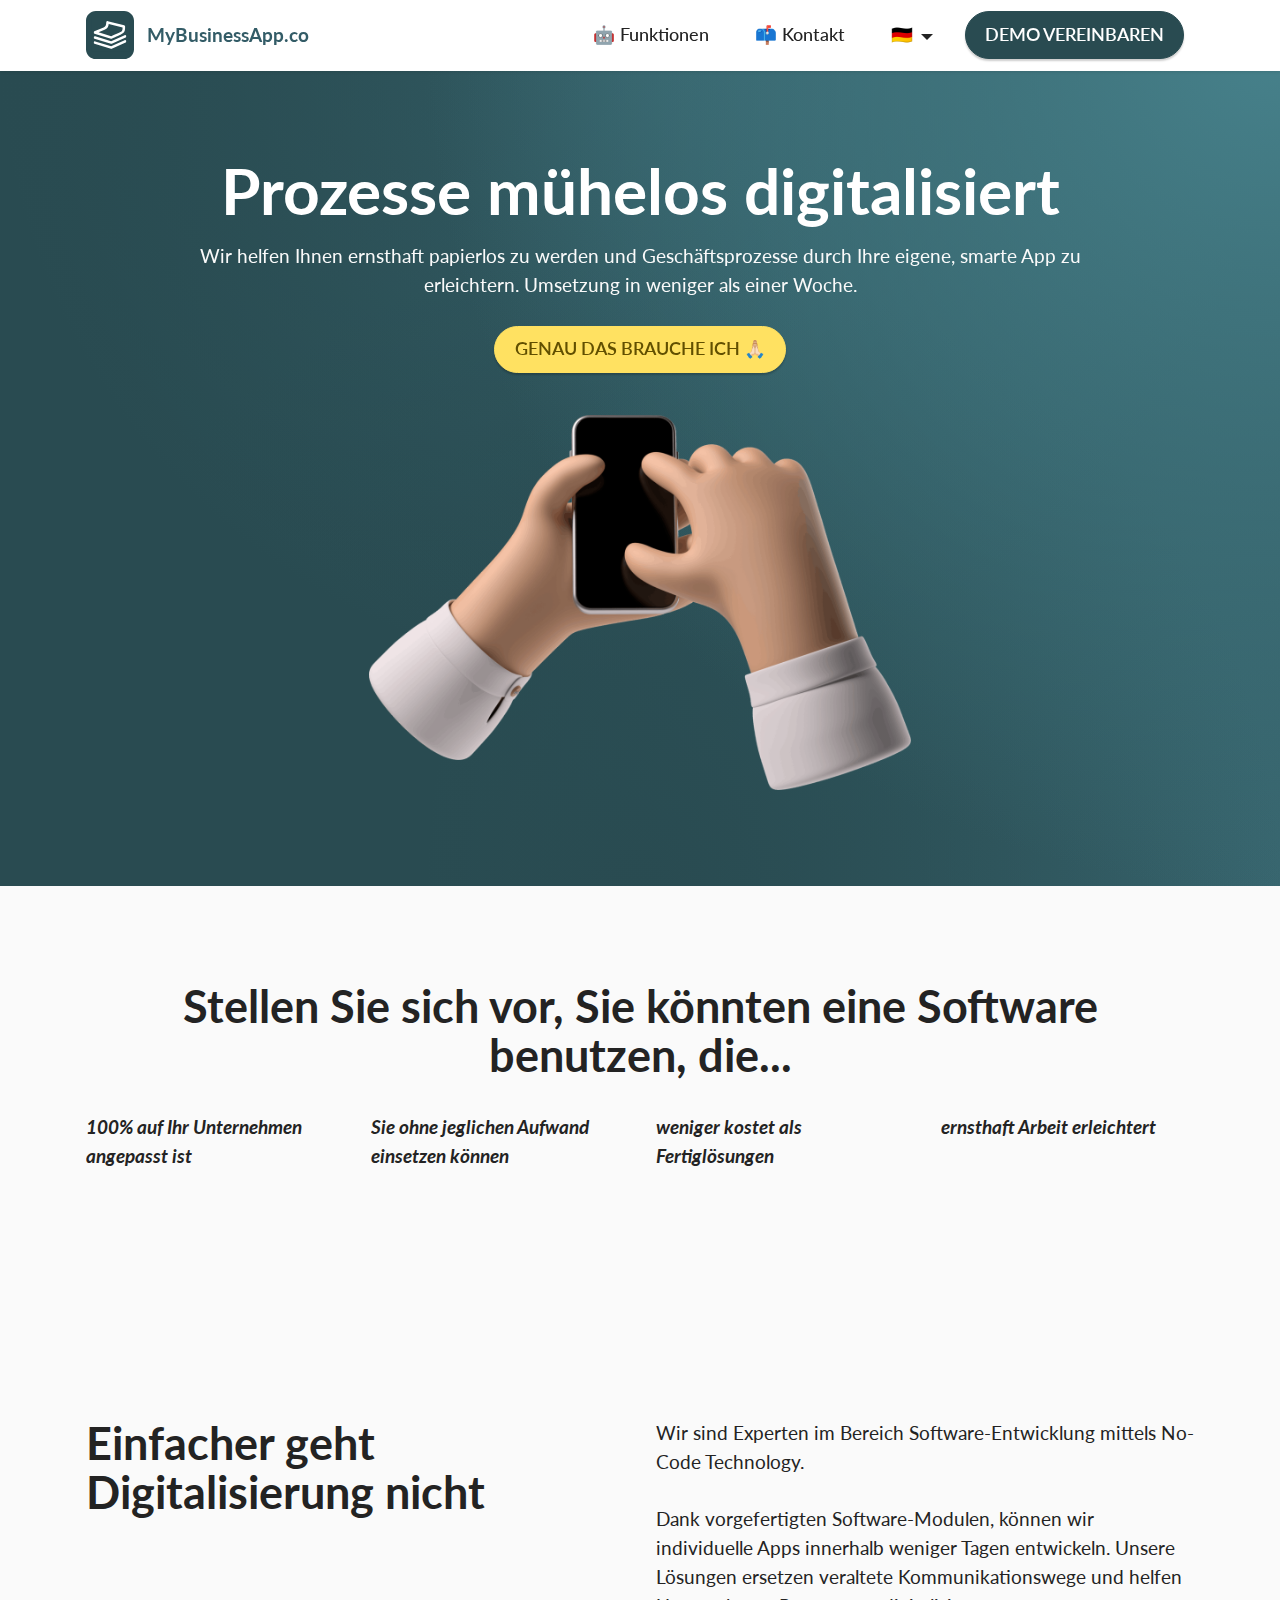
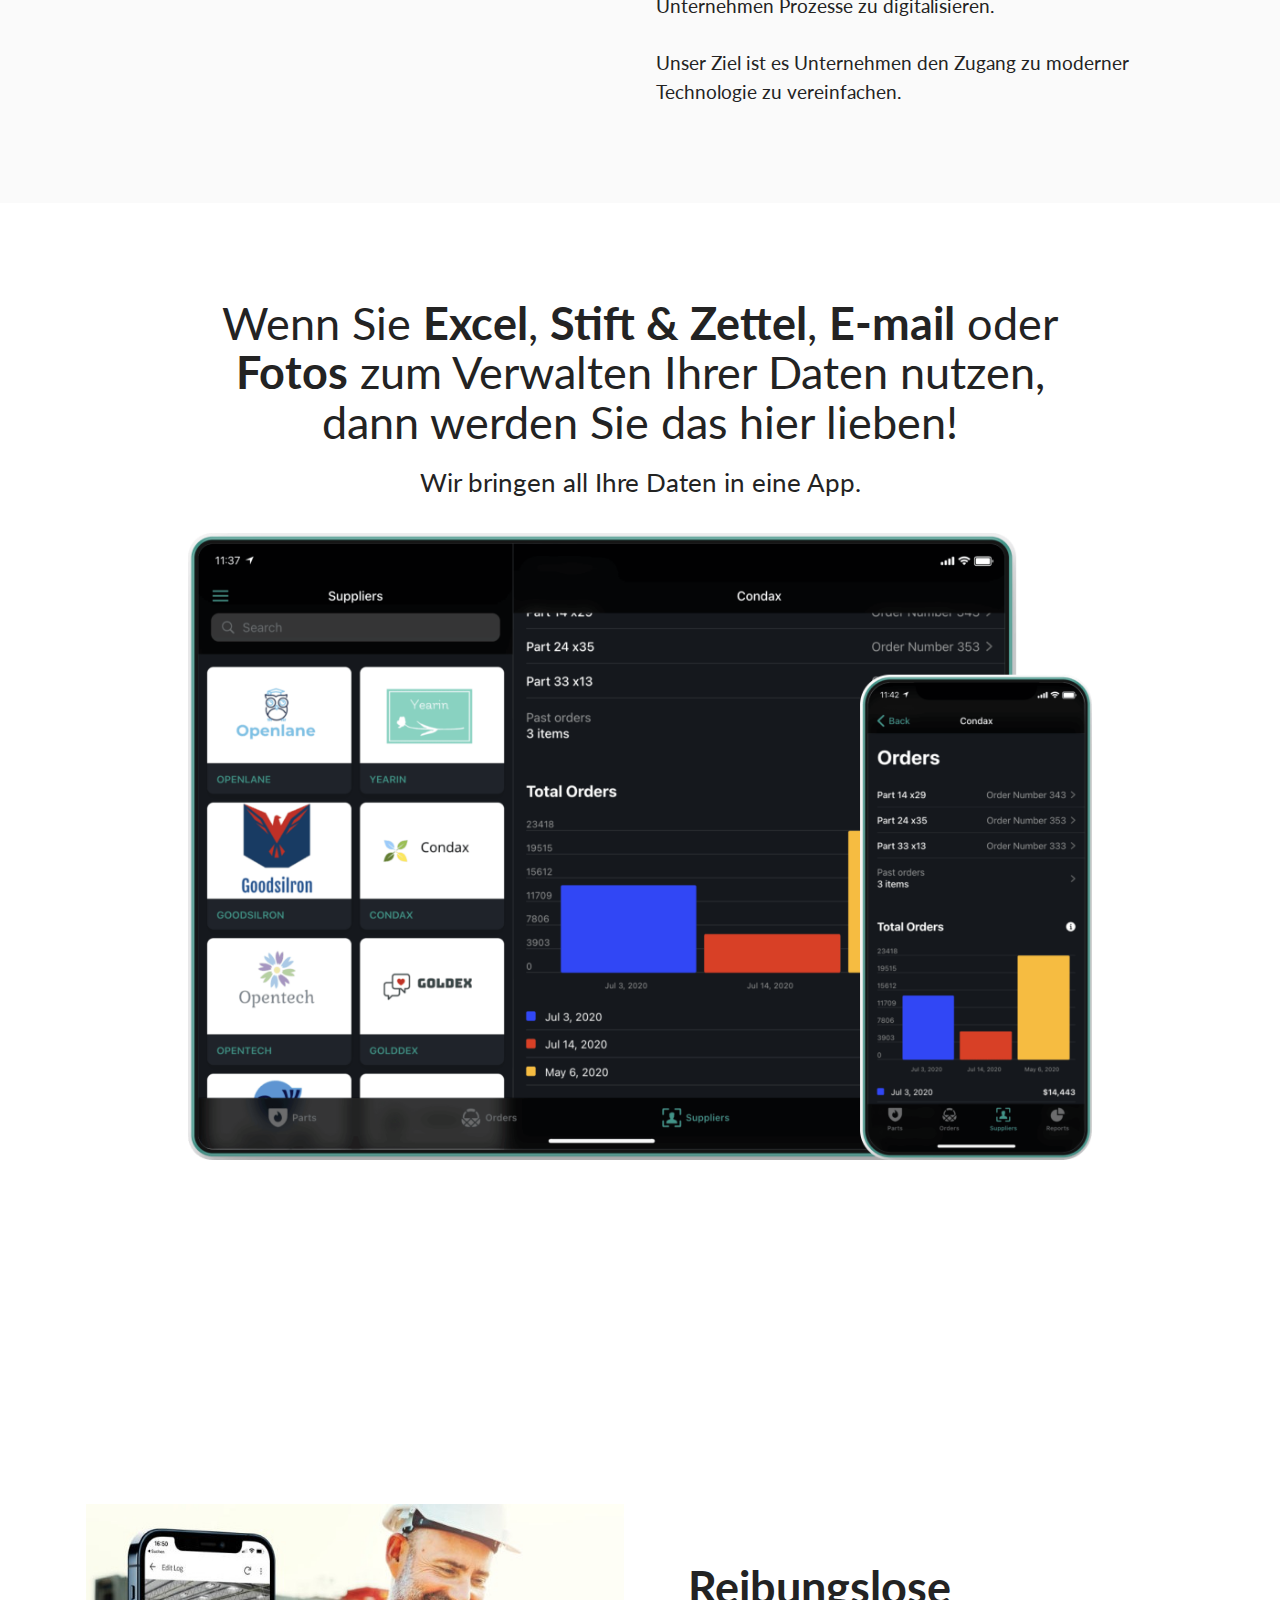
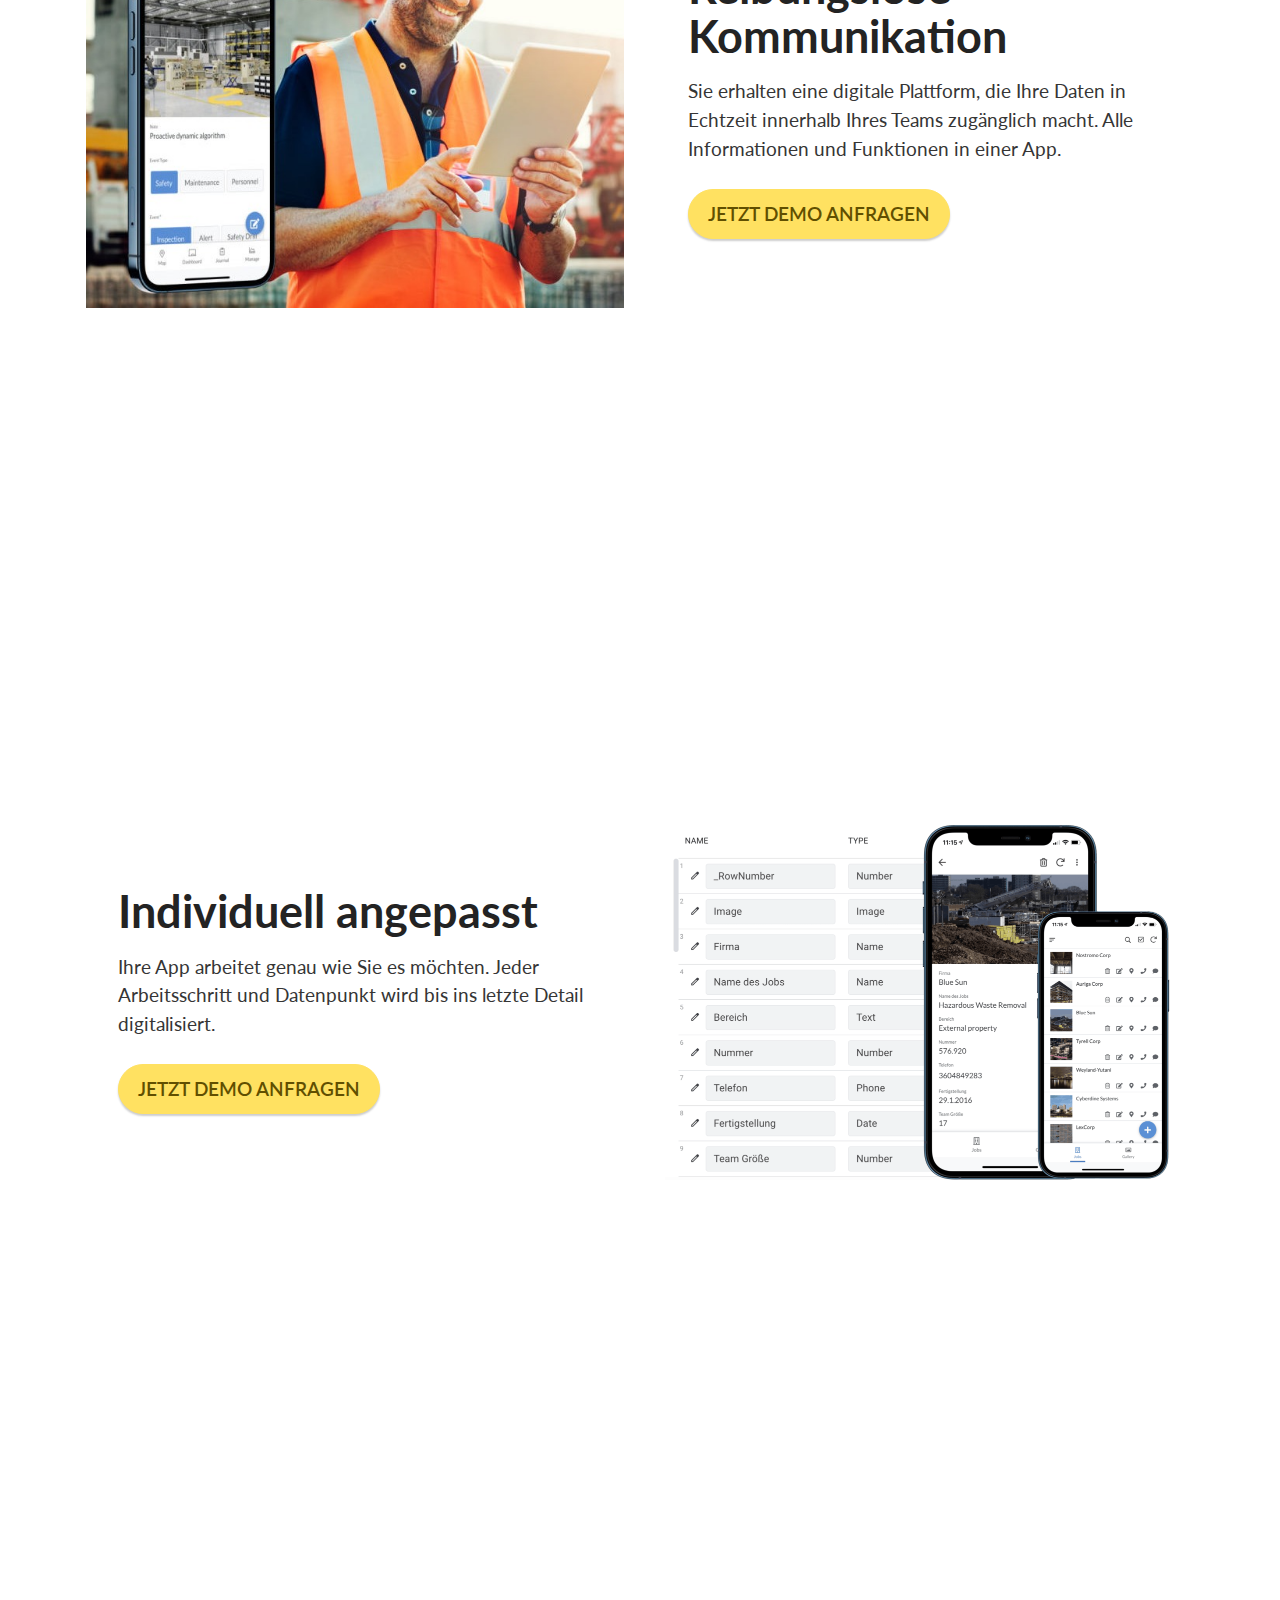
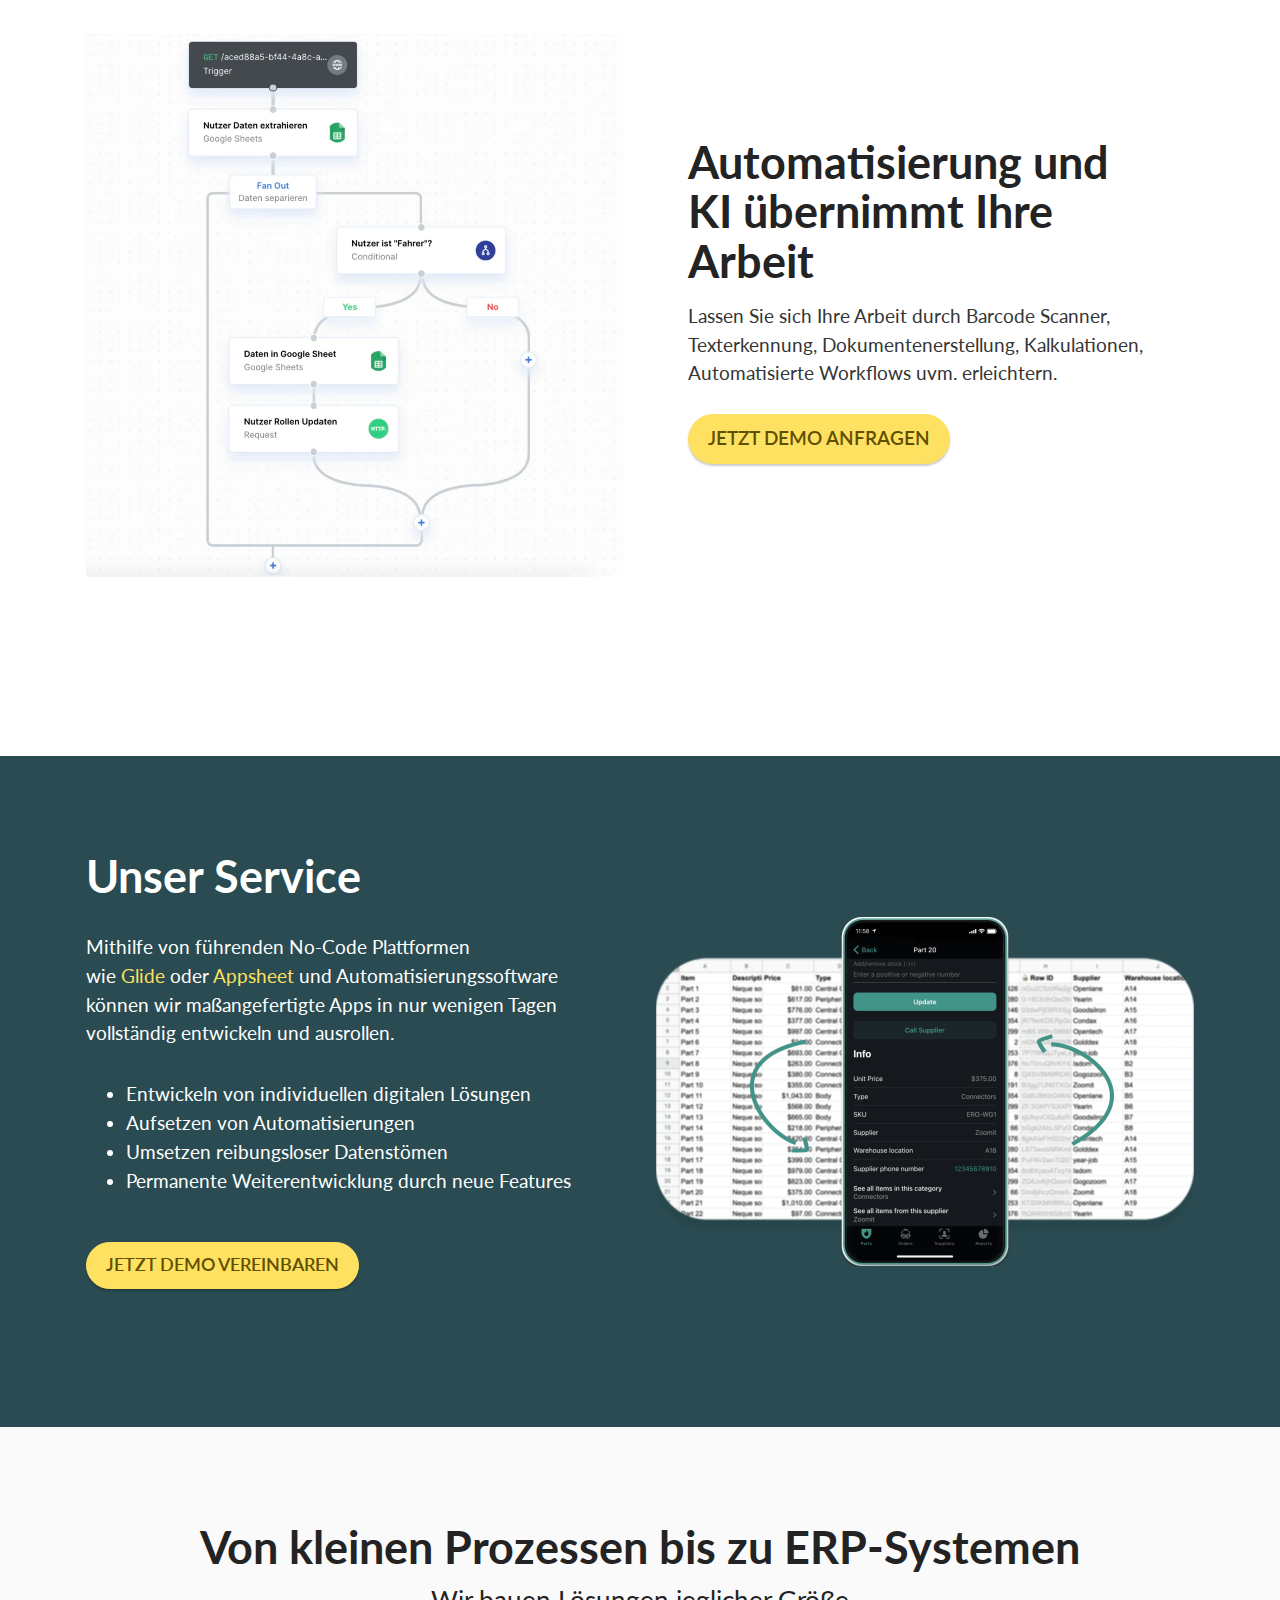
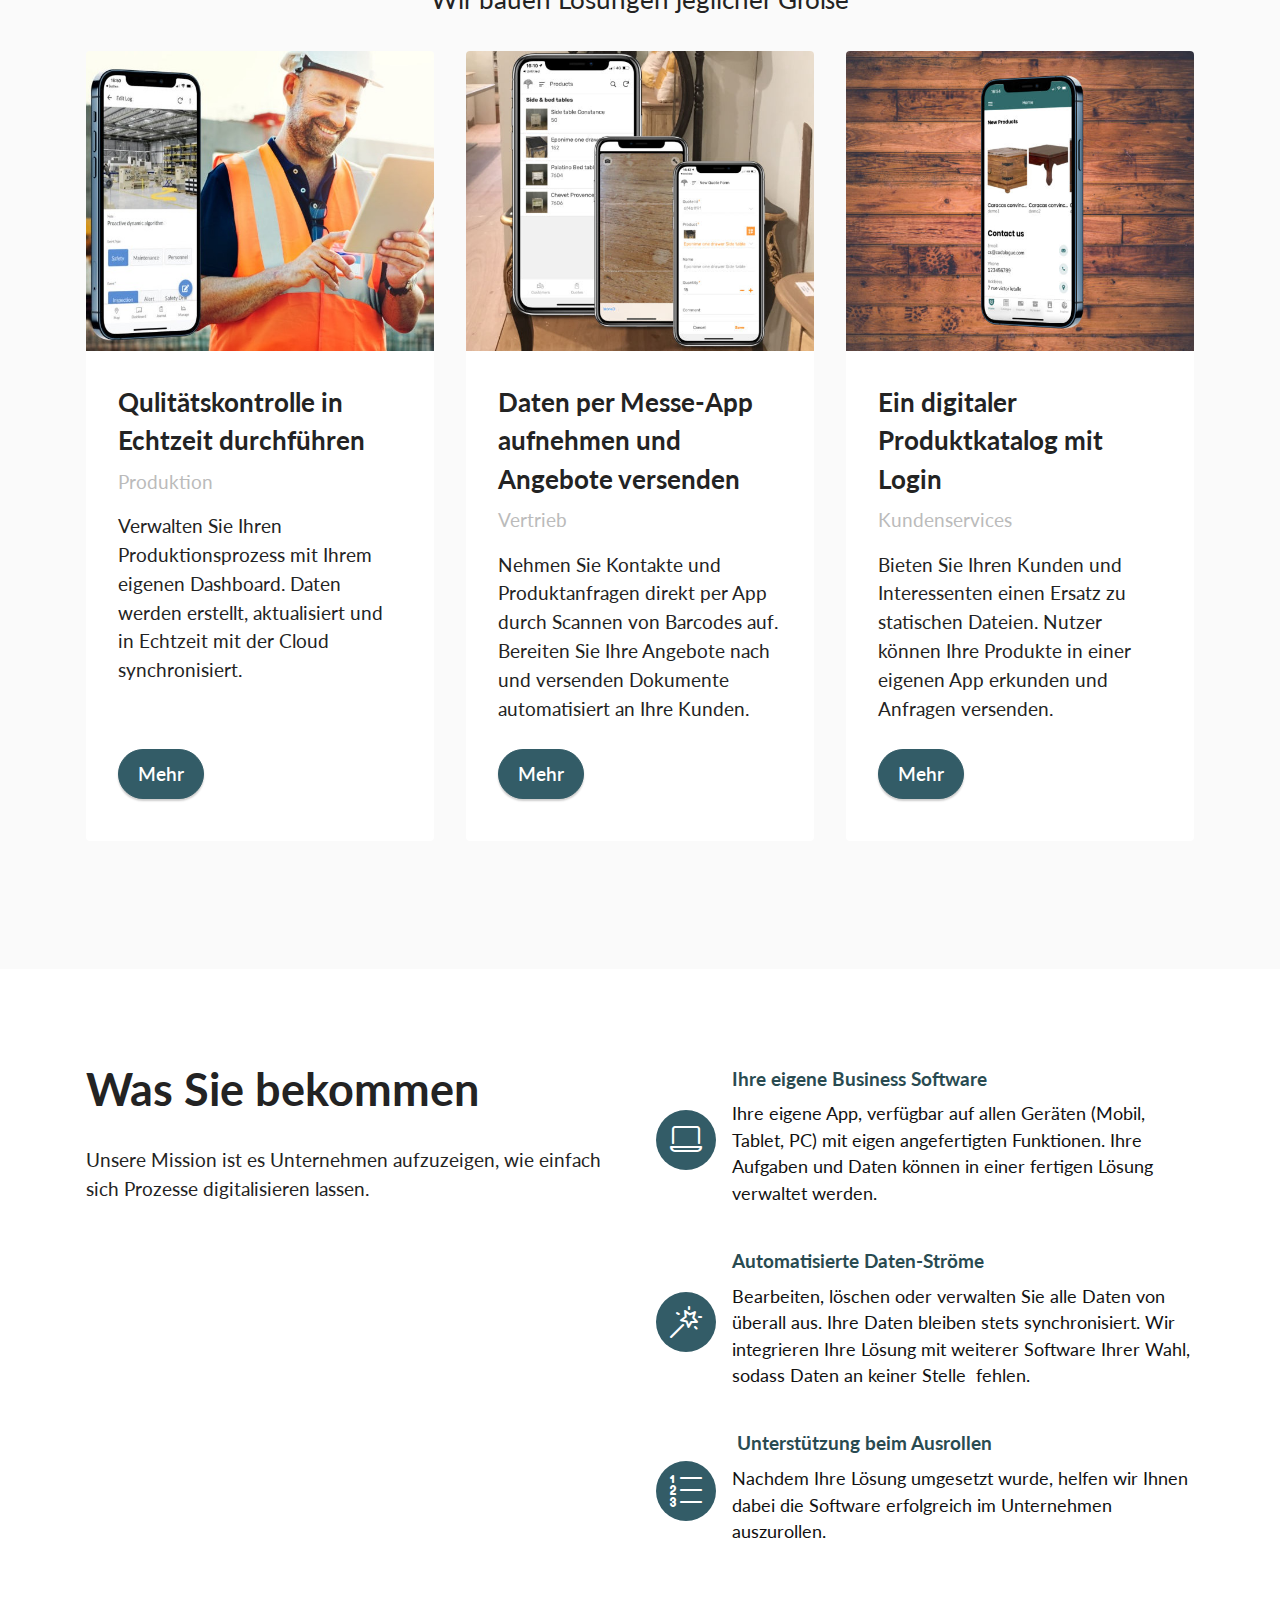
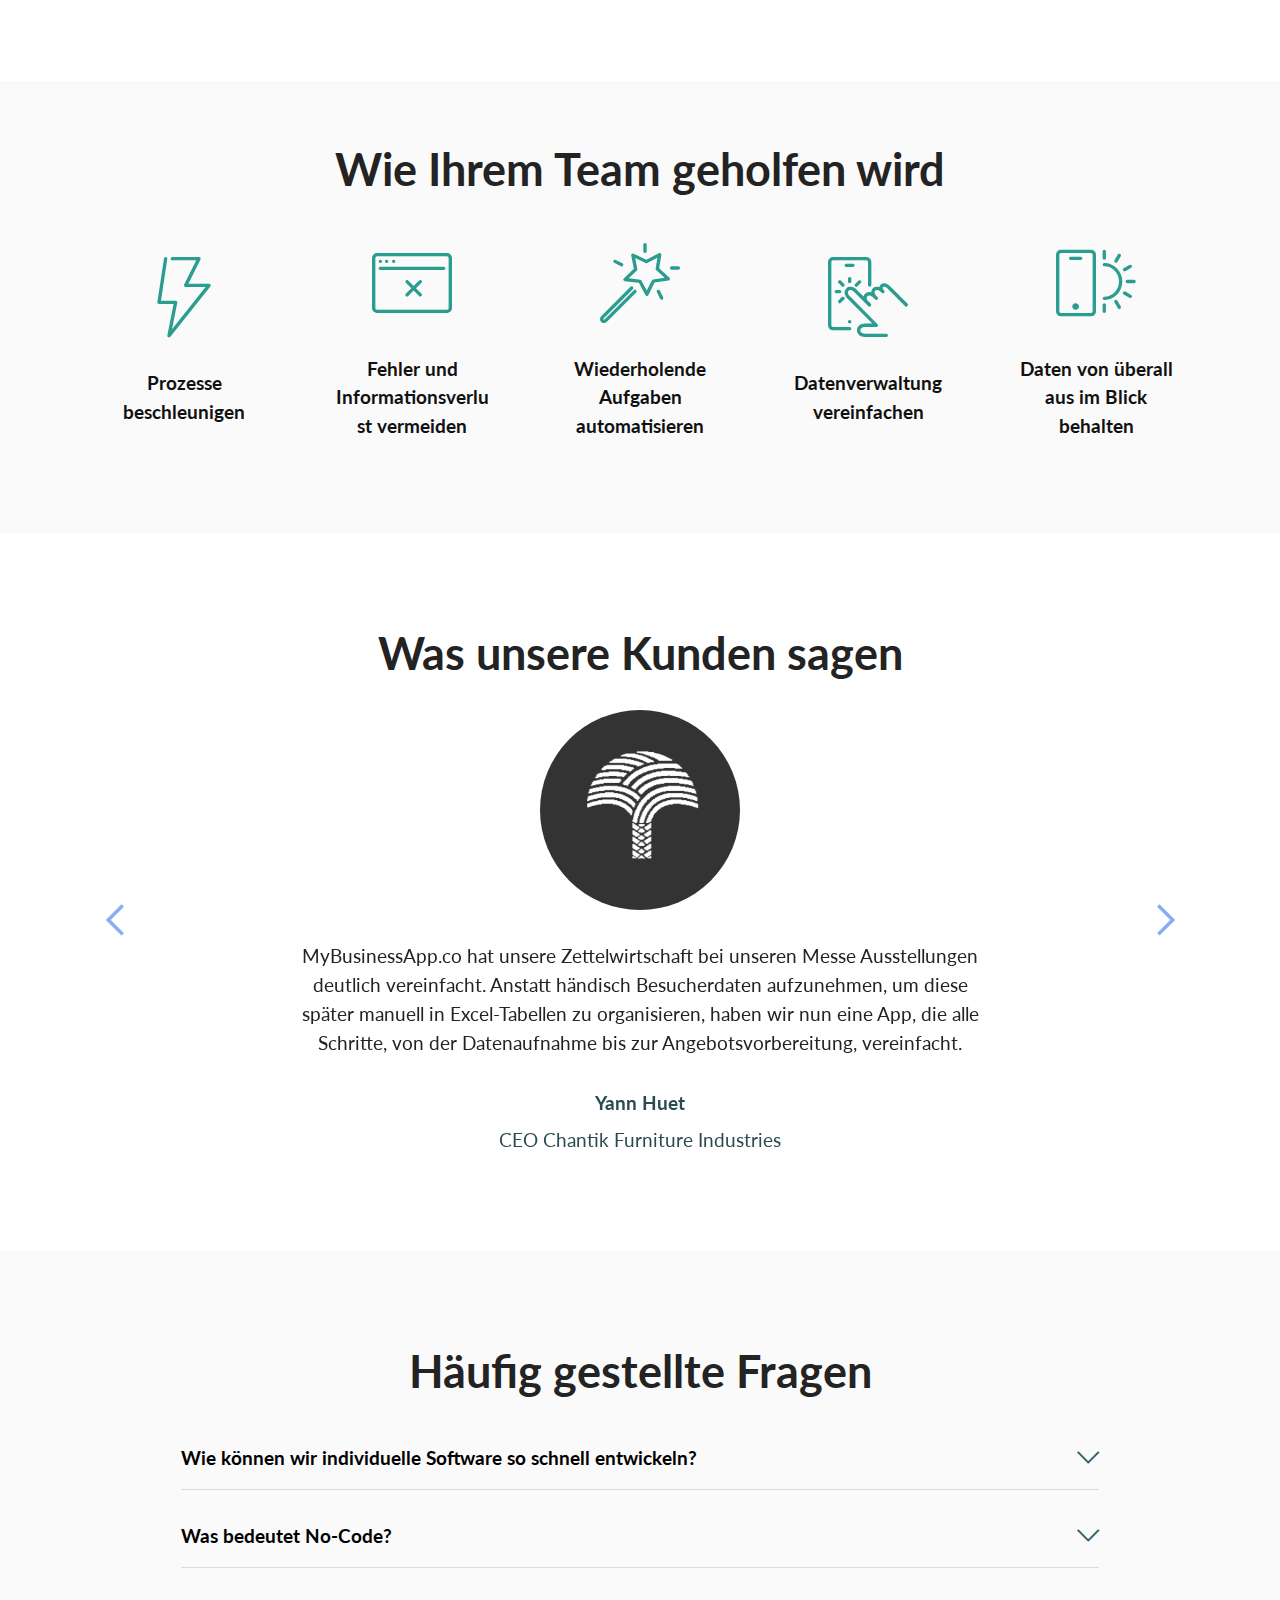
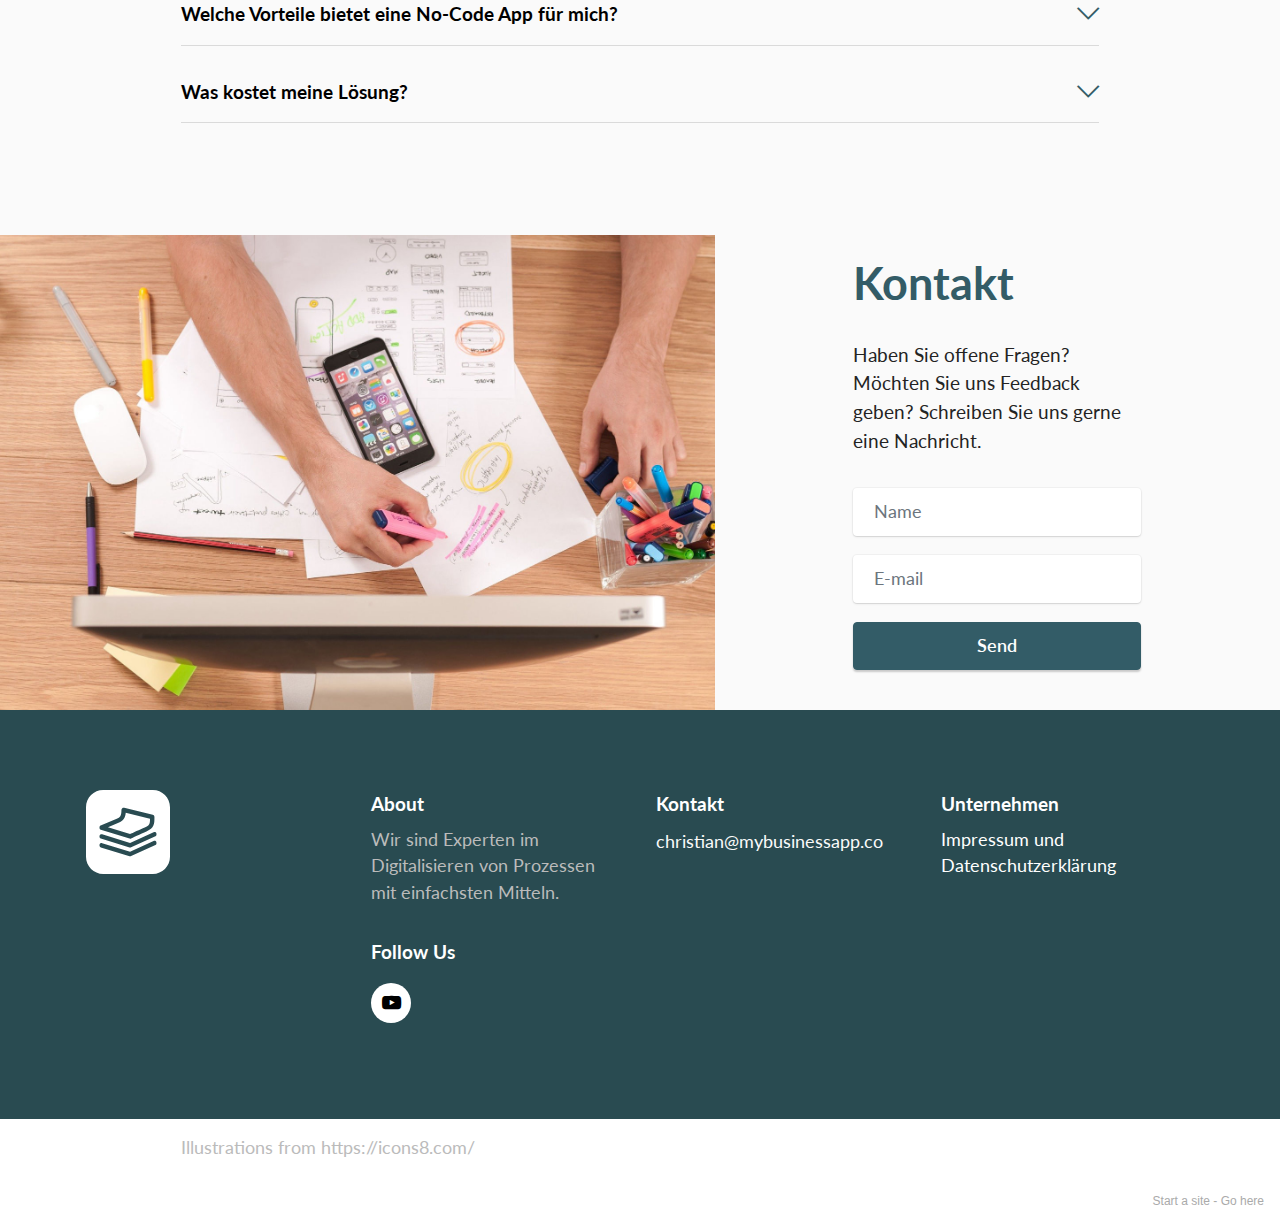
==== de/index.html @ 293fd90b "reel" ====
<!DOCTYPE html>
<html  >
<head>
  <!-- Site made with Mobirise Website Builder v5.2.0, https://mobirise.com -->
  <meta charset="UTF-8">
  <meta http-equiv="X-UA-Compatible" content="IE=edge">
  <meta name="generator" content="Mobirise v5.2.0, mobirise.com">
  <meta name="twitter:card" content="summary_large_image"/>
  <meta name="twitter:image:src" content="assets/images/index-meta.jpeg">
  <meta property="og:image" content="assets/images/index-meta.jpeg">
  <meta name="twitter:title" content="Die einfachsten Apps für Geschäftsprozesse - mybusinessapp.co">
  <meta name="viewport" content="width=device-width, initial-scale=1, minimum-scale=1">
  <link rel="shortcut icon" href="assets/images/mybusinessapp-logo-dark.svg" type="image/x-icon">
  <meta name="description" content="Wir bauen die einfachsten Software-Lösungen für Unternehmen die ineffiziente Kommunikation und Verwaltungsarbeit abschaffen möchten">
  
  
  <title>Die einfachsten Apps für Geschäftsprozesse - mybusinessapp.co</title>
  <link rel="stylesheet" href="assets/web/assets/mobirise-icons2/mobirise2.css">
  <link rel="stylesheet" href="assets/web/assets/mobirise-icons-bold/mobirise-icons-bold.css">
  <link rel="stylesheet" href="assets/web/assets/mobirise-icons/mobirise-icons.css">
  <link rel="stylesheet" href="assets/tether/tether.min.css">
  <link rel="stylesheet" href="assets/bootstrap/css/bootstrap.min.css">
  <link rel="stylesheet" href="assets/bootstrap/css/bootstrap-grid.min.css">
  <link rel="stylesheet" href="assets/bootstrap/css/bootstrap-reboot.min.css">
  <link rel="stylesheet" href="assets/dropdown/css/style.css">
  <link rel="stylesheet" href="assets/formstyler/jquery.formstyler.css">
  <link rel="stylesheet" href="assets/formstyler/jquery.formstyler.theme.css">
  <link rel="stylesheet" href="assets/datepicker/jquery.datetimepicker.min.css">
  <link rel="stylesheet" href="assets/socicon/css/styles.css">
  <link rel="stylesheet" href="assets/theme/css/style.css">
  <link rel="preload" as="style" href="assets/mobirise/css/mbr-additional.css"><link rel="stylesheet" href="assets/mobirise/css/mbr-additional.css" type="text/css">
  
  
  
  
</head>
<body>
  
  <section class="menu menu1 cid-sqqwJXNxqY" once="menu" id="menu1-7">
    

    <nav class="navbar navbar-dropdown navbar-fixed-top navbar-expand-lg">
        <div class="container">
            <div class="navbar-brand">
                <span class="navbar-logo">
                    <a href="https://mybusinessapp.co/de">
                        <img src="assets/images/mybusinessapp-logo-dark.svg" alt="mybusinessapp logo" style="height: 3rem;">
                    </a>
                </span>
                <span class="navbar-caption-wrap"><a class="navbar-caption text-primary display-7" href="index.html">MyBusinessApp.co</a></span>
            </div>
            <button class="navbar-toggler" type="button" data-toggle="collapse" data-target="#navbarSupportedContent" aria-controls="navbarNavAltMarkup" aria-expanded="false" aria-label="Toggle navigation">
                <div class="hamburger">
                    <span></span>
                    <span></span>
                    <span></span>
                    <span></span>
                </div>
            </button>
            <div class="collapse navbar-collapse" id="navbarSupportedContent">
                <ul class="navbar-nav nav-dropdown" data-app-modern-menu="true"><li class="nav-item"><a class="nav-link link text-black text-primary display-4" href="funktionen.html">🤖 Funktionen</a></li>
                    <li class="nav-item"><a class="nav-link link text-black text-primary display-4" href="index.html#form3-2a">📫 Kontakt</a>
                    </li><li class="nav-item dropdown"><a class="nav-link link text-black dropdown-toggle display-4" href="#" data-toggle="dropdown-submenu" aria-expanded="false">🇩🇪</a><div class="dropdown-menu"><a class="text-black dropdown-item text-primary display-4" href="index.html">🇩🇪 Deutsch</a><a class="text-black dropdown-item text-primary display-4" href="https://mybusinessapp.co/">🇬🇧 English</a></div></li></ul>
                
                <div class="navbar-buttons mbr-section-btn"><a class="btn btn-secondary display-4" href="https://calendly.com/christianseidel-cs/introduction" target="_blank">
                        DEMO VEREINBAREN</a></div>
            </div>
        </div>
    </nav>
</section>

<section class="header10 cid-srr2T1XcI5 mbr-parallax-background" id="header10-38">

    

    

    <div class="align-center container-fluid">
        <div class="row justify-content-center">
            <div class="col-md-12 col-lg-9">
                <h1 class="mbr-section-title mbr-fonts-style mb-3 display-1"><strong>Prozesse mühelos digitalisiert</strong></h1>
                <p class="mbr-text mbr-fonts-style display-7">
                    Wir helfen Ihnen ernsthaft papierlos zu werden und Geschäftsprozesse durch Ihre eigene, smarte App zu erleichtern. Umsetzung in weniger als einer Woche.</p>
                <div class="mbr-section-btn mt-3"><a class="btn btn-warning display-4" href="https://calendly.com/christianseidel-cs/introduction" target="_blank">GENAU DAS BRAUCHE ICH 🙏🏻</a></div>
                <div class="image-wrap mt-4">
                    <img src="assets/images/3d-hands-classy-161-1228x850.png" alt="Mobirise" title="">
                </div>
            </div>
        </div>
    </div>
</section>

<section class="features17 cid-sr4nrBQanQ" id="features18-2d">

    

    
    <div class="container">
        <div class="mbr-section-head">
            <div class="col-12">
                <h4 class="mbr-section-title mbr-fonts-style align-center mb-0 display-2"><strong>Stellen Sie sich vor, Sie könnten eine Software benutzen, die...</strong></h4>
                
            </div>
        </div>
        <div class="row mt-4">
            <div class="col-12 col-md-6 col-lg-3">
                <div class="card-wrapper mb-4">
                    <div class="card-box align-left">
                        <h4 class="card-title mbr-fonts-style align-left display-7"><strong><em>100% auf Ihr Unternehmen angepasst ist</em></strong></h4>
                        <div class="link-wrap">
                                
                            </div>
                    </div>
                </div>
            </div>
            <div class="col-12 col-md-6 col-lg-3">
                <div class="card-wrapper mb-4">
                    <div class="card-box align-left">
                        <h4 class="card-title mbr-fonts-style align-left display-7"><strong><em>Sie ohne jeglichen Aufwand einsetzen können</em></strong></h4>
                        <div class="link-wrap">
                                
                            </div>
                    </div>
                </div>
            </div>
            <div class="col-12 col-md-6 col-lg-3">
                <div class="card-wrapper mb-4">
                    <div class="card-box align-left">
                        <h4 class="card-title mbr-fonts-style align-left display-7"><strong><em>weniger kostet als Fertiglösungen</em></strong><div><strong><em><br></em></strong></div></h4>
                        <div class="link-wrap">
                                
                            </div>
                    </div>
                </div>
            </div>
            <div class="col-12 col-md-6 col-lg-3">
                <div class="card-wrapper mb-4">
                    <div class="card-box align-left">
                        <h4 class="card-title mbr-fonts-style align-left display-7"><strong><em>ernsthaft Arbeit erleichtert</em></strong></h4>
                        <div class="link-wrap">
                                
                            </div>
                    </div>
                </div>
            </div>
        </div>
    </div>
</section>

<section class="content10 cid-sr4owGlNv0" id="content10-2e">
    
    <div class="container">
        <div class="row justify-content-center">
            <div class="col-12 col-md">
                
                <h6 class="mbr-section-subtitle mbr-fonts-style mb-4 display-2"><strong>Einfacher geht Digitalisierung nicht</strong></h6>
            </div>
            <div class="col-md-12 col-lg-6">
                <p class="mbr-text mbr-fonts-style display-7">Wir sind Experten im Bereich Software-Entwicklung mittels No-Code Technology.<br><br>Dank vorgefertigten Software-Modulen, können wir individuelle Apps innerhalb weniger Tagen entwickeln. Unsere Lösungen ersetzen veraltete Kommunikationswege und helfen Unternehmen Prozesse zu digitalisieren.<br><br>Unser Ziel ist es Unternehmen den Zugang zu moderner Technologie zu vereinfachen.<br> </p>
            </div>
        </div>
    </div>
</section>

<section class="header10 cid-sqNvQVjSHI" id="header10-24">

    

    

    <div class="align-center container-fluid">
        <div class="row justify-content-center">
            <div class="col-md-12 col-lg-9">
                <h1 class="mbr-section-title mbr-fonts-style mb-3 display-2">Wenn Sie <strong>Excel</strong>, <strong>Stift &amp; Zettel</strong>, <strong>E-mail</strong> oder <strong>Fotos</strong> zum Verwalten Ihrer Daten nutzen, dann werden Sie das hier lieben!</h1>
                <p class="mbr-text mbr-fonts-style display-5">Wir bringen all Ihre Daten in eine App.<br></p>
                
                <div class="image-wrap mt-4">
                    <img src="assets/images/inventorytabletmobile-1980x1372.png" alt="Mobirise" title="">
                </div>
            </div>
        </div>
    </div>
</section>

<section class="header11 cid-srljptCTzX mbr-fullscreen" id="header11-2y">

    

    

    <div class="container">
        <div class="row justify-content-center">
            <div class="col-12 col-md-6 image-wrapper">
                <img class="w-100" src="assets/images/factoryinspection-696x522.jpeg" alt="Mobirise">
            </div>
            <div class="col-12 col-md">
                <div class="text-wrapper text-center">
                    <h1 class="mbr-section-title mbr-fonts-style mb-3 display-2"><strong>Reibungslose Kommunikation</strong></h1>
                    <p class="mbr-text mbr-fonts-style display-7">Sie erhalten eine digitale Plattform, die Ihre Daten in Echtzeit innerhalb Ihres Teams zugänglich macht. Alle Informationen und Funktionen in einer App.</p>
                    <div class="mbr-section-btn mt-3"><a class="btn btn-warning display-7" href="https://calendly.com/christianseidel-cs/introduction" target="_blank">JETZT DEMO ANFRAGEN</a></div>
                </div>
            </div>
        </div>
    </div>
</section>

<section class="header11 cid-srlkh0PBm5 mbr-fullscreen" id="header11-2z">

    

    

    <div class="container">
        <div class="row justify-content-center">
            <div class="col-12 col-md-6 image-wrapper">
                <img class="w-100" src="assets/images/modulesdemo-1076x781.png" alt="Mobirise">
            </div>
            <div class="col-12 col-md">
                <div class="text-wrapper text-center">
                    <h1 class="mbr-section-title mbr-fonts-style mb-3 display-2"><strong>Individuell angepasst</strong></h1>
                    <p class="mbr-text mbr-fonts-style display-7">Ihre App arbeitet genau wie Sie es möchten. Jeder Arbeitsschritt und Datenpunkt wird bis ins letzte Detail digitalisiert.&nbsp;</p>
                    <div class="mbr-section-btn mt-3"><a class="btn btn-warning display-7" href="https://calendly.com/christianseidel-cs/introduction" target="_blank">JETZT DEMO ANFRAGEN</a></div>
                </div>
            </div>
        </div>
    </div>
</section>

<section class="header11 cid-srloGHIeqQ mbr-fullscreen" id="header11-30">

    

    

    <div class="container">
        <div class="row justify-content-center">
            <div class="col-12 col-md-6 image-wrapper">
                <img class="w-100" src="assets/images/automations.webp" alt="Mobirise">
            </div>
            <div class="col-12 col-md">
                <div class="text-wrapper text-center">
                    <h1 class="mbr-section-title mbr-fonts-style mb-3 display-2"><strong>Automatisierung und KI übernimmt Ihre Arbeit</strong></h1>
                    <p class="mbr-text mbr-fonts-style display-7">Lassen Sie sich Ihre Arbeit durch Barcode Scanner, Texterkennung, Dokumentenerstellung, Kalkulationen, Automatisierte Workflows uvm. erleichtern.</p>
                    <div class="mbr-section-btn mt-3"><a class="btn btn-warning display-7" href="https://calendly.com/christianseidel-cs/introduction" target="_blank">JETZT DEMO ANFRAGEN</a></div>
                </div>
            </div>
        </div>
    </div>
</section>

<section class="features11 cid-sqNvRufQ1t" id="features12-25">

    
    
    <div class="container">
        <div class="row align-items-center">
            <div class="col-12 col-lg">
                <div class="card-wrapper">
                    <div class="card-box">
                        <h4 class="card-title mbr-fonts-style mb-4 display-2"><strong>Unser Service</strong></h4>
                        <p class="mbr-text mbr-fonts-style mb-4 display-7">Mithilfe von führenden No-Code Plattformen wie&nbsp;<a href="https://www.glideapps.com/" class="text-warning" target="_blank">Glide</a>&nbsp;oder&nbsp;<a href="https://www.appsheet.com/" class="text-warning" target="_blank">Appsheet</a>&nbsp;und Automatisierungssoftware können wir maßangefertigte Apps in nur wenigen Tagen vollständig entwickeln und ausrollen.&nbsp;</p>
                        <div class="mbr-text mbr-fonts-style counter-container display-7">
                            <ul>
                                <li><span style="font-size: 1.2rem;">Entwickeln von individuellen digitalen Lösungen&nbsp;</span></li><li><span style="font-size: 1.2rem;">Aufsetzen von Automatisierungen</span></li><li>Umsetzen reibungsloser Datenstömen</li><li>Permanente Weiterentwicklung durch neue Features&nbsp;&nbsp;</li>
                            </ul>
                        </div>
                        <div class="mbr-section-btn mb-4"><a class="btn btn-warning display-4" href="https://calendly.com/christianseidel-cs/introduction" target="_blank">JETZT DEMO VEREINBAREN</a></div>
                    </div>
                </div>
            </div>
            <div class="col-12 col-lg-6 md-pb">
                <div class="image-wrapper">
                    <img src="assets/images/appandsheet-1076x698.png" alt="Mobirise">
                </div>
            </div>
        </div>
    </div>
</section>

<section class="features4 cid-sr4sjeiKa0" id="features4-2f">
    
    
    <div class="container">
        <div class="mbr-section-head">
            <h4 class="mbr-section-title mbr-fonts-style align-center mb-0 display-2"><strong>Von kleinen Prozessen bis zu ERP-Systemen</strong></h4>
            <h5 class="mbr-section-subtitle mbr-fonts-style align-center mb-0 mt-2 display-5">Wir bauen Lösungen jeglicher Größe</h5>
        </div>
        <div class="row mt-4">
            <div class="item features-image сol-12 col-md-6 col-lg-4">
                <div class="item-wrapper">
                    <div class="item-img">
                        <img src="assets/images/factoryinspection-696x522.jpeg" alt="" title="">
                    </div>
                    <div class="item-content">
                        <h5 class="item-title mbr-fonts-style display-5"><strong>Qulitätskontrolle in Echtzeit durchführen</strong></h5>
                        <h6 class="item-subtitle mbr-fonts-style mt-1 display-7">Produktion</h6>
                        <p class="mbr-text mbr-fonts-style mt-3 display-7">Verwalten Sie Ihren Produktionsprozess mit Ihrem eigenen Dashboard. Daten werden erstellt, aktualisiert und in Echtzeit mit der Cloud synchronisiert.</p>
                    </div>
                    <div class="mbr-section-btn item-footer mt-2"><a href="https://calendly.com/christianseidel-cs/introduction" class="btn item-btn btn-primary display-7" target="_blank">Mehr</a></div>
                </div>
            </div>
            <div class="item features-image сol-12 col-md-6 col-lg-4">
                <div class="item-wrapper">
                    <div class="item-img">
                        <img src="assets/images/tradeshowapp-696x522.jpg" alt="" title="">
                    </div>
                    <div class="item-content">
                        <h5 class="item-title mbr-fonts-style display-5"><strong>Daten per Messe-App aufnehmen und Angebote versenden</strong></h5>
                        <h6 class="item-subtitle mbr-fonts-style mt-1 display-7">
                            Vertrieb</h6>
                        <p class="mbr-text mbr-fonts-style mt-3 display-7">Nehmen Sie Kontakte und Produktanfragen direkt per App durch Scannen von Barcodes auf. Bereiten Sie Ihre Angebote nach und versenden Dokumente automatisiert an Ihre Kunden.</p>
                    </div>
                    <div class="mbr-section-btn item-footer mt-2"><a href="https://calendly.com/christianseidel-cs/introduction" class="btn item-btn btn-primary display-7" target="_blank">Mehr</a></div>
                </div>
            </div>
            <div class="item features-image сol-12 col-md-6 col-lg-4">
                <div class="item-wrapper">
                    <div class="item-img">
                        <img src="assets/images/catelogue-696x522.jpg" alt="" title="">
                    </div>
                    <div class="item-content">
                        <h5 class="item-title mbr-fonts-style display-5"><strong>Ein digitaler Produktkatalog mit&nbsp; Login</strong></h5>
                        <h6 class="item-subtitle mbr-fonts-style mt-1 display-7">Kundenservices</h6>
                        <p class="mbr-text mbr-fonts-style mt-3 display-7">Bieten Sie Ihren Kunden und Interessenten einen Ersatz zu statischen Dateien. Nutzer können Ihre Produkte in einer eigenen App erkunden und Anfragen versenden.<br></p>
                    </div>
                    <div class="mbr-section-btn item-footer mt-2"><a href="https://calendly.com/christianseidel-cs/introduction" class="btn item-btn btn-primary display-7" target="_blank">Mehr</a></div>
                </div>
            </div>
            
        </div>
    </div>
</section>

<section class="features12 cid-sqNvS77XfC" id="features13-26">

    
    
    <div class="container">
        <div class="row justify-content-center">
            <div class="col-12 col-lg-6">
                <div class="card-wrapper">
                    <div class="card-box align-left">
                        <h4 class="card-title mbr-fonts-style mb-4 display-2"><strong>Was Sie bekommen</strong></h4>
                        <p class="mbr-text mbr-fonts-style mb-4 display-7">
                            Unsere Mission ist es Unternehmen aufzuzeigen, wie einfach sich Prozesse digitalisieren lassen.</p>
                        
                    </div>
                </div>
            </div>
            <div class="col-12 col-lg-6">
                <div class="item mbr-flex">
                    <div class="icon-box">
                        <span class="mbr-iconfont mbrib-laptop"></span>
                    </div>
                    <div class="text-box">
                        <h4 class="icon-title mbr-black mbr-fonts-style display-7"><strong>Ihre eigene Business Software</strong></h4>
                        <h5 class="icon-text mbr-black mbr-fonts-style display-4">Ihre eigene App, verfügbar auf allen Geräten (Mobil, Tablet, PC) mit eigen angefertigten Funktionen. Ihre Aufgaben und Daten können in einer fertigen Lösung verwaltet werden.&nbsp;</h5>
                    </div>
                </div>
                <div class="item mbr-flex">
                    <div class="icon-box">
                        <span class="mbr-iconfont mbrib-magic-stick"></span>
                    </div>
                    <div class="text-box">
                        <h4 class="icon-title mbr-black mbr-fonts-style display-7"><strong>Automatisierte Daten-Ströme</strong></h4>
                        <h5 class="icon-text mbr-black mbr-fonts-style display-4">Bearbeiten, löschen oder verwalten Sie alle Daten von überall aus. Ihre Daten bleiben stets synchronisiert. Wir integrieren Ihre Lösung mit weiterer Software Ihrer Wahl, sodass Daten an keiner Stelle&nbsp; fehlen.</h5>
                    </div>
                </div>
                <div class="item mbr-flex">
                    <div class="icon-box">
                        <span class="mbr-iconfont mbrib-numbered-list"></span>
                    </div>
                    <div class="text-box">
                        <h4 class="icon-title mbr-black mbr-fonts-style display-7"><strong>&nbsp;Unterstützung beim Ausrollen</strong></h4>
                        <h5 class="icon-text mbr-black mbr-fonts-style display-4">Nachdem Ihre Lösung umgesetzt wurde, helfen wir Ihnen dabei die Software erfolgreich im Unternehmen auszurollen.</h5>
                    </div>
                </div>
            </div>
        </div>
    </div>
</section>

<section class="features13 cid-sqNvTNTyWm" id="features14-28">
    

    
    <div class="container">
        <div class="row">
            <div class="col-12">
                <h3 class="mbr-section-title align-center mb-4 mbr-fonts-style display-2"><strong>Wie Ihrem Team geholfen wird</strong></h3>
            </div>
            <div class="card col-12 col-md-4 col-lg-2 p-3">
                <div class="card-wrapper">
                    <div class="card-box align-center">
                        <span class="mbr-iconfont mbri-speed" style="color: rgb(42, 157, 143); fill: rgb(42, 157, 143);"></span>
                        <h4 class="card-title align-center mbr-black mbr-fonts-style display-7"><strong>Prozesse beschleunigen</strong></h4>
                    </div>
                </div>
            </div>
            <div class="card p-3 col-12 col-md-4 col-lg-2">
                <div class="card-wrapper">
                    <div class="card-box align-center">
                        <span class="mbr-iconfont mbri-error" style="color: rgb(42, 157, 143); fill: rgb(42, 157, 143);"></span>
                        <h4 class="card-title align-center mbr-black mbr-fonts-style display-7"><strong>Fehler und Informationsverlust vermeiden</strong></h4>
                    </div>
                </div>
            </div>
            <div class="card p-3 col-12 col-md-4 col-lg-2">
                <div class="card-wrapper">
                    <div class="card-box align-center">
                        <span class="mbr-iconfont mbri-magic-stick" style="color: rgb(42, 157, 143); fill: rgb(42, 157, 143);"></span>
                        <h4 class="card-title align-center mbr-black mbr-fonts-style display-7">
                            <strong>Wiederholende Aufgaben automatisieren</strong></h4>
                    </div>
                </div>
            </div>
            <div class="card p-3 col-12 col-md-4 col-lg-2">
                <div class="card-wrapper">
                    <div class="card-box align-center">
                        <span class="mbr-iconfont mbri-touch" style="color: rgb(42, 157, 143); fill: rgb(42, 157, 143);"></span>
                        <h4 class="card-title align-center mbr-black mbr-fonts-style display-7">
                            <strong>Datenverwaltung vereinfachen</strong></h4>
                    </div>
                </div>
            </div>
            <div class="card p-3 col-12 col-md-4 col-lg-2">
                <div class="card-wrapper">
                    <div class="card-box align-center">
                        <span class="mbr-iconfont mbri-mobirise" style="color: rgb(42, 157, 143); fill: rgb(42, 157, 143);"></span>
                        <h4 class="card-title align-center mbr-black mbr-fonts-style display-7">
                            <strong>Daten von überall aus im Blick behalten</strong></h4>
                    </div>
                </div>
            </div>
            
        </div>
    </div>
</section>

<section class="testimonails3 carousel slide testimonials-slider cid-sqNvUfRXYs" data-interval="false" id="testimonials3-29">

    

    

    <div class="text-center container">
        <h3 class="mb-4 mbr-fonts-style display-2">
            <strong>Was unsere Kunden sagen</strong></h3>

        <div class="carousel slide" role="listbox" data-pause="true" data-keyboard="false" data-ride="carousel" data-interval="8000">
            <div class="carousel-inner">
                
                
            <div class="carousel-item">
                    <div class="user col-md-8">
                        <div class="user_image">
                            <img src="assets/images/screenshot-2021-03-05-at-12.34.12-312x304.png" alt="">
                        </div>
                        <div class="user_text mb-4">
                            <p class="mbr-fonts-style display-7">MyBusinessApp.co hat unsere Zettelwirtschaft bei unseren Messe Ausstellungen deutlich vereinfacht. Anstatt händisch Besucherdaten aufzunehmen, um diese später manuell in Excel-Tabellen zu organisieren, haben wir nun eine App, die alle Schritte, von der Datenaufnahme bis zur Angebotsvorbereitung, vereinfacht. 
                            </p>
                        </div>
                        <div class="user_name mbr-fonts-style mb-2 display-7">
                            <strong>Yann Huet</strong></div>
                        <div class="user_desk mbr-fonts-style display-7">
                            CEO Chantik Furniture Industries</div>
                    </div>
                </div></div>

            <div class="carousel-controls">
                <a class="carousel-control-prev" role="button" data-slide="prev">
                    <span aria-hidden="true" class="mobi-mbri mobi-mbri-arrow-prev mbr-iconfont"></span>
                    <span class="sr-only">Previous</span>
                </a>

                <a class="carousel-control-next" role="button" data-slide="next">
                    <span aria-hidden="true" class="mobi-mbri mobi-mbri-arrow-next mbr-iconfont"></span>
                    <span class="sr-only">Next</span>
                </a>
            </div>
        </div>
    </div>
</section>

<section class="content17 cid-srlA9YkxFi" id="content17-31">

    

    
    
    <div class="container">
        
            <div class="row justify-content-center">
                <div class="col-12 col-md-10">
                    <div class="section-head align-center mb-4">
                        <h3 class="mbr-section-title mb-0 mbr-fonts-style display-2">
                            <strong>Häufig gestellte Fragen</strong></h3>
                        
                    </div>
                    
                    <div id="bootstrap-toggle" class="toggle-panel accordionStyles tab-content">
                        <div class="card mb-3">
                            <div class="card-header" role="tab" id="headingOne">
                                <a role="button" class="collapsed panel-title text-black" data-toggle="collapse" data-core="" href="#collapse1_16" aria-expanded="false" aria-controls="collapse1">
                                    <h6 class="panel-title-edit mbr-fonts-style mb-0 display-7"><strong>Wie können wir individuelle Software so schnell entwickeln?</strong></h6>
                                    <span class="sign mbr-iconfont mbri-arrow-down"></span>
                                </a>
                            </div>
                            <div id="collapse1_16" class="panel-collapse noScroll collapse" role="tabpanel" aria-labelledby="headingOne">
                                <div class="panel-body">
                                    <p class="mbr-fonts-style panel-text display-7">Wir sind auf das Erstellen von Anwendungen mittels No-Code Technologie spezialisiert. Mithilfe von Anwendungen wie Google's <em>Appsheet</em> oder Automatisierungs-Lösung <em>Integromat</em> können wir voll funktionsfähige Apps innerhalb weniger Tage bauen.&nbsp;</p>
                                </div>
                            </div>
                        </div>
                        <div class="card mb-3">
                            <div class="card-header" role="tab" id="headingTwo">
                                <a role="button" class="collapsed panel-title text-black" data-toggle="collapse" data-core="" href="#collapse2_16" aria-expanded="false" aria-controls="collapse2">
                                    <h6 class="panel-title-edit mbr-fonts-style mb-0 display-7"><strong>Was bedeutet No-Code?</strong></h6>
                                    <span class="sign mbr-iconfont mbri-arrow-down"></span>
                                </a>

                            </div>
                            <div id="collapse2_16" class="panel-collapse noScroll collapse" role="tabpanel" aria-labelledby="headingTwo">
                                <div class="panel-body">
                                    <p class="mbr-fonts-style panel-text display-7">No-Code Tools erlauben Nutzern, Webseiten oder Software-Anwendungen mithilfe von fertigen Modulen zu erstellen. Wie der Name bereits andeutet, lassen sich dabei vollständige Anwendungen ohne herkömmliches Programmieren erstellen.&nbsp;<br><br>Denken Sie an die Veränderung in der Web-Entwicklung. In den letzten Jahren sind Anwendungen zum Erstellen professioneller Webseiten immer größer geworden (z.B. Wix, Webflow). Diese No-Code Plattformen erlauben es Nutzern beindruckende Webseiten zu erstellen, ohne coden zu müssen. <br><br>Was für Webseiten geschieht, passiert nun ebenso in der Software-Entwicklung. Es lassen sich mittlerweile komplexe Software-Lösungen mithilfe von No-Code Plattformen bauen.<br></p>
                                </div>
                            </div>
                        </div>
                        <div class="card mb-3">
                            <div class="card-header" role="tab" id="headingThree">
                                <a role="button" class="collapsed panel-title text-black" data-toggle="collapse" data-core="" href="#collapse3_16" aria-expanded="false" aria-controls="collapse3">
                                    <h6 class="panel-title-edit mbr-fonts-style mb-0 display-7"><strong>Welche Vorteile bietet eine No-Code App für mich?</strong></h6>
                                    <span class="sign mbr-iconfont mbri-arrow-down"></span>
                                </a>
                            </div>
                            <div id="collapse3_16" class="panel-collapse noScroll collapse" role="tabpanel" aria-labelledby="headingThree">
                                <div class="panel-body">
                                    <p class="mbr-fonts-style panel-text display-7">Die Vorteile liegen klar auf der Hand: Warum Lösungen neu entwickeln, wenn es bereits fertige Module gibt?<br> <br>Durch das Verwenden existierender Technologie lassen sich Kosten und Entwicklunszeit bedeutend senken.</p>
                                </div>
                            </div>
                        </div>
                        <div class="card mb-3">
                            <div class="card-header" role="tab" id="headingThree">
                                <a role="button" class="collapsed panel-title text-black" data-toggle="collapse" data-core="" href="#collapse4_16" aria-expanded="false" aria-controls="collapse4">
                                    <h6 class="panel-title-edit mbr-fonts-style mb-0 display-7"><strong>Was kostet meine Lösung?</strong></h6>
                                    <span class="sign mbr-iconfont mbri-arrow-down"></span>
                                </a>
                            </div>
                            <div id="collapse4_16" class="panel-collapse noScroll collapse" role="tabpanel" aria-labelledby="headingThree">
                                <div class="panel-body">
                                    <p class="mbr-fonts-style panel-text display-7">
                                       Da wir individuelle Lösungen entwickeln, lassen sich keine pauschalen Preise vorab geben. Die Entwicklungskosten einer fertigen App belaufen sich um die 1500 € - 4000 €.<br><br>In einem ersten Demo Gespräch können wir basierend auf Ihren Anforderungen bereits grobe Aussagen über die Kosten treffen. Buchen Sie einfach einen Termin über den Button "Demo Vereinbaren". Wir freuen uns auf Sie!</p>
                                </div>
                            </div>
                        </div>
                        
                        
                    </div>
                </div>
            </div>
        </div>
</section>

<section class="form3 cid-sqNvUWxlKa" id="form3-2a">

    

    

    <div class="container-fluid">
        <div class="row justify-content-center">
            <div class="col-lg-7 col-12">
                <div class="image-wrapper">
                    <img class="w-100" src="assets/images/mbr-1616x1073.jpg" alt="Mobirise">
                </div>
            </div>
            <div class="col-lg-3 offset-lg-1 mbr-form" data-form-type="formoid">
                <form action="https://mobirise.eu/" method="POST" class="mbr-form form-with-styler" data-form-title="Form Name"><input type="hidden" name="email" data-form-email="true" value="xVpva5jtv3ZOdOu6Yi36TXhply88mox9EzszAaNGcEX6RKmg/+5KEkzzjIw3PqH7w51zepRe+G1v92md+6Dv8ORZCGlub0XLNz+dv56ADW2fqxoTnEz56PuUNtfRTovP">
                    <div class="">
                        <div hidden="hidden" data-form-alert="" class="alert alert-success col-12">Vielen Dank für die Nachricht. Wir melden uns umgehend zurück.</div>
                        <div hidden="hidden" data-form-alert-danger="" class="alert alert-danger col-12">Oops...! some
                            problem!</div>
                    </div>
                    <div class="dragArea row">
                        <div class="col-lg-12 col-md-12 col-sm-12">
                            <h1 class="mbr-section-title mb-4 display-2"><strong>Kontakt</strong></h1>
                        </div>
                        <div class="col-lg-12 col-md-12 col-sm-12">
                            <p class="mbr-text mbr-fonts-style mb-4 display-7">Haben Sie offene Fragen? Möchten Sie uns Feedback geben? Schreiben Sie uns gerne eine Nachricht.</p>
                        </div>
                        <div data-for="name" class="col-lg-12 col-md col-sm-12 form-group">
                            <input type="text" name="name" placeholder="Name" data-form-field="name" class="form-control" value="" id="name-form3-2a">
                        </div>
                        <div class="col-lg-12 col-md col-sm-12 form-group" data-for="email">
                            <input type="email" name="email" placeholder="E-mail" data-form-field="email" class="form-control" value="" id="email-form3-2a">
                        </div>
                        <div class="col-md-auto col-12 mbr-section-btn"><button type="submit" class="btn btn-primary display-4">Send</button></div>
                    </div>
                </form>
            </div>
            <div class="offset-lg-1"></div>
        </div>
    </div>
</section>

<section class="footer4 cid-sr5ofXcuqC" once="footers" id="footer4-2g">

    
    
    <div class="container">
        <div class="row mbr-white">
            <div class="col-6 col-lg-3">
                <div class="media-wrap col-md-4 col-12">
                    <a href="https://mobiri.se/">
                        <img src="assets/images/mybusinessapp-logo-white.svg" alt="Mobirise">
                    </a>
                </div>
            </div>
            <div class="col-12 col-md-6 col-lg-3">
                <h5 class="mbr-section-subtitle mbr-fonts-style mb-2 display-7">
                    <strong>About</strong>
                </h5>
                <p class="mbr-text mbr-fonts-style mb-4 display-4">Wir sind Experten im Digitalisieren von Prozessen mit einfachsten Mitteln.</p>
                <h5 class="mbr-section-subtitle mbr-fonts-style mb-3 display-7">
                    <strong>Follow Us</strong>
                </h5>
                <div class="social-row display-7">
                    <div class="soc-item">
                        <a href="/" target="_blank">
                            <span class="mbr-iconfont socicon-youtube socicon"></span>
                        </a>
                    </div>
                    
                    
                    
                </div>
            </div>
            <div class="col-12 col-md-6 col-lg-3">
                <h5 class="mbr-section-subtitle mbr-fonts-style mb-2 display-7">
                    <strong>Kontakt</strong></h5>
                <ul class="list mbr-fonts-style display-4">
                    <li class="mbr-text item-wrap"><span style="font-size: 1.1rem;"><a href="mailto:christian@mybusinessapp.co" class="text-white">christian@mybusinessapp.co</a></span><br></li>
                </ul>
            </div>
            <div class="col-12 col-md-6 col-lg-3">
                <h5 class="mbr-section-subtitle mbr-fonts-style mb-2 display-7"><strong>Unternehmen</strong></h5>
                <ul class="list mbr-fonts-style display-4"><a href="imprint.html" class="text-info">Impressum und Datenschutzerklärung</a></ul>
            </div>
            
        </div>
    </div>
</section>

<section class="content5 cid-srr8EtSU2a" id="content5-39">
    
    <div class="container">
        <div class="row justify-content-center">
            <div class="col-md-12 col-lg-10">
                
                
                <p class="mbr-text mbr-fonts-style display-4">
                    Illustrations from&nbsp;https://icons8.com/</p>
            </div>
        </div>
    </div>
</section><section style="background-color: #fff; font-family: -apple-system, BlinkMacSystemFont, 'Segoe UI', 'Roboto', 'Helvetica Neue', Arial, sans-serif; color:#aaa; font-size:12px; padding: 0; align-items: center; display: flex;"><a href="https://mobirise.site/n" style="flex: 1 1; height: 3rem; padding-left: 1rem;"></a><p style="flex: 0 0 auto; margin:0; padding-right:1rem;">Start a site - <a href="https://mobirise.site/v" style="color:#aaa;">Go here</a></p></section><script src="assets/web/assets/jquery/jquery.min.js"></script>  <script src="assets/popper/popper.min.js"></script>  <script src="assets/tether/tether.min.js"></script>  <script src="assets/bootstrap/js/bootstrap.min.js"></script>  <script src="assets/web/assets/cookies-alert-plugin/cookies-alert-core.js"></script>  <script src="assets/web/assets/cookies-alert-plugin/cookies-alert-script.js"></script>  <script src="assets/smoothscroll/smooth-scroll.js"></script>  <script src="assets/dropdown/js/nav-dropdown.js"></script>  <script src="assets/dropdown/js/navbar-dropdown.js"></script>  <script src="assets/touchswipe/jquery.touch-swipe.min.js"></script>  <script src="assets/parallax/jarallax.min.js"></script>  <script src="assets/bootstrapcarouselswipe/bootstrap-carousel-swipe.js"></script>  <script src="assets/mbr-testimonials-slider/mbr-testimonials-slider.js"></script>  <script src="assets/mbr-switch-arrow/mbr-switch-arrow.js"></script>  <script src="assets/formstyler/jquery.formstyler.js"></script>  <script src="assets/formstyler/jquery.formstyler.min.js"></script>  <script src="assets/datepicker/jquery.datetimepicker.full.js"></script>  <script src="assets/theme/js/script.js"></script>  <script src="assets/formoid/formoid.min.js"></script>  
  
  
<div id="cookie-dialog" style="display: none;"><div id="cookiesdirective"><div style="position: fixed; top: 0; right: 0; bottom: 0; left: 0; background-color: rgb(0, 0, 0); opacity: 0.8; z-index: 9999;"></div><div style="position: fixed; top: 0; right: 0; bottom: 0; left: 0; display: flex; align-items: center; z-index: 10000"><div class="cookie-wrapper" style="position: relative; width: 100%; max-width: 500px; margin-right: auto; margin-left: auto; padding: 1rem; text-align: center; border-radius: .3rem; box-shadow: 0 10px 40px 0 rgba(0,0,0,0.2); color:#424a4d; background:rgba(250, 250, 250, 0.99);"><div class="mbr-text"><p class="display-7">We use cookies to give you the best experience. Read our <a style='color: #424a4d; text-decoration: underline;' href='privacy.html'>cookie policy</a>.</p></div><div class="mbr-section-btn"><a style="margin:0;;" class="btn btn-sm btn-primary display-7" id="impliedsubmit">Agree</a></div></div></div></div></div>
  <input name="cookieData" type="hidden" data-cookie-customDialogSelector='#cookie-dialog' data-cookie-colorText='#424a4d' data-cookie-colorBg='rgba(250, 250, 250, 0.99)' data-cookie-textButton='Agree' data-cookie-colorButton='' data-cookie-colorLink='#424a4d' data-cookie-underlineLink='true' data-cookie-text="We use cookies to give you the best experience. Read our <a href='privacy.html'>cookie policy</a>.">
  </body>
</html>
---- de/assets/web/assets/mobirise-icons2/mobirise2.css ----
@font-face {
  font-family: 'Moririse2';
  font-display: swap;
  src:  url('mobirise2.eot?f2bix4');
  src:  url('mobirise2.eot?f2bix4#iefix') format('embedded-opentype'),
    url('mobirise2.ttf?f2bix4') format('truetype'),
    url('mobirise2.woff?f2bix4') format('woff'),
    url('mobirise2.svg?f2bix4#mobirise2') format('svg');
  font-weight: normal;
  font-style: normal;
}

[class^="mobi-"], [class*=" mobi-"] {
  /* use !important to prevent issues with browser extensions that change fonts */
  font-family: 'Moririse2' !important;
  speak: none;
  font-style: normal;
  font-weight: normal;
  font-variant: normal;
  text-transform: none;
  line-height: 1;

  /* Better Font Rendering =========== */
  -webkit-font-smoothing: antialiased;
  -moz-osx-font-smoothing: grayscale;
}

.mobi-mbri-add-submenu:before {
  content: "\e900";
}
.mobi-mbri-alert:before {
  content: "\e901";
}
.mobi-mbri-align-center:before {
  content: "\e902";
}
.mobi-mbri-align-justify:before {
  content: "\e903";
}
.mobi-mbri-align-left:before {
  content: "\e904";
}
.mobi-mbri-align-right:before {
  content: "\e905";
}
.mobi-mbri-android:before {
  content: "\e906";
}
.mobi-mbri-apple:before {
  content: "\e907";
}
.mobi-mbri-arrow-down:before {
  content: "\e908";
}
.mobi-mbri-arrow-next:before {
  content: "\e909";
}
.mobi-mbri-arrow-prev:before {
  content: "\e90a";
}
.mobi-mbri-arrow-up:before {
  content: "\e90b";
}
.mobi-mbri-bold:before {
  content: "\e90c";
}
.mobi-mbri-bookmark:before {
  content: "\e90d";
}
.mobi-mbri-bootstrap:before {
  content: "\e90e";
}
.mobi-mbri-briefcase:before {
  content: "\e90f";
}
.mobi-mbri-browse:before {
  content: "\e910";
}
.mobi-mbri-bulleted-list:before {
  content: "\e911";
}
.mobi-mbri-calendar:before {
  content: "\e912";
}
.mobi-mbri-camera:before {
  content: "\e913";
}
.mobi-mbri-cart-add:before {
  content: "\e914";
}
.mobi-mbri-cart-full:before {
  content: "\e915";
}
.mobi-mbri-cash:before {
  content: "\e916";
}
.mobi-mbri-change-style:before {
  content: "\e917";
}
.mobi-mbri-chat:before {
  content: "\e918";
}
.mobi-mbri-clock:before {
  content: "\e919";
}
.mobi-mbri-close:before {
  content: "\e91a";
}
.mobi-mbri-cloud:before {
  content: "\e91b";
}
.mobi-mbri-code:before {
  content: "\e91c";
}
.mobi-mbri-contact-form:before {
  content: "\e91d";
}
.mobi-mbri-credit-card:before {
  content: "\e91e";
}
.mobi-mbri-cursor-click:before {
  content: "\e91f";
}
.mobi-mbri-cust-feedback:before {
  content: "\e920";
}
.mobi-mbri-database:before {
  content: "\e921";
}
.mobi-mbri-delivery:before {
  content: "\e922";
}
.mobi-mbri-desktop:before {
  content: "\e923";
}
.mobi-mbri-devices:before {
  content: "\e924";
}
.mobi-mbri-down:before {
  content: "\e925";
}
.mobi-mbri-download-2:before {
  content: "\e926";
}
.mobi-mbri-download:before {
  content: "\e927";
}
.mobi-mbri-drag-n-drop-2:before {
  content: "\e928";
}
.mobi-mbri-drag-n-drop:before {
  content: "\e929";
}
.mobi-mbri-edit-2:before {
  content: "\e92a";
}
.mobi-mbri-edit:before {
  content: "\e92b";
}
.mobi-mbri-error:before {
  content: "\e92c";
}
.mobi-mbri-extension:before {
  content: "\e92d";
}
.mobi-mbri-features:before {
  content: "\e92e";
}
.mobi-mbri-file:before {
  content: "\e92f";
}
.mobi-mbri-flag:before {
  content: "\e930";
}
.mobi-mbri-folder:before {
  content: "\e931";
}
.mobi-mbri-gift:before {
  content: "\e932";
}
.mobi-mbri-github:before {
  content: "\e933";
}
.mobi-mbri-globe-2:before {
  content: "\e934";
}
.mobi-mbri-globe:before {
  content: "\e935";
}
.mobi-mbri-growing-chart:before {
  content: "\e936";
}
.mobi-mbri-hearth:before {
  content: "\e937";
}
.mobi-mbri-help:before {
  content: "\e938";
}
.mobi-mbri-home:before {
  content: "\e939";
}
.mobi-mbri-hot-cup:before {
  content: "\e93a";
}
.mobi-mbri-idea:before {
  content: "\e93b";
}
.mobi-mbri-image-gallery:before {
  content: "\e93c";
}
.mobi-mbri-image-slider:before {
  content: "\e93d";
}
.mobi-mbri-info:before {
  content: "\e93e";
}
.mobi-mbri-italic:before {
  content: "\e93f";
}
.mobi-mbri-key:before {
  content: "\e940";
}
.mobi-mbri-laptop:before {
  content: "\e941";
}
.mobi-mbri-layers:before {
  content: "\e942";
}
.mobi-mbri-left-right:before {
  content: "\e943";
}
.mobi-mbri-left:before {
  content: "\e944";
}
.mobi-mbri-letter:before {
  content: "\e945";
}
.mobi-mbri-like:before {
  content: "\e946";
}
.mobi-mbri-link:before {
  content: "\e947";
}
.mobi-mbri-lock:before {
  content: "\e948";
}
.mobi-mbri-login:before {
  content: "\e949";
}
.mobi-mbri-logout:before {
  content: "\e94a";
}
.mobi-mbri-magic-stick:before {
  content: "\e94b";
}
.mobi-mbri-map-pin:before {
  content: "\e94c";
}
.mobi-mbri-menu:before {
  content: "\e94d";
}
.mobi-mbri-mobile-2:before {
  content: "\e94e";
}
.mobi-mbri-mobile-horizontal:before {
  content: "\e94f";
}
.mobi-mbri-mobile:before {
  content: "\e950";
}
.mobi-mbri-mobirise:before {
  content: "\e951";
}
.mobi-mbri-more-horizontal:before {
  content: "\e952";
}
.mobi-mbri-more-vertical:before {
  content: "\e953";
}
.mobi-mbri-music:before {
  content: "\e954";
}
.mobi-mbri-new-file:before {
  content: "\e955";
}
.mobi-mbri-numbered-list:before {
  content: "\e956";
}
.mobi-mbri-opened-folder:before {
  content: "\e957";
}
.mobi-mbri-pages:before {
  content: "\e958";
}
.mobi-mbri-paper-plane:before {
  content: "\e959";
}
.mobi-mbri-paperclip:before {
  content: "\e95a";
}
.mobi-mbri-phone:before {
  content: "\e95b";
}
.mobi-mbri-photo:before {
  content: "\e95c";
}
.mobi-mbri-photos:before {
  content: "\e95d";
}
.mobi-mbri-pin:before {
  content: "\e95e";
}
.mobi-mbri-play:before {
  content: "\e95f";
}
.mobi-mbri-plus:before {
  content: "\e960";
}
.mobi-mbri-preview:before {
  content: "\e961";
}
.mobi-mbri-print:before {
  content: "\e962";
}
.mobi-mbri-protect:before {
  content: "\e963";
}
.mobi-mbri-question:before {
  content: "\e964";
}
.mobi-mbri-quote-left:before {
  content: "\e965";
}
.mobi-mbri-quote-right:before {
  content: "\e966";
}
.mobi-mbri-redo:before {
  content: "\e967";
}
.mobi-mbri-refresh:before {
  content: "\e968";
}
.mobi-mbri-responsive-2:before {
  content: "\e969";
}
.mobi-mbri-responsive:before {
  content: "\e96a";
}
.mobi-mbri-right:before {
  content: "\e96b";
}
.mobi-mbri-rocket:before {
  content: "\e96c";
}
.mobi-mbri-sad-face:before {
  content: "\e96d";
}
.mobi-mbri-sale:before {
  content: "\e96e";
}
.mobi-mbri-save:before {
  content: "\e96f";
}
.mobi-mbri-search:before {
  content: "\e970";
}
.mobi-mbri-setting-2:before {
  content: "\e971";
}
.mobi-mbri-setting-3:before {
  content: "\e972";
}
.mobi-mbri-setting:before {
  content: "\e973";
}
.mobi-mbri-share:before {
  content: "\e974";
}
.mobi-mbri-shopping-bag:before {
  content: "\e975";
}
.mobi-mbri-shopping-basket:before {
  content: "\e976";
}
.mobi-mbri-shopping-cart:before {
  content: "\e977";
}
.mobi-mbri-sites:before {
  content: "\e978";
}
.mobi-mbri-smile-face:before {
  content: "\e979";
}
.mobi-mbri-speed:before {
  content: "\e97a";
}
.mobi-mbri-star:before {
  content: "\e97b";
}
.mobi-mbri-success:before {
  content: "\e97c";
}
.mobi-mbri-sun:before {
  content: "\e97d";
}
.mobi-mbri-sun2:before {
  content: "\e97e";
}
.mobi-mbri-tablet-vertical:before {
  content: "\e97f";
}
.mobi-mbri-tablet:before {
  content: "\e980";
}
.mobi-mbri-target:before {
  content: "\e981";
}
.mobi-mbri-timer:before {
  content: "\e982";
}
.mobi-mbri-to-ftp:before {
  content: "\e983";
}
.mobi-mbri-to-local-drive:before {
  content: "\e984";
}
.mobi-mbri-touch-swipe:before {
  content: "\e985";
}
.mobi-mbri-touch:before {
  content: "\e986";
}
.mobi-mbri-trash:before {
  content: "\e987";
}
.mobi-mbri-underline:before {
  content: "\e988";
}
.mobi-mbri-undo:before {
  content: "\e989";
}
.mobi-mbri-unlink:before {
  content: "\e98a";
}
.mobi-mbri-unlock:before {
  content: "\e98b";
}
.mobi-mbri-up-down:before {
  content: "\e98c";
}
.mobi-mbri-up:before {
  content: "\e98d";
}
.mobi-mbri-update:before {
  content: "\e98e";
}
.mobi-mbri-upload-2:before {
  content: "\e98f";
}
.mobi-mbri-upload:before {
  content: "\e990";
}
.mobi-mbri-user-2:before {
  content: "\e991";
}
.mobi-mbri-user:before {
  content: "\e992";
}
.mobi-mbri-users:before {
  content: "\e993";
}
.mobi-mbri-video-play:before {
  content: "\e994";
}
.mobi-mbri-video:before {
  content: "\e995";
}
.mobi-mbri-watch:before {
  content: "\e996";
}
.mobi-mbri-website-theme-2:before {
  content: "\e997";
}
.mobi-mbri-website-theme:before {
  content: "\e998";
}
.mobi-mbri-wifi:before {
  content: "\e999";
}
.mobi-mbri-windows:before {
  content: "\e99a";
}
.mobi-mbri-zoom-in:before {
  content: "\e99b";
}
.mobi-mbri-zoom-out:before {
  content: "\e99c";
}
---- de/assets/web/assets/mobirise-icons-bold/mobirise-icons-bold.css ----
@font-face {
  font-family: 'mobirise-icons-bold';
  font-display: swap;
  src:  url('mobirise-icons-bold.eot?m1l4yr');
  src:  url('mobirise-icons-bold.eot?m1l4yr#iefix') format('embedded-opentype'),
    url('mobirise-icons-bold.ttf?m1l4yr') format('truetype'),
    url('mobirise-icons-bold.woff?m1l4yr') format('woff'),
    url('mobirise-icons-bold.svg?m1l4yr#mobirise-icons-bold') format('svg');
  font-weight: normal;
  font-style: normal;
}

[class^="mbrib-"], [class*="mbrib-"] {
  /* use !important to prevent issues with browser extensions that change fonts */
  font-family: 'mobirise-icons-bold' !important;
  speak: none;
  font-style: normal;
  font-weight: normal;
  font-variant: normal;
  text-transform: none;
  line-height: 1;

  /* Better Font Rendering =========== */
  -webkit-font-smoothing: antialiased;
  -moz-osx-font-smoothing: grayscale;
}

.mbrib-add-submenu:before {
  content: "\e900";
}
.mbrib-alert:before {
  content: "\e901";
}
.mbrib-align-center:before {
  content: "\e902";
}
.mbrib-align-justify:before {
  content: "\e903";
}
.mbrib-align-left:before {
  content: "\e904";
}
.mbrib-align-right:before {
  content: "\e905";
}
.mbrib-android:before {
  content: "\e906";
}
.mbrib-apple:before {
  content: "\e907";
}
.mbrib-arrow-down:before {
  content: "\e908";
}
.mbrib-arrow-next:before {
  content: "\e909";
}
.mbrib-arrow-prev:before {
  content: "\e90a";
}
.mbrib-arrow-up:before {
  content: "\e90b";
}
.mbrib-bold:before {
  content: "\e90c";
}
.mbrib-bookmark:before {
  content: "\e90d";
}
.mbrib-bootstrap:before {
  content: "\e90e";
}
.mbrib-briefcase:before {
  content: "\e90f";
}
.mbrib-browse:before {
  content: "\e910";
}
.mbrib-bulleted-list:before {
  content: "\e911";
}
.mbrib-calendar:before {
  content: "\e912";
}
.mbrib-camera:before {
  content: "\e913";
}
.mbrib-cart-add:before {
  content: "\e914";
}
.mbrib-cart-full:before {
  content: "\e915";
}
.mbrib-cash:before {
  content: "\e916";
}
.mbrib-change-style:before {
  content: "\e917";
}
.mbrib-chat:before {
  content: "\e918";
}
.mbrib-clock:before {
  content: "\e919";
}
.mbrib-close:before {
  content: "\e91a";
}
.mbrib-cloud:before {
  content: "\e91b";
}
.mbrib-code:before {
  content: "\e91c";
}
.mbrib-contact-form:before {
  content: "\e91d";
}
.mbrib-credit-card:before {
  content: "\e91e";
}
.mbrib-cursor-click:before {
  content: "\e91f";
}
.mbrib-cust-feedback:before {
  content: "\e920";
}
.mbrib-database:before {
  content: "\e921";
}
.mbrib-delivery:before {
  content: "\e922";
}
.mbrib-desktop:before {
  content: "\e923";
}
.mbrib-devices:before {
  content: "\e924";
}
.mbrib-down:before {
  content: "\e925";
}
.mbrib-download:before {
  content: "\e926";
}
.mbrib-drag-n-drop:before {
  content: "\e927";
}
.mbrib-drag-n-drop2:before {
  content: "\e928";
}
.mbrib-edit:before {
  content: "\e929";
}
.mbrib-edit2:before {
  content: "\e92a";
}
.mbrib-error:before {
  content: "\e92b";
}
.mbrib-extension:before {
  content: "\e92c";
}
.mbrib-features:before {
  content: "\e92d";
}
.mbrib-file:before {
  content: "\e92e";
}
.mbrib-flag:before {
  content: "\e92f";
}
.mbrib-folder:before {
  content: "\e930";
}
.mbrib-gift:before {
  content: "\e931";
}
.mbrib-github:before {
  content: "\e932";
}
.mbrib-globe-2:before {
  content: "\e933";
}
.mbrib-globe:before {
  content: "\e934";
}
.mbrib-growing-chart:before {
  content: "\e935";
}
.mbrib-hearth:before {
  content: "\e936";
}
.mbrib-help:before {
  content: "\e937";
}
.mbrib-home:before {
  content: "\e938";
}
.mbrib-hot-cup:before {
  content: "\e939";
}
.mbrib-idea:before {
  content: "\e93a";
}
.mbrib-image-gallery:before {
  content: "\e93b";
}
.mbrib-image-slider:before {
  content: "\e93c";
}
.mbrib-info:before {
  content: "\e93d";
}
.mbrib-italic:before {
  content: "\e93e";
}
.mbrib-key:before {
  content: "\e93f";
}
.mbrib-laptop:before {
  content: "\e940";
}
.mbrib-layers:before {
  content: "\e941";
}
.mbrib-left-right:before {
  content: "\e942";
}
.mbrib-left:before {
  content: "\e943";
}
.mbrib-letter:before {
  content: "\e944";
}
.mbrib-like:before {
  content: "\e945";
}
.mbrib-link:before {
  content: "\e946";
}
.mbrib-lock:before {
  content: "\e947";
}
.mbrib-login:before {
  content: "\e948";
}
.mbrib-logout:before {
  content: "\e949";
}
.mbrib-magic-stick:before {
  content: "\e94a";
}
.mbrib-map-pin:before {
  content: "\e94b";
}
.mbrib-menu:before {
  content: "\e94c";
}
.mbrib-mobile:before {
  content: "\e94d";
}
.mbrib-mobile2:before {
  content: "\e94e";
}
.mbrib-mobirise:before {
  content: "\e94f";
}
.mbrib-more-horizontal:before {
  content: "\e950";
}
.mbrib-more-vertical:before {
  content: "\e951";
}
.mbrib-music:before {
  content: "\e952";
}
.mbrib-new-file:before {
  content: "\e953";
}
.mbrib-numbered-list:before {
  content: "\e954";
}
.mbrib-opened-folder:before {
  content: "\e955";
}
.mbrib-pages:before {
  content: "\e956";
}
.mbrib-paper-plane:before {
  content: "\e957";
}
.mbrib-paperclip:before {
  content: "\e958";
}
.mbrib-photo:before {
  content: "\e959";
}
.mbrib-photos:before {
  content: "\e95a";
}
.mbrib-pin:before {
  content: "\e95b";
}
.mbrib-play:before {
  content: "\e95c";
}
.mbrib-plus:before {
  content: "\e95d";
}
.mbrib-preview:before {
  content: "\e95e";
}
.mbrib-print:before {
  content: "\e95f";
}
.mbrib-protect:before {
  content: "\e960";
}
.mbrib-question:before {
  content: "\e961";
}
.mbrib-quote-left:before {
  content: "\e962";
}
.mbrib-quote-right:before {
  content: "\e963";
}
.mbrib-redo:before {
  content: "\e964";
}
.mbrib-refresh:before {
  content: "\e965";
}
.mbrib-responsive:before {
  content: "\e966";
}
.mbrib-right:before {
  content: "\e967";
}
.mbrib-rocket:before {
  content: "\e968";
}
.mbrib-sad-face:before {
  content: "\e969";
}
.mbrib-sale:before {
  content: "\e96a";
}
.mbrib-save:before {
  content: "\e96b";
}
.mbrib-search:before {
  content: "\e96c";
}
.mbrib-setting:before {
  content: "\e96d";
}
.mbrib-setting2:before {
  content: "\e96e";
}
.mbrib-setting3:before {
  content: "\e96f";
}
.mbrib-share:before {
  content: "\e970";
}
.mbrib-shopping-bag:before {
  content: "\e971";
}
.mbrib-shopping-basket:before {
  content: "\e972";
}
.mbrib-shopping-cart:before {
  content: "\e973";
}
.mbrib-sites:before {
  content: "\e974";
}
.mbrib-smile-face:before {
  content: "\e975";
}
.mbrib-speed:before {
  content: "\e976";
}
.mbrib-star:before {
  content: "\e977";
}
.mbrib-success:before {
  content: "\e978";
}
.mbrib-sun:before {
  content: "\e979";
}
.mbrib-sun2:before {
  content: "\e97a";
}
.mbrib-tablet-vertical:before {
  content: "\e97b";
}
.mbrib-tablet:before {
  content: "\e97c";
}
.mbrib-target:before {
  content: "\e97d";
}
.mbrib-timer:before {
  content: "\e97e";
}
.mbrib-to-ftp:before {
  content: "\e97f";
}
.mbrib-to-local-drive:before {
  content: "\e980";
}
.mbrib-touch-swipe:before {
  content: "\e981";
}
.mbrib-touch:before {
  content: "\e982";
}
.mbrib-trash:before {
  content: "\e983";
}
.mbrib-underline:before {
  content: "\e984";
}
.mbrib-undo:before {
  content: "\e985";
}
.mbrib-unlink:before {
  content: "\e986";
}
.mbrib-unlock:before {
  content: "\e987";
}
.mbrib-up-down:before {
  content: "\e988";
}
.mbrib-up:before {
  content: "\e989";
}
.mbrib-update:before {
  content: "\e98a";
}
.mbrib-upload:before {
  content: "\e98b";
}
.mbrib-user:before {
  content: "\e98c";
}
.mbrib-user2:before {
  content: "\e98d";
}
.mbrib-users:before {
  content: "\e98e";
}
.mbrib-video-play:before {
  content: "\e98f";
}
.mbrib-video:before {
  content: "\e990";
}
.mbrib-watch:before {
  content: "\e991";
}
.mbrib-website-theme:before {
  content: "\e992";
}
.mbrib-wifi:before {
  content: "\e993";
}
.mbrib-windows:before {
  content: "\e994";
}
.mbrib-zoom-out:before {
  content: "\e995";
}
---- de/assets/web/assets/mobirise-icons/mobirise-icons.css ----
@font-face {
  font-family: 'MobiriseIcons';
  src:  url('mobirise-icons.eot?spat4u');
  src:  url('mobirise-icons.eot?spat4u#iefix') format('embedded-opentype'),
    url('mobirise-icons.ttf?spat4u') format('truetype'),
    url('mobirise-icons.woff?spat4u') format('woff'),
    url('mobirise-icons.svg?spat4u#MobiriseIcons') format('svg');
  font-weight: normal;
  font-style: normal;
  font-display: swap;
}

[class^="mbri-"], [class*=" mbri-"] {
  /* use !important to prevent issues with browser extensions that change fonts */
  font-family: MobiriseIcons !important;
  speak: none;
  font-style: normal;
  font-weight: normal;
  font-variant: normal;
  text-transform: none;
  line-height: 1;

  /* Better Font Rendering =========== */
  -webkit-font-smoothing: antialiased;
  -moz-osx-font-smoothing: grayscale;
}

.mbri-add-submenu:before {
  content: "\e900";
}
.mbri-alert:before {
  content: "\e901";
}
.mbri-align-center:before {
  content: "\e902";
}
.mbri-align-justify:before {
  content: "\e903";
}
.mbri-align-left:before {
  content: "\e904";
}
.mbri-align-right:before {
  content: "\e905";
}
.mbri-android:before {
  content: "\e906";
}
.mbri-apple:before {
  content: "\e907";
}
.mbri-arrow-down:before {
  content: "\e908";
}
.mbri-arrow-next:before {
  content: "\e909";
}
.mbri-arrow-prev:before {
  content: "\e90a";
}
.mbri-arrow-up:before {
  content: "\e90b";
}
.mbri-bold:before {
  content: "\e90c";
}
.mbri-bookmark:before {
  content: "\e90d";
}
.mbri-bootstrap:before {
  content: "\e90e";
}
.mbri-briefcase:before {
  content: "\e90f";
}
.mbri-browse:before {
  content: "\e910";
}
.mbri-bulleted-list:before {
  content: "\e911";
}
.mbri-calendar:before {
  content: "\e912";
}
.mbri-camera:before {
  content: "\e913";
}
.mbri-cart-add:before {
  content: "\e914";
}
.mbri-cart-full:before {
  content: "\e915";
}
.mbri-cash:before {
  content: "\e916";
}
.mbri-change-style:before {
  content: "\e917";
}
.mbri-chat:before {
  content: "\e918";
}
.mbri-clock:before {
  content: "\e919";
}
.mbri-close:before {
  content: "\e91a";
}
.mbri-cloud:before {
  content: "\e91b";
}
.mbri-code:before {
  content: "\e91c";
}
.mbri-contact-form:before {
  content: "\e91d";
}
.mbri-credit-card:before {
  content: "\e91e";
}
.mbri-cursor-click:before {
  content: "\e91f";
}
.mbri-cust-feedback:before {
  content: "\e920";
}
.mbri-database:before {
  content: "\e921";
}
.mbri-delivery:before {
  content: "\e922";
}
.mbri-desktop:before {
  content: "\e923";
}
.mbri-devices:before {
  content: "\e924";
}
.mbri-down:before {
  content: "\e925";
}
.mbri-download:before {
  content: "\e989";
}
.mbri-drag-n-drop:before {
  content: "\e927";
}
.mbri-drag-n-drop2:before {
  content: "\e928";
}
.mbri-edit:before {
  content: "\e929";
}
.mbri-edit2:before {
  content: "\e92a";
}
.mbri-error:before {
  content: "\e92b";
}
.mbri-extension:before {
  content: "\e92c";
}
.mbri-features:before {
  content: "\e92d";
}
.mbri-file:before {
  content: "\e92e";
}
.mbri-flag:before {
  content: "\e92f";
}
.mbri-folder:before {
  content: "\e930";
}
.mbri-gift:before {
  content: "\e931";
}
.mbri-github:before {
  content: "\e932";
}
.mbri-globe:before {
  content: "\e933";
}
.mbri-globe-2:before {
  content: "\e934";
}
.mbri-growing-chart:before {
  content: "\e935";
}
.mbri-hearth:before {
  content: "\e936";
}
.mbri-help:before {
  content: "\e937";
}
.mbri-home:before {
  content: "\e938";
}
.mbri-hot-cup:before {
  content: "\e939";
}
.mbri-idea:before {
  content: "\e93a";
}
.mbri-image-gallery:before {
  content: "\e93b";
}
.mbri-image-slider:before {
  content: "\e93c";
}
.mbri-info:before {
  content: "\e93d";
}
.mbri-italic:before {
  content: "\e93e";
}
.mbri-key:before {
  content: "\e93f";
}
.mbri-laptop:before {
  content: "\e940";
}
.mbri-layers:before {
  content: "\e941";
}
.mbri-left-right:before {
  content: "\e942";
}
.mbri-left:before {
  content: "\e943";
}
.mbri-letter:before {
  content: "\e944";
}
.mbri-like:before {
  content: "\e945";
}
.mbri-link:before {
  content: "\e946";
}
.mbri-lock:before {
  content: "\e947";
}
.mbri-login:before {
  content: "\e948";
}
.mbri-logout:before {
  content: "\e949";
}
.mbri-magic-stick:before {
  content: "\e94a";
}
.mbri-map-pin:before {
  content: "\e94b";
}
.mbri-menu:before {
  content: "\e94c";
}
.mbri-mobile:before {
  content: "\e94d";
}
.mbri-mobile2:before {
  content: "\e94e";
}
.mbri-mobirise:before {
  content: "\e94f";
}
.mbri-more-horizontal:before {
  content: "\e950";
}
.mbri-more-vertical:before {
  content: "\e951";
}
.mbri-music:before {
  content: "\e952";
}
.mbri-new-file:before {
  content: "\e953";
}
.mbri-numbered-list:before {
  content: "\e954";
}
.mbri-opened-folder:before {
  content: "\e955";
}
.mbri-pages:before {
  content: "\e956";
}
.mbri-paper-plane:before {
  content: "\e957";
}
.mbri-paperclip:before {
  content: "\e958";
}
.mbri-photo:before {
  content: "\e959";
}
.mbri-photos:before {
  content: "\e95a";
}
.mbri-pin:before {
  content: "\e95b";
}
.mbri-play:before {
  content: "\e95c";
}
.mbri-plus:before {
  content: "\e95d";
}
.mbri-preview:before {
  content: "\e95e";
}
.mbri-print:before {
  content: "\e95f";
}
.mbri-protect:before {
  content: "\e960";
}
.mbri-question:before {
  content: "\e961";
}
.mbri-quote-left:before {
  content: "\e962";
}
.mbri-quote-right:before {
  content: "\e963";
}
.mbri-refresh:before {
  content: "\e964";
}
.mbri-responsive:before {
  content: "\e965";
}
.mbri-right:before {
  content: "\e966";
}
.mbri-rocket:before {
  content: "\e967";
}
.mbri-sad-face:before {
  content: "\e968";
}
.mbri-sale:before {
  content: "\e969";
}
.mbri-save:before {
  content: "\e96a";
}
.mbri-search:before {
  content: "\e96b";
}
.mbri-setting:before {
  content: "\e96c";
}
.mbri-setting2:before {
  content: "\e96d";
}
.mbri-setting3:before {
  content: "\e96e";
}
.mbri-share:before {
  content: "\e96f";
}
.mbri-shopping-bag:before {
  content: "\e970";
}
.mbri-shopping-basket:before {
  content: "\e971";
}
.mbri-shopping-cart:before {
  content: "\e972";
}
.mbri-sites:before {
  content: "\e973";
}
.mbri-smile-face:before {
  content: "\e974";
}
.mbri-speed:before {
  content: "\e975";
}
.mbri-star:before {
  content: "\e976";
}
.mbri-success:before {
  content: "\e977";
}
.mbri-sun:before {
  content: "\e978";
}
.mbri-sun2:before {
  content: "\e979";
}
.mbri-tablet:before {
  content: "\e97a";
}
.mbri-tablet-vertical:before {
  content: "\e97b";
}
.mbri-target:before {
  content: "\e97c";
}
.mbri-timer:before {
  content: "\e97d";
}
.mbri-to-ftp:before {
  content: "\e97e";
}
.mbri-to-local-drive:before {
  content: "\e97f";
}
.mbri-touch-swipe:before {
  content: "\e980";
}
.mbri-touch:before {
  content: "\e981";
}
.mbri-trash:before {
  content: "\e982";
}
.mbri-underline:before {
  content: "\e983";
}
.mbri-unlink:before {
  content: "\e984";
}
.mbri-unlock:before {
  content: "\e985";
}
.mbri-up-down:before {
  content: "\e986";
}
.mbri-up:before {
  content: "\e987";
}
.mbri-update:before {
  content: "\e988";
}
.mbri-upload:before {
 content: "\e926"; 
}
.mbri-user:before {
  content: "\e98a";
}
.mbri-user2:before {
  content: "\e98b";
}
.mbri-users:before {
  content: "\e98c";
}
.mbri-video:before {
  content: "\e98d";
}
.mbri-video-play:before {
  content: "\e98e";
}
.mbri-watch:before {
  content: "\e98f";
}
.mbri-website-theme:before {
  content: "\e990";
}
.mbri-wifi:before {
  content: "\e991";
}
.mbri-windows:before {
  content: "\e992";
}
.mbri-zoom-out:before {
  content: "\e993";
}
.mbri-redo:before {
  content: "\e994";
}
.mbri-undo:before {
  content: "\e995";
}
---- de/assets/dropdown/css/style.css ----
.navbar-dropdown {
  left: 0;
  padding: 0;
  position: absolute;
  right: 0;
  top: 0;
  transition: all 0.45s ease;
  z-index: 1030;
  background: #282828; }
  .navbar-dropdown .navbar-logo {
    margin-right: 0.8rem;
    transition: margin 0.3s ease-in-out;
    vertical-align: middle; }
    .navbar-dropdown .navbar-logo img {
      height: 3.125rem;
      transition: all 0.3s ease-in-out; }
    .navbar-dropdown .navbar-logo.mbr-iconfont {
      font-size: 3.125rem;
      line-height: 3.125rem; }
  .navbar-dropdown .navbar-caption {
    font-weight: 700;
    white-space: normal;
    vertical-align: -4px;
    line-height: 3.125rem !important; }
    .navbar-dropdown .navbar-caption, .navbar-dropdown .navbar-caption:hover {
      color: inherit;
      text-decoration: none; }
  .navbar-dropdown .mbr-iconfont + .navbar-caption {
    vertical-align: -1px; }
  .navbar-dropdown.navbar-fixed-top {
    position: fixed; }
  .navbar-dropdown .navbar-brand span {
    vertical-align: -4px; }
  .navbar-dropdown.bg-color.transparent {
    background: none; }
  .navbar-dropdown.navbar-short .navbar-brand {
    padding: 0.625rem 0; }
    .navbar-dropdown.navbar-short .navbar-brand span {
      vertical-align: -1px; }
  .navbar-dropdown.navbar-short .navbar-caption {
    line-height: 2.375rem !important;
    vertical-align: -2px; }
  .navbar-dropdown.navbar-short .navbar-logo {
    margin-right: 0.5rem; }
    .navbar-dropdown.navbar-short .navbar-logo img {
      height: 2.375rem; }
    .navbar-dropdown.navbar-short .navbar-logo.mbr-iconfont {
      font-size: 2.375rem;
      line-height: 2.375rem; }
  .navbar-dropdown.navbar-short .mbr-table-cell {
    height: 3.625rem; }
  .navbar-dropdown .navbar-close {
    left: 0.6875rem;
    position: fixed;
    top: 0.75rem;
    z-index: 1000; }
  .navbar-dropdown .hamburger-icon {
    content: "";
    display: inline-block;
    vertical-align: middle;
    width: 16px;
    -webkit-box-shadow: 0 -6px 0 1px #282828,0 0 0 1px #282828,0 6px 0 1px #282828;
    -moz-box-shadow: 0 -6px 0 1px #282828,0 0 0 1px #282828,0 6px 0 1px #282828;
    box-shadow: 0 -6px 0 1px #282828,0 0 0 1px #282828,0 6px 0 1px #282828; }

.dropdown-menu .dropdown-toggle[data-toggle="dropdown-submenu"]::after {
  border-bottom: 0.35em solid transparent;
  border-left: 0.35em solid;
  border-right: 0;
  border-top: 0.35em solid transparent;
  margin-left: 0.3rem; }

.dropdown-menu .dropdown-item:focus {
  outline: 0; }

.nav-dropdown {
  font-size: 0.75rem;
  font-weight: 500;
  height: auto !important; }
  .nav-dropdown .nav-btn {
    padding-left: 1rem; }
  .nav-dropdown .link {
    margin: .667em 1.667em;
    font-weight: 500;
    padding: 0;
    transition: color .2s ease-in-out; }
    .nav-dropdown .link.dropdown-toggle {
      margin-right: 2.583em; }
      .nav-dropdown .link.dropdown-toggle::after {
        margin-left: .25rem;
        border-top: 0.35em solid;
        border-right: 0.35em solid transparent;
        border-left: 0.35em solid transparent;
        border-bottom: 0; }
      .nav-dropdown .link.dropdown-toggle[aria-expanded="true"] {
        margin: 0;
        padding: 0.667em 3.263em  0.667em 1.667em; }
  .nav-dropdown .link::after,
  .nav-dropdown .dropdown-item::after {
    color: inherit; }
  .nav-dropdown .btn {
    font-size: 0.75rem;
    font-weight: 700;
    letter-spacing: 0;
    margin-bottom: 0;
    padding-left: 1.25rem;
    padding-right: 1.25rem; }
  .nav-dropdown .dropdown-menu {
    border-radius: 0;
    border: 0;
    left: 0;
    margin: 0;
    padding-bottom: 1.25rem;
    padding-top: 1.25rem;
    position: relative; }
  .nav-dropdown .dropdown-submenu {
    margin-left: 0.125rem;
    top: 0; }
  .nav-dropdown .dropdown-item {
    font-weight: 500;
    line-height: 2;
    padding: 0.3846em 4.615em 0.3846em 1.5385em;
    position: relative;
    transition: color .2s ease-in-out, background-color .2s ease-in-out; }
    .nav-dropdown .dropdown-item::after {
      margin-top: -0.3077em;
      position: absolute;
      right: 1.1538em;
      top: 50%; }
    .nav-dropdown .dropdown-item:focus, .nav-dropdown .dropdown-item:hover {
      background: none; }

@media (max-width: 767px) {
  .nav-dropdown.navbar-toggleable-sm {
    bottom: 0;
    display: none;
    left: 0;
    overflow-x: hidden;
    position: fixed;
    top: 0;
    transform: translateX(-100%);
    -ms-transform: translateX(-100%);
    -webkit-transform: translateX(-100%);
    width: 18.75rem;
    z-index: 999; } }
.nav-dropdown.navbar-toggleable-xl {
  bottom: 0;
  display: none;
  left: 0;
  overflow-x: hidden;
  position: fixed;
  top: 0;
  transform: translateX(-100%);
  -ms-transform: translateX(-100%);
  -webkit-transform: translateX(-100%);
  width: 18.75rem;
  z-index: 999; }

.nav-dropdown-sm {
  display: block !important;
  overflow-x: hidden;
  overflow: auto;
  padding-top: 3.875rem; }
  .nav-dropdown-sm::after {
    content: "";
    display: block;
    height: 3rem;
    width: 100%; }
  .nav-dropdown-sm.collapse.in ~ .navbar-close {
    display: block !important; }
  .nav-dropdown-sm.collapsing, .nav-dropdown-sm.collapse.in {
    transform: translateX(0);
    -ms-transform: translateX(0);
    -webkit-transform: translateX(0);
    transition: all 0.25s ease-out;
    -webkit-transition: all 0.25s ease-out;
    background: #282828; }
  .nav-dropdown-sm.collapsing[aria-expanded="false"] {
    transform: translateX(-100%);
    -ms-transform: translateX(-100%);
    -webkit-transform: translateX(-100%); }
  .nav-dropdown-sm .nav-item {
    display: block;
    margin-left: 0 !important;
    padding-left: 0; }
  .nav-dropdown-sm .link,
  .nav-dropdown-sm .dropdown-item {
    border-top: 1px dotted rgba(255, 255, 255, 0.1);
    font-size: 0.8125rem;
    line-height: 1.6;
    margin: 0 !important;
    padding: 0.875rem 2.4rem 0.875rem 1.5625rem !important;
    position: relative;
    white-space: normal; }
    .nav-dropdown-sm .link:focus, .nav-dropdown-sm .link:hover,
    .nav-dropdown-sm .dropdown-item:focus,
    .nav-dropdown-sm .dropdown-item:hover {
      background: rgba(0, 0, 0, 0.2) !important;
      color: #c0a375; }
  .nav-dropdown-sm .nav-btn {
    position: relative;
    padding: 1.5625rem 1.5625rem 0 1.5625rem; }
    .nav-dropdown-sm .nav-btn::before {
      border-top: 1px dotted rgba(255, 255, 255, 0.1);
      content: "";
      left: 0;
      position: absolute;
      top: 0;
      width: 100%; }
    .nav-dropdown-sm .nav-btn + .nav-btn {
      padding-top: 0.625rem; }
      .nav-dropdown-sm .nav-btn + .nav-btn::before {
        display: none; }
  .nav-dropdown-sm .btn {
    padding: 0.625rem 0; }
  .nav-dropdown-sm .dropdown-toggle[data-toggle="dropdown-submenu"]::after {
    margin-left: .25rem;
    border-top: 0.35em solid;
    border-right: 0.35em solid transparent;
    border-left: 0.35em solid transparent;
    border-bottom: 0; }
  .nav-dropdown-sm .dropdown-toggle[data-toggle="dropdown-submenu"][aria-expanded="true"]::after {
    border-top: 0;
    border-right: 0.35em solid transparent;
    border-left: 0.35em solid transparent;
    border-bottom: 0.35em solid; }
  .nav-dropdown-sm .dropdown-menu {
    margin: 0;
    padding: 0;
    position: relative;
    top: 0;
    left: 0;
    width: 100%;
    border: 0;
    float: none;
    border-radius: 0;
    background: none; }
  .nav-dropdown-sm .dropdown-submenu {
    left: 100%;
    margin-left: 0.125rem;
    margin-top: -1.25rem;
    top: 0; }

.navbar-toggleable-sm .nav-dropdown .dropdown-menu {
  position: absolute; }

.navbar-toggleable-sm .nav-dropdown .dropdown-submenu {
  left: 100%;
  margin-left: 0.125rem;
  margin-top: -1.25rem;
  top: 0; }

.navbar-toggleable-sm.opened .nav-dropdown .dropdown-menu {
  position: relative; }

.navbar-toggleable-sm.opened .nav-dropdown .dropdown-submenu {
  left: 0;
  margin-left: 00rem;
  margin-top: 0rem;
  top: 0; }

.is-builder .nav-dropdown.collapsing {
  transition: none !important; }

/*# sourceMappingURL=style.css.map */
---- de/assets/socicon/css/styles.css ----
@charset "UTF-8";

@font-face {
  font-family: 'Socicon';
  src:  url('../fonts/socicon.eot');
  src:  url('../fonts/socicon.eot?#iefix') format('embedded-opentype'),
    url('../fonts/socicon.woff2') format('woff2'),
    url('../fonts/socicon.ttf') format('truetype'),
    url('../fonts/socicon.woff') format('woff'),
    url('../fonts/socicon.svg#socicon') format('svg');
  font-weight: normal;
  font-style: normal;
}

[data-icon]:before {
  font-family: "socicon" !important;
  content: attr(data-icon);
  font-style: normal !important;
  font-weight: normal !important;
  font-variant: normal !important;
  text-transform: none !important;
  speak: none;
  line-height: 1;
  -webkit-font-smoothing: antialiased;
  -moz-osx-font-smoothing: grayscale;
}

[class^="socicon-"], [class*=" socicon-"] {
  /* use !important to prevent issues with browser extensions that change fonts */
  font-family: 'Socicon' !important;
  speak: none;
  font-style: normal;
  font-weight: normal;
  font-variant: normal;
  text-transform: none;
  line-height: 1;

  /* Better Font Rendering =========== */
  -webkit-font-smoothing: antialiased;
  -moz-osx-font-smoothing: grayscale;
}

.socicon-eitaa:before {
  content: "\e97c";
}
.socicon-soroush:before {
  content: "\e97d";
}
.socicon-bale:before {
  content: "\e97e";
}
.socicon-zazzle:before {
  content: "\e97b";
}
.socicon-society6:before {
  content: "\e97a";
}
.socicon-redbubble:before {
  content: "\e979";
}
.socicon-avvo:before {
  content: "\e978";
}
.socicon-stitcher:before {
  content: "\e977";
}
.socicon-googlehangouts:before {
  content: "\e974";
}
.socicon-dlive:before {
  content: "\e975";
}
.socicon-vsco:before {
  content: "\e976";
}
.socicon-flipboard:before {
  content: "\e973";
}
.socicon-ubuntu:before {
  content: "\e958";
}
.socicon-artstation:before {
  content: "\e959";
}
.socicon-invision:before {
  content: "\e95a";
}
.socicon-torial:before {
  content: "\e95b";
}
.socicon-collectorz:before {
  content: "\e95c";
}
.socicon-seenthis:before {
  content: "\e95d";
}
.socicon-googleplaymusic:before {
  content: "\e95e";
}
.socicon-debian:before {
  content: "\e95f";
}
.socicon-filmfreeway:before {
  content: "\e960";
}
.socicon-gnome:before {
  content: "\e961";
}
.socicon-itchio:before {
  content: "\e962";
}
.socicon-jamendo:before {
  content: "\e963";
}
.socicon-mix:before {
  content: "\e964";
}
.socicon-sharepoint:before {
  content: "\e965";
}
.socicon-tinder:before {
  content: "\e966";
}
.socicon-windguru:before {
  content: "\e967";
}
.socicon-cdbaby:before {
  content: "\e968";
}
.socicon-elementaryos:before {
  content: "\e969";
}
.socicon-stage32:before {
  content: "\e96a";
}
.socicon-tiktok:before {
  content: "\e96b";
}
.socicon-gitter:before {
  content: "\e96c";
}
.socicon-letterboxd:before {
  content: "\e96d";
}
.socicon-threema:before {
  content: "\e96e";
}
.socicon-splice:before {
  content: "\e96f";
}
.socicon-metapop:before {
  content: "\e970";
}
.socicon-naver:before {
  content: "\e971";
}
.socicon-remote:before {
  content: "\e972";
}
.socicon-internet:before {
  content: "\e957";
}
.socicon-moddb:before {
  content: "\e94b";
}
.socicon-indiedb:before {
  content: "\e94c";
}
.socicon-traxsource:before {
  content: "\e94d";
}
.socicon-gamefor:before {
  content: "\e94e";
}
.socicon-pixiv:before {
  content: "\e94f";
}
.socicon-myanimelist:before {
  content: "\e950";
}
.socicon-blackberry:before {
  content: "\e951";
}
.socicon-wickr:before {
  content: "\e952";
}
.socicon-spip:before {
  content: "\e953";
}
.socicon-napster:before {
  content: "\e954";
}
.socicon-beatport:before {
  content: "\e955";
}
.socicon-hackerone:before {
  content: "\e956";
}
.socicon-hackernews:before {
  content: "\e946";
}
.socicon-smashwords:before {
  content: "\e947";
}
.socicon-kobo:before {
  content: "\e948";
}
.socicon-bookbub:before {
  content: "\e949";
}
.socicon-mailru:before {
  content: "\e94a";
}
.socicon-gitlab:before {
  content: "\e945";
}
.socicon-instructables:before {
  content: "\e944";
}
.socicon-portfolio:before {
  content: "\e943";
}
.socicon-codered:before {
  content: "\e940";
}
.socicon-origin:before {
  content: "\e941";
}
.socicon-nextdoor:before {
  content: "\e942";
}
.socicon-udemy:before {
  content: "\e93f";
}
.socicon-livemaster:before {
  content: "\e93e";
}
.socicon-crunchbase:before {
  content: "\e93b";
}
.socicon-homefy:before {
  content: "\e93c";
}
.socicon-calendly:before {
  content: "\e93d";
}
.socicon-realtor:before {
  content: "\e90f";
}
.socicon-tidal:before {
  content: "\e910";
}
.socicon-qobuz:before {
  content: "\e911";
}
.socicon-natgeo:before {
  content: "\e912";
}
.socicon-mastodon:before {
  content: "\e913";
}
.socicon-unsplash:before {
  content: "\e914";
}
.socicon-homeadvisor:before {
  content: "\e915";
}
.socicon-angieslist:before {
  content: "\e916";
}
.socicon-codepen:before {
  content: "\e917";
}
.socicon-slack:before {
  content: "\e918";
}
.socicon-openaigym:before {
  content: "\e919";
}
.socicon-logmein:before {
  content: "\e91a";
}
.socicon-fiverr:before {
  content: "\e91b";
}
.socicon-gotomeeting:before {
  content: "\e91c";
}
.socicon-aliexpress:before {
  content: "\e91d";
}
.socicon-guru:before {
  content: "\e91e";
}
.socicon-appstore:before {
  content: "\e91f";
}
.socicon-homes:before {
  content: "\e920";
}
.socicon-zoom:before {
  content: "\e921";
}
.socicon-alibaba:before {
  content: "\e922";
}
.socicon-craigslist:before {
  content: "\e923";
}
.socicon-wix:before {
  content: "\e924";
}
.socicon-redfin:before {
  content: "\e925";
}
.socicon-googlecalendar:before {
  content: "\e926";
}
.socicon-shopify:before {
  content: "\e927";
}
.socicon-freelancer:before {
  content: "\e928";
}
.socicon-seedrs:before {
  content: "\e929";
}
.socicon-bing:before {
  content: "\e92a";
}
.socicon-doodle:before {
  content: "\e92b";
}
.socicon-bonanza:before {
  content: "\e92c";
}
.socicon-squarespace:before {
  content: "\e92d";
}
.socicon-toptal:before {
  content: "\e92e";
}
.socicon-gust:before {
  content: "\e92f";
}
.socicon-ask:before {
  content: "\e930";
}
.socicon-trulia:before {
  content: "\e931";
}
.socicon-loomly:before {
  content: "\e932";
}
.socicon-ghost:before {
  content: "\e933";
}
.socicon-upwork:before {
  content: "\e934";
}
.socicon-fundable:before {
  content: "\e935";
}
.socicon-booking:before {
  content: "\e936";
}
.socicon-googlemaps:before {
  content: "\e937";
}
.socicon-zillow:before {
  content: "\e938";
}
.socicon-niconico:before {
  content: "\e939";
}
.socicon-toneden:before {
  content: "\e93a";
}
.socicon-augment:before {
  content: "\e908";
}
.socicon-bitbucket:before {
  content: "\e909";
}
.socicon-fyuse:before {
  content: "\e90a";
}
.socicon-yt-gaming:before {
  content: "\e90b";
}
.socicon-sketchfab:before {
  content: "\e90c";
}
.socicon-mobcrush:before {
  content: "\e90d";
}
.socicon-microsoft:before {
  content: "\e90e";
}
.socicon-pandora:before {
  content: "\e907";
}
.socicon-messenger:before {
  content: "\e906";
}
.socicon-gamewisp:before {
  content: "\e905";
}
.socicon-bloglovin:before {
  content: "\e904";
}
.socicon-tunein:before {
  content: "\e903";
}
.socicon-gamejolt:before {
  content: "\e901";
}
.socicon-trello:before {
  content: "\e902";
}
.socicon-spreadshirt:before {
  content: "\e900";
}
.socicon-500px:before {
  content: "\e000";
}
.socicon-8tracks:before {
  content: "\e001";
}
.socicon-airbnb:before {
  content: "\e002";
}
.socicon-alliance:before {
  content: "\e003";
}
.socicon-amazon:before {
  content: "\e004";
}
.socicon-amplement:before {
  content: "\e005";
}
.socicon-android:before {
  content: "\e006";
}
.socicon-angellist:before {
  content: "\e007";
}
.socicon-apple:before {
  content: "\e008";
}
.socicon-appnet:before {
  content: "\e009";
}
.socicon-baidu:before {
  content: "\e00a";
}
.socicon-bandcamp:before {
  content: "\e00b";
}
.socicon-battlenet:before {
  content: "\e00c";
}
.socicon-mixer:before {
  content: "\e00d";
}
.socicon-bebee:before {
  content: "\e00e";
}
.socicon-bebo:before {
  content: "\e00f";
}
.socicon-behance:before {
  content: "\e010";
}
.socicon-blizzard:before {
  content: "\e011";
}
.socicon-blogger:before {
  content: "\e012";
}
.socicon-buffer:before {
  content: "\e013";
}
.socicon-chrome:before {
  content: "\e014";
}
.socicon-coderwall:before {
  content: "\e015";
}
.socicon-curse:before {
  content: "\e016";
}
.socicon-dailymotion:before {
  content: "\e017";
}
.socicon-deezer:before {
  content: "\e018";
}
.socicon-delicious:before {
  content: "\e019";
}
.socicon-deviantart:before {
  content: "\e01a";
}
.socicon-diablo:before {
  content: "\e01b";
}
.socicon-digg:before {
  content: "\e01c";
}
.socicon-discord:before {
  content: "\e01d";
}
.socicon-disqus:before {
  content: "\e01e";
}
.socicon-douban:before {
  content: "\e01f";
}
.socicon-draugiem:before {
  content: "\e020";
}
.socicon-dribbble:before {
  content: "\e021";
}
.socicon-drupal:before {
  content: "\e022";
}
.socicon-ebay:before {
  content: "\e023";
}
.socicon-ello:before {
  content: "\e024";
}
.socicon-endomodo:before {
  content: "\e025";
}
.socicon-envato:before {
  content: "\e026";
}
.socicon-etsy:before {
  content: "\e027";
}
.socicon-facebook:before {
  content: "\e028";
}
.socicon-feedburner:before {
  content: "\e029";
}
.socicon-filmweb:before {
  content: "\e02a";
}
.socicon-firefox:before {
  content: "\e02b";
}
.socicon-flattr:before {
  content: "\e02c";
}
.socicon-flickr:before {
  content: "\e02d";
}
.socicon-formulr:before {
  content: "\e02e";
}
.socicon-forrst:before {
  content: "\e02f";
}
.socicon-foursquare:before {
  content: "\e030";
}
.socicon-friendfeed:before {
  content: "\e031";
}
.socicon-github:before {
  content: "\e032";
}
.socicon-goodreads:before {
  content: "\e033";
}
.socicon-google:before {
  content: "\e034";
}
.socicon-googlescholar:before {
  content: "\e035";
}
.socicon-googlegroups:before {
  content: "\e036";
}
.socicon-googlephotos:before {
  content: "\e037";
}
.socicon-googleplus:before {
  content: "\e038";
}
.socicon-grooveshark:before {
  content: "\e039";
}
.socicon-hackerrank:before {
  content: "\e03a";
}
.socicon-hearthstone:before {
  content: "\e03b";
}
.socicon-hellocoton:before {
  content: "\e03c";
}
.socicon-heroes:before {
  content: "\e03d";
}
.socicon-smashcast:before {
  content: "\e03e";
}
.socicon-horde:before {
  content: "\e03f";
}
.socicon-houzz:before {
  content: "\e040";
}
.socicon-icq:before {
  content: "\e041";
}
.socicon-identica:before {
  content: "\e042";
}
.socicon-imdb:before {
  content: "\e043";
}
.socicon-instagram:before {
  content: "\e044";
}
.socicon-issuu:before {
  content: "\e045";
}
.socicon-istock:before {
  content: "\e046";
}
.socicon-itunes:before {
  content: "\e047";
}
.socicon-keybase:before {
  content: "\e048";
}
.socicon-lanyrd:before {
  content: "\e049";
}
.socicon-lastfm:before {
  content: "\e04a";
}
.socicon-line:before {
  content: "\e04b";
}
.socicon-linkedin:before {
  content: "\e04c";
}
.socicon-livejournal:before {
  content: "\e04d";
}
.socicon-lyft:before {
  content: "\e04e";
}
.socicon-macos:before {
  content: "\e04f";
}
.socicon-mail:before {
  content: "\e050";
}
.socicon-medium:before {
  content: "\e051";
}
.socicon-meetup:before {
  content: "\e052";
}
.socicon-mixcloud:before {
  content: "\e053";
}
.socicon-modelmayhem:before {
  content: "\e054";
}
.socicon-mumble:before {
  content: "\e055";
}
.socicon-myspace:before {
  content: "\e056";
}
.socicon-newsvine:before {
  content: "\e057";
}
.socicon-nintendo:before {
  content: "\e058";
}
.socicon-npm:before {
  content: "\e059";
}
.socicon-odnoklassniki:before {
  content: "\e05a";
}
.socicon-openid:before {
  content: "\e05b";
}
.socicon-opera:before {
  content: "\e05c";
}
.socicon-outlook:before {
  content: "\e05d";
}
.socicon-overwatch:before {
  content: "\e05e";
}
.socicon-patreon:before {
  content: "\e05f";
}
.socicon-paypal:before {
  content: "\e060";
}
.socicon-periscope:before {
  content: "\e061";
}
.socicon-persona:before {
  content: "\e062";
}
.socicon-pinterest:before {
  content: "\e063";
}
.socicon-play:before {
  content: "\e064";
}
.socicon-player:before {
  content: "\e065";
}
.socicon-playstation:before {
  content: "\e066";
}
.socicon-pocket:before {
  content: "\e067";
}
.socicon-qq:before {
  content: "\e068";
}
.socicon-quora:before {
  content: "\e069";
}
.socicon-raidcall:before {
  content: "\e06a";
}
.socicon-ravelry:before {
  content: "\e06b";
}
.socicon-reddit:before {
  content: "\e06c";
}
.socicon-renren:before {
  content: "\e06d";
}
.socicon-researchgate:before {
  content: "\e06e";
}
.socicon-residentadvisor:before {
  content: "\e06f";
}
.socicon-reverbnation:before {
  content: "\e070";
}
.socicon-rss:before {
  content: "\e071";
}
.socicon-sharethis:before {
  content: "\e072";
}
.socicon-skype:before {
  content: "\e073";
}
.socicon-slideshare:before {
  content: "\e074";
}
.socicon-smugmug:before {
  content: "\e075";
}
.socicon-snapchat:before {
  content: "\e076";
}
.socicon-songkick:before {
  content: "\e077";
}
.socicon-soundcloud:before {
  content: "\e078";
}
.socicon-spotify:before {
  content: "\e079";
}
.socicon-stackexchange:before {
  content: "\e07a";
}
.socicon-stackoverflow:before {
  content: "\e07b";
}
.socicon-starcraft:before {
  content: "\e07c";
}
.socicon-stayfriends:before {
  content: "\e07d";
}
.socicon-steam:before {
  content: "\e07e";
}
.socicon-storehouse:before {
  content: "\e07f";
}
.socicon-strava:before {
  content: "\e080";
}
.socicon-streamjar:before {
  content: "\e081";
}
.socicon-stumbleupon:before {
  content: "\e082";
}
.socicon-swarm:before {
  content: "\e083";
}
.socicon-teamspeak:before {
  content: "\e084";
}
.socicon-teamviewer:before {
  content: "\e085";
}
.socicon-technorati:before {
  content: "\e086";
}
.socicon-telegram:before {
  content: "\e087";
}
.socicon-tripadvisor:before {
  content: "\e088";
}
.socicon-tripit:before {
  content: "\e089";
}
.socicon-triplej:before {
  content: "\e08a";
}
.socicon-tumblr:before {
  content: "\e08b";
}
.socicon-twitch:before {
  content: "\e08c";
}
.socicon-twitter:before {
  content: "\e08d";
}
.socicon-uber:before {
  content: "\e08e";
}
.socicon-ventrilo:before {
  content: "\e08f";
}
.socicon-viadeo:before {
  content: "\e090";
}
.socicon-viber:before {
  content: "\e091";
}
.socicon-viewbug:before {
  content: "\e092";
}
.socicon-vimeo:before {
  content: "\e093";
}
.socicon-vine:before {
  content: "\e094";
}
.socicon-vkontakte:before {
  content: "\e095";
}
.socicon-warcraft:before {
  content: "\e096";
}
.socicon-wechat:before {
  content: "\e097";
}
.socicon-weibo:before {
  content: "\e098";
}
.socicon-whatsapp:before {
  content: "\e099";
}
.socicon-wikipedia:before {
  content: "\e09a";
}
.socicon-windows:before {
  content: "\e09b";
}
.socicon-wordpress:before {
  content: "\e09c";
}
.socicon-wykop:before {
  content: "\e09d";
}
.socicon-xbox:before {
  content: "\e09e";
}
.socicon-xing:before {
  content: "\e09f";
}
.socicon-yahoo:before {
  content: "\e0a0";
}
.socicon-yammer:before {
  content: "\e0a1";
}
.socicon-yandex:before {
  content: "\e0a2";
}
.socicon-yelp:before {
  content: "\e0a3";
}
.socicon-younow:before {
  content: "\e0a4";
}
.socicon-youtube:before {
  content: "\e0a5";
}
.socicon-zapier:before {
  content: "\e0a6";
}
.socicon-zerply:before {
  content: "\e0a7";
}
.socicon-zomato:before {
  content: "\e0a8";
}
.socicon-zynga:before {
  content: "\e0a9";
}
---- de/assets/theme/css/style.css ----
section {
  background-color: #ffffff;
}

body {
  font-style: normal;
  line-height: 1.5;
  font-weight: 400;
  color: #232323;
  position: relative;
}

section,
.container,
.container-fluid {
  position: relative;
  word-wrap: break-word;
}

a.mbr-iconfont:hover {
  text-decoration: none;
}

.article .lead p,
.article .lead ul,
.article .lead ol,
.article .lead pre,
.article .lead blockquote {
  margin-bottom: 0;
}

a {
  font-style: normal;
  font-weight: 400;
  cursor: pointer;
}

a, a:hover {
  text-decoration: none;
}

.mbr-section-title {
  font-style: normal;
  line-height: 1.3;
}

.mbr-section-subtitle {
  line-height: 1.3;
}

.mbr-text {
  font-style: normal;
  line-height: 1.7;
}

h1,
h2,
h3,
h4,
h5,
h6,
.display-1,
.display-2,
.display-4,
.display-5,
.display-7,
span,
p,
a {
  line-height: 1;
  word-break: break-word;
  word-wrap: break-word;
  font-weight: 400;
}

b,
strong {
  font-weight: bold;
}

input:-webkit-autofill, input:-webkit-autofill:hover, input:-webkit-autofill:focus, input:-webkit-autofill:active {
  -webkit-transition-delay: 9999s;
          transition-delay: 9999s;
  -webkit-transition-property: background-color, color;
  transition-property: background-color, color;
}

textarea[type="hidden"] {
  display: none;
}

section {
  background-position: 50% 50%;
  background-repeat: no-repeat;
  background-size: cover;
}

section .mbr-background-video,
section .mbr-background-video-preview {
  position: absolute;
  bottom: 0;
  left: 0;
  right: 0;
  top: 0;
}

.hidden {
  visibility: hidden;
}

.mbr-z-index20 {
  z-index: 20;
}

/*! Base colors */
.mbr-white {
  color: #ffffff;
}

.mbr-black {
  color: #111111;
}

.mbr-bg-white {
  background-color: #ffffff;
}

.mbr-bg-black {
  background-color: #000000;
}

/*! Text-aligns */
.align-left {
  text-align: left;
}

.align-center {
  text-align: center;
}

.align-right {
  text-align: right;
}

/*! Font-weight  */
.mbr-light {
  font-weight: 300;
}

.mbr-regular {
  font-weight: 400;
}

.mbr-semibold {
  font-weight: 500;
}

.mbr-bold {
  font-weight: 700;
}

/*! Media  */
.media-content {
  -ms-flex-preferred-size: 100%;
      flex-basis: 100%;
}

.media-container-row {
  display: -webkit-box;
  display: -ms-flexbox;
  display: flex;
  -webkit-box-orient: horizontal;
  -webkit-box-direction: normal;
      -ms-flex-direction: row;
          flex-direction: row;
  -ms-flex-wrap: wrap;
      flex-wrap: wrap;
  -webkit-box-pack: center;
      -ms-flex-pack: center;
          justify-content: center;
  -ms-flex-line-pack: center;
      align-content: center;
  -webkit-box-align: start;
      -ms-flex-align: start;
          align-items: start;
}

.media-container-row .media-size-item {
  width: 400px;
}

.media-container-column {
  display: -webkit-box;
  display: -ms-flexbox;
  display: flex;
  -webkit-box-orient: vertical;
  -webkit-box-direction: normal;
      -ms-flex-direction: column;
          flex-direction: column;
  -ms-flex-wrap: wrap;
      flex-wrap: wrap;
  -webkit-box-pack: center;
      -ms-flex-pack: center;
          justify-content: center;
  -ms-flex-line-pack: center;
      align-content: center;
  -webkit-box-align: stretch;
      -ms-flex-align: stretch;
          align-items: stretch;
}

.media-container-column > * {
  width: 100%;
}

@media (min-width: 992px) {
  .media-container-row {
    -ms-flex-wrap: nowrap;
        flex-wrap: nowrap;
  }
}

figure {
  margin-bottom: 0;
  overflow: hidden;
}

figure[mbr-media-size] {
  -webkit-transition: width 0.1s;
  transition: width 0.1s;
}

img,
iframe {
  display: block;
  width: 100%;
}

.card {
  background-color: transparent;
  border: none;
}

.card-box {
  width: 100%;
}

.card-img {
  text-align: center;
  -ms-flex-negative: 0;
      flex-shrink: 0;
  -webkit-flex-shrink: 0;
}

.media {
  max-width: 100%;
  margin: 0 auto;
}

.mbr-figure {
  -ms-flex-item-align: center;
      -ms-grid-row-align: center;
      align-self: center;
}

.media-container > div {
  max-width: 100%;
}

.mbr-figure img,
.card-img img {
  width: 100%;
}

@media (max-width: 991px) {
  .media-size-item {
    width: auto !important;
  }
  .media {
    width: auto;
  }
  .mbr-figure {
    width: 100% !important;
  }
}

/*! Buttons */
.mbr-section-btn {
  margin-left: -0.6rem;
  margin-right: -0.6rem;
  font-size: 0;
}

.btn {
  font-weight: 600;
  border-width: 1px;
  font-style: normal;
  margin: 0.6rem 0.6rem;
  white-space: normal;
  -webkit-transition: all 0.2s ease-in-out;
  transition: all 0.2s ease-in-out;
  display: -webkit-inline-box;
  display: -ms-inline-flexbox;
  display: inline-flex;
  -webkit-box-align: center;
      -ms-flex-align: center;
          align-items: center;
  -webkit-box-pack: center;
      -ms-flex-pack: center;
          justify-content: center;
  word-break: break-word;
}

.btn-sm {
  font-weight: 600;
  letter-spacing: 0px;
  -webkit-transition: all 0.3s ease-in-out;
  transition: all 0.3s ease-in-out;
}

.btn-md {
  font-weight: 600;
  letter-spacing: 0px;
  -webkit-transition: all 0.3s ease-in-out;
  transition: all 0.3s ease-in-out;
}

.btn-lg {
  font-weight: 600;
  letter-spacing: 0px;
  -webkit-transition: all 0.3s ease-in-out;
  transition: all 0.3s ease-in-out;
}

.btn-form {
  margin: 0;
}

.btn-form:hover {
  cursor: pointer;
}

nav .mbr-section-btn {
  margin-left: 0rem;
  margin-right: 0rem;
}

/*! Btn icon margin */
.btn .mbr-iconfont,
.btn.btn-sm .mbr-iconfont {
  -webkit-box-ordinal-group: 2;
      -ms-flex-order: 1;
          order: 1;
  cursor: pointer;
  margin-left: 0.5rem;
  vertical-align: sub;
}

.btn.btn-md .mbr-iconfont,
.btn.btn-md .mbr-iconfont {
  margin-left: 0.8rem;
}

.mbr-regular {
  font-weight: 400;
}

.mbr-semibold {
  font-weight: 500;
}

.mbr-bold {
  font-weight: 700;
}

[type="submit"] {
  -webkit-appearance: none;
}

/*! Full-screen */
.mbr-fullscreen .mbr-overlay {
  min-height: 100vh;
}

.mbr-fullscreen {
  display: -webkit-box;
  display: -ms-flexbox;
  display: flex;
  display: -moz-flex;
  display: -ms-flex;
  display: -o-flex;
  -webkit-box-align: center;
      -ms-flex-align: center;
          align-items: center;
  min-height: 100vh;
  padding-top: 3rem;
  padding-bottom: 3rem;
}

/*! Map */
.map {
  height: 25rem;
  position: relative;
}

.map iframe {
  width: 100%;
  height: 100%;
}

/*! Scroll to top arrow */
.mbr-arrow-up {
  bottom: 25px;
  right: 90px;
  position: fixed;
  text-align: right;
  z-index: 5000;
  color: #ffffff;
  font-size: 22px;
}

.mbr-arrow-up a {
  background: rgba(0, 0, 0, 0.2);
  border-radius: 50%;
  color: #fff;
  display: inline-block;
  height: 60px;
  width: 60px;
  border: 2px solid #fff;
  outline-style: none !important;
  position: relative;
  text-decoration: none;
  -webkit-transition: all 0.3s ease-in-out;
  transition: all 0.3s ease-in-out;
  cursor: pointer;
  text-align: center;
}

.mbr-arrow-up a:hover {
  background-color: rgba(0, 0, 0, 0.4);
}

.mbr-arrow-up a i {
  line-height: 60px;
}

.mbr-arrow-up-icon {
  display: block;
  color: #fff;
}

.mbr-arrow-up-icon::before {
  content: "\203a";
  display: inline-block;
  font-family: serif;
  font-size: 22px;
  line-height: 1;
  font-style: normal;
  position: relative;
  top: 6px;
  left: -4px;
  -webkit-transform: rotate(-90deg);
          transform: rotate(-90deg);
}

/*! Arrow Down */
.mbr-arrow {
  position: absolute;
  bottom: 45px;
  left: 50%;
  width: 60px;
  height: 60px;
  cursor: pointer;
  background-color: rgba(80, 80, 80, 0.5);
  border-radius: 50%;
  -webkit-transform: translateX(-50%);
          transform: translateX(-50%);
}

@media (max-width: 767px) {
  .mbr-arrow {
    display: none;
  }
}

.mbr-arrow > a {
  display: inline-block;
  text-decoration: none;
  outline-style: none;
  -webkit-animation: arrowdown 1.7s ease-in-out infinite;
          animation: arrowdown 1.7s ease-in-out infinite;
  color: #ffffff;
}

.mbr-arrow > a > i {
  position: absolute;
  top: -2px;
  left: 15px;
  font-size: 2rem;
}

#scrollToTop a i::before {
  content: "";
  position: absolute;
  display: block;
  border-bottom: 2.5px solid #fff;
  border-left: 2.5px solid #fff;
  width: 27.8%;
  height: 27.8%;
  left: 50%;
  top: 50%;
  -webkit-transform: rotate(135deg);
  transform: translateY(-30%) translateX(-50%) rotate(135deg);
}

@keyframes arrowdown {
  0% {
    -webkit-transform: translateY(0px);
            transform: translateY(0px);
  }
  50% {
    -webkit-transform: translateY(-5px);
            transform: translateY(-5px);
  }
  100% {
    -webkit-transform: translateY(0px);
            transform: translateY(0px);
  }
}

@-webkit-keyframes arrowdown {
  0% {
    -webkit-transform: translateY(0px);
            transform: translateY(0px);
  }
  50% {
    -webkit-transform: translateY(-5px);
            transform: translateY(-5px);
  }
  100% {
    -webkit-transform: translateY(0px);
            transform: translateY(0px);
  }
}

@media (max-width: 500px) {
  .mbr-arrow-up {
    left: 50%;
    right: auto;
  }
}

/*Gradients animation*/
@keyframes gradient-animation {
  from {
    background-position: 0% 100%;
    -webkit-animation-timing-function: ease-in-out;
            animation-timing-function: ease-in-out;
  }
  to {
    background-position: 100% 0%;
    -webkit-animation-timing-function: ease-in-out;
            animation-timing-function: ease-in-out;
  }
}

@-webkit-keyframes gradient-animation {
  from {
    background-position: 0% 100%;
    -webkit-animation-timing-function: ease-in-out;
            animation-timing-function: ease-in-out;
  }
  to {
    background-position: 100% 0%;
    -webkit-animation-timing-function: ease-in-out;
            animation-timing-function: ease-in-out;
  }
}

.bg-gradient {
  background-size: 200% 200%;
  animation: gradient-animation 5s infinite alternate;
  -webkit-animation: gradient-animation 5s infinite alternate;
}

.menu .navbar-brand {
  display: -webkit-flex;
}

.menu .navbar-brand span {
  display: -webkit-box;
  display: -ms-flexbox;
  display: flex;
  display: -webkit-flex;
}

.menu .navbar-brand .navbar-caption-wrap {
  display: -webkit-flex;
}

.menu .navbar-brand .navbar-logo img {
  display: -webkit-flex;
}

@media (min-width: 768px) and (max-width: 991px) {
  .menu .navbar-toggleable-sm .navbar-nav {
    display: -webkit-box;
    display: -ms-flexbox;
  }
}

@media (max-width: 991px) {
  .menu .navbar-collapse {
    max-height: 93.5vh;
  }
  .menu .navbar-collapse.show {
    overflow: auto;
  }
}

@media (min-width: 992px) {
  .menu .navbar-nav.nav-dropdown {
    display: -webkit-flex;
  }
  .menu .navbar-toggleable-sm .navbar-collapse {
    display: -webkit-flex !important;
  }
  .menu .collapsed .navbar-collapse {
    max-height: 93.5vh;
  }
  .menu .collapsed .navbar-collapse.show {
    overflow: auto;
  }
}

@media (max-width: 767px) {
  .menu .navbar-collapse {
    max-height: 80vh;
  }
}

.nav-link .mbr-iconfont {
  margin-right: .5rem;
}

.navbar {
  display: -webkit-flex;
  -webkit-flex-wrap: wrap;
  -webkit-align-items: center;
  -webkit-justify-content: space-between;
}

.navbar-collapse {
  -webkit-flex-basis: 100%;
  -webkit-flex-grow: 1;
  -webkit-align-items: center;
}

.nav-dropdown .link {
  padding: 0.667em 1.667em !important;
  margin: 0 !important;
}

.nav {
  display: -webkit-flex;
  -webkit-flex-wrap: wrap;
}

.row {
  display: -webkit-flex;
  -webkit-flex-wrap: wrap;
}

.justify-content-center {
  -webkit-justify-content: center;
}

.form-inline {
  display: -webkit-flex;
}

.card-wrapper {
  -webkit-flex: 1;
}

.carousel-control {
  z-index: 10;
  display: -webkit-flex;
}

.carousel-controls {
  display: -webkit-flex;
}

.media {
  display: -webkit-flex;
}

.form-group:focus {
  outline: none;
}

.jq-selectbox__select {
  padding: 7px 0;
  position: relative;
}

.jq-selectbox__dropdown {
  overflow: hidden;
  border-radius: 10px;
  position: absolute;
  top: 100%;
  left: 0 !important;
  width: 100% !important;
}

.jq-selectbox__trigger-arrow {
  right: 0;
  -webkit-transform: translateY(-50%);
          transform: translateY(-50%);
}

.jq-selectbox li {
  padding: 1.07em 0.5em;
}

input[type="range"] {
  padding-left: 0 !important;
  padding-right: 0 !important;
}

.modal-dialog,
.modal-content {
  height: 100%;
}

.modal-dialog .carousel-inner {
  height: calc(100vh - 1.75rem);
}

@media (max-width: 575px) {
  .modal-dialog .carousel-inner {
    height: calc(100vh - 1rem);
  }
}

.carousel-item {
  text-align: center;
}

.carousel-item img {
  margin: auto;
}

.navbar-toggler {
  -webkit-align-self: flex-start;
  -ms-flex-item-align: start;
  align-self: flex-start;
  padding: 0.25rem 0.75rem;
  font-size: 1.25rem;
  line-height: 1;
  background: transparent;
  border: 1px solid transparent;
  border-radius: 0.25rem;
}

.navbar-toggler:focus,
.navbar-toggler:hover {
  text-decoration: none;
}

.navbar-toggler-icon {
  display: inline-block;
  width: 1.5em;
  height: 1.5em;
  vertical-align: middle;
  content: "";
  background: no-repeat center center;
  background-size: 100% 100%;
}

.navbar-toggler-left {
  position: absolute;
  left: 1rem;
}

.navbar-toggler-right {
  position: absolute;
  right: 1rem;
}

.card-img {
  width: auto;
}

.menu .navbar.collapsed:not(.beta-menu) {
  -webkit-box-orient: vertical;
  -webkit-box-direction: normal;
      -ms-flex-direction: column;
          flex-direction: column;
}

.carousel-item.active,
.carousel-item-next,
.carousel-item-prev {
  display: -webkit-box;
  display: -ms-flexbox;
  display: flex;
}

.note-air-layout .dropup .dropdown-menu,
.note-air-layout .navbar-fixed-bottom .dropdown .dropdown-menu {
  bottom: initial !important;
}

html,
body {
  height: auto;
  min-height: 100vh;
}

.dropup .dropdown-toggle::after {
  display: none;
}

.form-asterisk {
  font-family: initial;
  position: absolute;
  top: -2px;
  font-weight: normal;
}

.form-control-label {
  position: relative;
  cursor: pointer;
  margin-bottom: 0.357em;
  padding: 0;
}

.alert {
  color: #ffffff;
  border-radius: 0;
  border: 0;
  font-size: 1.1rem;
  line-height: 1.5;
  margin-bottom: 1.875rem;
  padding: 1.25rem;
  position: relative;
  text-align: center;
}

.alert.alert-form::after {
  background-color: inherit;
  bottom: -7px;
  content: "";
  display: block;
  height: 14px;
  left: 50%;
  margin-left: -7px;
  position: absolute;
  -webkit-transform: rotate(45deg);
          transform: rotate(45deg);
  width: 14px;
}

.form-control {
  background-color: #ffffff;
  background-clip: border-box;
  color: #232323;
  line-height: 1rem !important;
  height: auto;
  padding: 0.6rem 1.2rem;
  -webkit-transition: border-color 0.25s ease 0s;
  transition: border-color 0.25s ease 0s;
  border: 1px solid transparent !important;
  border-radius: 4px;
  -webkit-box-shadow: rgba(0, 0, 0, 0.07) 0px 1px 1px 0px, rgba(0, 0, 0, 0.07) 0px 1px 3px 0px, rgba(0, 0, 0, 0.03) 0px 0px 0px 1px;
          box-shadow: rgba(0, 0, 0, 0.07) 0px 1px 1px 0px, rgba(0, 0, 0, 0.07) 0px 1px 3px 0px, rgba(0, 0, 0, 0.03) 0px 0px 0px 1px;
}

.form-active .form-control:invalid {
  border-color: red;
}

form .row {
  margin-left: -0.6rem;
  margin-right: -0.6rem;
}

form .row [class*="col"] {
  padding-left: 0.6rem;
  padding-right: 0.6rem;
}

form .mbr-section-btn {
  margin: 0;
  padding-left: 0.6rem;
  padding-right: 0.6rem;
}

form .btn {
  display: -webkit-box;
  display: -ms-flexbox;
  display: flex;
  padding: 0.6rem 1.2rem;
  margin: 0;
}

form .form-check-input {
  margin-top: .5;
}

textarea.form-control {
  line-height: 1.5rem !important;
}

.form-group {
  margin-bottom: 1.2rem;
}

.form-control,
form .btn {
  min-height: 48px;
}

.gdpr-block label span.textGDPR input[name='gdpr'] {
  top: 7px;
}

.form-control:focus {
  -webkit-box-shadow: none;
          box-shadow: none;
}

:focus {
  outline: none;
}

.mbr-overlay {
  background-color: #000;
  bottom: 0;
  left: 0;
  opacity: 0.5;
  position: absolute;
  right: 0;
  top: 0;
  z-index: 0;
  pointer-events: none;
}

blockquote {
  font-style: italic;
  padding: 3rem;
  font-size: 1.09rem;
  position: relative;
  border-left: 3px solid;
}

ul,
ol,
pre,
blockquote {
  margin-bottom: 2.3125rem;
}

.mt-4 {
  margin-top: 2rem !important;
}

.mb-4 {
  margin-bottom: 2rem !important;
}

@media (min-width: 992px) {
  .container {
    padding-left: 16px;
    padding-right: 16px;
  }
  .row {
    margin-left: -16px;
    margin-right: -16px;
  }
  .row > [class*="col"] {
    padding-left: 16px;
    padding-right: 16px;
  }
}

@media (min-width: 768px) {
  .container-fluid {
    padding-left: 32px;
    padding-right: 32px;
  }
}

@media (min-width: 768px) and (max-width: 991px) {
  .mbr-container {
    padding-left: 32px;
    padding-right: 32px;
  }
}

@media (max-width: 767px) {
  .mbr-container {
    padding-left: 16px;
    padding-right: 16px;
  }
}

.card-wrapper,
.item-wrapper {
  overflow: hidden;
}

.app-video-wrapper > img {
  opacity: 1;
}
/*# sourceMappingURL=style.css.map */.engine {
	position: absolute;
	text-indent: -2400px;
	text-align: center;
	padding: 0;
	top: 0;
	left: -2400px;
}
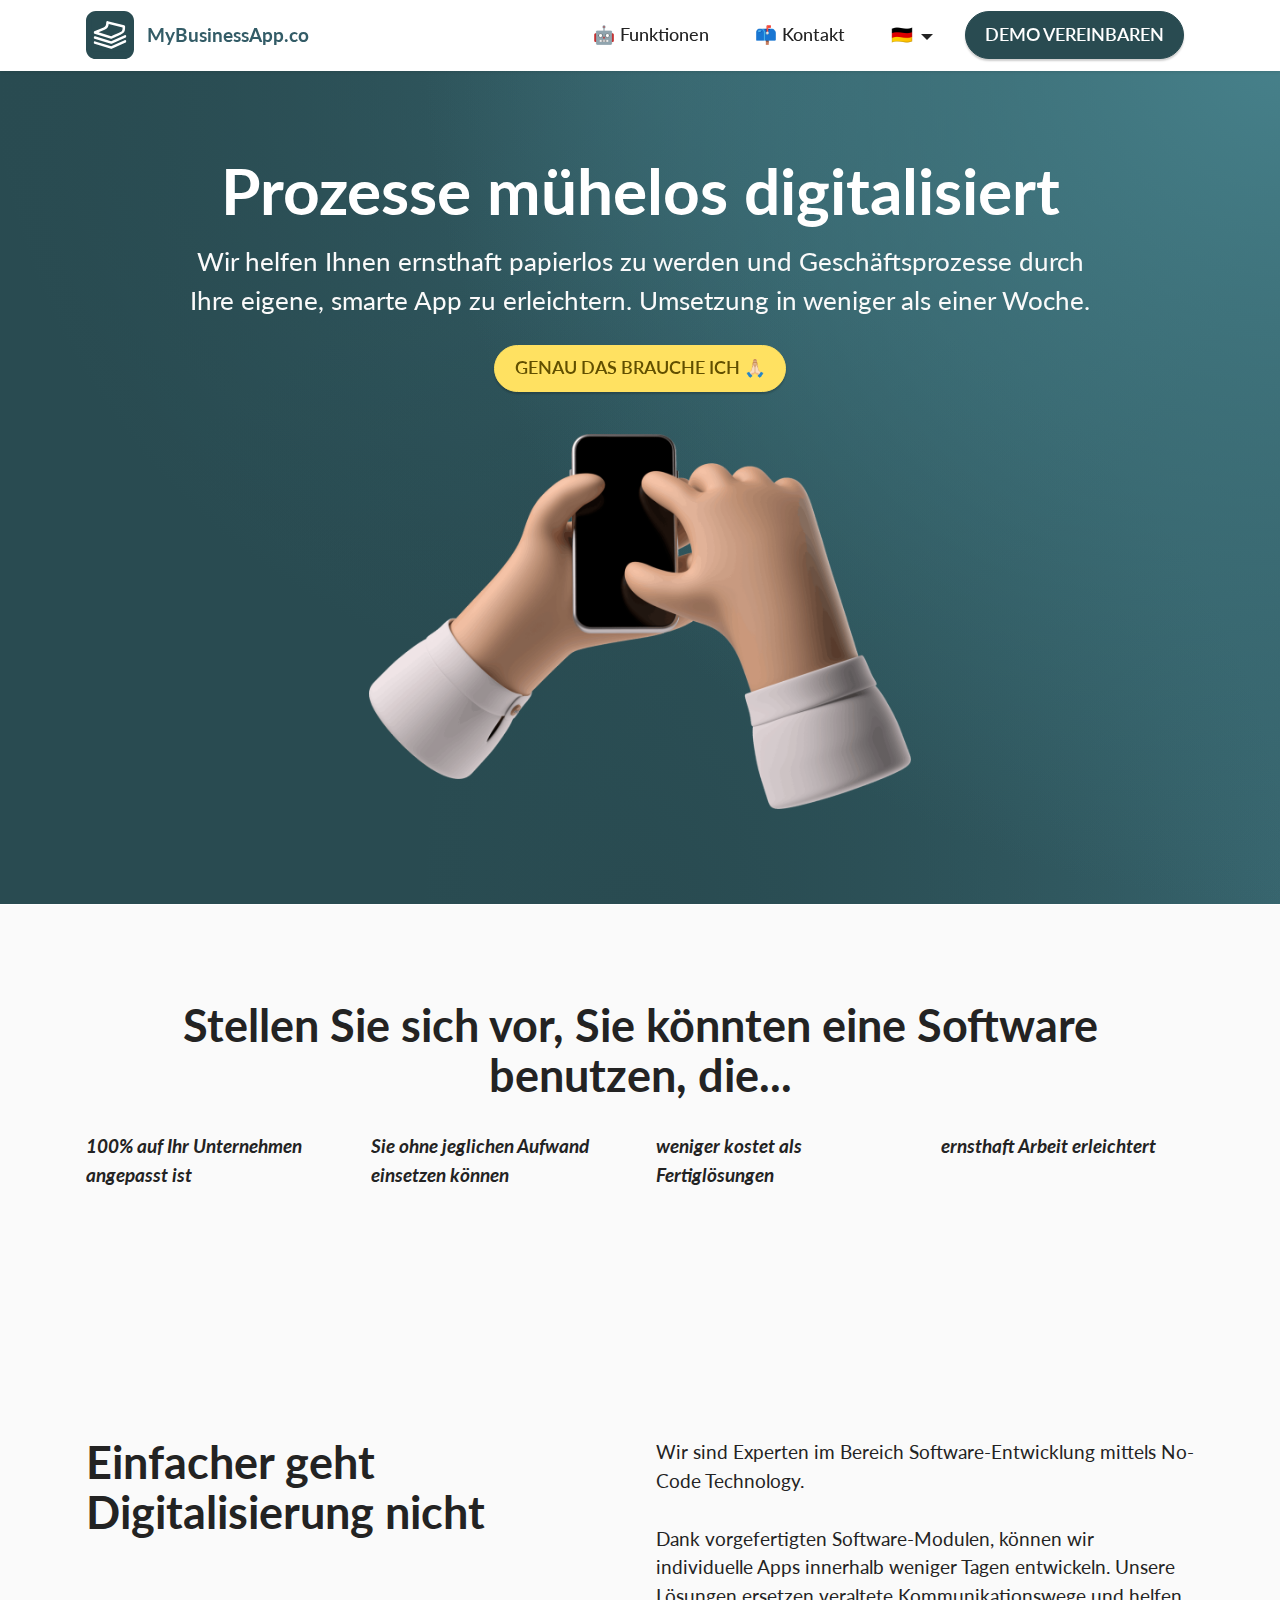
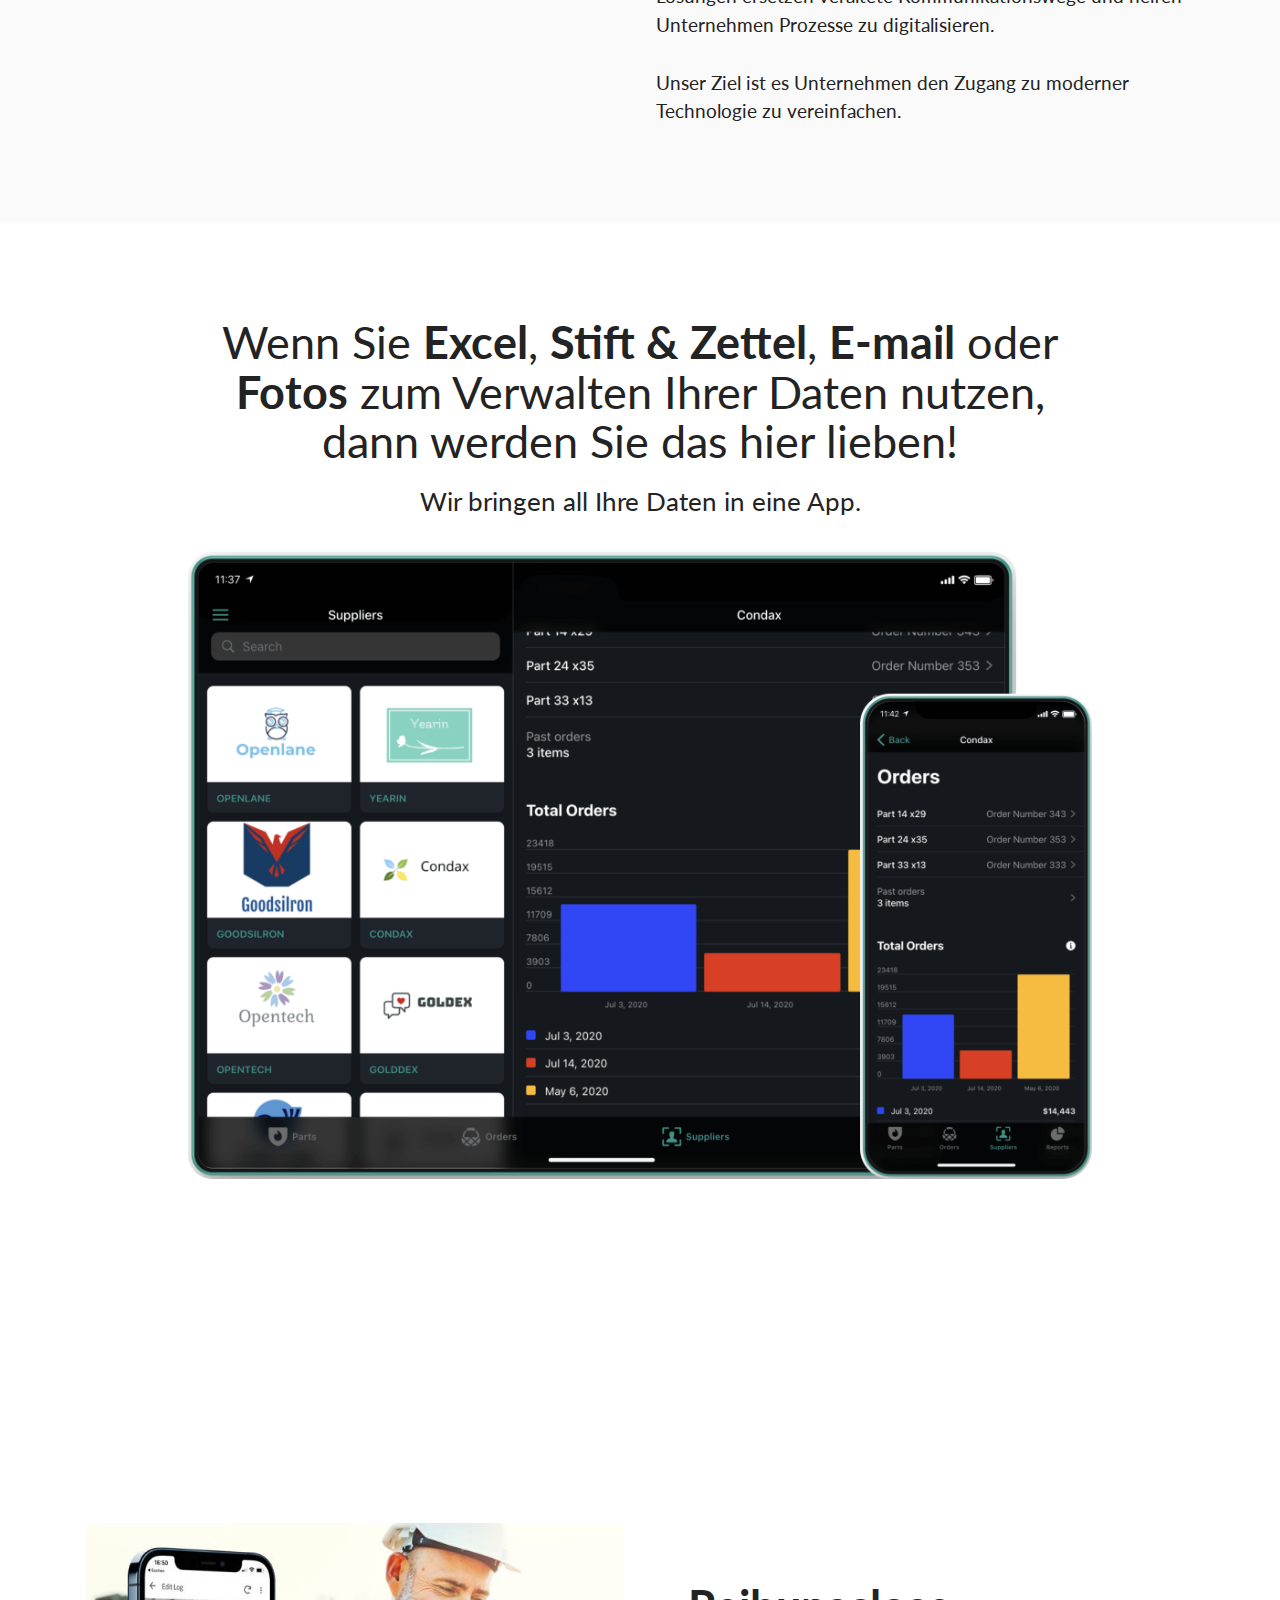
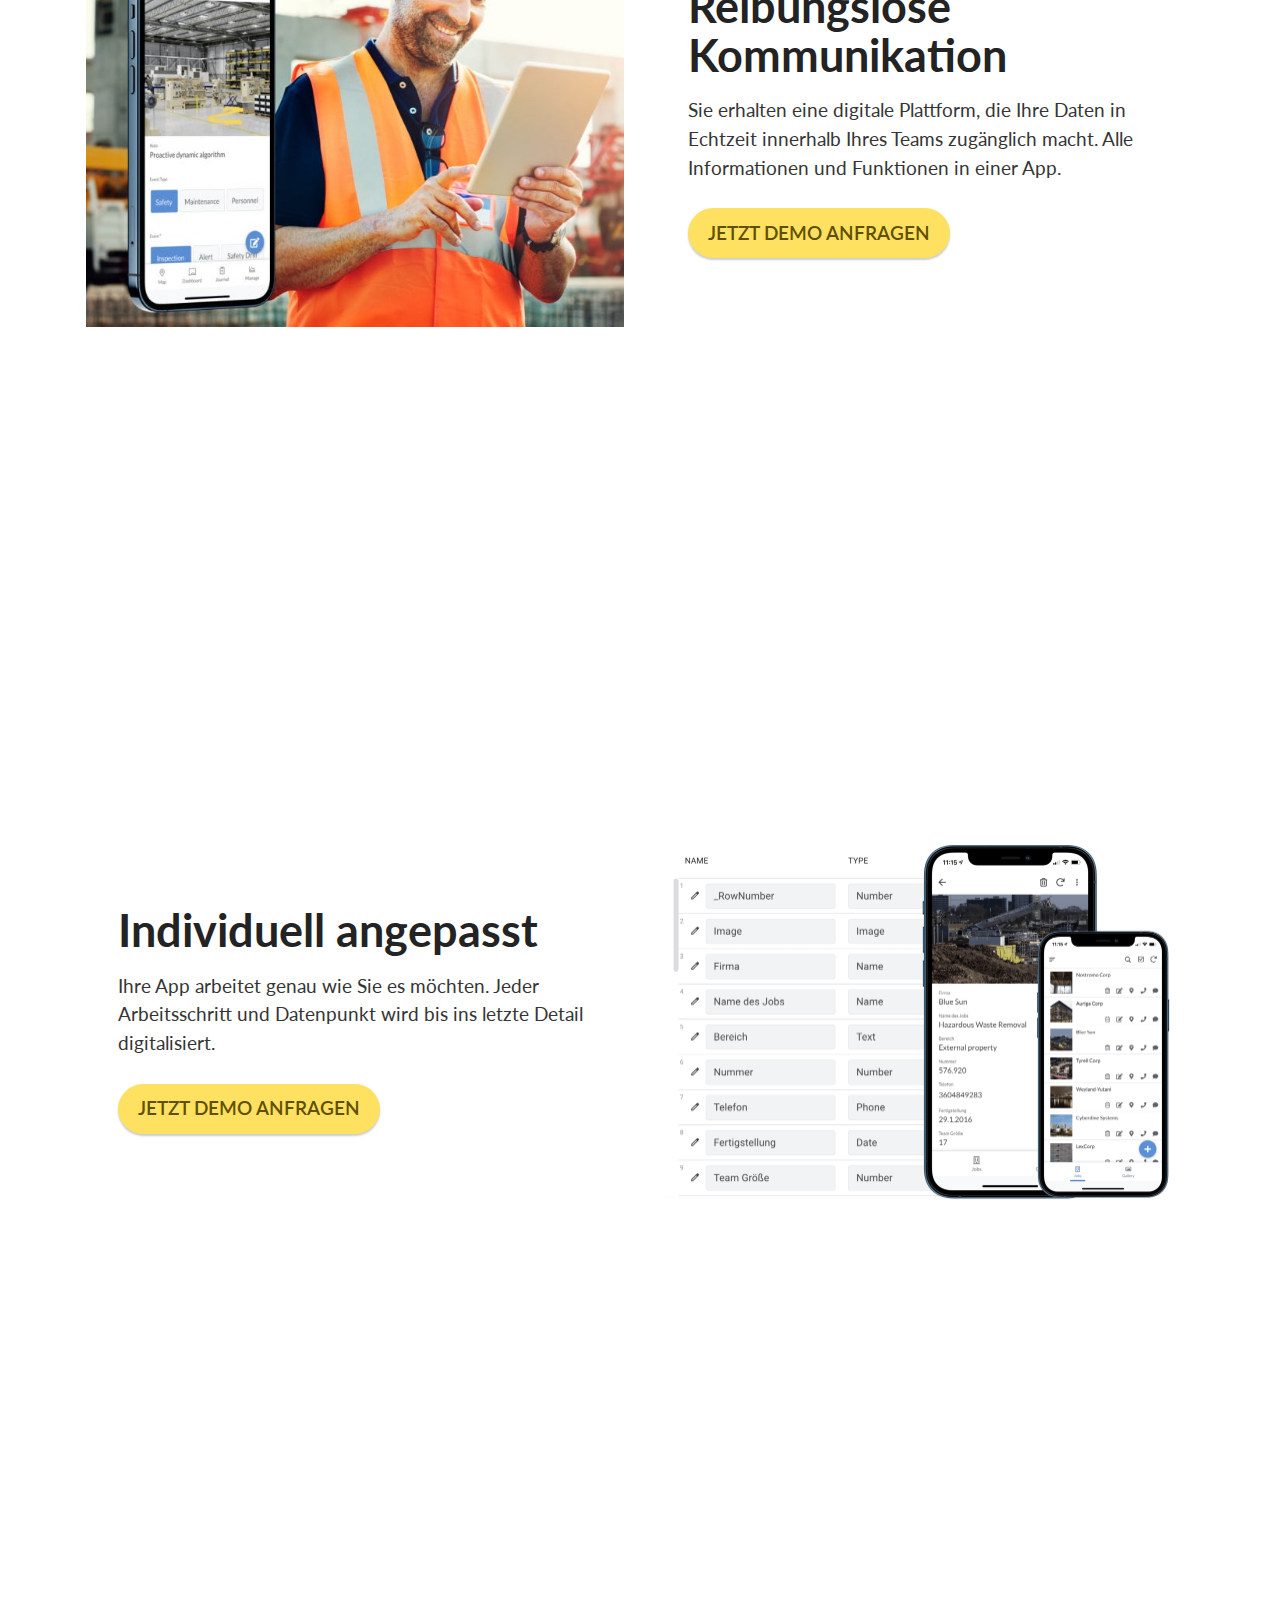
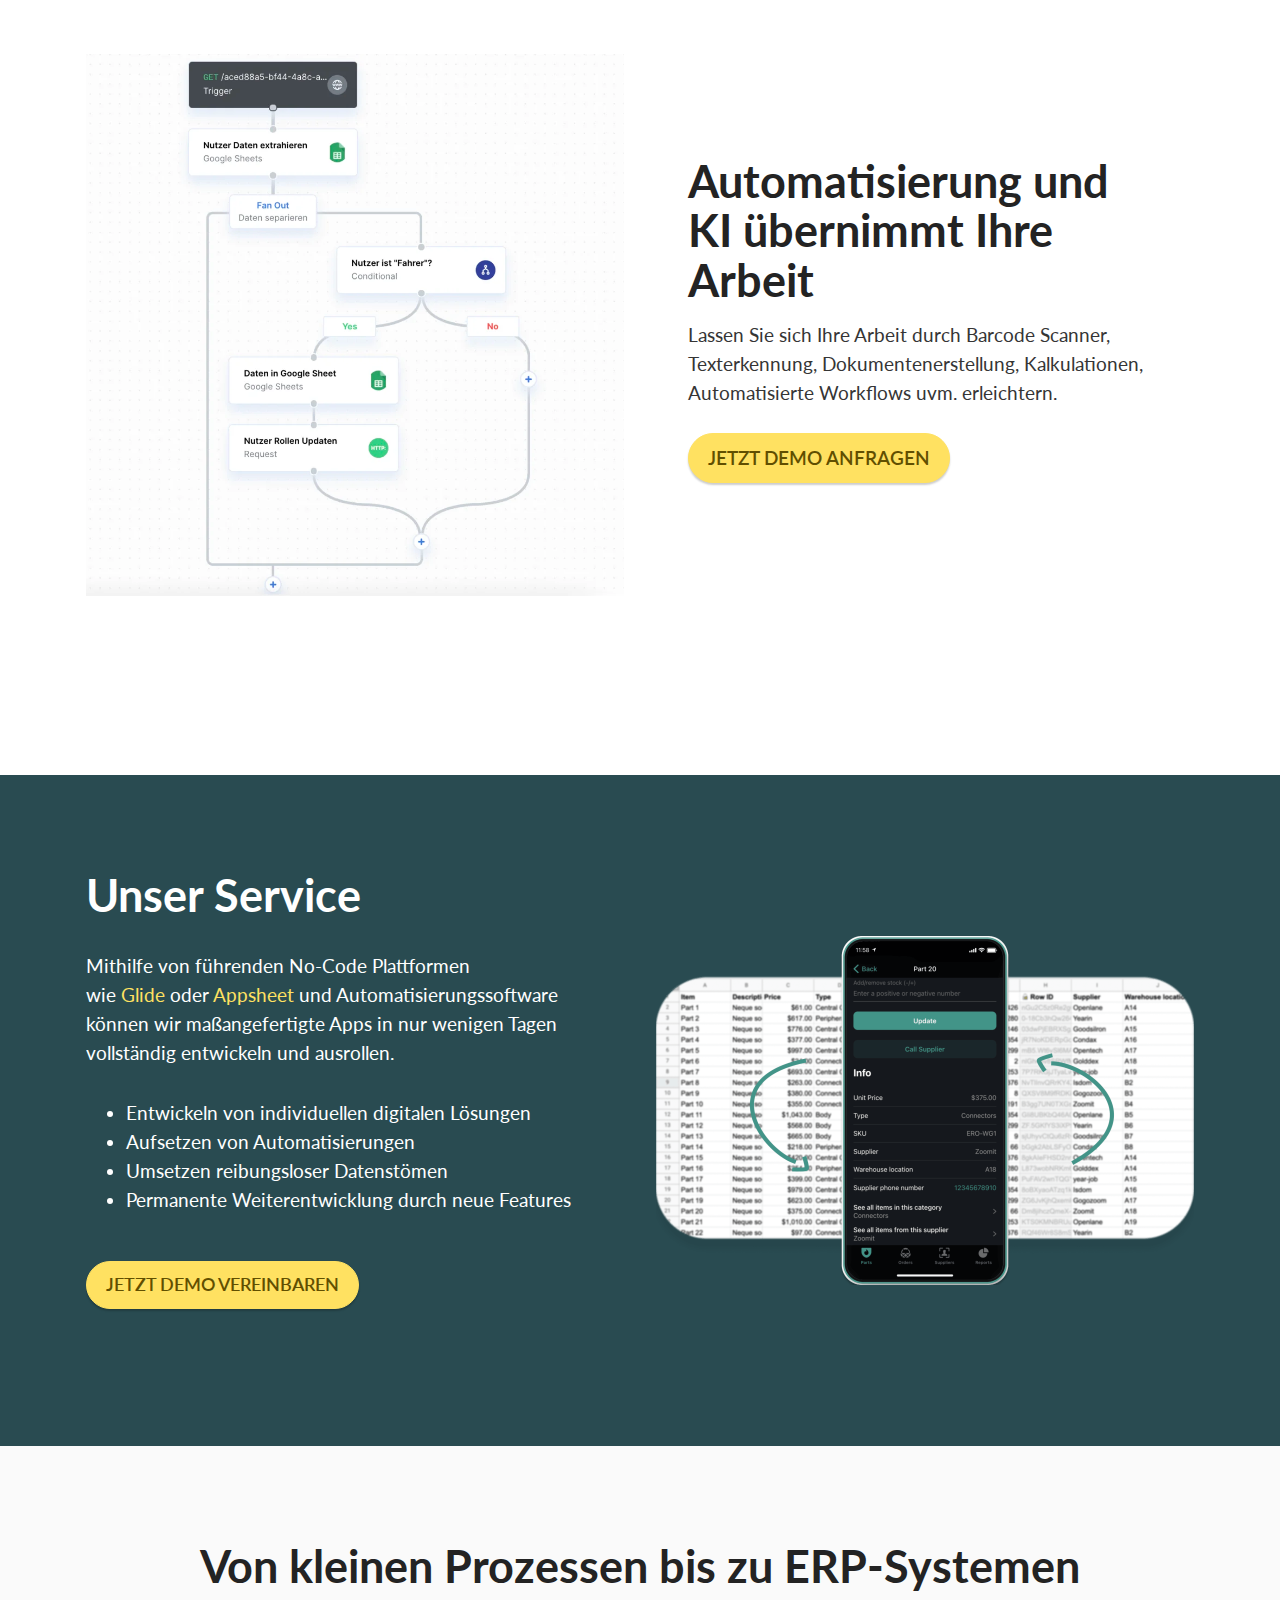
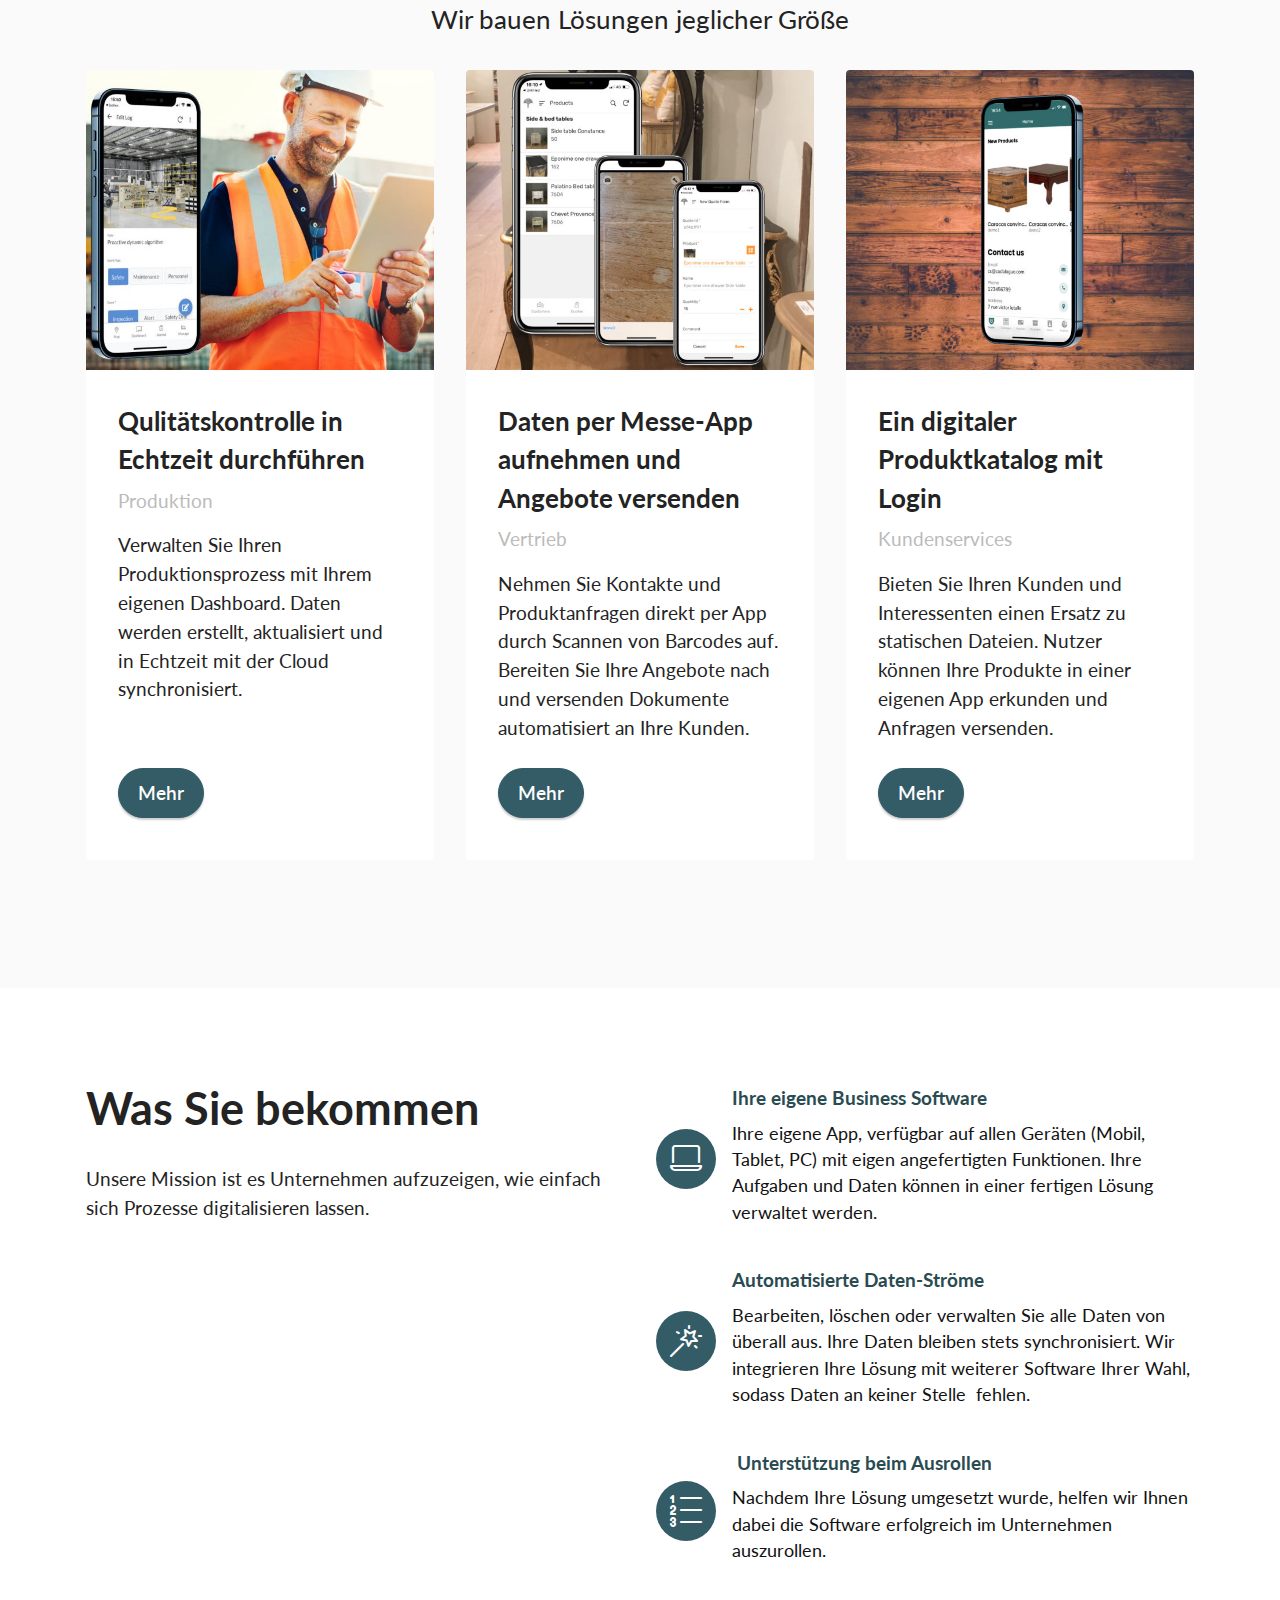
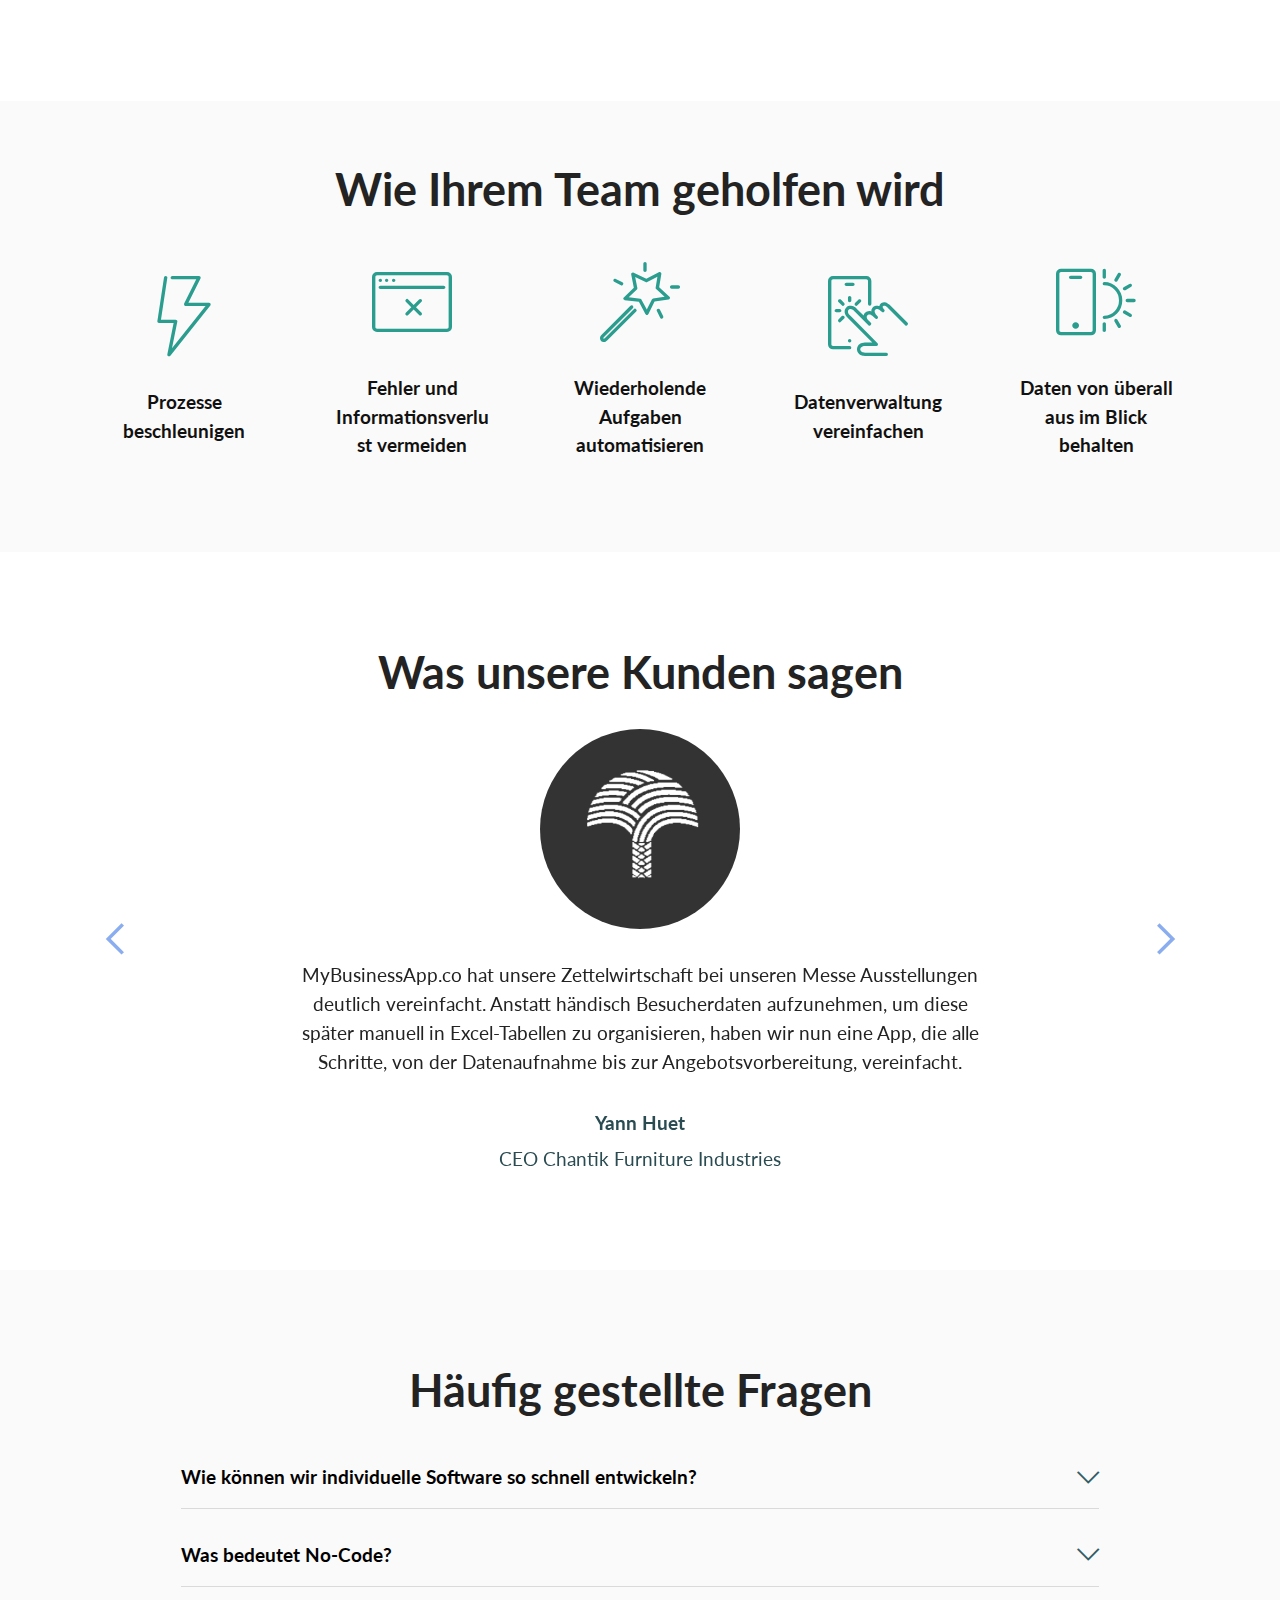
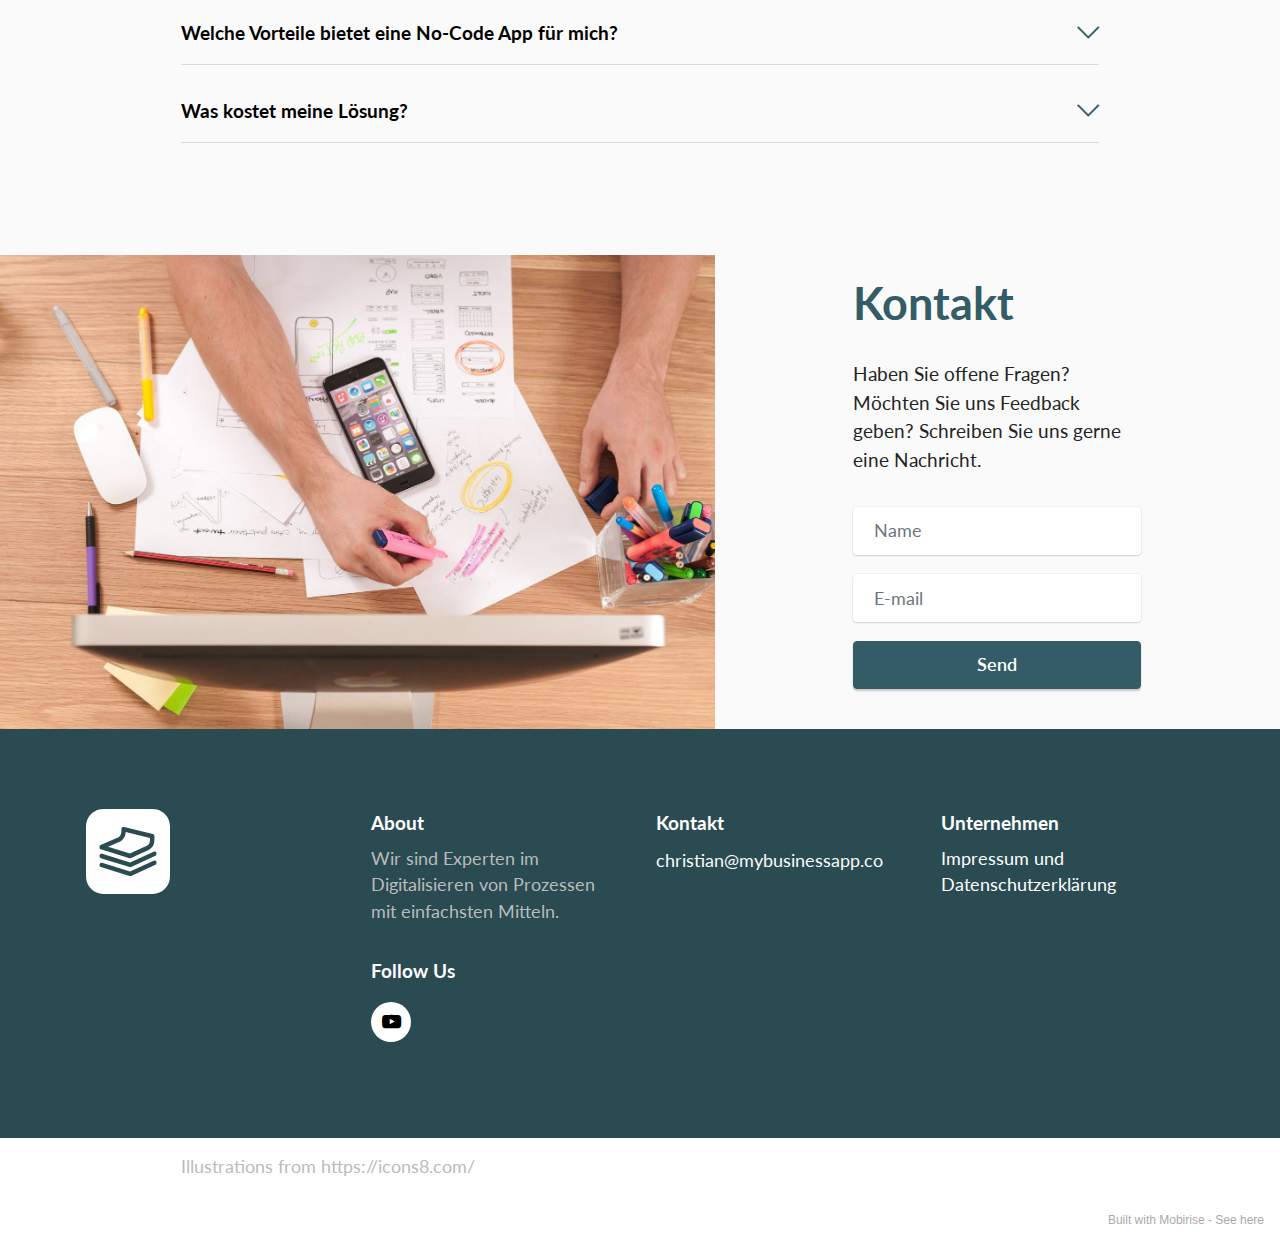
==== commit 514a6fcf: "reel" ====
--- a/de/index.html
+++ b/de/index.html
@@ -79,7 +79,7 @@
         <div class="row justify-content-center">
             <div class="col-md-12 col-lg-9">
                 <h1 class="mbr-section-title mbr-fonts-style mb-3 display-1"><strong>Prozesse mühelos digitalisiert</strong></h1>
-                <p class="mbr-text mbr-fonts-style display-7">
+                <p class="mbr-text mbr-fonts-style display-5">
                     Wir helfen Ihnen ernsthaft papierlos zu werden und Geschäftsprozesse durch Ihre eigene, smarte App zu erleichtern. Umsetzung in weniger als einer Woche.</p>
                 <div class="mbr-section-btn mt-3"><a class="btn btn-warning display-4" href="https://calendly.com/christianseidel-cs/introduction" target="_blank">GENAU DAS BRAUCHE ICH 🙏🏻</a></div>
                 <div class="image-wrap mt-4">
@@ -575,7 +575,7 @@
                 </div>
             </div>
             <div class="col-lg-3 offset-lg-1 mbr-form" data-form-type="formoid">
-                <form action="https://mobirise.eu/" method="POST" class="mbr-form form-with-styler" data-form-title="Form Name"><input type="hidden" name="email" data-form-email="true" value="xVpva5jtv3ZOdOu6Yi36TXhply88mox9EzszAaNGcEX6RKmg/+5KEkzzjIw3PqH7w51zepRe+G1v92md+6Dv8ORZCGlub0XLNz+dv56ADW2fqxoTnEz56PuUNtfRTovP">
+                <form action="https://mobirise.eu/" method="POST" class="mbr-form form-with-styler" data-form-title="Form Name"><input type="hidden" name="email" data-form-email="true" value="aeGokE/f2lqS4Kxnj2rQW9vjDaw/Nc+Efvu+nippRGSDzsKcDmL2XT/9BAaVbBrTsSqtdId2ymx+X22zswwTulDIcDBCJm03WnRw1lRyeJ9dA+RFxpcsdNF+D9k/bPuo">
                     <div class="">
                         <div hidden="hidden" data-form-alert="" class="alert alert-success col-12">Vielen Dank für die Nachricht. Wir melden uns umgehend zurück.</div>
                         <div hidden="hidden" data-form-alert-danger="" class="alert alert-danger col-12">Oops...! some
@@ -663,7 +663,7 @@
             </div>
         </div>
     </div>
-</section><section style="background-color: #fff; font-family: -apple-system, BlinkMacSystemFont, 'Segoe UI', 'Roboto', 'Helvetica Neue', Arial, sans-serif; color:#aaa; font-size:12px; padding: 0; align-items: center; display: flex;"><a href="https://mobirise.site/n" style="flex: 1 1; height: 3rem; padding-left: 1rem;"></a><p style="flex: 0 0 auto; margin:0; padding-right:1rem;">Start a site - <a href="https://mobirise.site/v" style="color:#aaa;">Go here</a></p></section><script src="assets/web/assets/jquery/jquery.min.js"></script>  <script src="assets/popper/popper.min.js"></script>  <script src="assets/tether/tether.min.js"></script>  <script src="assets/bootstrap/js/bootstrap.min.js"></script>  <script src="assets/web/assets/cookies-alert-plugin/cookies-alert-core.js"></script>  <script src="assets/web/assets/cookies-alert-plugin/cookies-alert-script.js"></script>  <script src="assets/smoothscroll/smooth-scroll.js"></script>  <script src="assets/dropdown/js/nav-dropdown.js"></script>  <script src="assets/dropdown/js/navbar-dropdown.js"></script>  <script src="assets/touchswipe/jquery.touch-swipe.min.js"></script>  <script src="assets/parallax/jarallax.min.js"></script>  <script src="assets/bootstrapcarouselswipe/bootstrap-carousel-swipe.js"></script>  <script src="assets/mbr-testimonials-slider/mbr-testimonials-slider.js"></script>  <script src="assets/mbr-switch-arrow/mbr-switch-arrow.js"></script>  <script src="assets/formstyler/jquery.formstyler.js"></script>  <script src="assets/formstyler/jquery.formstyler.min.js"></script>  <script src="assets/datepicker/jquery.datetimepicker.full.js"></script>  <script src="assets/theme/js/script.js"></script>  <script src="assets/formoid/formoid.min.js"></script>  
+</section><section style="background-color: #fff; font-family: -apple-system, BlinkMacSystemFont, 'Segoe UI', 'Roboto', 'Helvetica Neue', Arial, sans-serif; color:#aaa; font-size:12px; padding: 0; align-items: center; display: flex;"><a href="https://mobirise.site/q" style="flex: 1 1; height: 3rem; padding-left: 1rem;"></a><p style="flex: 0 0 auto; margin:0; padding-right:1rem;">Built with Mobirise - <a href="https://mobirise.site/l" style="color:#aaa;">See here</a></p></section><script src="assets/web/assets/jquery/jquery.min.js"></script>  <script src="assets/popper/popper.min.js"></script>  <script src="assets/tether/tether.min.js"></script>  <script src="assets/bootstrap/js/bootstrap.min.js"></script>  <script src="assets/web/assets/cookies-alert-plugin/cookies-alert-core.js"></script>  <script src="assets/web/assets/cookies-alert-plugin/cookies-alert-script.js"></script>  <script src="assets/smoothscroll/smooth-scroll.js"></script>  <script src="assets/dropdown/js/nav-dropdown.js"></script>  <script src="assets/dropdown/js/navbar-dropdown.js"></script>  <script src="assets/touchswipe/jquery.touch-swipe.min.js"></script>  <script src="assets/parallax/jarallax.min.js"></script>  <script src="assets/bootstrapcarouselswipe/bootstrap-carousel-swipe.js"></script>  <script src="assets/mbr-testimonials-slider/mbr-testimonials-slider.js"></script>  <script src="assets/mbr-switch-arrow/mbr-switch-arrow.js"></script>  <script src="assets/formstyler/jquery.formstyler.js"></script>  <script src="assets/formstyler/jquery.formstyler.min.js"></script>  <script src="assets/datepicker/jquery.datetimepicker.full.js"></script>  <script src="assets/theme/js/script.js"></script>  <script src="assets/formoid/formoid.min.js"></script>  
   
   
 <div id="cookie-dialog" style="display: none;"><div id="cookiesdirective"><div style="position: fixed; top: 0; right: 0; bottom: 0; left: 0; background-color: rgb(0, 0, 0); opacity: 0.8; z-index: 9999;"></div><div style="position: fixed; top: 0; right: 0; bottom: 0; left: 0; display: flex; align-items: center; z-index: 10000"><div class="cookie-wrapper" style="position: relative; width: 100%; max-width: 500px; margin-right: auto; margin-left: auto; padding: 1rem; text-align: center; border-radius: .3rem; box-shadow: 0 10px 40px 0 rgba(0,0,0,0.2); color:#424a4d; background:rgba(250, 250, 250, 0.99);"><div class="mbr-text"><p class="display-7">We use cookies to give you the best experience. Read our <a style='color: #424a4d; text-decoration: underline;' href='privacy.html'>cookie policy</a>.</p></div><div class="mbr-section-btn"><a style="margin:0;;" class="btn btn-sm btn-primary display-7" id="impliedsubmit">Agree</a></div></div></div></div></div>
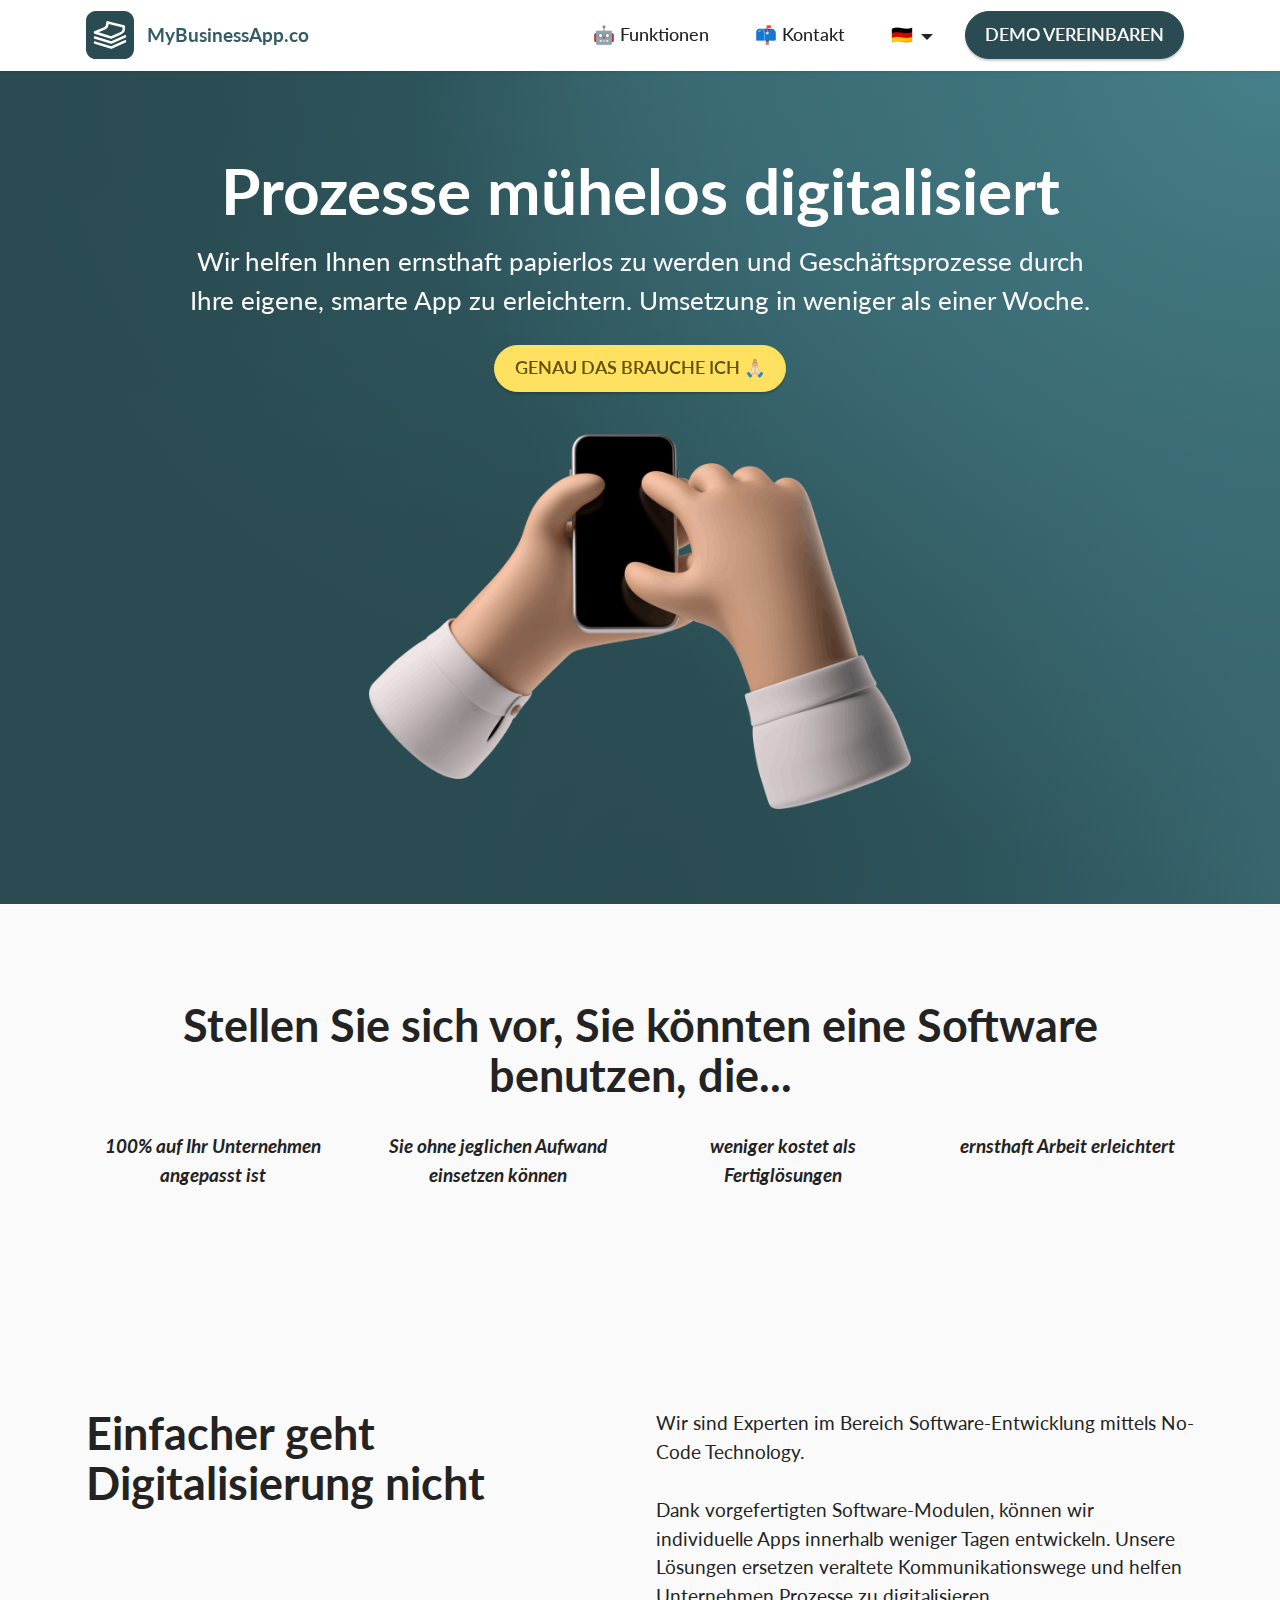
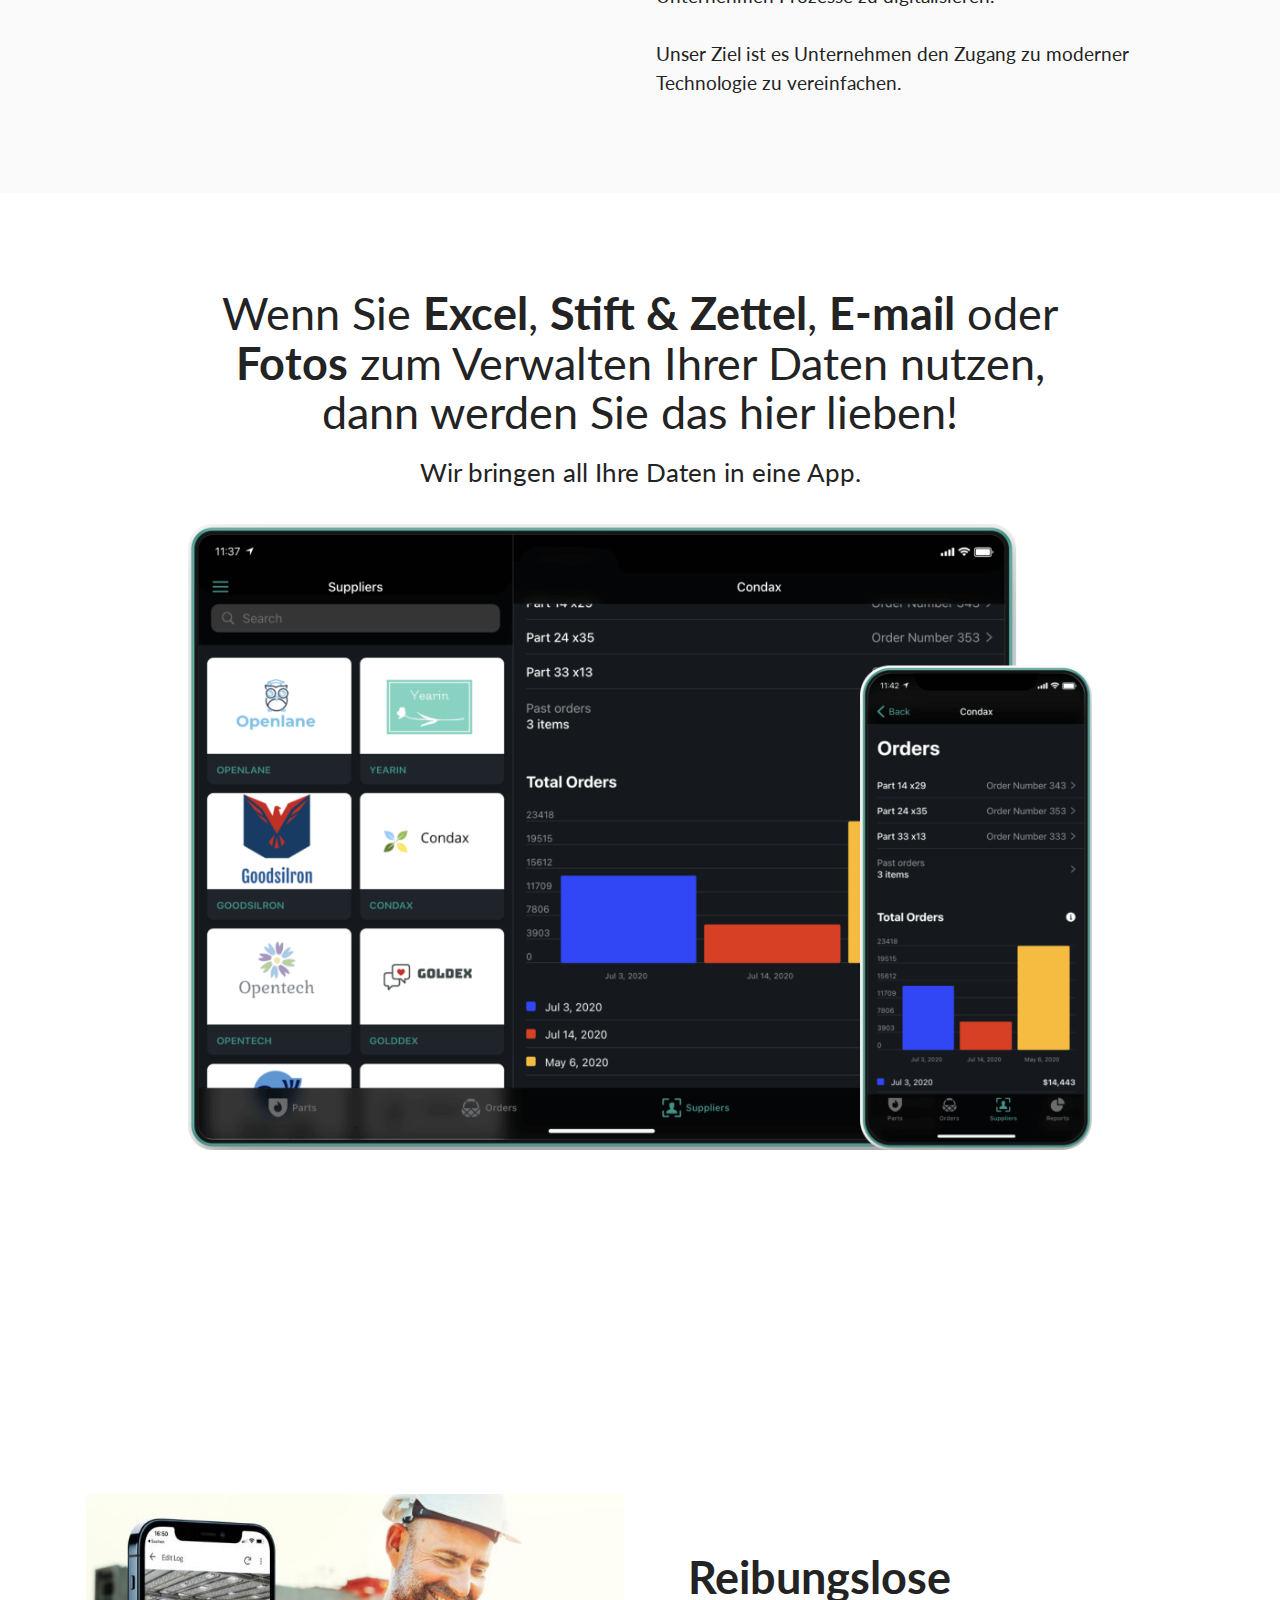
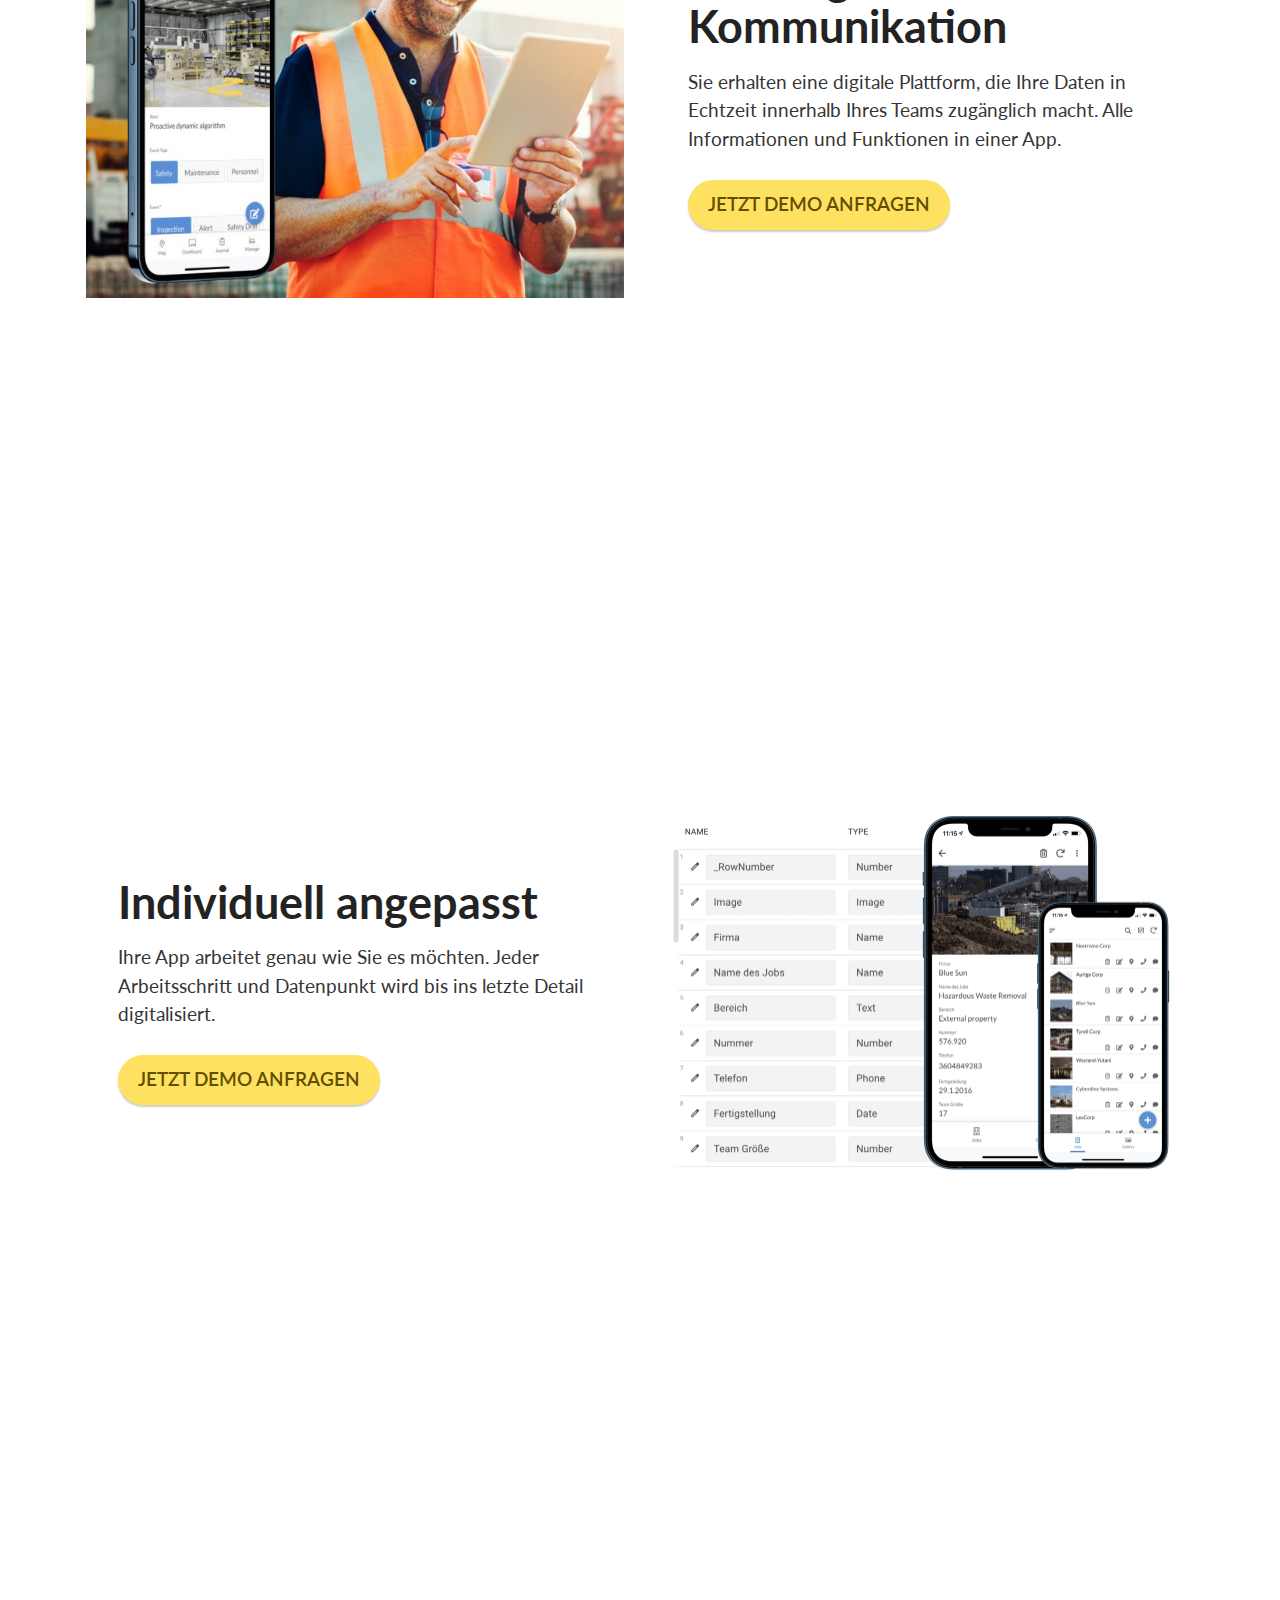
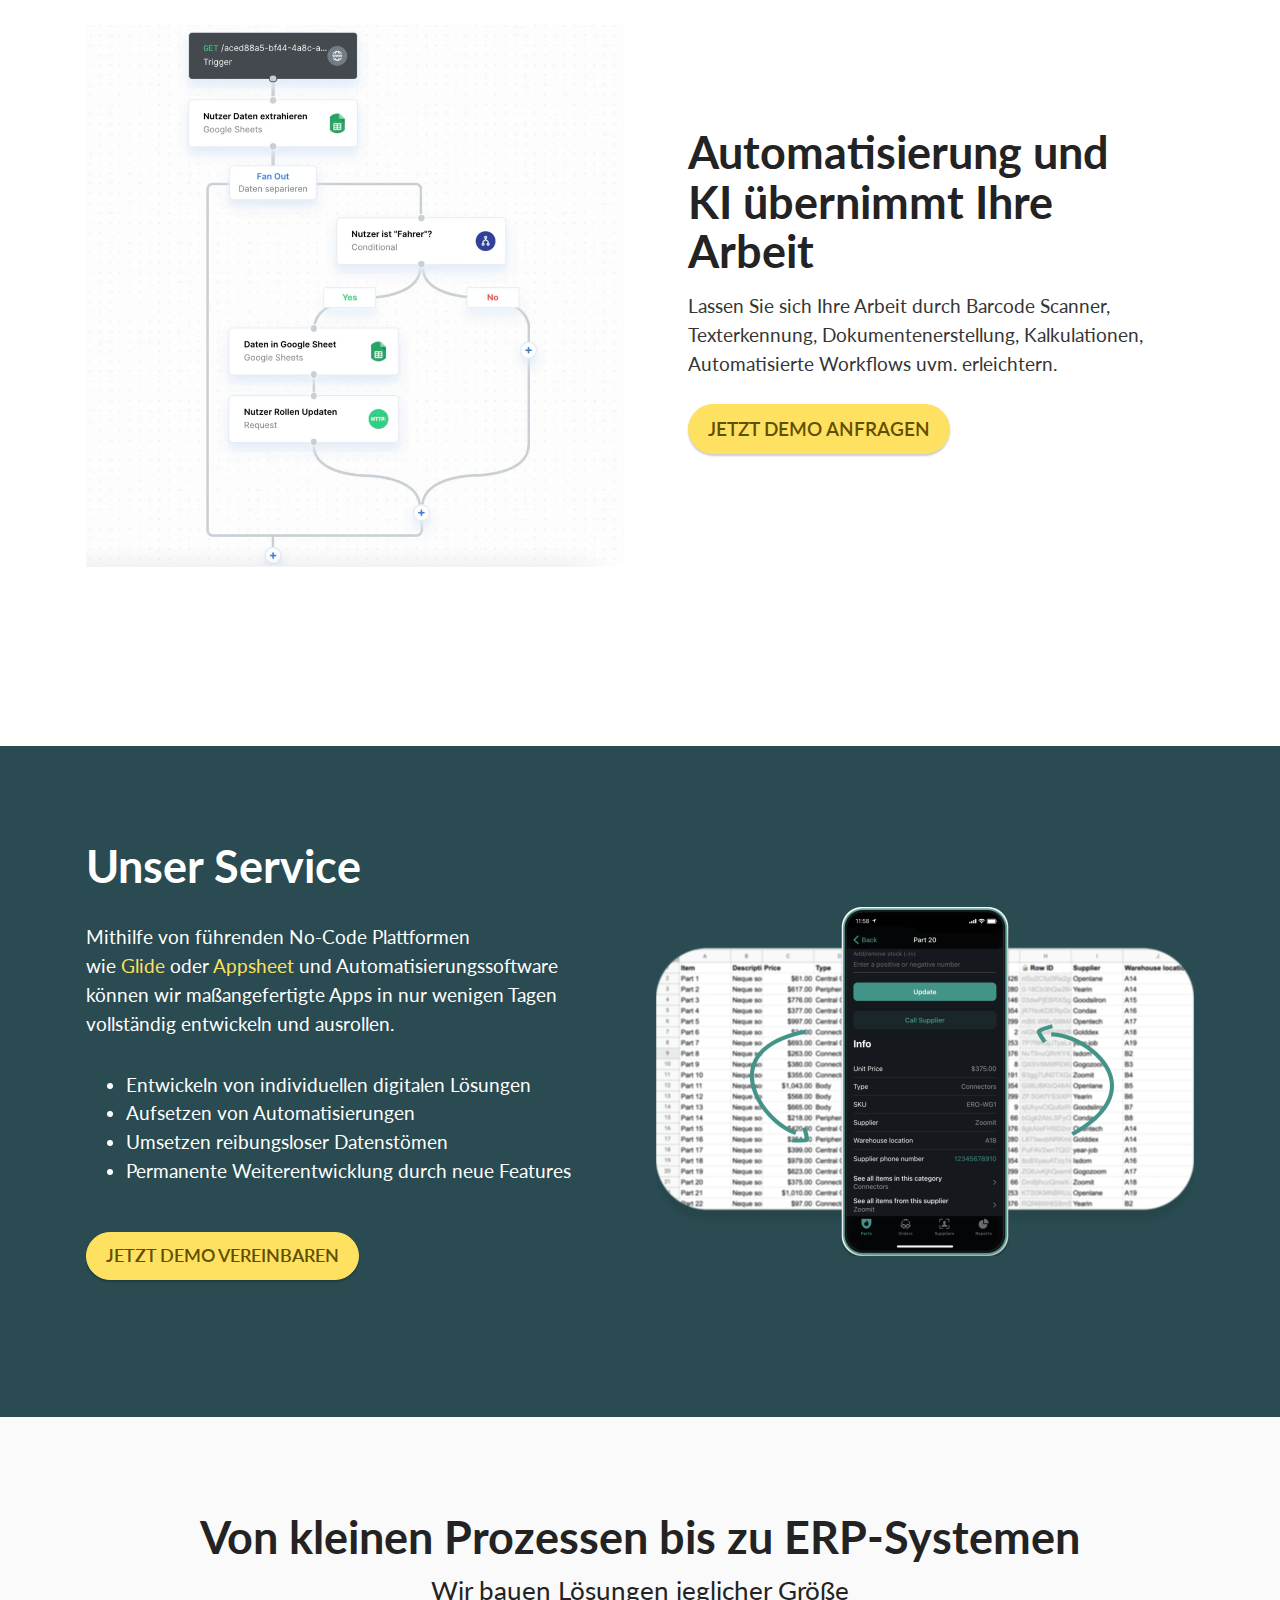
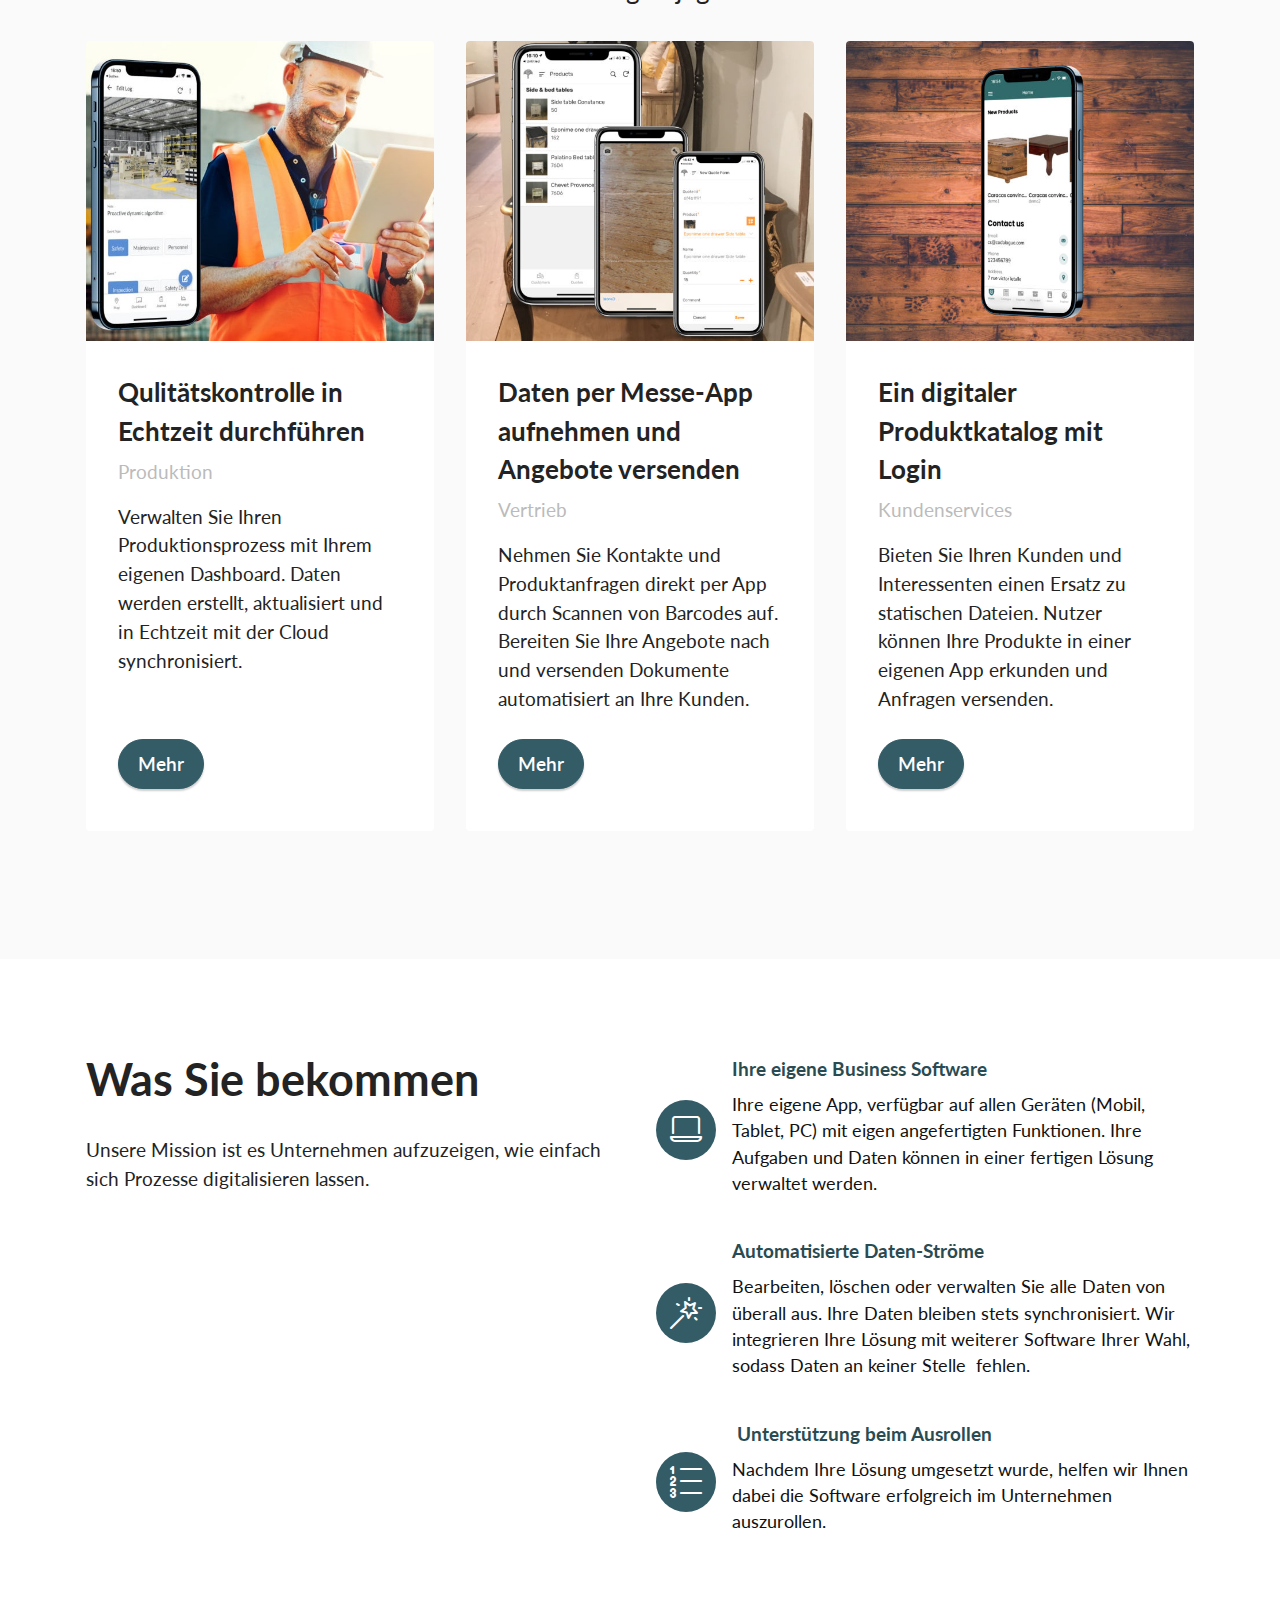
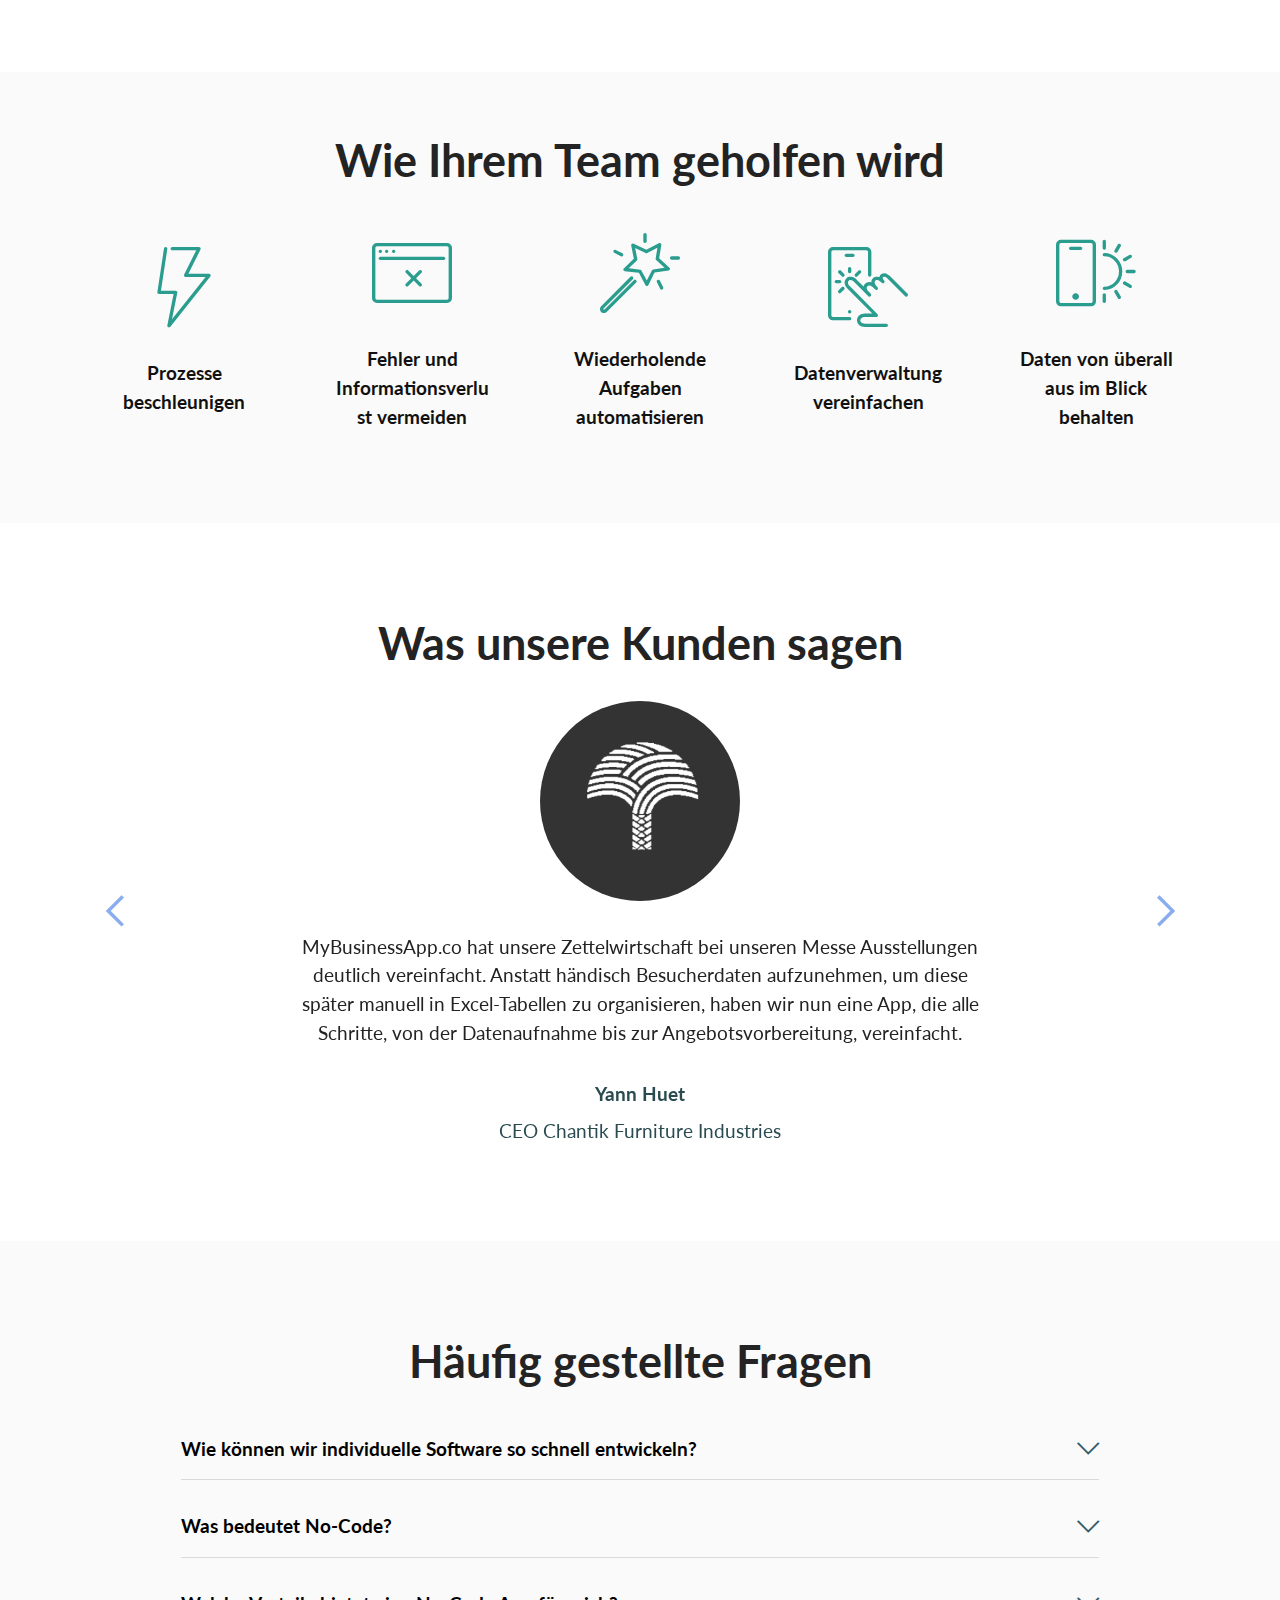
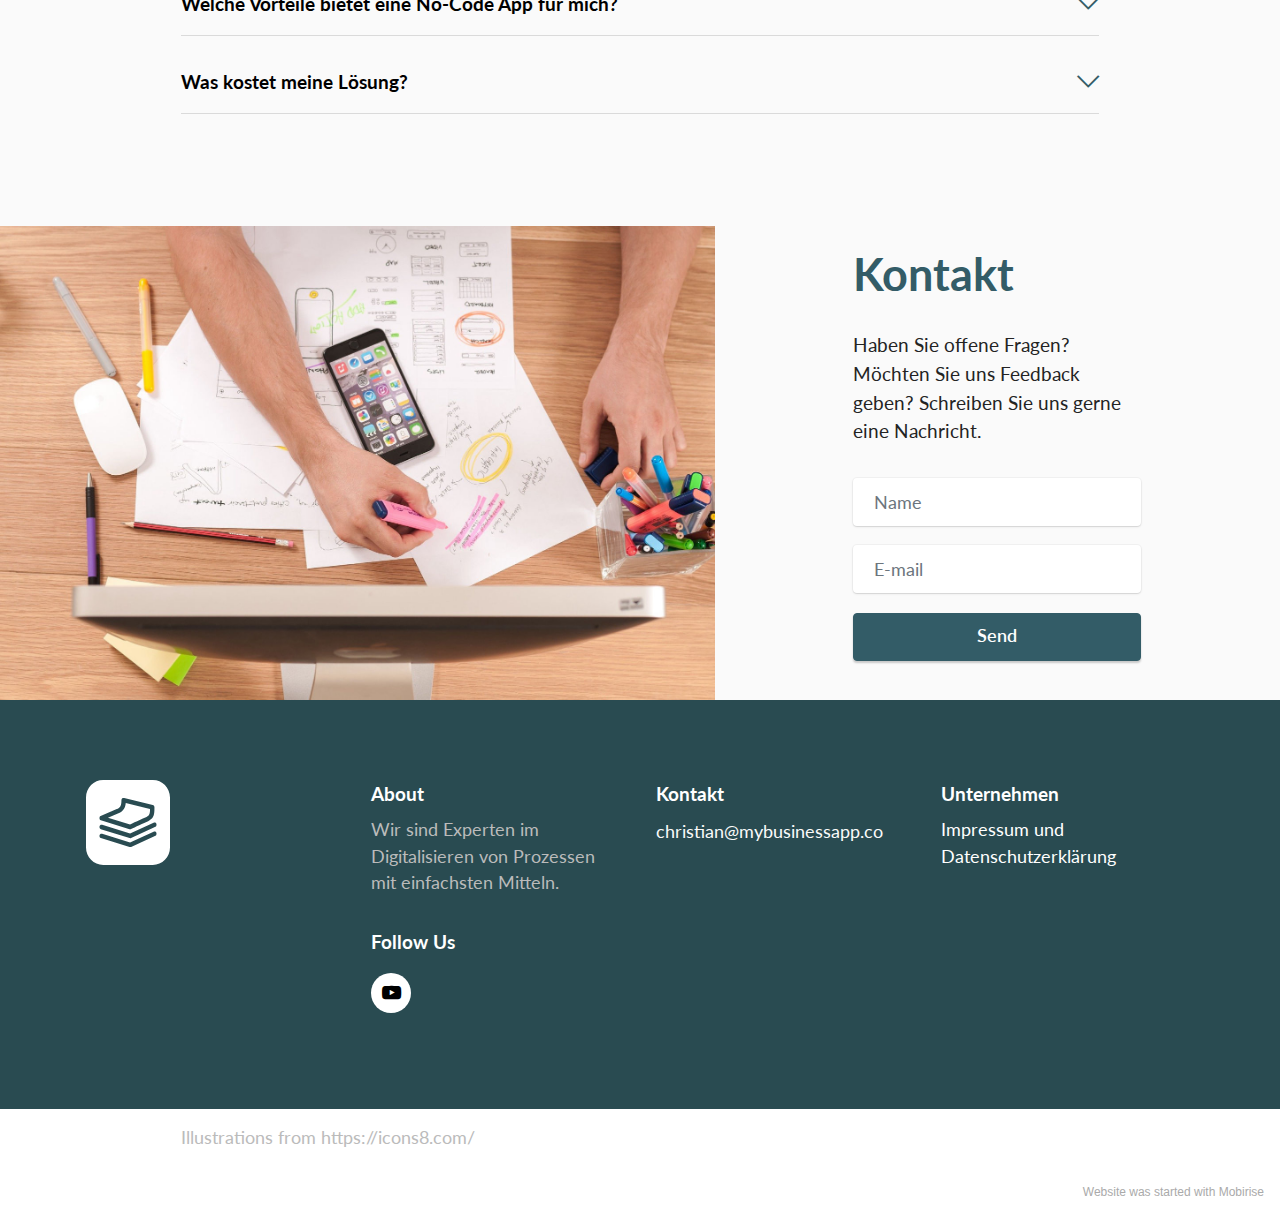
==== commit 21f31697: "reel" ====
--- a/de/index.html
+++ b/de/index.html
@@ -126,7 +126,7 @@
             <div class="col-12 col-md-6 col-lg-3">
                 <div class="card-wrapper mb-4">
                     <div class="card-box align-left">
-                        <h4 class="card-title mbr-fonts-style align-left display-7"><strong><em>weniger kostet als Fertiglösungen</em></strong><div><strong><em><br></em></strong></div></h4>
+                        <h4 class="card-title mbr-fonts-style align-left display-7"><strong><em>weniger kostet als Fertiglösungen</em></strong></h4>
                         <div class="link-wrap">
                                 
                             </div>
@@ -575,7 +575,7 @@
                 </div>
             </div>
             <div class="col-lg-3 offset-lg-1 mbr-form" data-form-type="formoid">
-                <form action="https://mobirise.eu/" method="POST" class="mbr-form form-with-styler" data-form-title="Form Name"><input type="hidden" name="email" data-form-email="true" value="aeGokE/f2lqS4Kxnj2rQW9vjDaw/Nc+Efvu+nippRGSDzsKcDmL2XT/9BAaVbBrTsSqtdId2ymx+X22zswwTulDIcDBCJm03WnRw1lRyeJ9dA+RFxpcsdNF+D9k/bPuo">
+                <form action="https://mobirise.eu/" method="POST" class="mbr-form form-with-styler" data-form-title="Form Name"><input type="hidden" name="email" data-form-email="true" value="uwb9PexsSkCC/xYKSzF3G01axW6xqz6CEXqh/+BbiRAtMKVSPbGXCiWc1qIGYfS+o2OQcLxYBK2Wh94+0soh1ARqt6gkbhqVWxtqG1OOOpy63/fm3shNxoJ+mBsagu4I">
                     <div class="">
                         <div hidden="hidden" data-form-alert="" class="alert alert-success col-12">Vielen Dank für die Nachricht. Wir melden uns umgehend zurück.</div>
                         <div hidden="hidden" data-form-alert-danger="" class="alert alert-danger col-12">Oops...! some
@@ -663,7 +663,7 @@
             </div>
         </div>
     </div>
-</section><section style="background-color: #fff; font-family: -apple-system, BlinkMacSystemFont, 'Segoe UI', 'Roboto', 'Helvetica Neue', Arial, sans-serif; color:#aaa; font-size:12px; padding: 0; align-items: center; display: flex;"><a href="https://mobirise.site/q" style="flex: 1 1; height: 3rem; padding-left: 1rem;"></a><p style="flex: 0 0 auto; margin:0; padding-right:1rem;">Built with Mobirise - <a href="https://mobirise.site/l" style="color:#aaa;">See here</a></p></section><script src="assets/web/assets/jquery/jquery.min.js"></script>  <script src="assets/popper/popper.min.js"></script>  <script src="assets/tether/tether.min.js"></script>  <script src="assets/bootstrap/js/bootstrap.min.js"></script>  <script src="assets/web/assets/cookies-alert-plugin/cookies-alert-core.js"></script>  <script src="assets/web/assets/cookies-alert-plugin/cookies-alert-script.js"></script>  <script src="assets/smoothscroll/smooth-scroll.js"></script>  <script src="assets/dropdown/js/nav-dropdown.js"></script>  <script src="assets/dropdown/js/navbar-dropdown.js"></script>  <script src="assets/touchswipe/jquery.touch-swipe.min.js"></script>  <script src="assets/parallax/jarallax.min.js"></script>  <script src="assets/bootstrapcarouselswipe/bootstrap-carousel-swipe.js"></script>  <script src="assets/mbr-testimonials-slider/mbr-testimonials-slider.js"></script>  <script src="assets/mbr-switch-arrow/mbr-switch-arrow.js"></script>  <script src="assets/formstyler/jquery.formstyler.js"></script>  <script src="assets/formstyler/jquery.formstyler.min.js"></script>  <script src="assets/datepicker/jquery.datetimepicker.full.js"></script>  <script src="assets/theme/js/script.js"></script>  <script src="assets/formoid/formoid.min.js"></script>  
+</section><section style="background-color: #fff; font-family: -apple-system, BlinkMacSystemFont, 'Segoe UI', 'Roboto', 'Helvetica Neue', Arial, sans-serif; color:#aaa; font-size:12px; padding: 0; align-items: center; display: flex;"><a href="https://mobirise.site/q" style="flex: 1 1; height: 3rem; padding-left: 1rem;"></a><p style="flex: 0 0 auto; margin:0; padding-right:1rem;">Website <a href="https://mobirise.site/f" style="color:#aaa;">was started</a> with Mobirise</p></section><script src="assets/web/assets/jquery/jquery.min.js"></script>  <script src="assets/popper/popper.min.js"></script>  <script src="assets/tether/tether.min.js"></script>  <script src="assets/bootstrap/js/bootstrap.min.js"></script>  <script src="assets/web/assets/cookies-alert-plugin/cookies-alert-core.js"></script>  <script src="assets/web/assets/cookies-alert-plugin/cookies-alert-script.js"></script>  <script src="assets/smoothscroll/smooth-scroll.js"></script>  <script src="assets/dropdown/js/nav-dropdown.js"></script>  <script src="assets/dropdown/js/navbar-dropdown.js"></script>  <script src="assets/touchswipe/jquery.touch-swipe.min.js"></script>  <script src="assets/parallax/jarallax.min.js"></script>  <script src="assets/bootstrapcarouselswipe/bootstrap-carousel-swipe.js"></script>  <script src="assets/mbr-testimonials-slider/mbr-testimonials-slider.js"></script>  <script src="assets/mbr-switch-arrow/mbr-switch-arrow.js"></script>  <script src="assets/formstyler/jquery.formstyler.js"></script>  <script src="assets/formstyler/jquery.formstyler.min.js"></script>  <script src="assets/datepicker/jquery.datetimepicker.full.js"></script>  <script src="assets/theme/js/script.js"></script>  <script src="assets/formoid/formoid.min.js"></script>  
   
   
 <div id="cookie-dialog" style="display: none;"><div id="cookiesdirective"><div style="position: fixed; top: 0; right: 0; bottom: 0; left: 0; background-color: rgb(0, 0, 0); opacity: 0.8; z-index: 9999;"></div><div style="position: fixed; top: 0; right: 0; bottom: 0; left: 0; display: flex; align-items: center; z-index: 10000"><div class="cookie-wrapper" style="position: relative; width: 100%; max-width: 500px; margin-right: auto; margin-left: auto; padding: 1rem; text-align: center; border-radius: .3rem; box-shadow: 0 10px 40px 0 rgba(0,0,0,0.2); color:#424a4d; background:rgba(250, 250, 250, 0.99);"><div class="mbr-text"><p class="display-7">We use cookies to give you the best experience. Read our <a style='color: #424a4d; text-decoration: underline;' href='privacy.html'>cookie policy</a>.</p></div><div class="mbr-section-btn"><a style="margin:0;;" class="btn btn-sm btn-primary display-7" id="impliedsubmit">Agree</a></div></div></div></div></div>
--- a/de/assets/mobirise/css/mbr-additional.css
+++ b/de/assets/mobirise/css/mbr-additional.css
@@ -1093,6 +1093,10 @@
   color: #232323;
   text-align: center;
 }
+.cid-sr4nrBQanQ .card-title,
+.cid-sr4nrBQanQ .card-box {
+  text-align: center;
+}
 .cid-sr4owGlNv0 {
   padding-top: 5rem;
   padding-bottom: 5rem;
--- a/de/assets/mobirise/css/mbr-additional.css
+++ b/de/assets/mobirise/css/mbr-additional.css
@@ -1093,6 +1093,10 @@
   color: #232323;
   text-align: center;
 }
+.cid-sr4nrBQanQ .card-title,
+.cid-sr4nrBQanQ .card-box {
+  text-align: center;
+}
 .cid-sr4owGlNv0 {
   padding-top: 5rem;
   padding-bottom: 5rem;
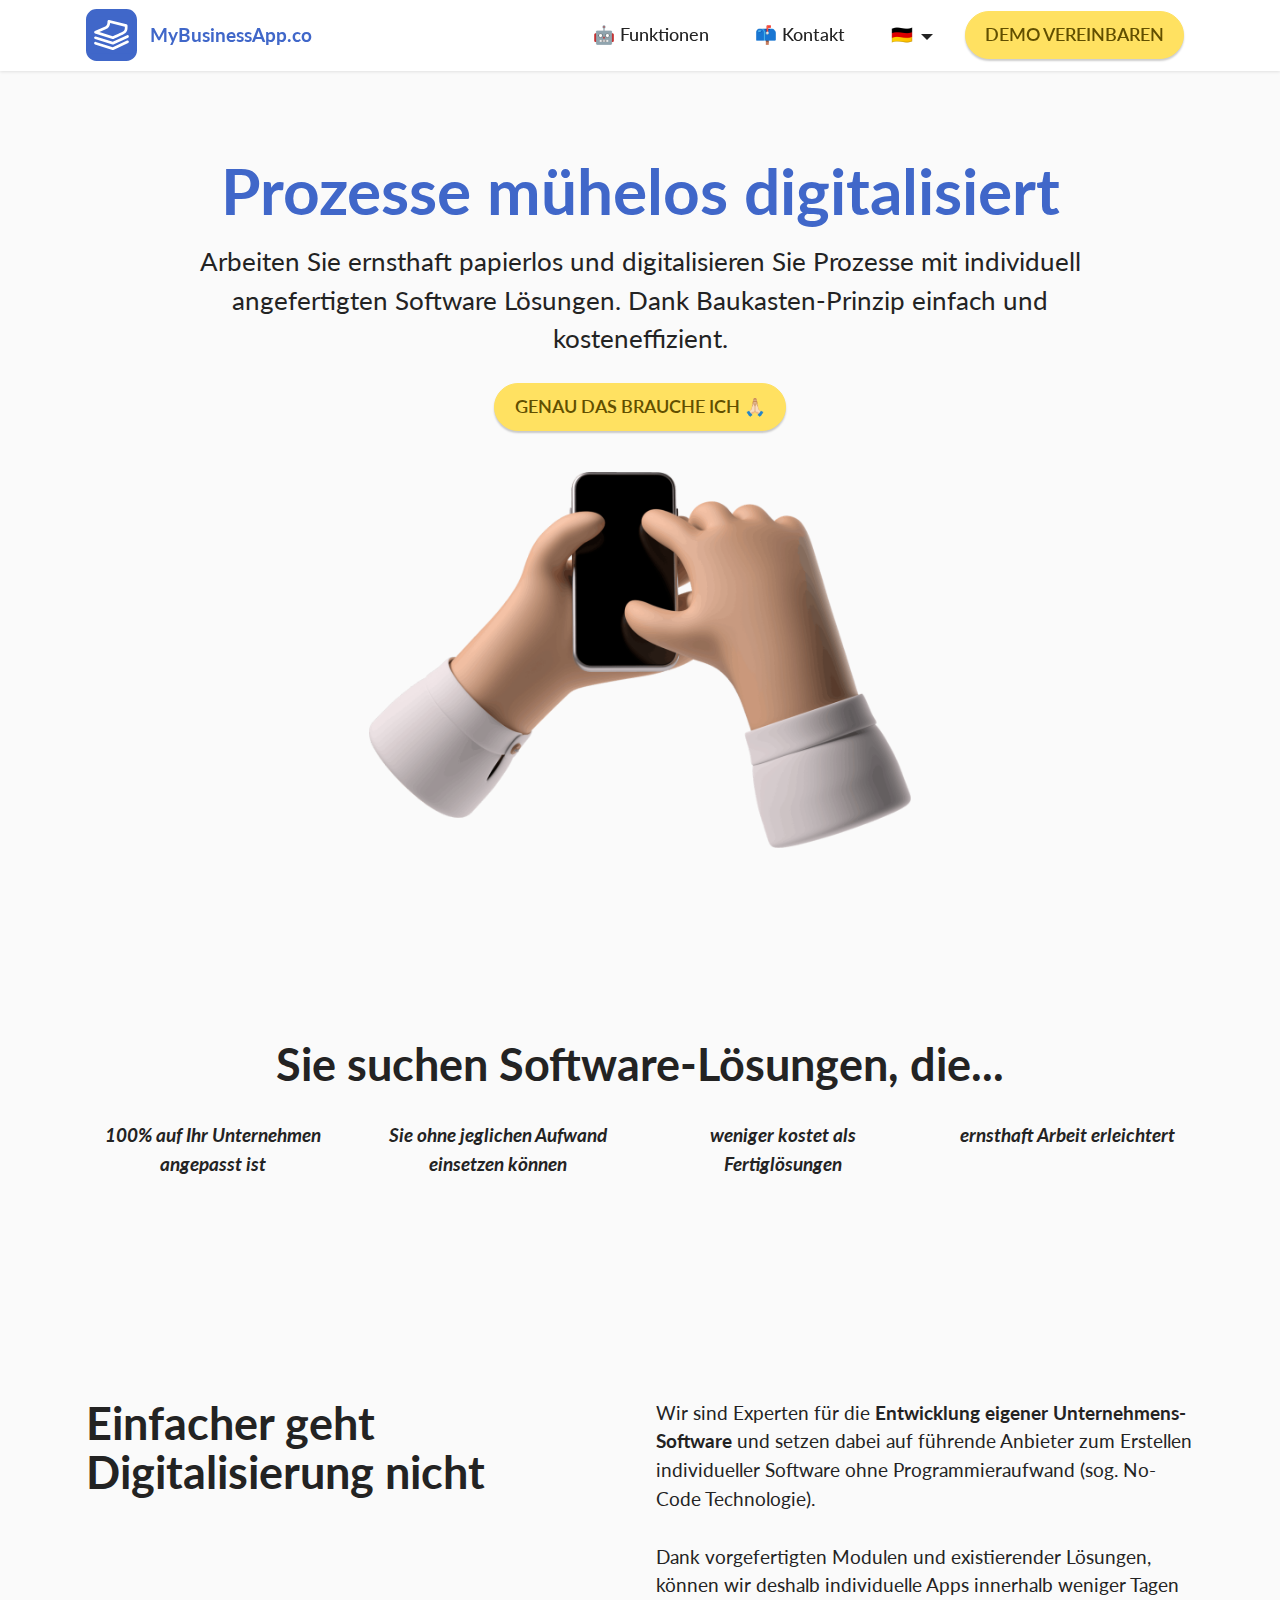
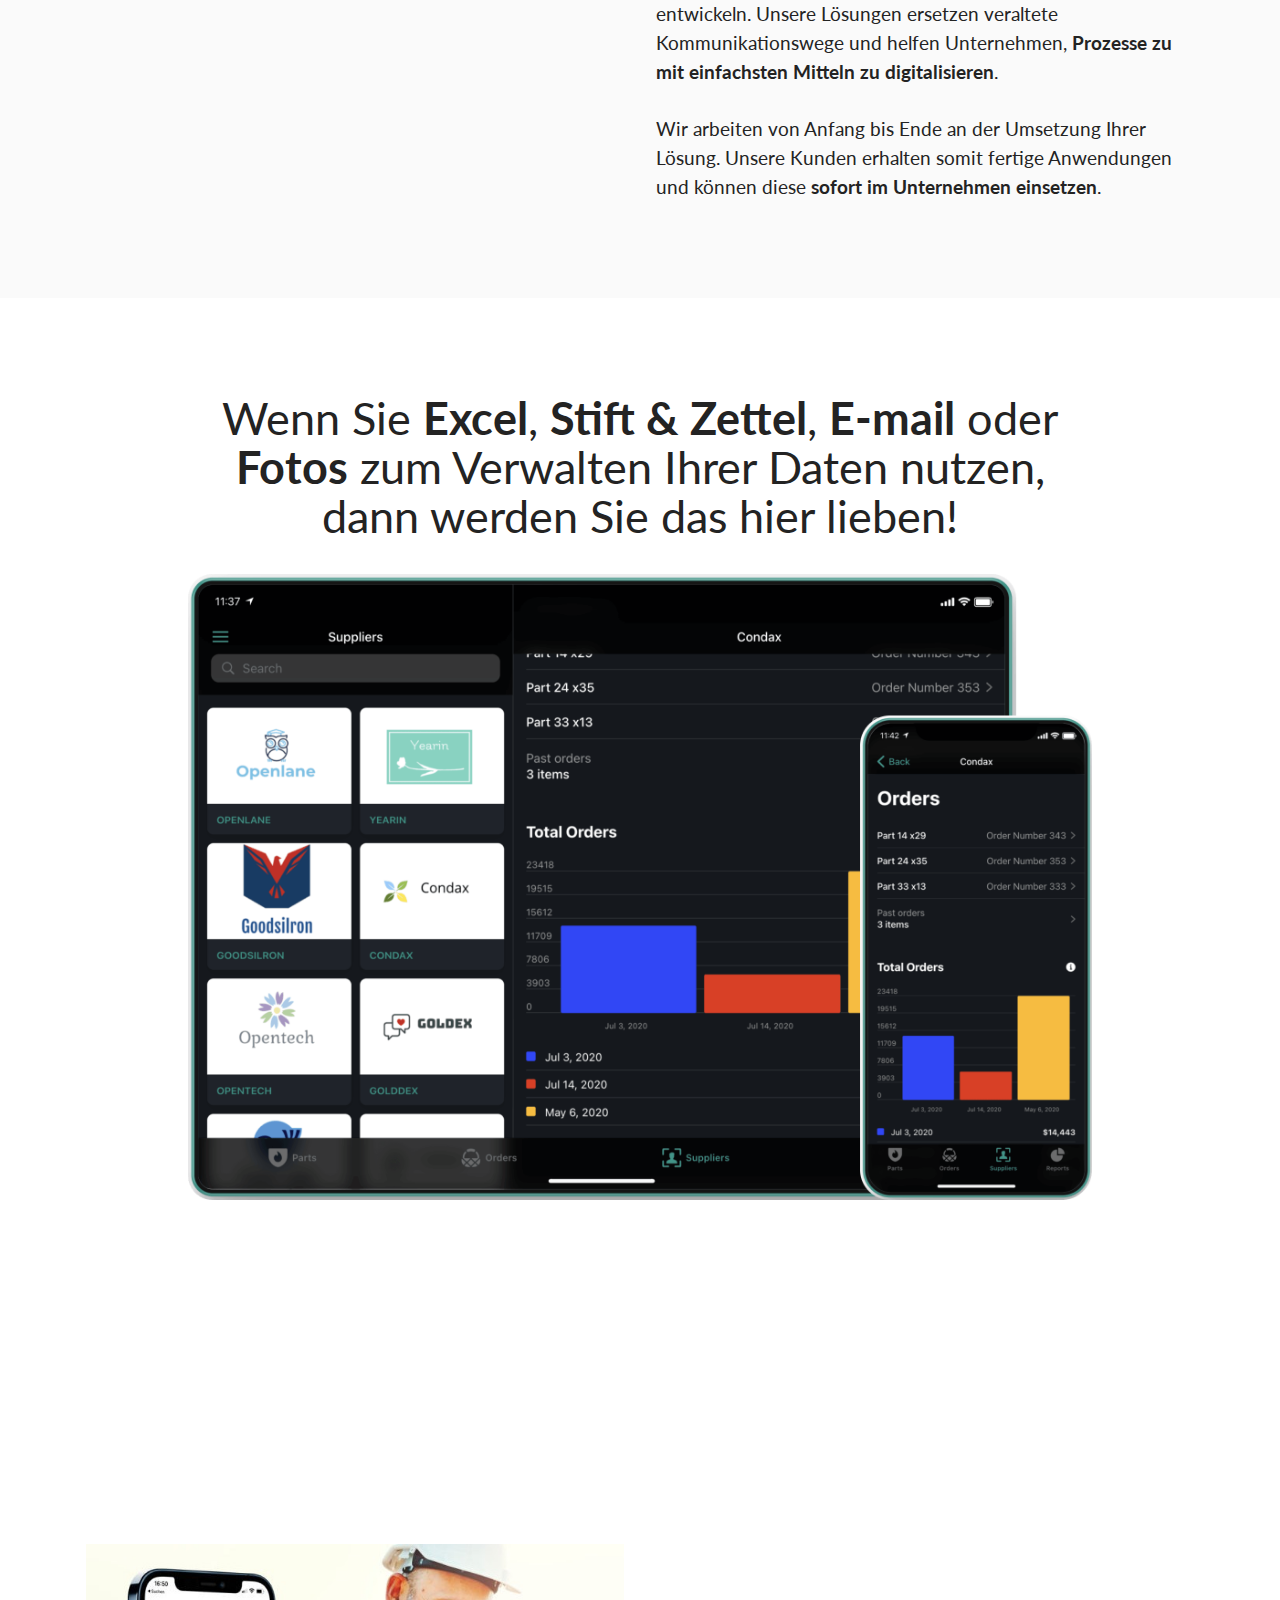
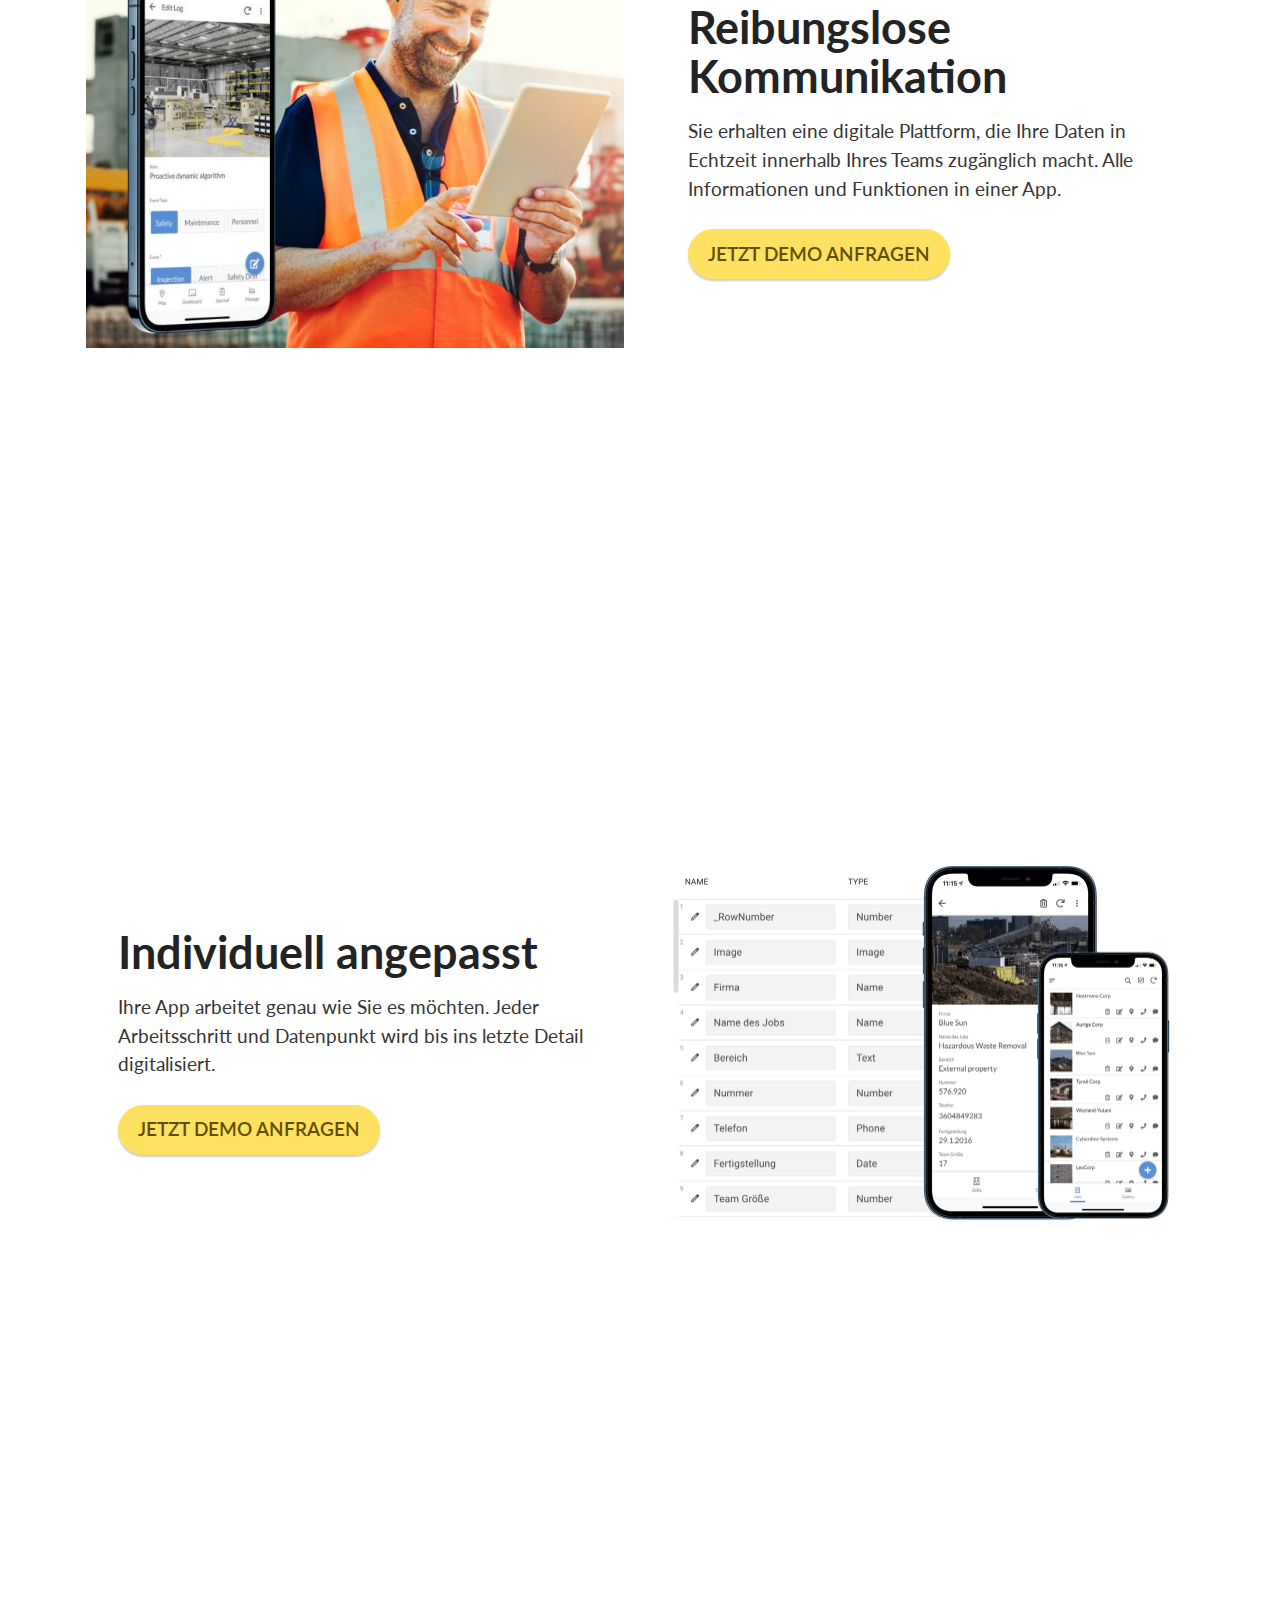
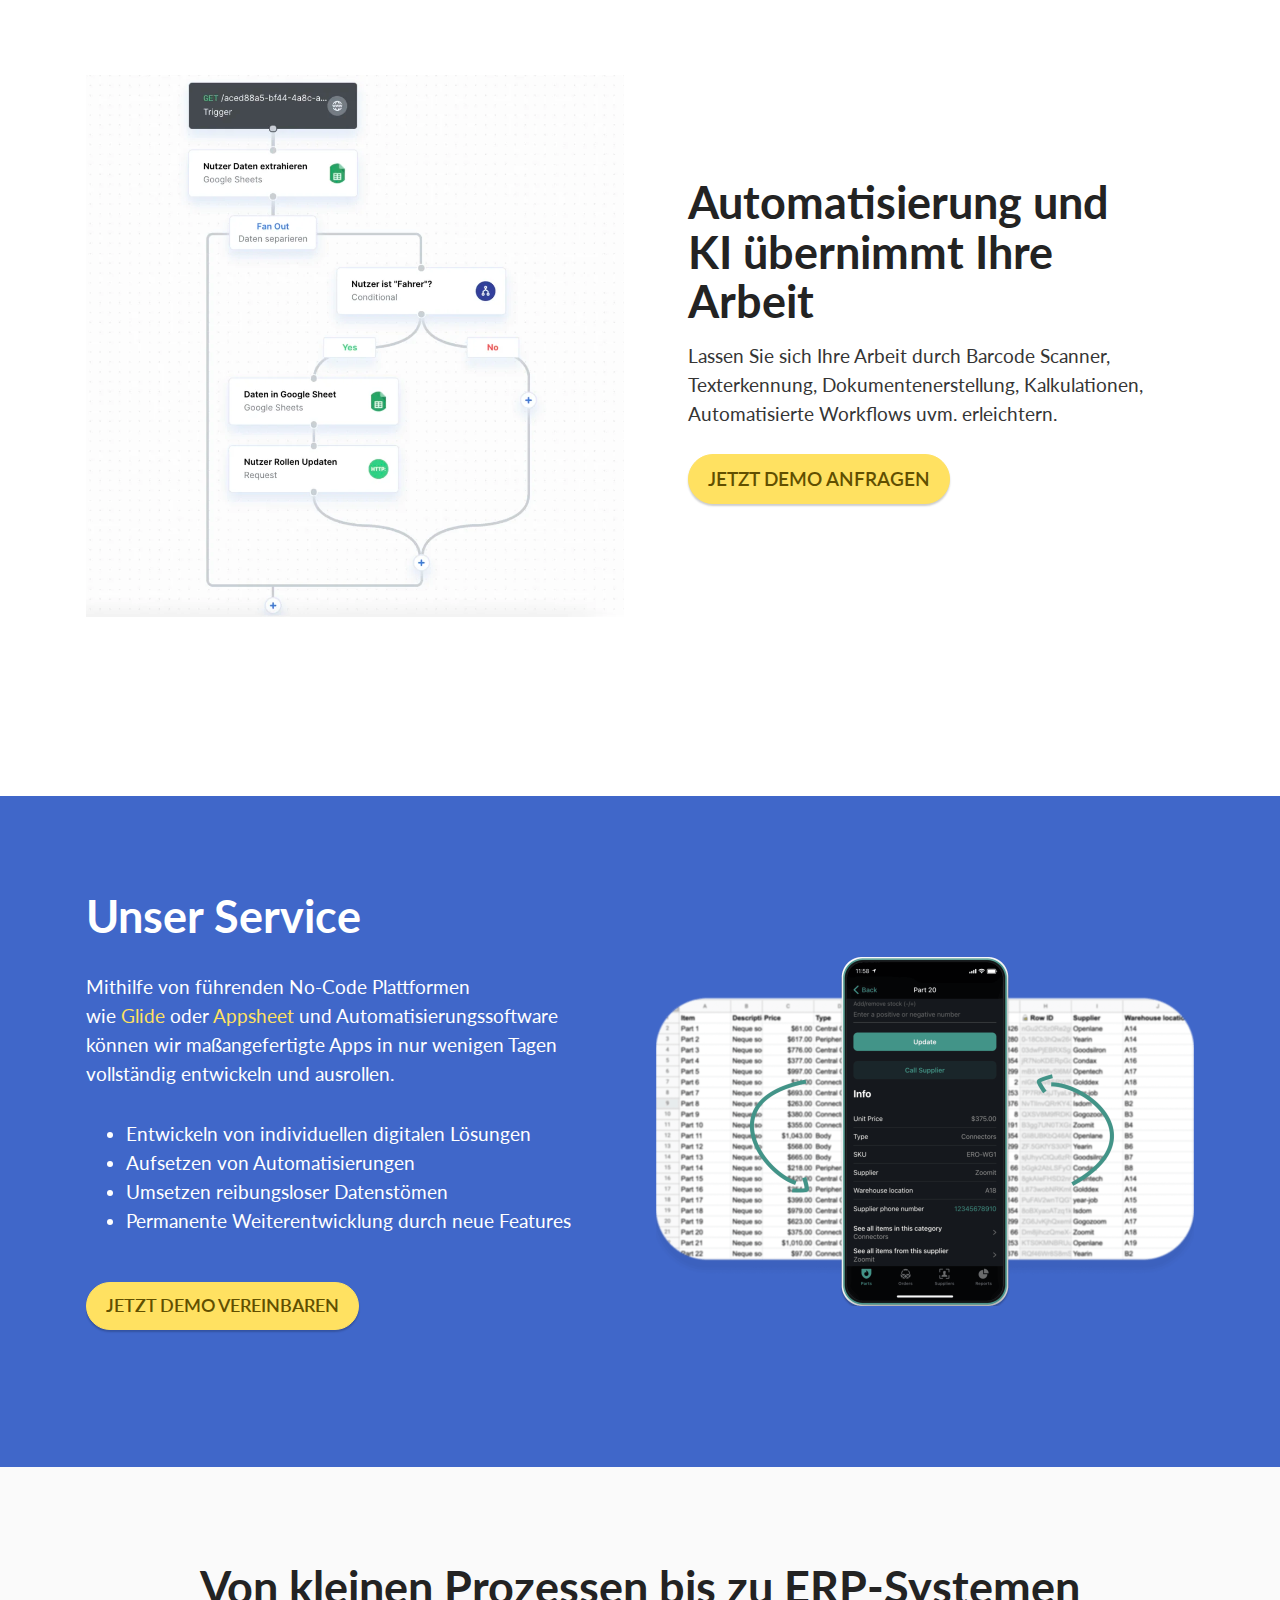
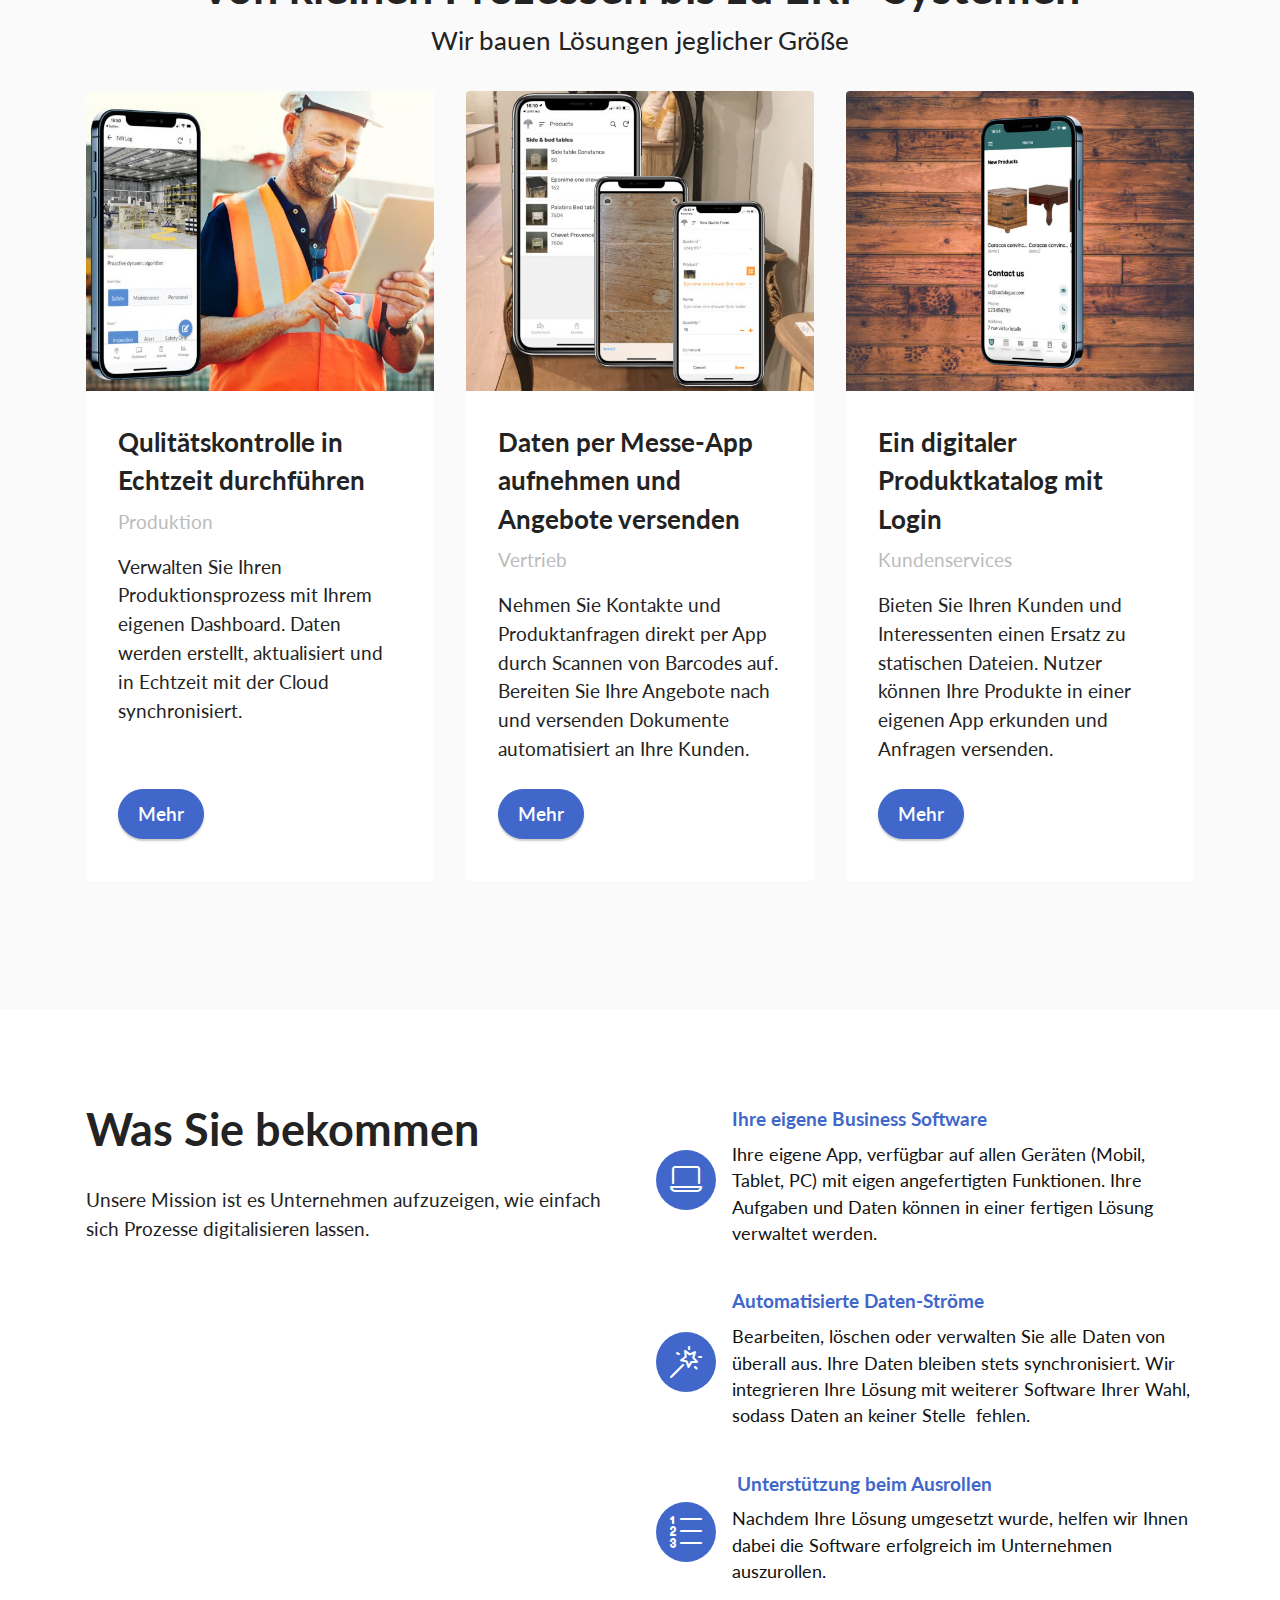
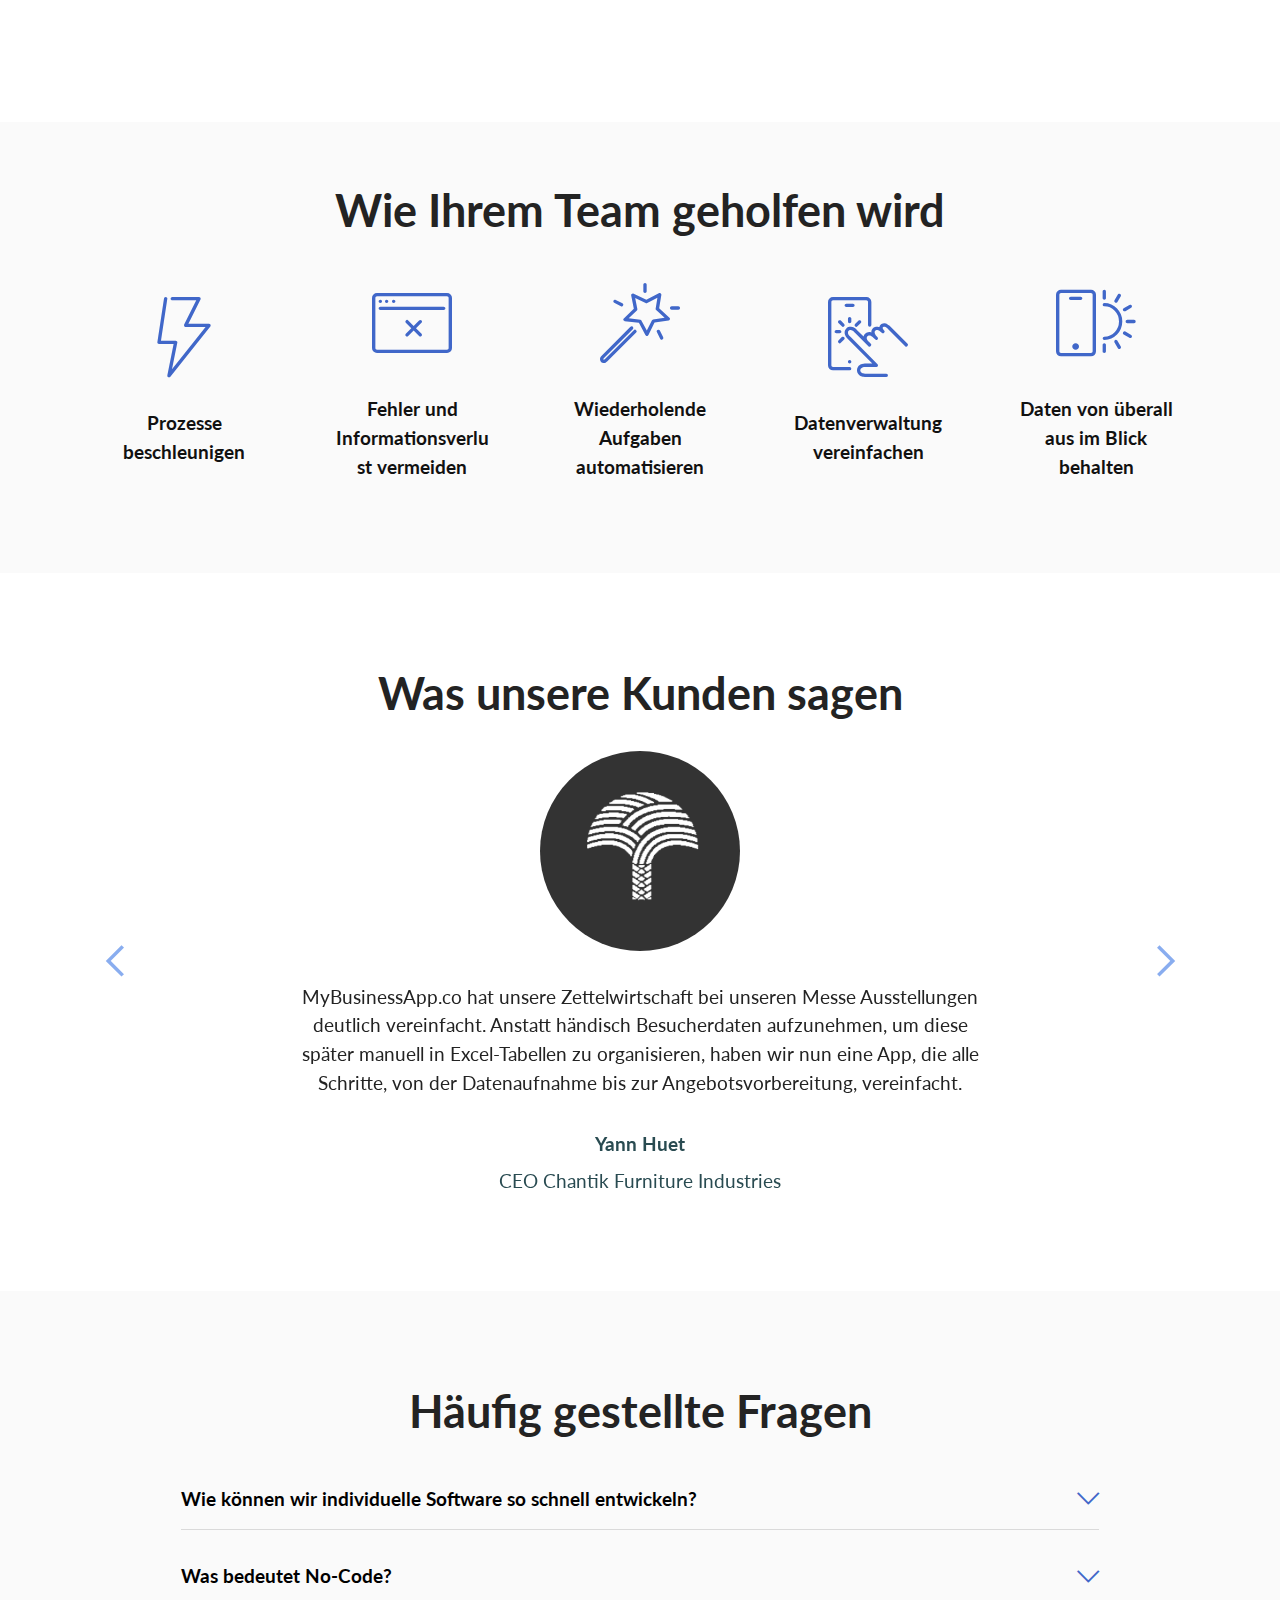
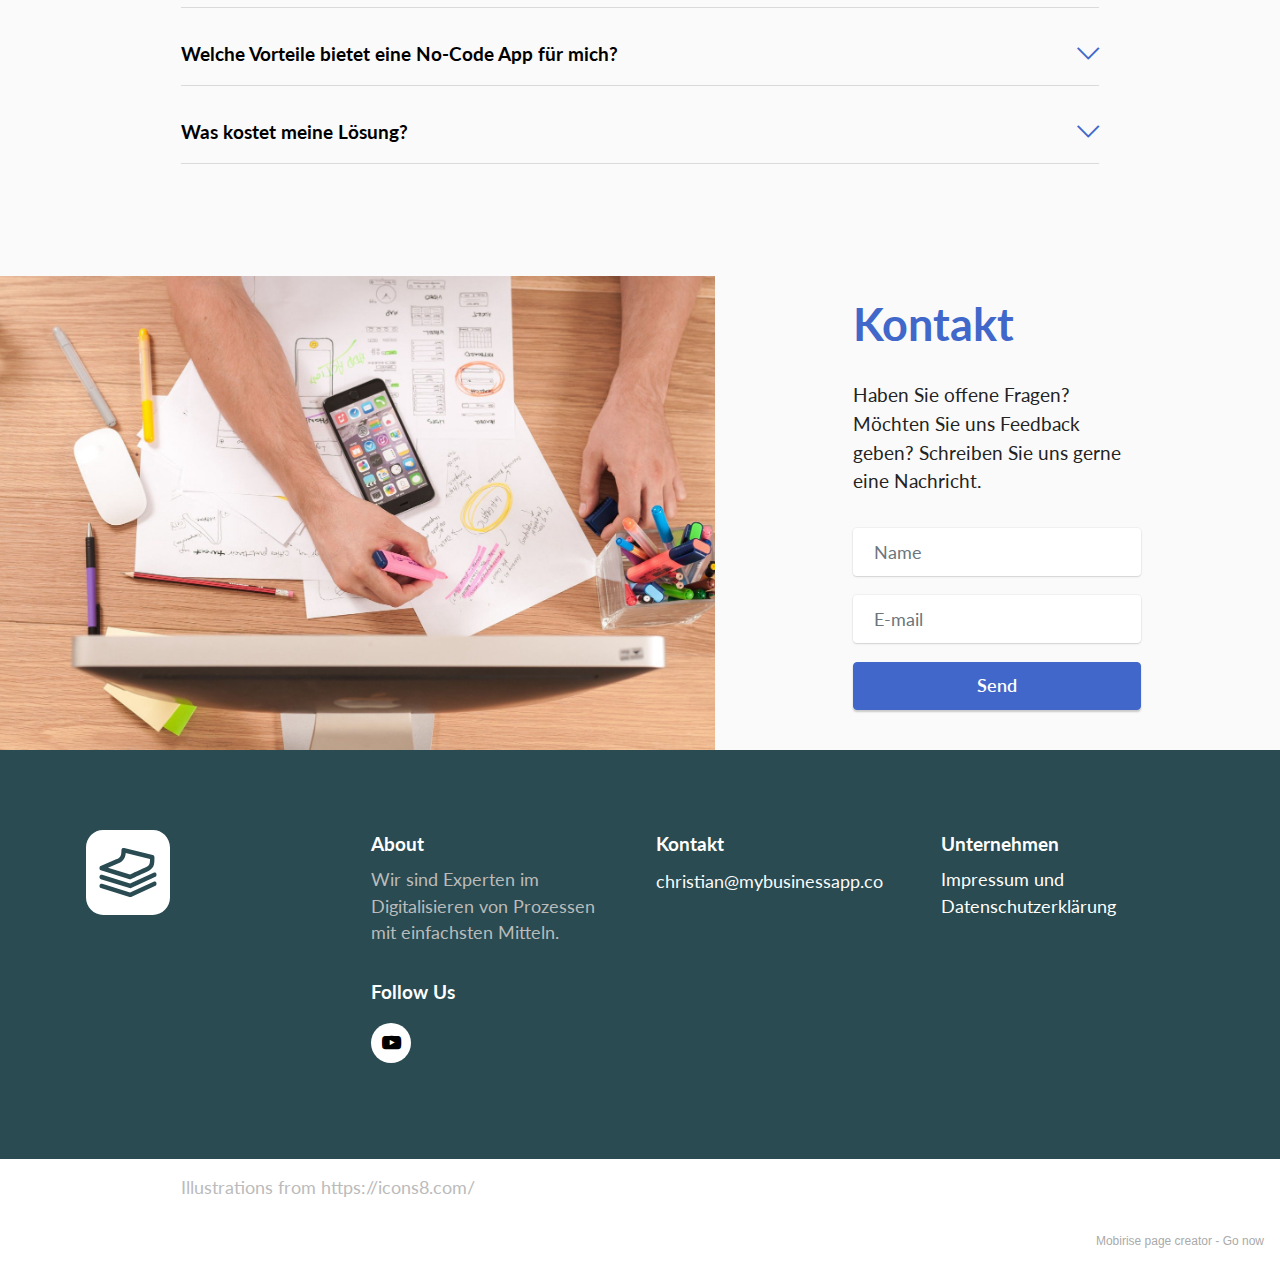
==== commit 939d2218: "reel" ====
--- a/de/index.html
+++ b/de/index.html
@@ -10,7 +10,7 @@
   <meta property="og:image" content="assets/images/index-meta.jpeg">
   <meta name="twitter:title" content="Die einfachsten Apps für Geschäftsprozesse - mybusinessapp.co">
   <meta name="viewport" content="width=device-width, initial-scale=1, minimum-scale=1">
-  <link rel="shortcut icon" href="assets/images/mybusinessapp-logo-dark.svg" type="image/x-icon">
+  <link rel="shortcut icon" href="assets/images/mybusinessapp-logo-darkblue.svg" type="image/x-icon">
   <meta name="description" content="Wir bauen die einfachsten Software-Lösungen für Unternehmen die ineffiziente Kommunikation und Verwaltungsarbeit abschaffen möchten">
   
   
@@ -44,7 +44,7 @@
             <div class="navbar-brand">
                 <span class="navbar-logo">
                     <a href="https://mybusinessapp.co/de">
-                        <img src="assets/images/mybusinessapp-logo-dark.svg" alt="mybusinessapp logo" style="height: 3rem;">
+                        <img src="assets/images/mybusinessapp-logo-darkblue.svg" alt="mybusinessapp logo" style="height: 3.2rem;">
                     </a>
                 </span>
                 <span class="navbar-caption-wrap"><a class="navbar-caption text-primary display-7" href="index.html">MyBusinessApp.co</a></span>
@@ -62,14 +62,14 @@
                     <li class="nav-item"><a class="nav-link link text-black text-primary display-4" href="index.html#form3-2a">📫 Kontakt</a>
                     </li><li class="nav-item dropdown"><a class="nav-link link text-black dropdown-toggle display-4" href="#" data-toggle="dropdown-submenu" aria-expanded="false">🇩🇪</a><div class="dropdown-menu"><a class="text-black dropdown-item text-primary display-4" href="index.html">🇩🇪 Deutsch</a><a class="text-black dropdown-item text-primary display-4" href="https://mybusinessapp.co/">🇬🇧 English</a></div></li></ul>
                 
-                <div class="navbar-buttons mbr-section-btn"><a class="btn btn-secondary display-4" href="https://calendly.com/christianseidel-cs/introduction" target="_blank">
+                <div class="navbar-buttons mbr-section-btn"><a class="btn btn-warning display-4" href="https://calendly.com/christianseidel-cs/introduction" target="_blank">
                         DEMO VEREINBAREN</a></div>
             </div>
         </div>
     </nav>
 </section>
 
-<section class="header10 cid-srr2T1XcI5 mbr-parallax-background" id="header10-38">
+<section class="header10 cid-srr2T1XcI5" id="header10-38">
 
     
 
@@ -79,8 +79,7 @@
         <div class="row justify-content-center">
             <div class="col-md-12 col-lg-9">
                 <h1 class="mbr-section-title mbr-fonts-style mb-3 display-1"><strong>Prozesse mühelos digitalisiert</strong></h1>
-                <p class="mbr-text mbr-fonts-style display-5">
-                    Wir helfen Ihnen ernsthaft papierlos zu werden und Geschäftsprozesse durch Ihre eigene, smarte App zu erleichtern. Umsetzung in weniger als einer Woche.</p>
+                <p class="mbr-text mbr-fonts-style display-5">Arbeiten Sie ernsthaft papierlos und digitalisieren Sie Prozesse mit individuell angefertigten Software Lösungen. Dank Baukasten-Prinzip einfach und kosteneffizient.</p>
                 <div class="mbr-section-btn mt-3"><a class="btn btn-warning display-4" href="https://calendly.com/christianseidel-cs/introduction" target="_blank">GENAU DAS BRAUCHE ICH 🙏🏻</a></div>
                 <div class="image-wrap mt-4">
                     <img src="assets/images/3d-hands-classy-161-1228x850.png" alt="Mobirise" title="">
@@ -98,7 +97,7 @@
     <div class="container">
         <div class="mbr-section-head">
             <div class="col-12">
-                <h4 class="mbr-section-title mbr-fonts-style align-center mb-0 display-2"><strong>Stellen Sie sich vor, Sie könnten eine Software benutzen, die...</strong></h4>
+                <h4 class="mbr-section-title mbr-fonts-style align-center mb-0 display-2"><strong>Sie suchen Software-Lösungen, die...</strong></h4>
                 
             </div>
         </div>
@@ -156,7 +155,7 @@
                 <h6 class="mbr-section-subtitle mbr-fonts-style mb-4 display-2"><strong>Einfacher geht Digitalisierung nicht</strong></h6>
             </div>
             <div class="col-md-12 col-lg-6">
-                <p class="mbr-text mbr-fonts-style display-7">Wir sind Experten im Bereich Software-Entwicklung mittels No-Code Technology.<br><br>Dank vorgefertigten Software-Modulen, können wir individuelle Apps innerhalb weniger Tagen entwickeln. Unsere Lösungen ersetzen veraltete Kommunikationswege und helfen Unternehmen Prozesse zu digitalisieren.<br><br>Unser Ziel ist es Unternehmen den Zugang zu moderner Technologie zu vereinfachen.<br> </p>
+                <p class="mbr-text mbr-fonts-style display-7">Wir sind Experten für die <strong>Entwicklung eigener Unternehmens-Software</strong> und setzen dabei auf führende Anbieter zum Erstellen individueller Software ohne Programmieraufwand (sog. No-Code Technologie).<br><br>Dank vorgefertigten Modulen und existierender Lösungen, können wir deshalb individuelle Apps innerhalb weniger Tagen entwickeln. Unsere Lösungen ersetzen veraltete Kommunikationswege und helfen Unternehmen, <strong>Prozesse zu mit einfachsten Mitteln zu digitalisieren</strong>.<br><br>Wir arbeiten von Anfang bis Ende an der Umsetzung Ihrer Lösung. Unsere Kunden erhalten somit fertige Anwendungen und können diese <strong>sofort im Unternehmen einsetzen</strong>.</p>
             </div>
         </div>
     </div>
@@ -172,7 +171,7 @@
         <div class="row justify-content-center">
             <div class="col-md-12 col-lg-9">
                 <h1 class="mbr-section-title mbr-fonts-style mb-3 display-2">Wenn Sie <strong>Excel</strong>, <strong>Stift &amp; Zettel</strong>, <strong>E-mail</strong> oder <strong>Fotos</strong> zum Verwalten Ihrer Daten nutzen, dann werden Sie das hier lieben!</h1>
-                <p class="mbr-text mbr-fonts-style display-5">Wir bringen all Ihre Daten in eine App.<br></p>
+                
                 
                 <div class="image-wrap mt-4">
                     <img src="assets/images/inventorytabletmobile-1980x1372.png" alt="Mobirise" title="">
@@ -392,7 +391,7 @@
             <div class="card col-12 col-md-4 col-lg-2 p-3">
                 <div class="card-wrapper">
                     <div class="card-box align-center">
-                        <span class="mbr-iconfont mbri-speed" style="color: rgb(42, 157, 143); fill: rgb(42, 157, 143);"></span>
+                        <span class="mbr-iconfont mbri-speed" style="color: rgb(64, 103, 201); fill: rgb(64, 103, 201);"></span>
                         <h4 class="card-title align-center mbr-black mbr-fonts-style display-7"><strong>Prozesse beschleunigen</strong></h4>
                     </div>
                 </div>
@@ -400,7 +399,7 @@
             <div class="card p-3 col-12 col-md-4 col-lg-2">
                 <div class="card-wrapper">
                     <div class="card-box align-center">
-                        <span class="mbr-iconfont mbri-error" style="color: rgb(42, 157, 143); fill: rgb(42, 157, 143);"></span>
+                        <span class="mbr-iconfont mbri-error" style="color: rgb(64, 103, 201); fill: rgb(64, 103, 201);"></span>
                         <h4 class="card-title align-center mbr-black mbr-fonts-style display-7"><strong>Fehler und Informationsverlust vermeiden</strong></h4>
                     </div>
                 </div>
@@ -408,7 +407,7 @@
             <div class="card p-3 col-12 col-md-4 col-lg-2">
                 <div class="card-wrapper">
                     <div class="card-box align-center">
-                        <span class="mbr-iconfont mbri-magic-stick" style="color: rgb(42, 157, 143); fill: rgb(42, 157, 143);"></span>
+                        <span class="mbr-iconfont mbri-magic-stick" style="color: rgb(64, 103, 201); fill: rgb(64, 103, 201);"></span>
                         <h4 class="card-title align-center mbr-black mbr-fonts-style display-7">
                             <strong>Wiederholende Aufgaben automatisieren</strong></h4>
                     </div>
@@ -417,7 +416,7 @@
             <div class="card p-3 col-12 col-md-4 col-lg-2">
                 <div class="card-wrapper">
                     <div class="card-box align-center">
-                        <span class="mbr-iconfont mbri-touch" style="color: rgb(42, 157, 143); fill: rgb(42, 157, 143);"></span>
+                        <span class="mbr-iconfont mbri-touch" style="color: rgb(64, 103, 201); fill: rgb(64, 103, 201);"></span>
                         <h4 class="card-title align-center mbr-black mbr-fonts-style display-7">
                             <strong>Datenverwaltung vereinfachen</strong></h4>
                     </div>
@@ -426,7 +425,7 @@
             <div class="card p-3 col-12 col-md-4 col-lg-2">
                 <div class="card-wrapper">
                     <div class="card-box align-center">
-                        <span class="mbr-iconfont mbri-mobirise" style="color: rgb(42, 157, 143); fill: rgb(42, 157, 143);"></span>
+                        <span class="mbr-iconfont mbri-mobirise" style="color: rgb(64, 103, 201); fill: rgb(64, 103, 201);"></span>
                         <h4 class="card-title align-center mbr-black mbr-fonts-style display-7">
                             <strong>Daten von überall aus im Blick behalten</strong></h4>
                     </div>
@@ -501,12 +500,12 @@
                     <div id="bootstrap-toggle" class="toggle-panel accordionStyles tab-content">
                         <div class="card mb-3">
                             <div class="card-header" role="tab" id="headingOne">
-                                <a role="button" class="collapsed panel-title text-black" data-toggle="collapse" data-core="" href="#collapse1_16" aria-expanded="false" aria-controls="collapse1">
+                                <a role="button" class="collapsed panel-title text-black" data-toggle="collapse" data-core="" href="#collapse1_13" aria-expanded="false" aria-controls="collapse1">
                                     <h6 class="panel-title-edit mbr-fonts-style mb-0 display-7"><strong>Wie können wir individuelle Software so schnell entwickeln?</strong></h6>
                                     <span class="sign mbr-iconfont mbri-arrow-down"></span>
                                 </a>
                             </div>
-                            <div id="collapse1_16" class="panel-collapse noScroll collapse" role="tabpanel" aria-labelledby="headingOne">
+                            <div id="collapse1_13" class="panel-collapse noScroll collapse" role="tabpanel" aria-labelledby="headingOne">
                                 <div class="panel-body">
                                     <p class="mbr-fonts-style panel-text display-7">Wir sind auf das Erstellen von Anwendungen mittels No-Code Technologie spezialisiert. Mithilfe von Anwendungen wie Google's <em>Appsheet</em> oder Automatisierungs-Lösung <em>Integromat</em> können wir voll funktionsfähige Apps innerhalb weniger Tage bauen.&nbsp;</p>
                                 </div>
@@ -514,13 +513,13 @@
                         </div>
                         <div class="card mb-3">
                             <div class="card-header" role="tab" id="headingTwo">
-                                <a role="button" class="collapsed panel-title text-black" data-toggle="collapse" data-core="" href="#collapse2_16" aria-expanded="false" aria-controls="collapse2">
+                                <a role="button" class="collapsed panel-title text-black" data-toggle="collapse" data-core="" href="#collapse2_13" aria-expanded="false" aria-controls="collapse2">
                                     <h6 class="panel-title-edit mbr-fonts-style mb-0 display-7"><strong>Was bedeutet No-Code?</strong></h6>
                                     <span class="sign mbr-iconfont mbri-arrow-down"></span>
                                 </a>
 
                             </div>
-                            <div id="collapse2_16" class="panel-collapse noScroll collapse" role="tabpanel" aria-labelledby="headingTwo">
+                            <div id="collapse2_13" class="panel-collapse noScroll collapse" role="tabpanel" aria-labelledby="headingTwo">
                                 <div class="panel-body">
                                     <p class="mbr-fonts-style panel-text display-7">No-Code Tools erlauben Nutzern, Webseiten oder Software-Anwendungen mithilfe von fertigen Modulen zu erstellen. Wie der Name bereits andeutet, lassen sich dabei vollständige Anwendungen ohne herkömmliches Programmieren erstellen.&nbsp;<br><br>Denken Sie an die Veränderung in der Web-Entwicklung. In den letzten Jahren sind Anwendungen zum Erstellen professioneller Webseiten immer größer geworden (z.B. Wix, Webflow). Diese No-Code Plattformen erlauben es Nutzern beindruckende Webseiten zu erstellen, ohne coden zu müssen. <br><br>Was für Webseiten geschieht, passiert nun ebenso in der Software-Entwicklung. Es lassen sich mittlerweile komplexe Software-Lösungen mithilfe von No-Code Plattformen bauen.<br></p>
                                 </div>
@@ -528,12 +527,12 @@
                         </div>
                         <div class="card mb-3">
                             <div class="card-header" role="tab" id="headingThree">
-                                <a role="button" class="collapsed panel-title text-black" data-toggle="collapse" data-core="" href="#collapse3_16" aria-expanded="false" aria-controls="collapse3">
+                                <a role="button" class="collapsed panel-title text-black" data-toggle="collapse" data-core="" href="#collapse3_13" aria-expanded="false" aria-controls="collapse3">
                                     <h6 class="panel-title-edit mbr-fonts-style mb-0 display-7"><strong>Welche Vorteile bietet eine No-Code App für mich?</strong></h6>
                                     <span class="sign mbr-iconfont mbri-arrow-down"></span>
                                 </a>
                             </div>
-                            <div id="collapse3_16" class="panel-collapse noScroll collapse" role="tabpanel" aria-labelledby="headingThree">
+                            <div id="collapse3_13" class="panel-collapse noScroll collapse" role="tabpanel" aria-labelledby="headingThree">
                                 <div class="panel-body">
                                     <p class="mbr-fonts-style panel-text display-7">Die Vorteile liegen klar auf der Hand: Warum Lösungen neu entwickeln, wenn es bereits fertige Module gibt?<br> <br>Durch das Verwenden existierender Technologie lassen sich Kosten und Entwicklunszeit bedeutend senken.</p>
                                 </div>
@@ -541,12 +540,12 @@
                         </div>
                         <div class="card mb-3">
                             <div class="card-header" role="tab" id="headingThree">
-                                <a role="button" class="collapsed panel-title text-black" data-toggle="collapse" data-core="" href="#collapse4_16" aria-expanded="false" aria-controls="collapse4">
+                                <a role="button" class="collapsed panel-title text-black" data-toggle="collapse" data-core="" href="#collapse4_13" aria-expanded="false" aria-controls="collapse4">
                                     <h6 class="panel-title-edit mbr-fonts-style mb-0 display-7"><strong>Was kostet meine Lösung?</strong></h6>
                                     <span class="sign mbr-iconfont mbri-arrow-down"></span>
                                 </a>
                             </div>
-                            <div id="collapse4_16" class="panel-collapse noScroll collapse" role="tabpanel" aria-labelledby="headingThree">
+                            <div id="collapse4_13" class="panel-collapse noScroll collapse" role="tabpanel" aria-labelledby="headingThree">
                                 <div class="panel-body">
                                     <p class="mbr-fonts-style panel-text display-7">
                                        Da wir individuelle Lösungen entwickeln, lassen sich keine pauschalen Preise vorab geben. Die Entwicklungskosten einer fertigen App belaufen sich um die 1500 € - 4000 €.<br><br>In einem ersten Demo Gespräch können wir basierend auf Ihren Anforderungen bereits grobe Aussagen über die Kosten treffen. Buchen Sie einfach einen Termin über den Button "Demo Vereinbaren". Wir freuen uns auf Sie!</p>
@@ -575,7 +574,7 @@
                 </div>
             </div>
             <div class="col-lg-3 offset-lg-1 mbr-form" data-form-type="formoid">
-                <form action="https://mobirise.eu/" method="POST" class="mbr-form form-with-styler" data-form-title="Form Name"><input type="hidden" name="email" data-form-email="true" value="uwb9PexsSkCC/xYKSzF3G01axW6xqz6CEXqh/+BbiRAtMKVSPbGXCiWc1qIGYfS+o2OQcLxYBK2Wh94+0soh1ARqt6gkbhqVWxtqG1OOOpy63/fm3shNxoJ+mBsagu4I">
+                <form action="https://mobirise.eu/" method="POST" class="mbr-form form-with-styler" data-form-title="Form Name"><input type="hidden" name="email" data-form-email="true" value="nLrwYl9exrlX0ekMp+zo7ZD6YBj9dip5wAjYGgcOh563hxIPyl5xDZCBQj6ViCGrU4xEnKBu4pzK8Qw0MDH59k7ViP1Xq5cyZzXfiNcj+z2RZCeu+mKmLbsA/qlt4wfz">
                     <div class="">
                         <div hidden="hidden" data-form-alert="" class="alert alert-success col-12">Vielen Dank für die Nachricht. Wir melden uns umgehend zurück.</div>
                         <div hidden="hidden" data-form-alert-danger="" class="alert alert-danger col-12">Oops...! some
@@ -663,7 +662,7 @@
             </div>
         </div>
     </div>
-</section><section style="background-color: #fff; font-family: -apple-system, BlinkMacSystemFont, 'Segoe UI', 'Roboto', 'Helvetica Neue', Arial, sans-serif; color:#aaa; font-size:12px; padding: 0; align-items: center; display: flex;"><a href="https://mobirise.site/q" style="flex: 1 1; height: 3rem; padding-left: 1rem;"></a><p style="flex: 0 0 auto; margin:0; padding-right:1rem;">Website <a href="https://mobirise.site/f" style="color:#aaa;">was started</a> with Mobirise</p></section><script src="assets/web/assets/jquery/jquery.min.js"></script>  <script src="assets/popper/popper.min.js"></script>  <script src="assets/tether/tether.min.js"></script>  <script src="assets/bootstrap/js/bootstrap.min.js"></script>  <script src="assets/web/assets/cookies-alert-plugin/cookies-alert-core.js"></script>  <script src="assets/web/assets/cookies-alert-plugin/cookies-alert-script.js"></script>  <script src="assets/smoothscroll/smooth-scroll.js"></script>  <script src="assets/dropdown/js/nav-dropdown.js"></script>  <script src="assets/dropdown/js/navbar-dropdown.js"></script>  <script src="assets/touchswipe/jquery.touch-swipe.min.js"></script>  <script src="assets/parallax/jarallax.min.js"></script>  <script src="assets/bootstrapcarouselswipe/bootstrap-carousel-swipe.js"></script>  <script src="assets/mbr-testimonials-slider/mbr-testimonials-slider.js"></script>  <script src="assets/mbr-switch-arrow/mbr-switch-arrow.js"></script>  <script src="assets/formstyler/jquery.formstyler.js"></script>  <script src="assets/formstyler/jquery.formstyler.min.js"></script>  <script src="assets/datepicker/jquery.datetimepicker.full.js"></script>  <script src="assets/theme/js/script.js"></script>  <script src="assets/formoid/formoid.min.js"></script>  
+</section><section style="background-color: #fff; font-family: -apple-system, BlinkMacSystemFont, 'Segoe UI', 'Roboto', 'Helvetica Neue', Arial, sans-serif; color:#aaa; font-size:12px; padding: 0; align-items: center; display: flex;"><a href="https://mobirise.site/a" style="flex: 1 1; height: 3rem; padding-left: 1rem;"></a><p style="flex: 0 0 auto; margin:0; padding-right:1rem;">Mobirise page creator - <a href="https://mobirise.site/n" style="color:#aaa;">Go now</a></p></section><script src="assets/web/assets/jquery/jquery.min.js"></script>  <script src="assets/popper/popper.min.js"></script>  <script src="assets/tether/tether.min.js"></script>  <script src="assets/bootstrap/js/bootstrap.min.js"></script>  <script src="assets/web/assets/cookies-alert-plugin/cookies-alert-core.js"></script>  <script src="assets/web/assets/cookies-alert-plugin/cookies-alert-script.js"></script>  <script src="assets/smoothscroll/smooth-scroll.js"></script>  <script src="assets/dropdown/js/nav-dropdown.js"></script>  <script src="assets/dropdown/js/navbar-dropdown.js"></script>  <script src="assets/touchswipe/jquery.touch-swipe.min.js"></script>  <script src="assets/bootstrapcarouselswipe/bootstrap-carousel-swipe.js"></script>  <script src="assets/mbr-testimonials-slider/mbr-testimonials-slider.js"></script>  <script src="assets/mbr-switch-arrow/mbr-switch-arrow.js"></script>  <script src="assets/formstyler/jquery.formstyler.js"></script>  <script src="assets/formstyler/jquery.formstyler.min.js"></script>  <script src="assets/datepicker/jquery.datetimepicker.full.js"></script>  <script src="assets/theme/js/script.js"></script>  <script src="assets/formoid/formoid.min.js"></script>  
   
   
 <div id="cookie-dialog" style="display: none;"><div id="cookiesdirective"><div style="position: fixed; top: 0; right: 0; bottom: 0; left: 0; background-color: rgb(0, 0, 0); opacity: 0.8; z-index: 9999;"></div><div style="position: fixed; top: 0; right: 0; bottom: 0; left: 0; display: flex; align-items: center; z-index: 10000"><div class="cookie-wrapper" style="position: relative; width: 100%; max-width: 500px; margin-right: auto; margin-left: auto; padding: 1rem; text-align: center; border-radius: .3rem; box-shadow: 0 10px 40px 0 rgba(0,0,0,0.2); color:#424a4d; background:rgba(250, 250, 250, 0.99);"><div class="mbr-text"><p class="display-7">We use cookies to give you the best experience. Read our <a style='color: #424a4d; text-decoration: underline;' href='privacy.html'>cookie policy</a>.</p></div><div class="mbr-section-btn"><a style="margin:0;;" class="btn btn-sm btn-primary display-7" id="impliedsubmit">Agree</a></div></div></div></div></div>
--- a/de/assets/mobirise/css/mbr-additional.css
+++ b/de/assets/mobirise/css/mbr-additional.css
@@ -102,7 +102,7 @@
   border-radius: 4px;
 }
 .bg-primary {
-  background-color: #335c67 !important;
+  background-color: #4067c9 !important;
 }
 .bg-success {
   background-color: #00a896 !important;
@@ -118,8 +118,8 @@
 }
 .btn-primary,
 .btn-primary:active {
-  background-color: #335c67 !important;
-  border-color: #335c67 !important;
+  background-color: #4067c9 !important;
+  border-color: #4067c9 !important;
   color: #ffffff !important;
   box-shadow: 0 2px 2px 0 rgba(0, 0, 0, 0.2);
 }
@@ -128,15 +128,15 @@
 .btn-primary.focus,
 .btn-primary.active {
   color: #ffffff !important;
-  background-color: #16282d !important;
-  border-color: #16282d !important;
+  background-color: #27448b !important;
+  border-color: #27448b !important;
   box-shadow: 0 2px 5px 0 rgba(0, 0, 0, 0.2);
 }
 .btn-primary.disabled,
 .btn-primary:disabled {
   color: #ffffff !important;
-  background-color: #16282d !important;
-  border-color: #16282d !important;
+  background-color: #27448b !important;
+  border-color: #27448b !important;
 }
 .btn-secondary,
 .btn-secondary:active {
@@ -296,13 +296,13 @@
 .btn-primary-outline:active {
   background-color: transparent !important;
   border-color: transparent;
-  color: #335c67;
+  color: #4067c9;
 }
 .btn-primary-outline:hover,
 .btn-primary-outline:focus,
 .btn-primary-outline.focus,
 .btn-primary-outline.active {
-  color: #16282d !important;
+  color: #27448b !important;
   background-color: transparent!important;
   border-color: transparent!important;
   box-shadow: none!important;
@@ -310,8 +310,8 @@
 .btn-primary-outline.disabled,
 .btn-primary-outline:disabled {
   color: #ffffff !important;
-  background-color: #335c67 !important;
-  border-color: #335c67 !important;
+  background-color: #4067c9 !important;
+  border-color: #4067c9 !important;
 }
 .btn-secondary-outline,
 .btn-secondary-outline:active {
@@ -461,7 +461,7 @@
   border-color: #fafafa !important;
 }
 .text-primary {
-  color: #335c67 !important;
+  color: #4067c9 !important;
 }
 .text-secondary {
   color: #294b51 !important;
@@ -487,7 +487,7 @@
 a.text-primary:hover,
 a.text-primary:focus,
 a.text-primary.active {
-  color: #111f23 !important;
+  color: #243e7f !important;
 }
 a.text-secondary:hover,
 a.text-secondary:focus,
@@ -538,7 +538,7 @@
   background-position: 0px 1.2em;
 }
 .nav-tabs .nav-link.active {
-  color: #335c67;
+  color: #4067c9;
 }
 .nav-tabs .nav-link:not(.active) {
   color: #232323;
@@ -562,8 +562,8 @@
   border-radius: 100px !important;
 }
 .mbr-gallery-filter li.active .btn {
-  background-color: #335c67;
-  border-color: #335c67;
+  background-color: #4067c9;
+  border-color: #4067c9;
   color: #ffffff;
 }
 .mbr-gallery-filter li.active .btn:focus {
@@ -574,11 +574,11 @@
 }
 a,
 a:hover {
-  color: #335c67;
+  color: #4067c9;
 }
 .mbr-plan-header.bg-primary .mbr-plan-subtitle,
 .mbr-plan-header.bg-primary .mbr-plan-price-desc {
-  color: #66a3b3;
+  color: #dfe6f6;
 }
 .mbr-plan-header.bg-success .mbr-plan-subtitle,
 .mbr-plan-header.bg-success .mbr-plan-price-desc {
@@ -612,7 +612,7 @@
 .form-control:hover,
 .form-control:focus {
   box-shadow: rgba(0, 0, 0, 0.07) 0px 1px 1px 0px, rgba(0, 0, 0, 0.07) 0px 1px 3px 0px, rgba(0, 0, 0, 0.03) 0px 0px 0px 1px;
-  border-color: #335c67 !important;
+  border-color: #4067c9 !important;
 }
 .form-control:-webkit-input-placeholder {
   font-family: 'Lato', sans-serif;
@@ -624,7 +624,7 @@
   font-size: 1.375rem;
 }
 blockquote {
-  border-color: #335c67;
+  border-color: #4067c9;
 }
 /* Forms */
 .mbr-form .input-group-btn a.btn {
@@ -642,14 +642,14 @@
 }
 .jq-selectbox li:hover,
 .jq-selectbox li.selected {
-  background-color: #335c67;
+  background-color: #4067c9;
   color: #ffffff;
 }
 .jq-number__spin {
   transition: 0.25s ease;
 }
 .jq-number__spin:hover {
-  border-color: #335c67;
+  border-color: #4067c9;
 }
 .jq-selectbox .jq-selectbox__trigger-arrow,
 .jq-number__spin.minus:after,
@@ -661,14 +661,14 @@
 .jq-selectbox:hover .jq-selectbox__trigger-arrow,
 .jq-number__spin.minus:hover:after,
 .jq-number__spin.plus:hover:after {
-  border-top-color: #335c67;
-  border-bottom-color: #335c67;
+  border-top-color: #4067c9;
+  border-bottom-color: #4067c9;
 }
 .xdsoft_datetimepicker .xdsoft_calendar td.xdsoft_default,
 .xdsoft_datetimepicker .xdsoft_calendar td.xdsoft_current,
 .xdsoft_datetimepicker .xdsoft_timepicker .xdsoft_time_box > div > div.xdsoft_current {
   color: #ffffff !important;
-  background-color: #335c67 !important;
+  background-color: #4067c9 !important;
   box-shadow: none !important;
 }
 .xdsoft_datetimepicker .xdsoft_calendar td:hover,
@@ -699,7 +699,7 @@
   top: 50%;
   left: 50%;
   transform: translateX(-50%) translateY(-50%);
-  background-image: url("data:image/svg+xml;charset=UTF-8,%3csvg width='32' height='32' viewBox='0 0 64 64' xmlns='http://www.w3.org/2000/svg' stroke='%23335c67' %3e%3cg fill='none' fill-rule='evenodd'%3e%3cg transform='translate(16 16)' stroke-width='2'%3e%3ccircle stroke-opacity='.5' cx='16' cy='16' r='16'/%3e%3cpath d='M32 16c0-9.94-8.06-16-16-16'%3e%3canimateTransform attributeName='transform' type='rotate' from='0 16 16' to='360 16 16' dur='1s' repeatCount='indefinite'/%3e%3c/path%3e%3c/g%3e%3c/g%3e%3c/svg%3e");
+  background-image: url("data:image/svg+xml;charset=UTF-8,%3csvg width='32' height='32' viewBox='0 0 64 64' xmlns='http://www.w3.org/2000/svg' stroke='%234067c9' %3e%3cg fill='none' fill-rule='evenodd'%3e%3cg transform='translate(16 16)' stroke-width='2'%3e%3ccircle stroke-opacity='.5' cx='16' cy='16' r='16'/%3e%3cpath d='M32 16c0-9.94-8.06-16-16-16'%3e%3canimateTransform attributeName='transform' type='rotate' from='0 16 16' to='360 16 16' dur='1s' repeatCount='indefinite'/%3e%3c/path%3e%3c/g%3e%3c/g%3e%3c/svg%3e");
 }
 section.lazy-placeholder:after {
   opacity: 0.5;
@@ -746,7 +746,7 @@
 }
 .cid-sqqwJXNxqY .dropdown-item:hover,
 .cid-sqqwJXNxqY .dropdown-item:focus {
-  background: #335c67 !important;
+  background: #4067c9 !important;
   color: white !important;
 }
 .cid-sqqwJXNxqY .dropdown-item:first-child {
@@ -841,7 +841,7 @@
 }
 @media (min-width: 992px) {
   .cid-sqqwJXNxqY .navbar.collapsed.opened:not(.navbar-short) .navbar-collapse {
-    max-height: calc(98.5vh - 3rem);
+    max-height: calc(98.5vh - 3.2rem);
   }
 }
 .cid-sqqwJXNxqY .navbar.collapsed .dropdown-menu .dropdown-submenu {
@@ -1065,7 +1065,7 @@
 .cid-srr2T1XcI5 {
   padding-top: 6rem;
   padding-bottom: 6rem;
-  background-image: url("../../../assets/images/spectrum-gradient.svg");
+  background-color: #fafafa;
 }
 .cid-srr2T1XcI5 .image-wrap img {
   width: 100%;
@@ -1078,11 +1078,11 @@
   }
 }
 .cid-srr2T1XcI5 .mbr-section-title {
-  color: #ffffff;
+  color: #4067c9;
 }
 .cid-srr2T1XcI5 .mbr-text,
 .cid-srr2T1XcI5 .mbr-section-btn {
-  color: #fafafa;
+  color: #232323;
 }
 .cid-sr4nrBQanQ {
   padding-top: 6rem;
@@ -1198,7 +1198,7 @@
 .cid-sqNvRufQ1t {
   padding-top: 6rem;
   padding-bottom: 6rem;
-  background-color: #294b51;
+  background-color: #4067c9;
 }
 .cid-sqNvRufQ1t .card-wrapper {
   padding-right: 2rem;
@@ -1296,7 +1296,7 @@
   margin-bottom: 2rem;
 }
 .cid-sqNvS77XfC .icon-box {
-  background: #335c67;
+  background: #4067c9;
   width: 60px;
   min-width: 60px;
   height: 60px;
@@ -1324,7 +1324,7 @@
   color: #232323;
 }
 .cid-sqNvS77XfC .icon-title {
-  color: #294b51;
+  color: #4067c9;
 }
 .cid-sqNvTNTyWm {
   padding-top: 4rem;
@@ -1442,7 +1442,7 @@
   padding-left: 1rem;
   font-family: 'Moririse2' !important;
   font-size: 1.4rem !important;
-  color: #335c67;
+  color: #4067c9;
 }
 .cid-srlA9YkxFi .panel-body,
 .cid-srlA9YkxFi .card-header {
@@ -1496,12 +1496,12 @@
   align-items: center;
 }
 .cid-sqNvUWxlKa .mbr-section-title {
-  color: #335c67;
+  color: #4067c9;
 }
 .cid-sr5ofXcuqC {
   padding-top: 5rem;
   padding-bottom: 5rem;
-  background-color: #294b51;
+  background-color: #232323;
 }
 .cid-sr5ofXcuqC .media-wrap {
   padding: 0;
@@ -1608,7 +1608,7 @@
 }
 .cid-sqqwJXNxqY .dropdown-item:hover,
 .cid-sqqwJXNxqY .dropdown-item:focus {
-  background: #335c67 !important;
+  background: #4067c9 !important;
   color: white !important;
 }
 .cid-sqqwJXNxqY .dropdown-item:first-child {
@@ -1703,7 +1703,7 @@
 }
 @media (min-width: 992px) {
   .cid-sqqwJXNxqY .navbar.collapsed.opened:not(.navbar-short) .navbar-collapse {
-    max-height: calc(98.5vh - 3rem);
+    max-height: calc(98.5vh - 3.2rem);
   }
 }
 .cid-sqqwJXNxqY .navbar.collapsed .dropdown-menu .dropdown-submenu {
@@ -2059,7 +2059,7 @@
 }
 .cid-sqqwJXNxqY .dropdown-item:hover,
 .cid-sqqwJXNxqY .dropdown-item:focus {
-  background: #335c67 !important;
+  background: #4067c9 !important;
   color: white !important;
 }
 .cid-sqqwJXNxqY .dropdown-item:first-child {
@@ -2154,7 +2154,7 @@
 }
 @media (min-width: 992px) {
   .cid-sqqwJXNxqY .navbar.collapsed.opened:not(.navbar-short) .navbar-collapse {
-    max-height: calc(98.5vh - 3rem);
+    max-height: calc(98.5vh - 3.2rem);
   }
 }
 .cid-sqqwJXNxqY .navbar.collapsed .dropdown-menu .dropdown-submenu {
--- a/de/assets/mobirise/css/mbr-additional.css
+++ b/de/assets/mobirise/css/mbr-additional.css
@@ -102,7 +102,7 @@
   border-radius: 4px;
 }
 .bg-primary {
-  background-color: #335c67 !important;
+  background-color: #4067c9 !important;
 }
 .bg-success {
   background-color: #00a896 !important;
@@ -118,8 +118,8 @@
 }
 .btn-primary,
 .btn-primary:active {
-  background-color: #335c67 !important;
-  border-color: #335c67 !important;
+  background-color: #4067c9 !important;
+  border-color: #4067c9 !important;
   color: #ffffff !important;
   box-shadow: 0 2px 2px 0 rgba(0, 0, 0, 0.2);
 }
@@ -128,15 +128,15 @@
 .btn-primary.focus,
 .btn-primary.active {
   color: #ffffff !important;
-  background-color: #16282d !important;
-  border-color: #16282d !important;
+  background-color: #27448b !important;
+  border-color: #27448b !important;
   box-shadow: 0 2px 5px 0 rgba(0, 0, 0, 0.2);
 }
 .btn-primary.disabled,
 .btn-primary:disabled {
   color: #ffffff !important;
-  background-color: #16282d !important;
-  border-color: #16282d !important;
+  background-color: #27448b !important;
+  border-color: #27448b !important;
 }
 .btn-secondary,
 .btn-secondary:active {
@@ -296,13 +296,13 @@
 .btn-primary-outline:active {
   background-color: transparent !important;
   border-color: transparent;
-  color: #335c67;
+  color: #4067c9;
 }
 .btn-primary-outline:hover,
 .btn-primary-outline:focus,
 .btn-primary-outline.focus,
 .btn-primary-outline.active {
-  color: #16282d !important;
+  color: #27448b !important;
   background-color: transparent!important;
   border-color: transparent!important;
   box-shadow: none!important;
@@ -310,8 +310,8 @@
 .btn-primary-outline.disabled,
 .btn-primary-outline:disabled {
   color: #ffffff !important;
-  background-color: #335c67 !important;
-  border-color: #335c67 !important;
+  background-color: #4067c9 !important;
+  border-color: #4067c9 !important;
 }
 .btn-secondary-outline,
 .btn-secondary-outline:active {
@@ -461,7 +461,7 @@
   border-color: #fafafa !important;
 }
 .text-primary {
-  color: #335c67 !important;
+  color: #4067c9 !important;
 }
 .text-secondary {
   color: #294b51 !important;
@@ -487,7 +487,7 @@
 a.text-primary:hover,
 a.text-primary:focus,
 a.text-primary.active {
-  color: #111f23 !important;
+  color: #243e7f !important;
 }
 a.text-secondary:hover,
 a.text-secondary:focus,
@@ -538,7 +538,7 @@
   background-position: 0px 1.2em;
 }
 .nav-tabs .nav-link.active {
-  color: #335c67;
+  color: #4067c9;
 }
 .nav-tabs .nav-link:not(.active) {
   color: #232323;
@@ -562,8 +562,8 @@
   border-radius: 100px !important;
 }
 .mbr-gallery-filter li.active .btn {
-  background-color: #335c67;
-  border-color: #335c67;
+  background-color: #4067c9;
+  border-color: #4067c9;
   color: #ffffff;
 }
 .mbr-gallery-filter li.active .btn:focus {
@@ -574,11 +574,11 @@
 }
 a,
 a:hover {
-  color: #335c67;
+  color: #4067c9;
 }
 .mbr-plan-header.bg-primary .mbr-plan-subtitle,
 .mbr-plan-header.bg-primary .mbr-plan-price-desc {
-  color: #66a3b3;
+  color: #dfe6f6;
 }
 .mbr-plan-header.bg-success .mbr-plan-subtitle,
 .mbr-plan-header.bg-success .mbr-plan-price-desc {
@@ -612,7 +612,7 @@
 .form-control:hover,
 .form-control:focus {
   box-shadow: rgba(0, 0, 0, 0.07) 0px 1px 1px 0px, rgba(0, 0, 0, 0.07) 0px 1px 3px 0px, rgba(0, 0, 0, 0.03) 0px 0px 0px 1px;
-  border-color: #335c67 !important;
+  border-color: #4067c9 !important;
 }
 .form-control:-webkit-input-placeholder {
   font-family: 'Lato', sans-serif;
@@ -624,7 +624,7 @@
   font-size: 1.375rem;
 }
 blockquote {
-  border-color: #335c67;
+  border-color: #4067c9;
 }
 /* Forms */
 .mbr-form .input-group-btn a.btn {
@@ -642,14 +642,14 @@
 }
 .jq-selectbox li:hover,
 .jq-selectbox li.selected {
-  background-color: #335c67;
+  background-color: #4067c9;
   color: #ffffff;
 }
 .jq-number__spin {
   transition: 0.25s ease;
 }
 .jq-number__spin:hover {
-  border-color: #335c67;
+  border-color: #4067c9;
 }
 .jq-selectbox .jq-selectbox__trigger-arrow,
 .jq-number__spin.minus:after,
@@ -661,14 +661,14 @@
 .jq-selectbox:hover .jq-selectbox__trigger-arrow,
 .jq-number__spin.minus:hover:after,
 .jq-number__spin.plus:hover:after {
-  border-top-color: #335c67;
-  border-bottom-color: #335c67;
+  border-top-color: #4067c9;
+  border-bottom-color: #4067c9;
 }
 .xdsoft_datetimepicker .xdsoft_calendar td.xdsoft_default,
 .xdsoft_datetimepicker .xdsoft_calendar td.xdsoft_current,
 .xdsoft_datetimepicker .xdsoft_timepicker .xdsoft_time_box > div > div.xdsoft_current {
   color: #ffffff !important;
-  background-color: #335c67 !important;
+  background-color: #4067c9 !important;
   box-shadow: none !important;
 }
 .xdsoft_datetimepicker .xdsoft_calendar td:hover,
@@ -699,7 +699,7 @@
   top: 50%;
   left: 50%;
   transform: translateX(-50%) translateY(-50%);
-  background-image: url("data:image/svg+xml;charset=UTF-8,%3csvg width='32' height='32' viewBox='0 0 64 64' xmlns='http://www.w3.org/2000/svg' stroke='%23335c67' %3e%3cg fill='none' fill-rule='evenodd'%3e%3cg transform='translate(16 16)' stroke-width='2'%3e%3ccircle stroke-opacity='.5' cx='16' cy='16' r='16'/%3e%3cpath d='M32 16c0-9.94-8.06-16-16-16'%3e%3canimateTransform attributeName='transform' type='rotate' from='0 16 16' to='360 16 16' dur='1s' repeatCount='indefinite'/%3e%3c/path%3e%3c/g%3e%3c/g%3e%3c/svg%3e");
+  background-image: url("data:image/svg+xml;charset=UTF-8,%3csvg width='32' height='32' viewBox='0 0 64 64' xmlns='http://www.w3.org/2000/svg' stroke='%234067c9' %3e%3cg fill='none' fill-rule='evenodd'%3e%3cg transform='translate(16 16)' stroke-width='2'%3e%3ccircle stroke-opacity='.5' cx='16' cy='16' r='16'/%3e%3cpath d='M32 16c0-9.94-8.06-16-16-16'%3e%3canimateTransform attributeName='transform' type='rotate' from='0 16 16' to='360 16 16' dur='1s' repeatCount='indefinite'/%3e%3c/path%3e%3c/g%3e%3c/g%3e%3c/svg%3e");
 }
 section.lazy-placeholder:after {
   opacity: 0.5;
@@ -746,7 +746,7 @@
 }
 .cid-sqqwJXNxqY .dropdown-item:hover,
 .cid-sqqwJXNxqY .dropdown-item:focus {
-  background: #335c67 !important;
+  background: #4067c9 !important;
   color: white !important;
 }
 .cid-sqqwJXNxqY .dropdown-item:first-child {
@@ -841,7 +841,7 @@
 }
 @media (min-width: 992px) {
   .cid-sqqwJXNxqY .navbar.collapsed.opened:not(.navbar-short) .navbar-collapse {
-    max-height: calc(98.5vh - 3rem);
+    max-height: calc(98.5vh - 3.2rem);
   }
 }
 .cid-sqqwJXNxqY .navbar.collapsed .dropdown-menu .dropdown-submenu {
@@ -1065,7 +1065,7 @@
 .cid-srr2T1XcI5 {
   padding-top: 6rem;
   padding-bottom: 6rem;
-  background-image: url("../../../assets/images/spectrum-gradient.svg");
+  background-color: #fafafa;
 }
 .cid-srr2T1XcI5 .image-wrap img {
   width: 100%;
@@ -1078,11 +1078,11 @@
   }
 }
 .cid-srr2T1XcI5 .mbr-section-title {
-  color: #ffffff;
+  color: #4067c9;
 }
 .cid-srr2T1XcI5 .mbr-text,
 .cid-srr2T1XcI5 .mbr-section-btn {
-  color: #fafafa;
+  color: #232323;
 }
 .cid-sr4nrBQanQ {
   padding-top: 6rem;
@@ -1198,7 +1198,7 @@
 .cid-sqNvRufQ1t {
   padding-top: 6rem;
   padding-bottom: 6rem;
-  background-color: #294b51;
+  background-color: #4067c9;
 }
 .cid-sqNvRufQ1t .card-wrapper {
   padding-right: 2rem;
@@ -1296,7 +1296,7 @@
   margin-bottom: 2rem;
 }
 .cid-sqNvS77XfC .icon-box {
-  background: #335c67;
+  background: #4067c9;
   width: 60px;
   min-width: 60px;
   height: 60px;
@@ -1324,7 +1324,7 @@
   color: #232323;
 }
 .cid-sqNvS77XfC .icon-title {
-  color: #294b51;
+  color: #4067c9;
 }
 .cid-sqNvTNTyWm {
   padding-top: 4rem;
@@ -1442,7 +1442,7 @@
   padding-left: 1rem;
   font-family: 'Moririse2' !important;
   font-size: 1.4rem !important;
-  color: #335c67;
+  color: #4067c9;
 }
 .cid-srlA9YkxFi .panel-body,
 .cid-srlA9YkxFi .card-header {
@@ -1496,12 +1496,12 @@
   align-items: center;
 }
 .cid-sqNvUWxlKa .mbr-section-title {
-  color: #335c67;
+  color: #4067c9;
 }
 .cid-sr5ofXcuqC {
   padding-top: 5rem;
   padding-bottom: 5rem;
-  background-color: #294b51;
+  background-color: #232323;
 }
 .cid-sr5ofXcuqC .media-wrap {
   padding: 0;
@@ -1608,7 +1608,7 @@
 }
 .cid-sqqwJXNxqY .dropdown-item:hover,
 .cid-sqqwJXNxqY .dropdown-item:focus {
-  background: #335c67 !important;
+  background: #4067c9 !important;
   color: white !important;
 }
 .cid-sqqwJXNxqY .dropdown-item:first-child {
@@ -1703,7 +1703,7 @@
 }
 @media (min-width: 992px) {
   .cid-sqqwJXNxqY .navbar.collapsed.opened:not(.navbar-short) .navbar-collapse {
-    max-height: calc(98.5vh - 3rem);
+    max-height: calc(98.5vh - 3.2rem);
   }
 }
 .cid-sqqwJXNxqY .navbar.collapsed .dropdown-menu .dropdown-submenu {
@@ -2059,7 +2059,7 @@
 }
 .cid-sqqwJXNxqY .dropdown-item:hover,
 .cid-sqqwJXNxqY .dropdown-item:focus {
-  background: #335c67 !important;
+  background: #4067c9 !important;
   color: white !important;
 }
 .cid-sqqwJXNxqY .dropdown-item:first-child {
@@ -2154,7 +2154,7 @@
 }
 @media (min-width: 992px) {
   .cid-sqqwJXNxqY .navbar.collapsed.opened:not(.navbar-short) .navbar-collapse {
-    max-height: calc(98.5vh - 3rem);
+    max-height: calc(98.5vh - 3.2rem);
   }
 }
 .cid-sqqwJXNxqY .navbar.collapsed .dropdown-menu .dropdown-submenu {
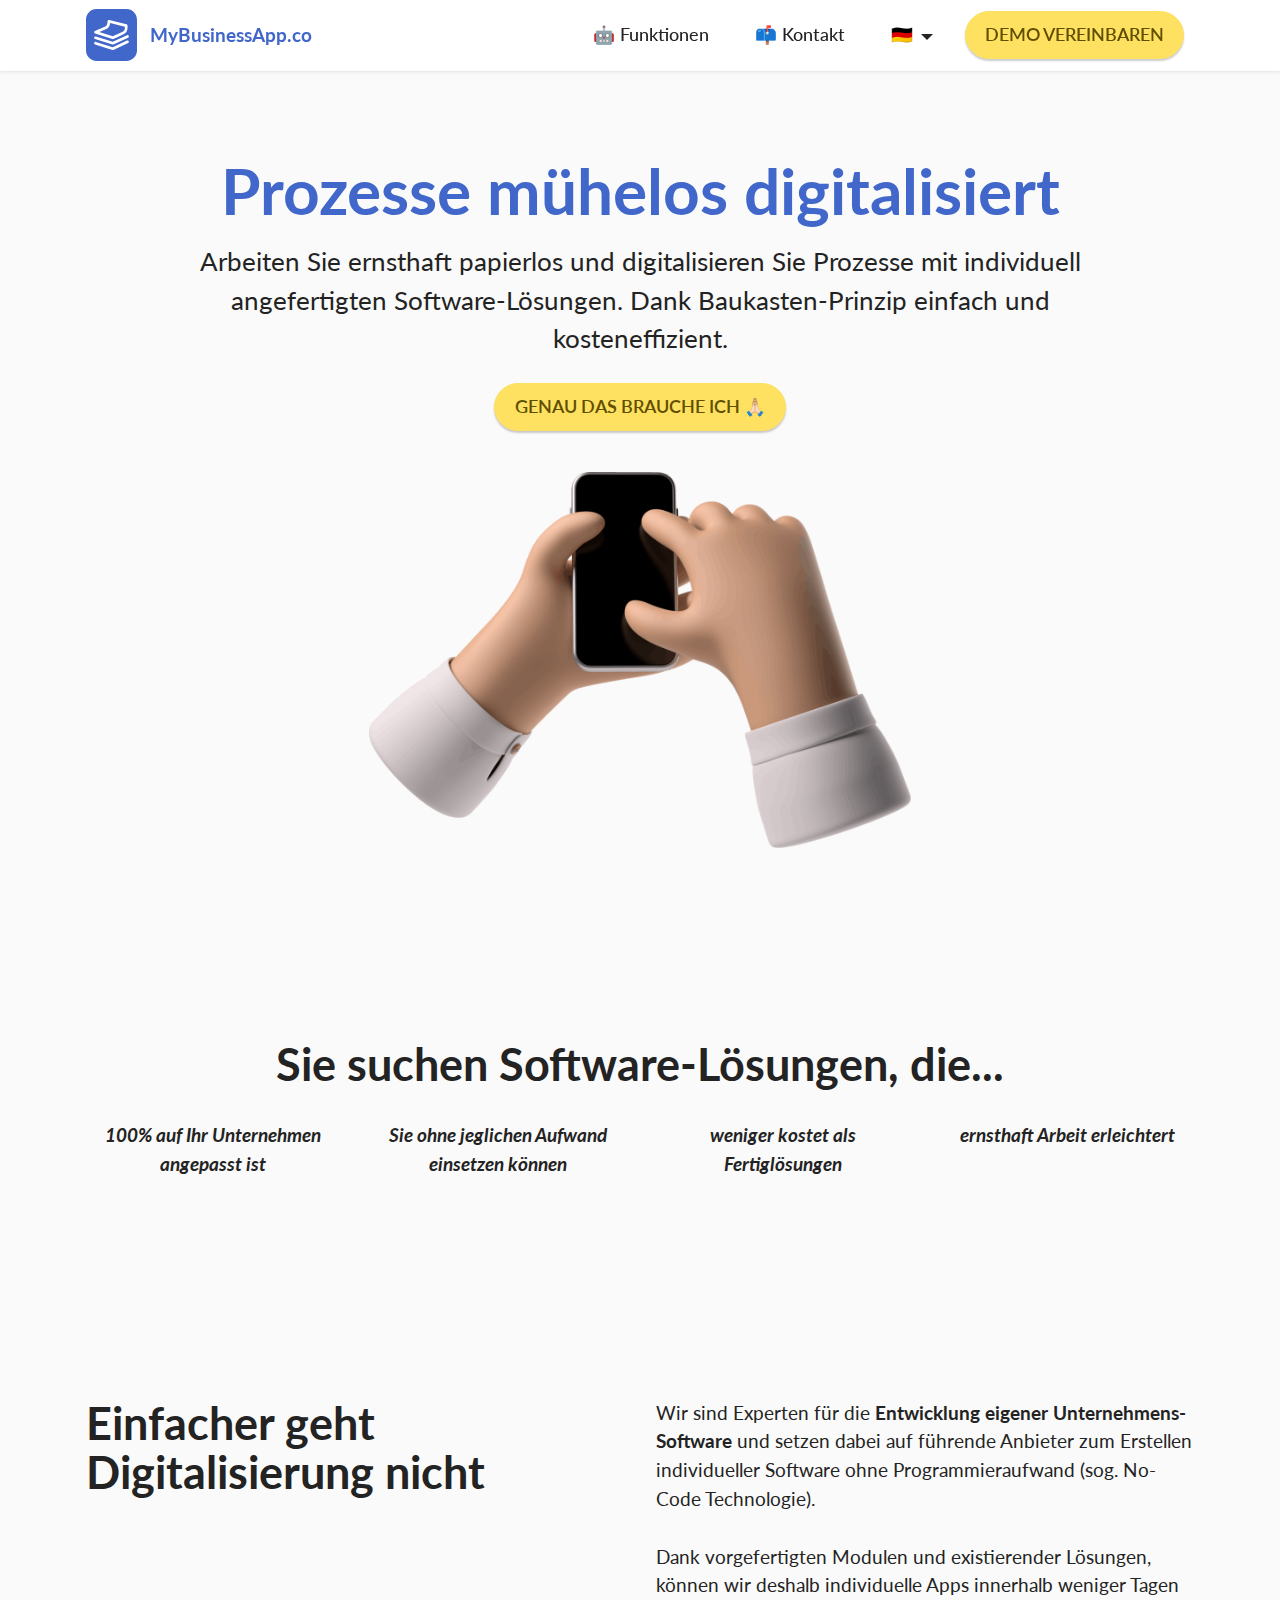
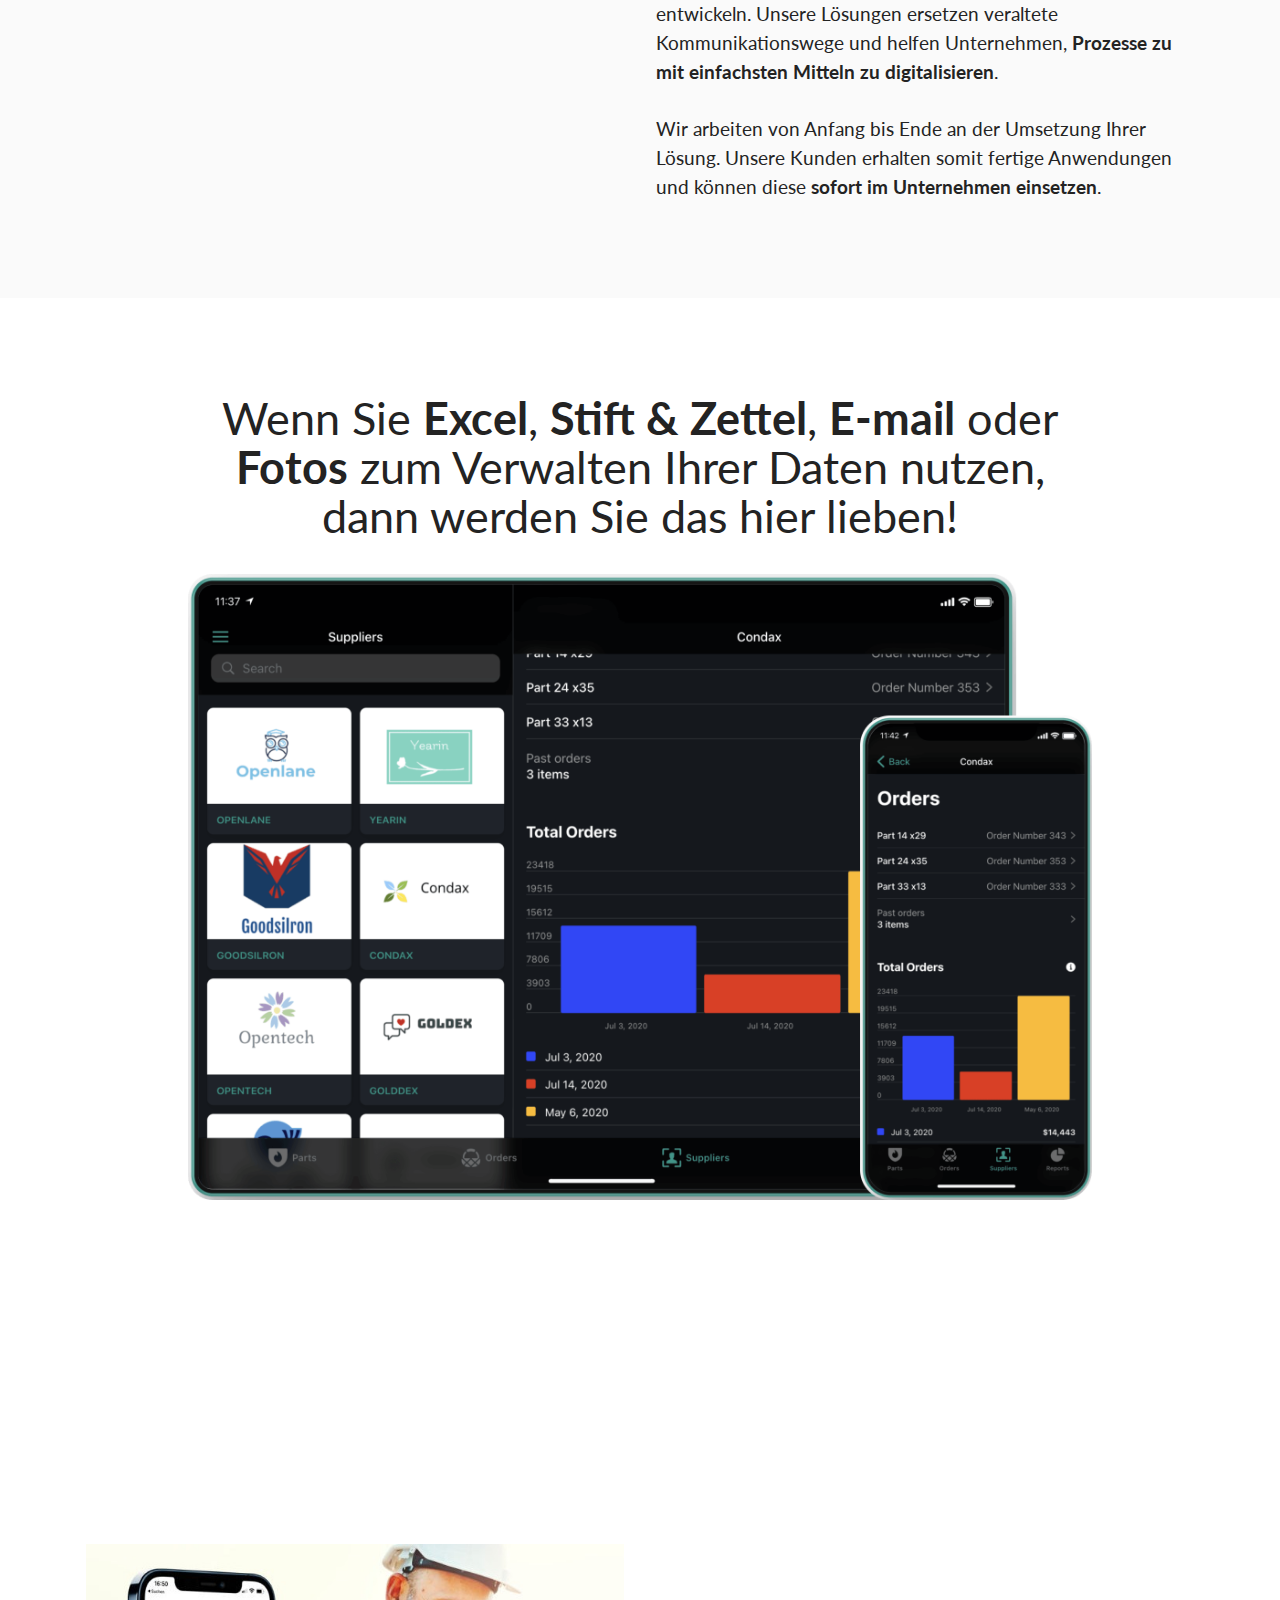
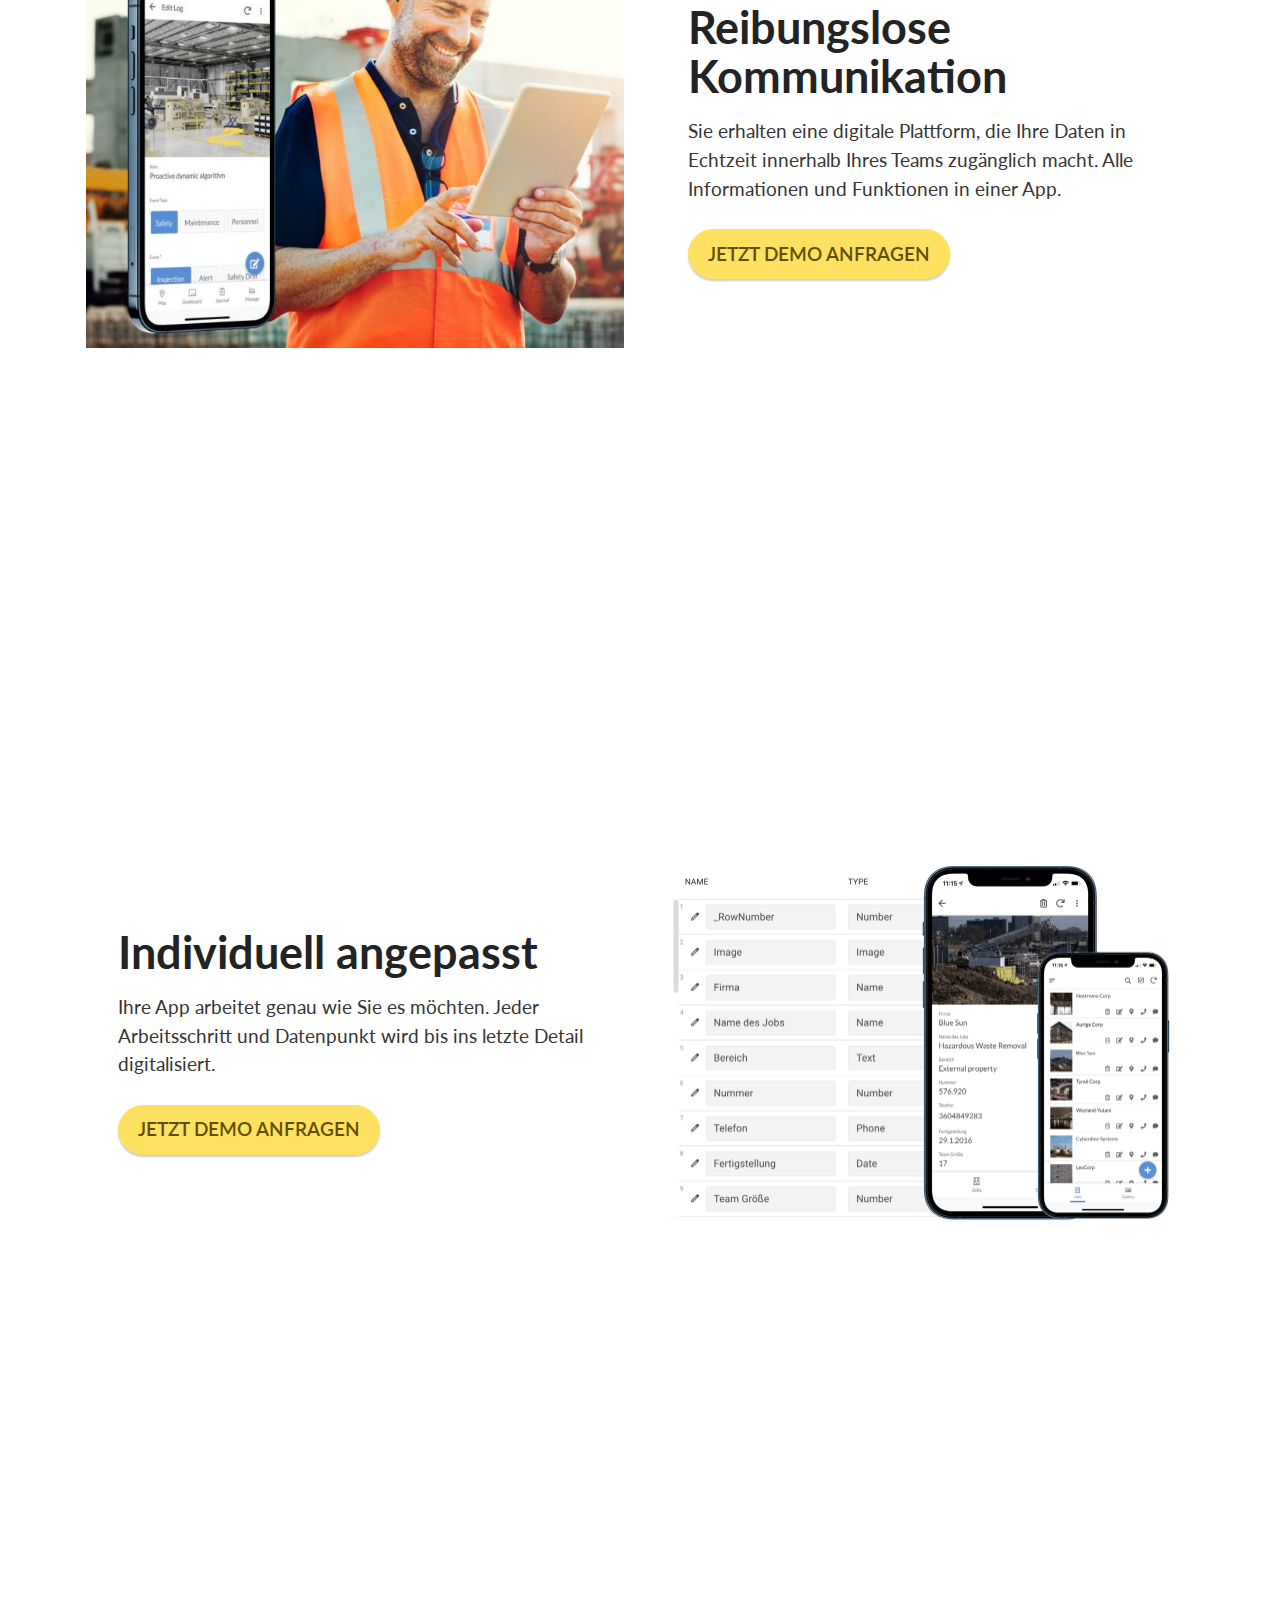
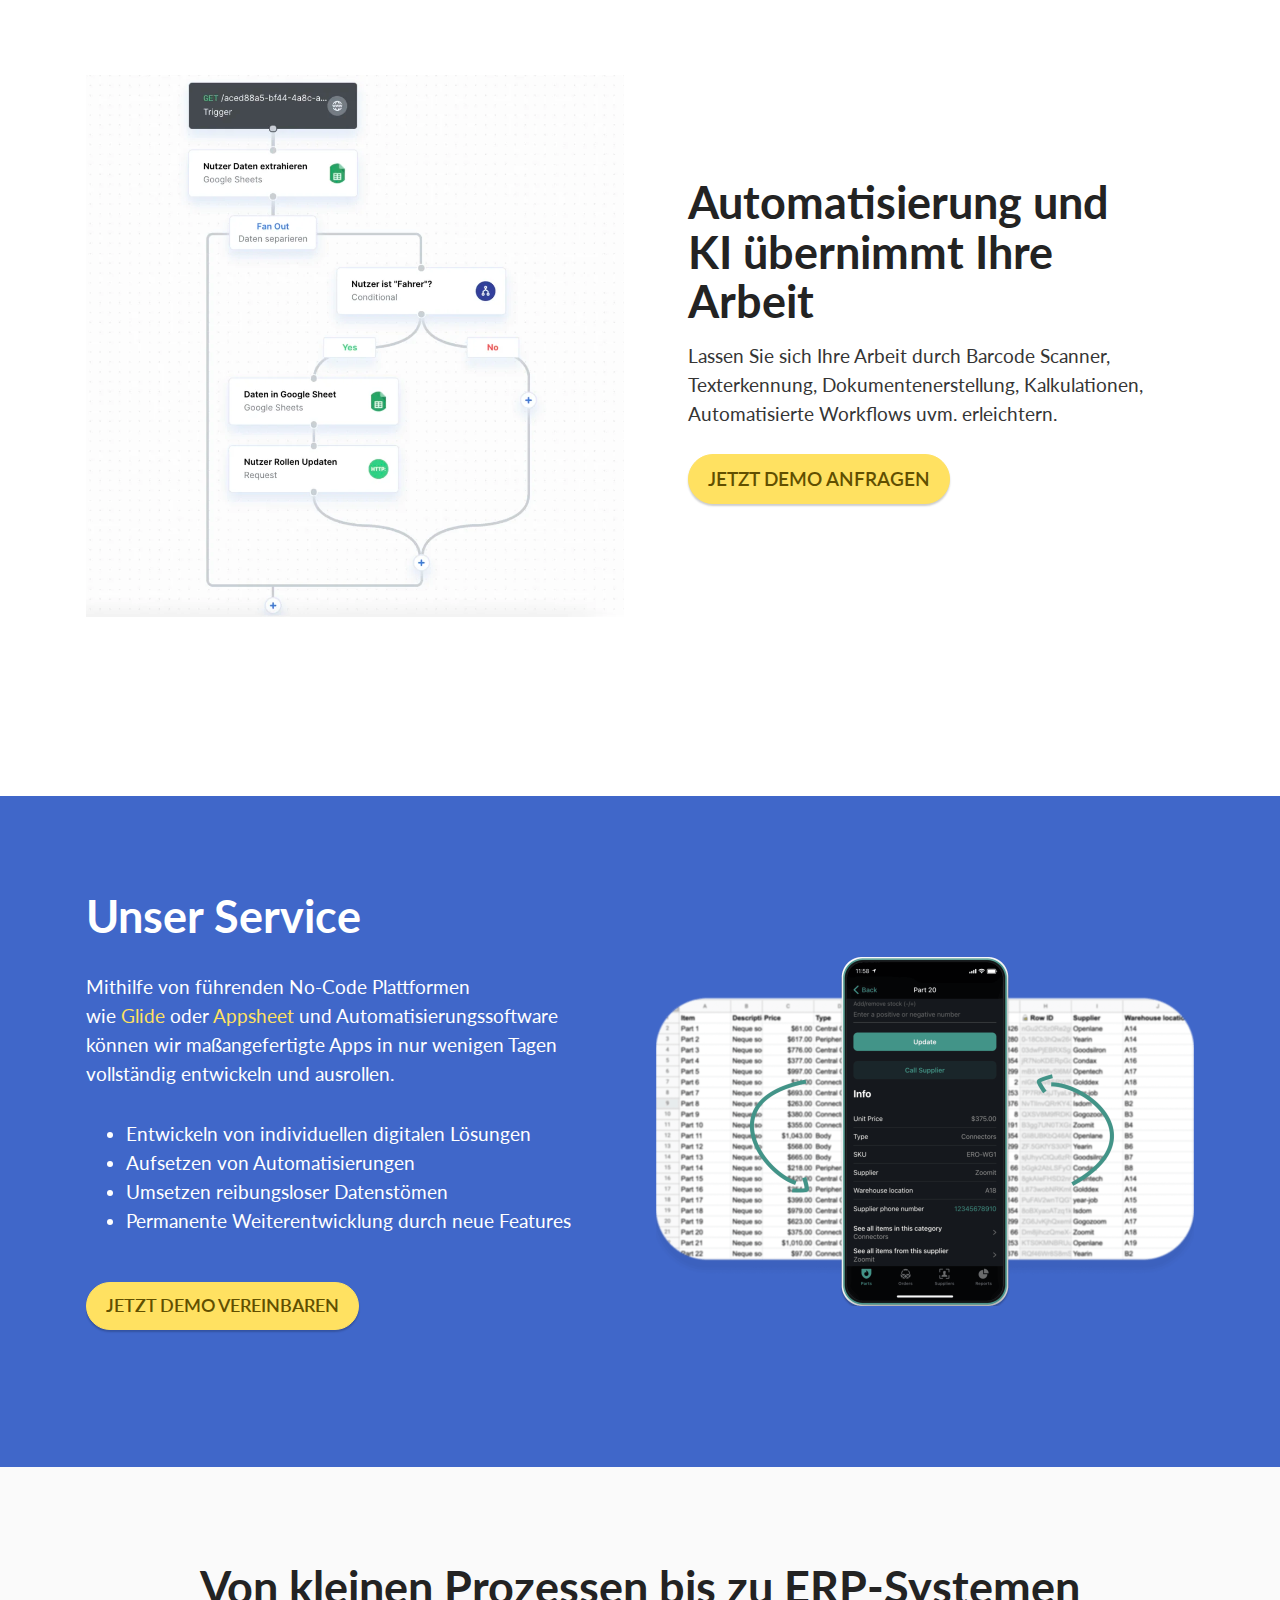
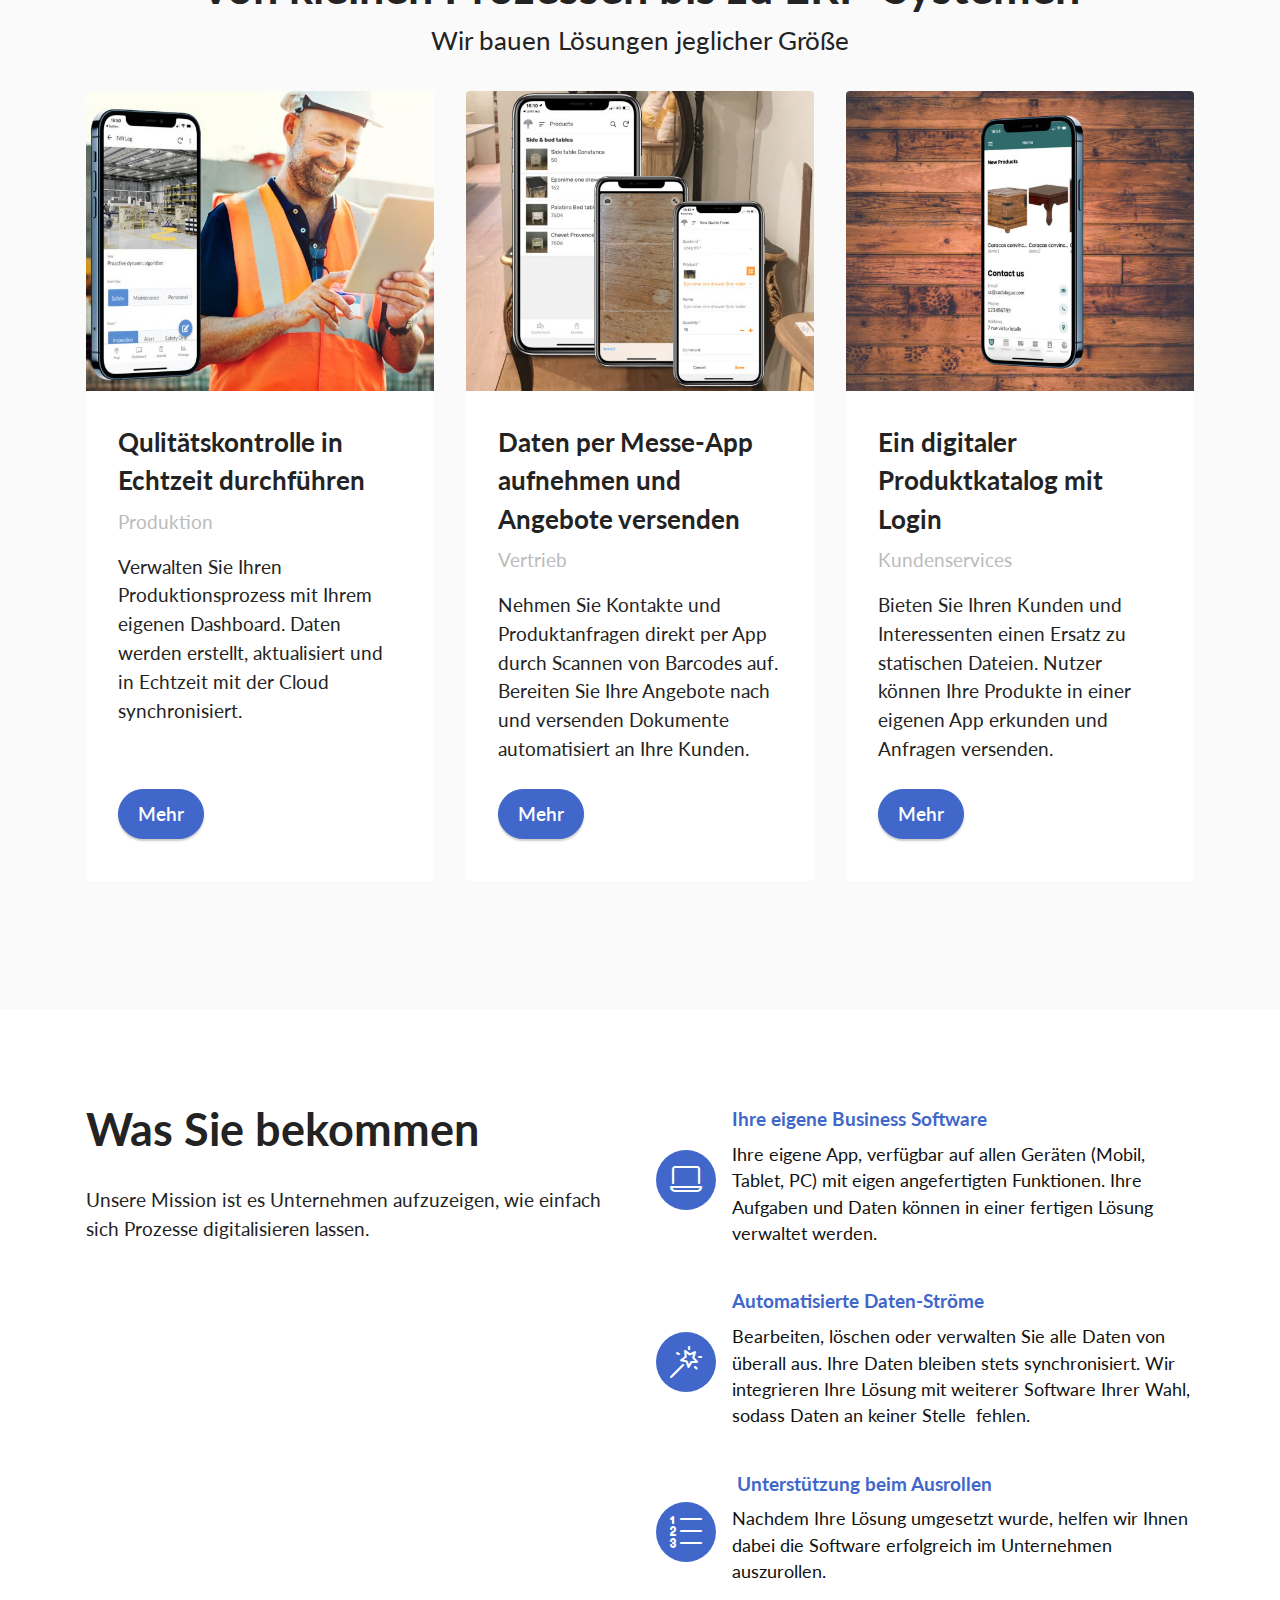
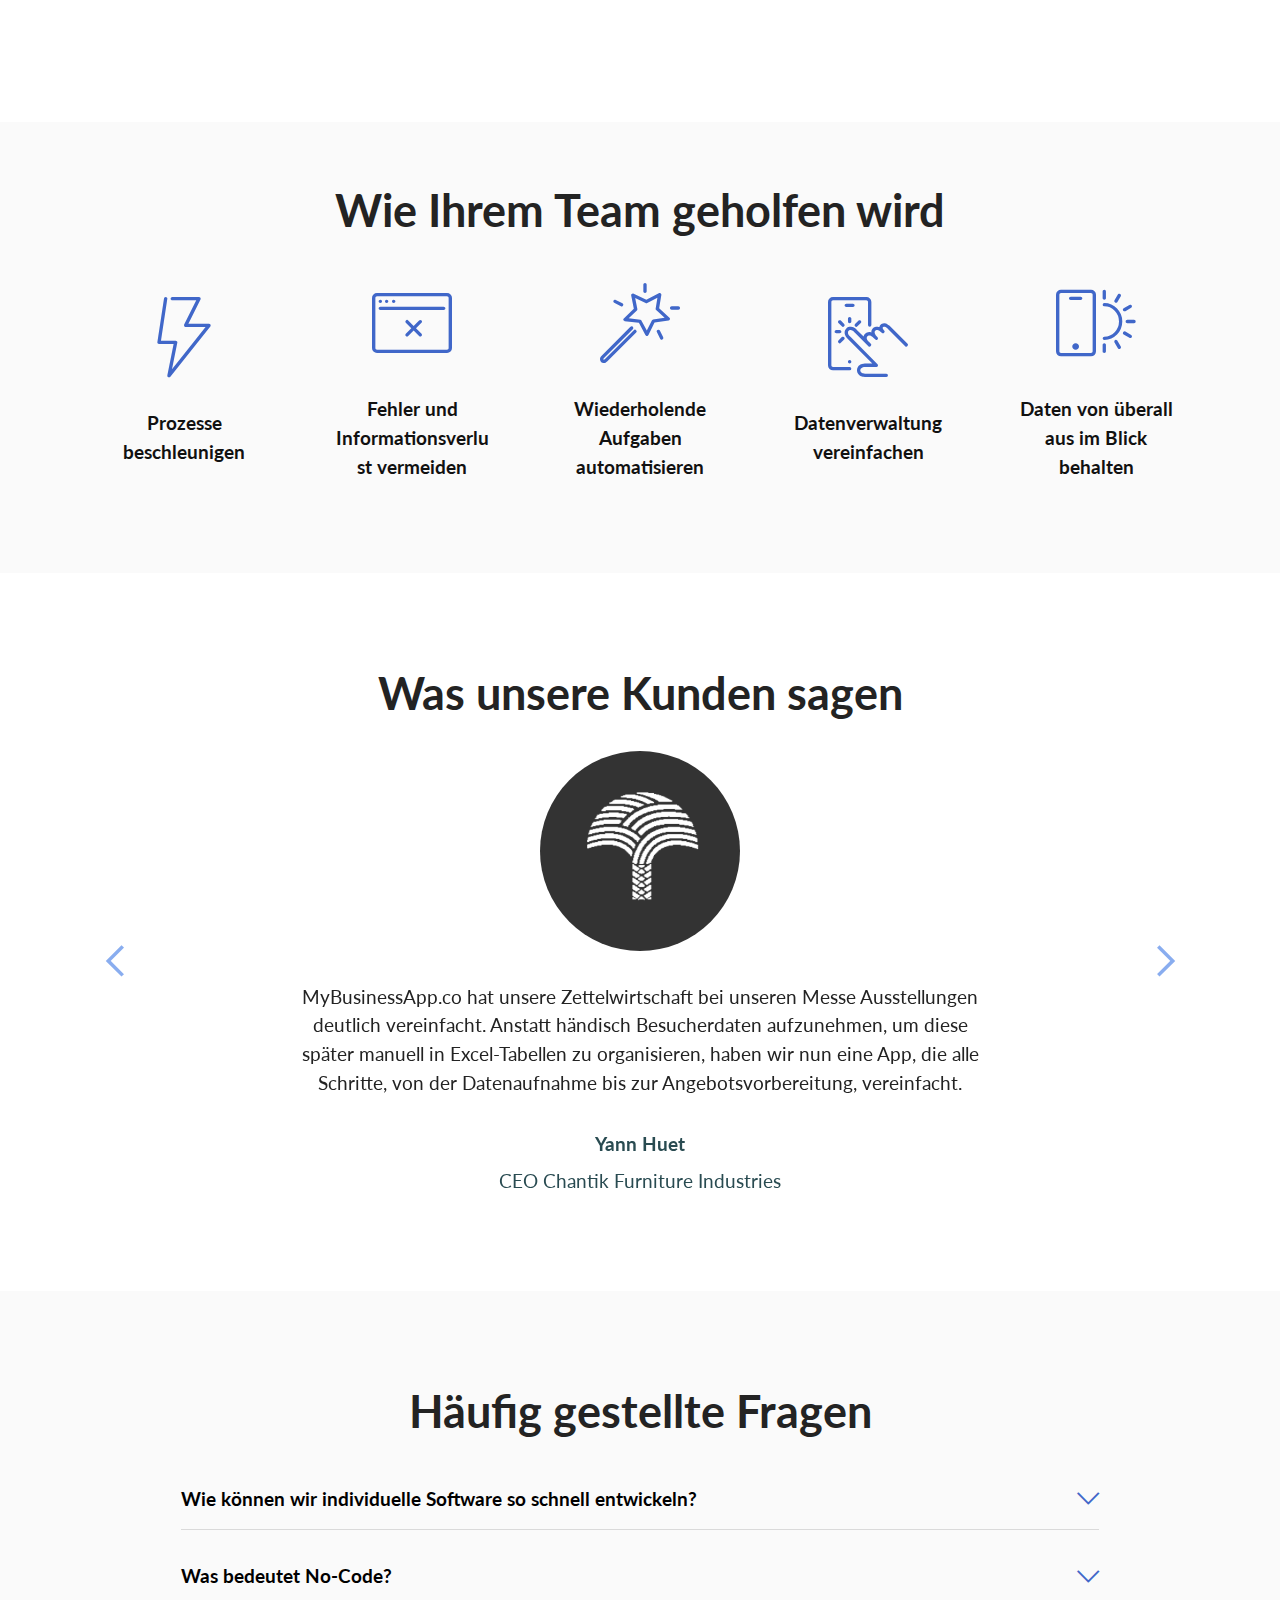
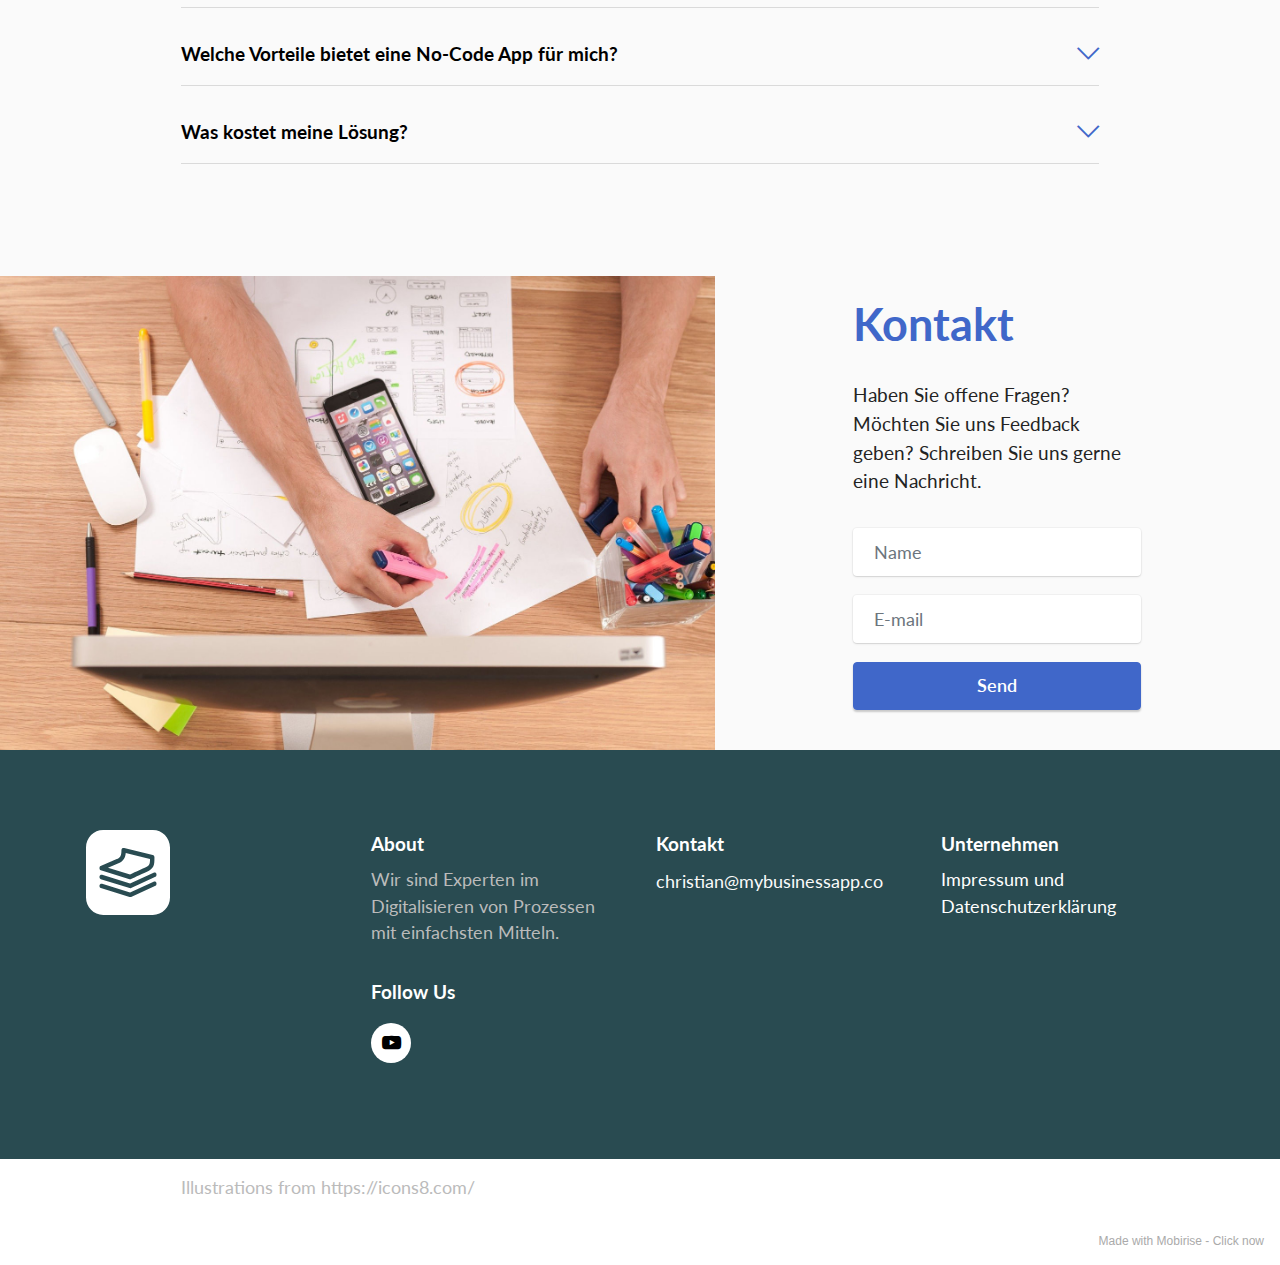
==== commit 11c34387: "reel" ====
--- a/de/index.html
+++ b/de/index.html
@@ -79,7 +79,7 @@
         <div class="row justify-content-center">
             <div class="col-md-12 col-lg-9">
                 <h1 class="mbr-section-title mbr-fonts-style mb-3 display-1"><strong>Prozesse mühelos digitalisiert</strong></h1>
-                <p class="mbr-text mbr-fonts-style display-5">Arbeiten Sie ernsthaft papierlos und digitalisieren Sie Prozesse mit individuell angefertigten Software Lösungen. Dank Baukasten-Prinzip einfach und kosteneffizient.</p>
+                <p class="mbr-text mbr-fonts-style display-5">Arbeiten Sie ernsthaft papierlos und digitalisieren Sie Prozesse mit individuell angefertigten Software-Lösungen. Dank Baukasten-Prinzip einfach und kosteneffizient.</p>
                 <div class="mbr-section-btn mt-3"><a class="btn btn-warning display-4" href="https://calendly.com/christianseidel-cs/introduction" target="_blank">GENAU DAS BRAUCHE ICH 🙏🏻</a></div>
                 <div class="image-wrap mt-4">
                     <img src="assets/images/3d-hands-classy-161-1228x850.png" alt="Mobirise" title="">
@@ -574,7 +574,7 @@
                 </div>
             </div>
             <div class="col-lg-3 offset-lg-1 mbr-form" data-form-type="formoid">
-                <form action="https://mobirise.eu/" method="POST" class="mbr-form form-with-styler" data-form-title="Form Name"><input type="hidden" name="email" data-form-email="true" value="nLrwYl9exrlX0ekMp+zo7ZD6YBj9dip5wAjYGgcOh563hxIPyl5xDZCBQj6ViCGrU4xEnKBu4pzK8Qw0MDH59k7ViP1Xq5cyZzXfiNcj+z2RZCeu+mKmLbsA/qlt4wfz">
+                <form action="https://mobirise.eu/" method="POST" class="mbr-form form-with-styler" data-form-title="Form Name"><input type="hidden" name="email" data-form-email="true" value="01jd74mC2Zlms28K4GCV2iLXp+/ZaKYhZ7p8dzBHtNB56l8K8crJ3Tv622YTqgjgxiTWauIHalpyTItftO1+Xu48fVxyTLMvtlWBsnMllbGu4hsVCqvqSJoPv11zQp65">
                     <div class="">
                         <div hidden="hidden" data-form-alert="" class="alert alert-success col-12">Vielen Dank für die Nachricht. Wir melden uns umgehend zurück.</div>
                         <div hidden="hidden" data-form-alert-danger="" class="alert alert-danger col-12">Oops...! some
@@ -662,7 +662,7 @@
             </div>
         </div>
     </div>
-</section><section style="background-color: #fff; font-family: -apple-system, BlinkMacSystemFont, 'Segoe UI', 'Roboto', 'Helvetica Neue', Arial, sans-serif; color:#aaa; font-size:12px; padding: 0; align-items: center; display: flex;"><a href="https://mobirise.site/a" style="flex: 1 1; height: 3rem; padding-left: 1rem;"></a><p style="flex: 0 0 auto; margin:0; padding-right:1rem;">Mobirise page creator - <a href="https://mobirise.site/n" style="color:#aaa;">Go now</a></p></section><script src="assets/web/assets/jquery/jquery.min.js"></script>  <script src="assets/popper/popper.min.js"></script>  <script src="assets/tether/tether.min.js"></script>  <script src="assets/bootstrap/js/bootstrap.min.js"></script>  <script src="assets/web/assets/cookies-alert-plugin/cookies-alert-core.js"></script>  <script src="assets/web/assets/cookies-alert-plugin/cookies-alert-script.js"></script>  <script src="assets/smoothscroll/smooth-scroll.js"></script>  <script src="assets/dropdown/js/nav-dropdown.js"></script>  <script src="assets/dropdown/js/navbar-dropdown.js"></script>  <script src="assets/touchswipe/jquery.touch-swipe.min.js"></script>  <script src="assets/bootstrapcarouselswipe/bootstrap-carousel-swipe.js"></script>  <script src="assets/mbr-testimonials-slider/mbr-testimonials-slider.js"></script>  <script src="assets/mbr-switch-arrow/mbr-switch-arrow.js"></script>  <script src="assets/formstyler/jquery.formstyler.js"></script>  <script src="assets/formstyler/jquery.formstyler.min.js"></script>  <script src="assets/datepicker/jquery.datetimepicker.full.js"></script>  <script src="assets/theme/js/script.js"></script>  <script src="assets/formoid/formoid.min.js"></script>  
+</section><section style="background-color: #fff; font-family: -apple-system, BlinkMacSystemFont, 'Segoe UI', 'Roboto', 'Helvetica Neue', Arial, sans-serif; color:#aaa; font-size:12px; padding: 0; align-items: center; display: flex;"><a href="https://mobirise.site/d" style="flex: 1 1; height: 3rem; padding-left: 1rem;"></a><p style="flex: 0 0 auto; margin:0; padding-right:1rem;">Made with Mobirise - <a href="https://mobirise.site/k" style="color:#aaa;">Click now</a></p></section><script src="assets/web/assets/jquery/jquery.min.js"></script>  <script src="assets/popper/popper.min.js"></script>  <script src="assets/tether/tether.min.js"></script>  <script src="assets/bootstrap/js/bootstrap.min.js"></script>  <script src="assets/web/assets/cookies-alert-plugin/cookies-alert-core.js"></script>  <script src="assets/web/assets/cookies-alert-plugin/cookies-alert-script.js"></script>  <script src="assets/smoothscroll/smooth-scroll.js"></script>  <script src="assets/dropdown/js/nav-dropdown.js"></script>  <script src="assets/dropdown/js/navbar-dropdown.js"></script>  <script src="assets/touchswipe/jquery.touch-swipe.min.js"></script>  <script src="assets/bootstrapcarouselswipe/bootstrap-carousel-swipe.js"></script>  <script src="assets/mbr-testimonials-slider/mbr-testimonials-slider.js"></script>  <script src="assets/mbr-switch-arrow/mbr-switch-arrow.js"></script>  <script src="assets/formstyler/jquery.formstyler.js"></script>  <script src="assets/formstyler/jquery.formstyler.min.js"></script>  <script src="assets/datepicker/jquery.datetimepicker.full.js"></script>  <script src="assets/theme/js/script.js"></script>  <script src="assets/formoid/formoid.min.js"></script>  
   
   
 <div id="cookie-dialog" style="display: none;"><div id="cookiesdirective"><div style="position: fixed; top: 0; right: 0; bottom: 0; left: 0; background-color: rgb(0, 0, 0); opacity: 0.8; z-index: 9999;"></div><div style="position: fixed; top: 0; right: 0; bottom: 0; left: 0; display: flex; align-items: center; z-index: 10000"><div class="cookie-wrapper" style="position: relative; width: 100%; max-width: 500px; margin-right: auto; margin-left: auto; padding: 1rem; text-align: center; border-radius: .3rem; box-shadow: 0 10px 40px 0 rgba(0,0,0,0.2); color:#424a4d; background:rgba(250, 250, 250, 0.99);"><div class="mbr-text"><p class="display-7">We use cookies to give you the best experience. Read our <a style='color: #424a4d; text-decoration: underline;' href='privacy.html'>cookie policy</a>.</p></div><div class="mbr-section-btn"><a style="margin:0;;" class="btn btn-sm btn-primary display-7" id="impliedsubmit">Agree</a></div></div></div></div></div>
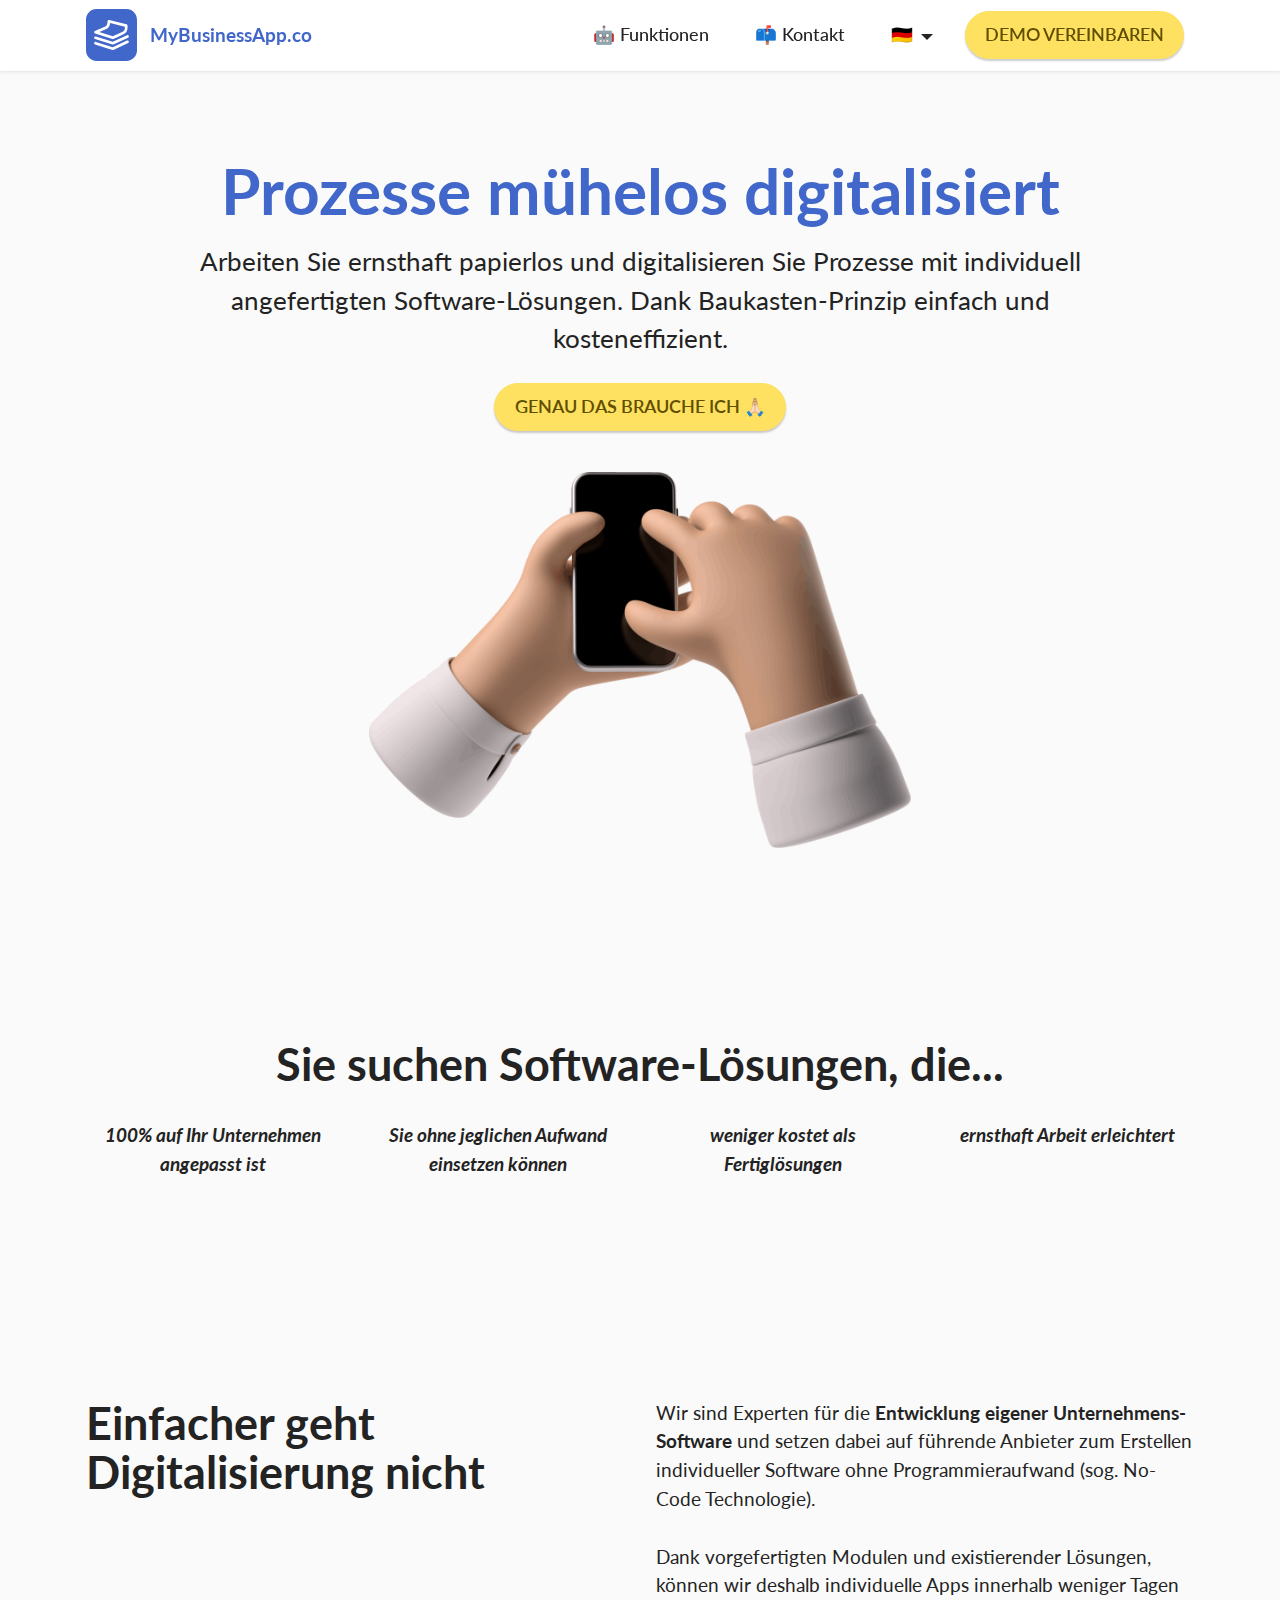
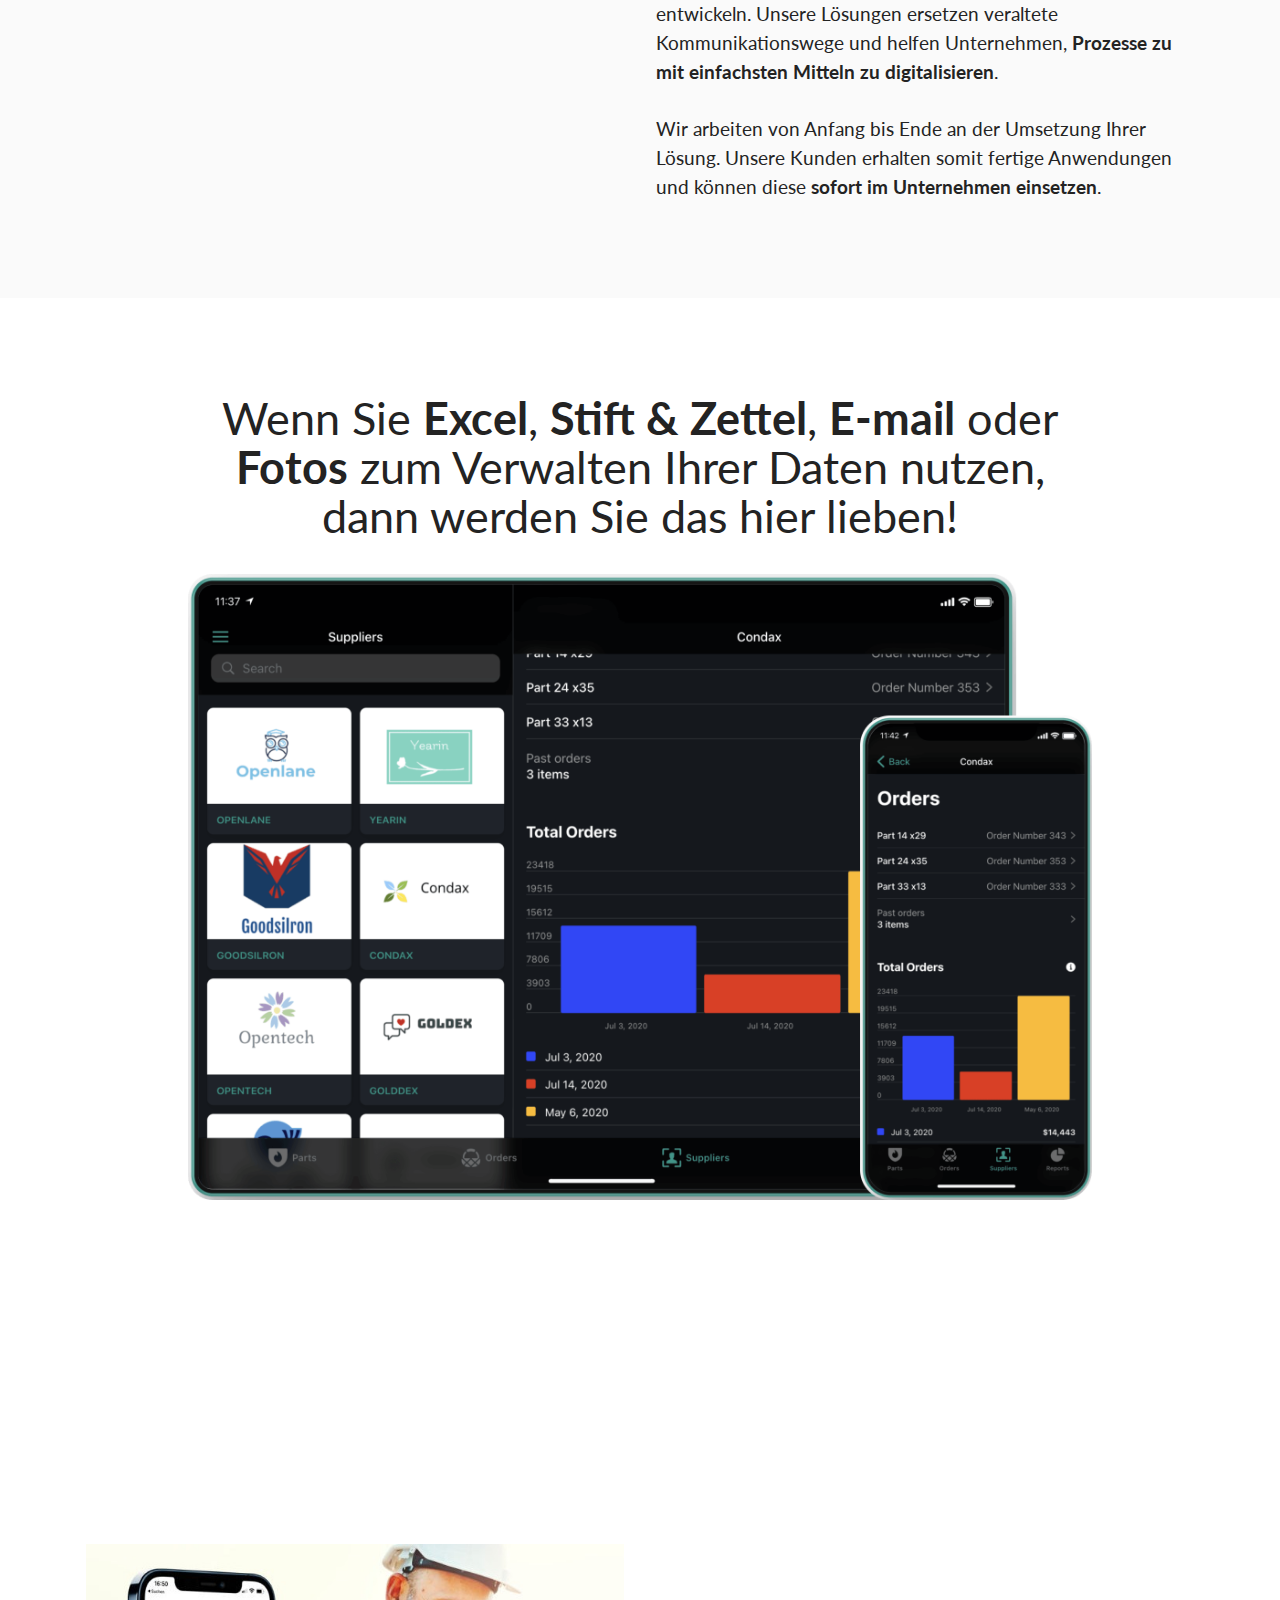
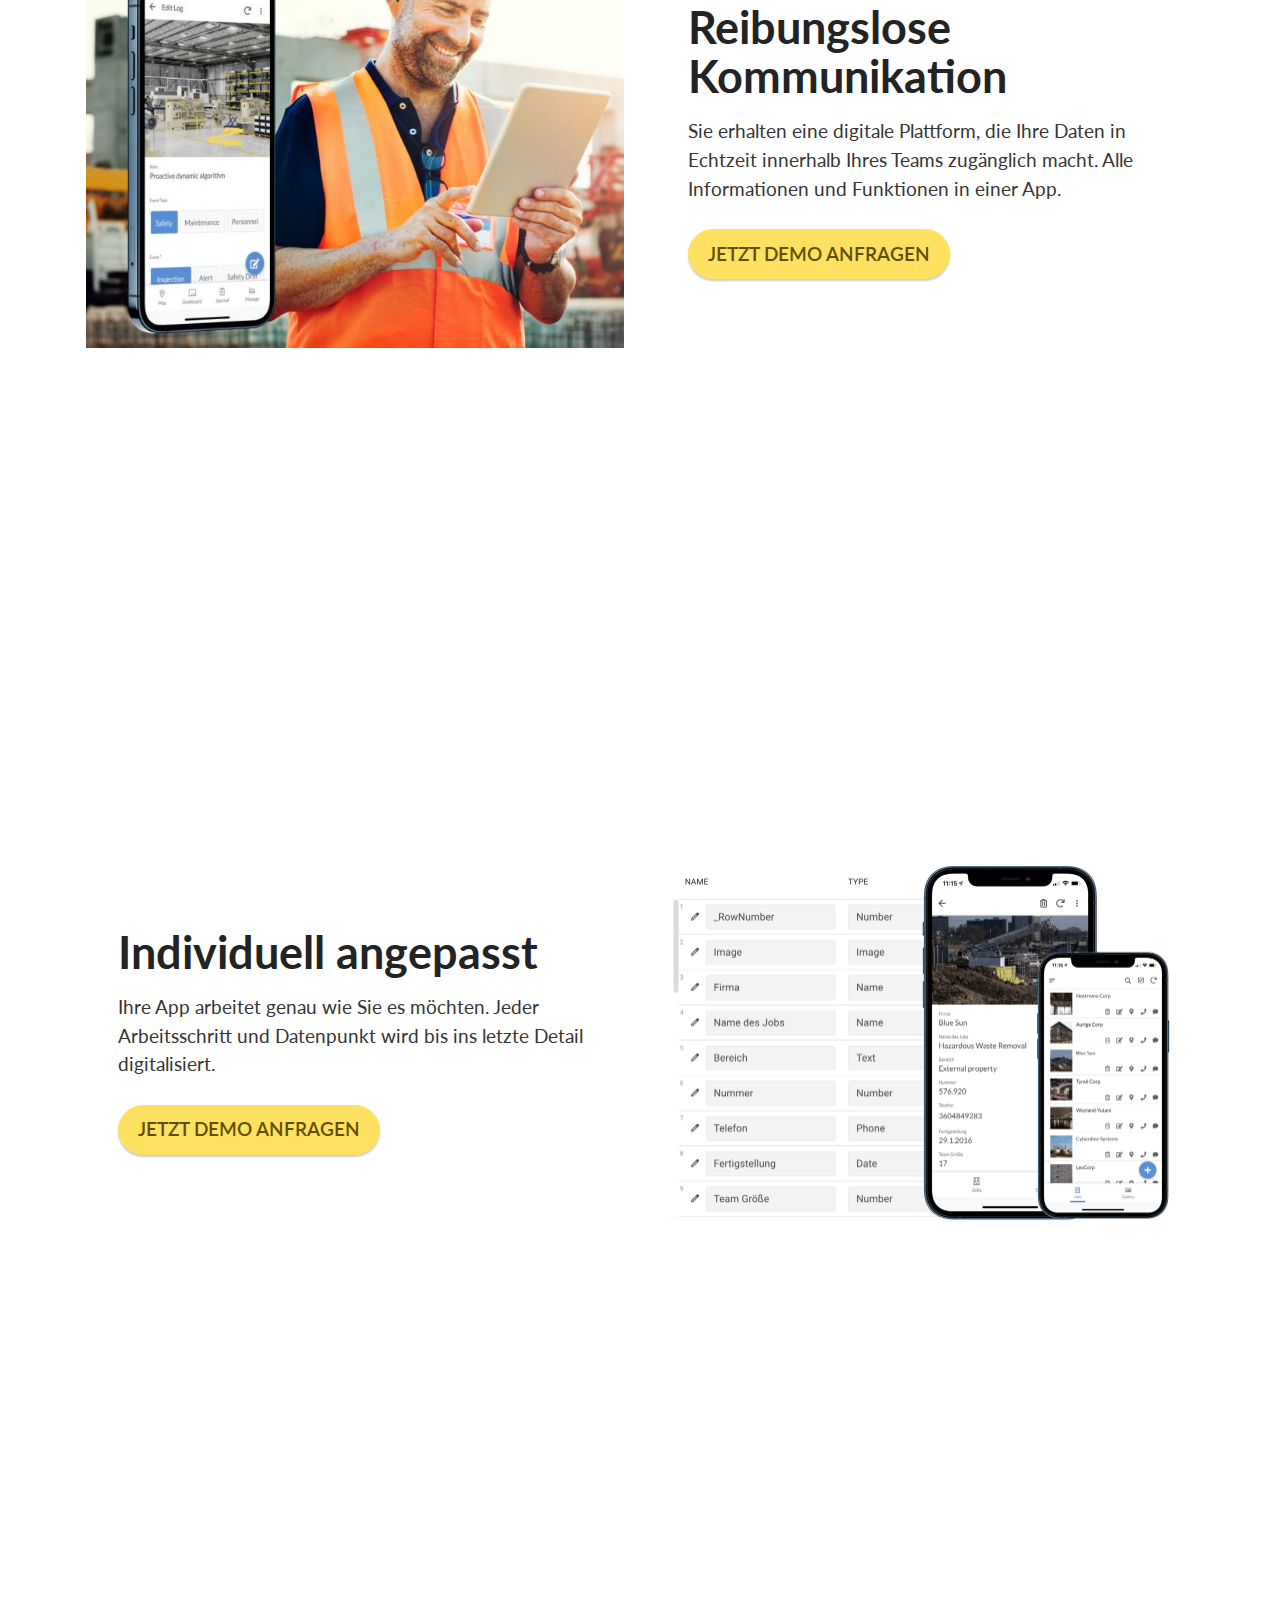
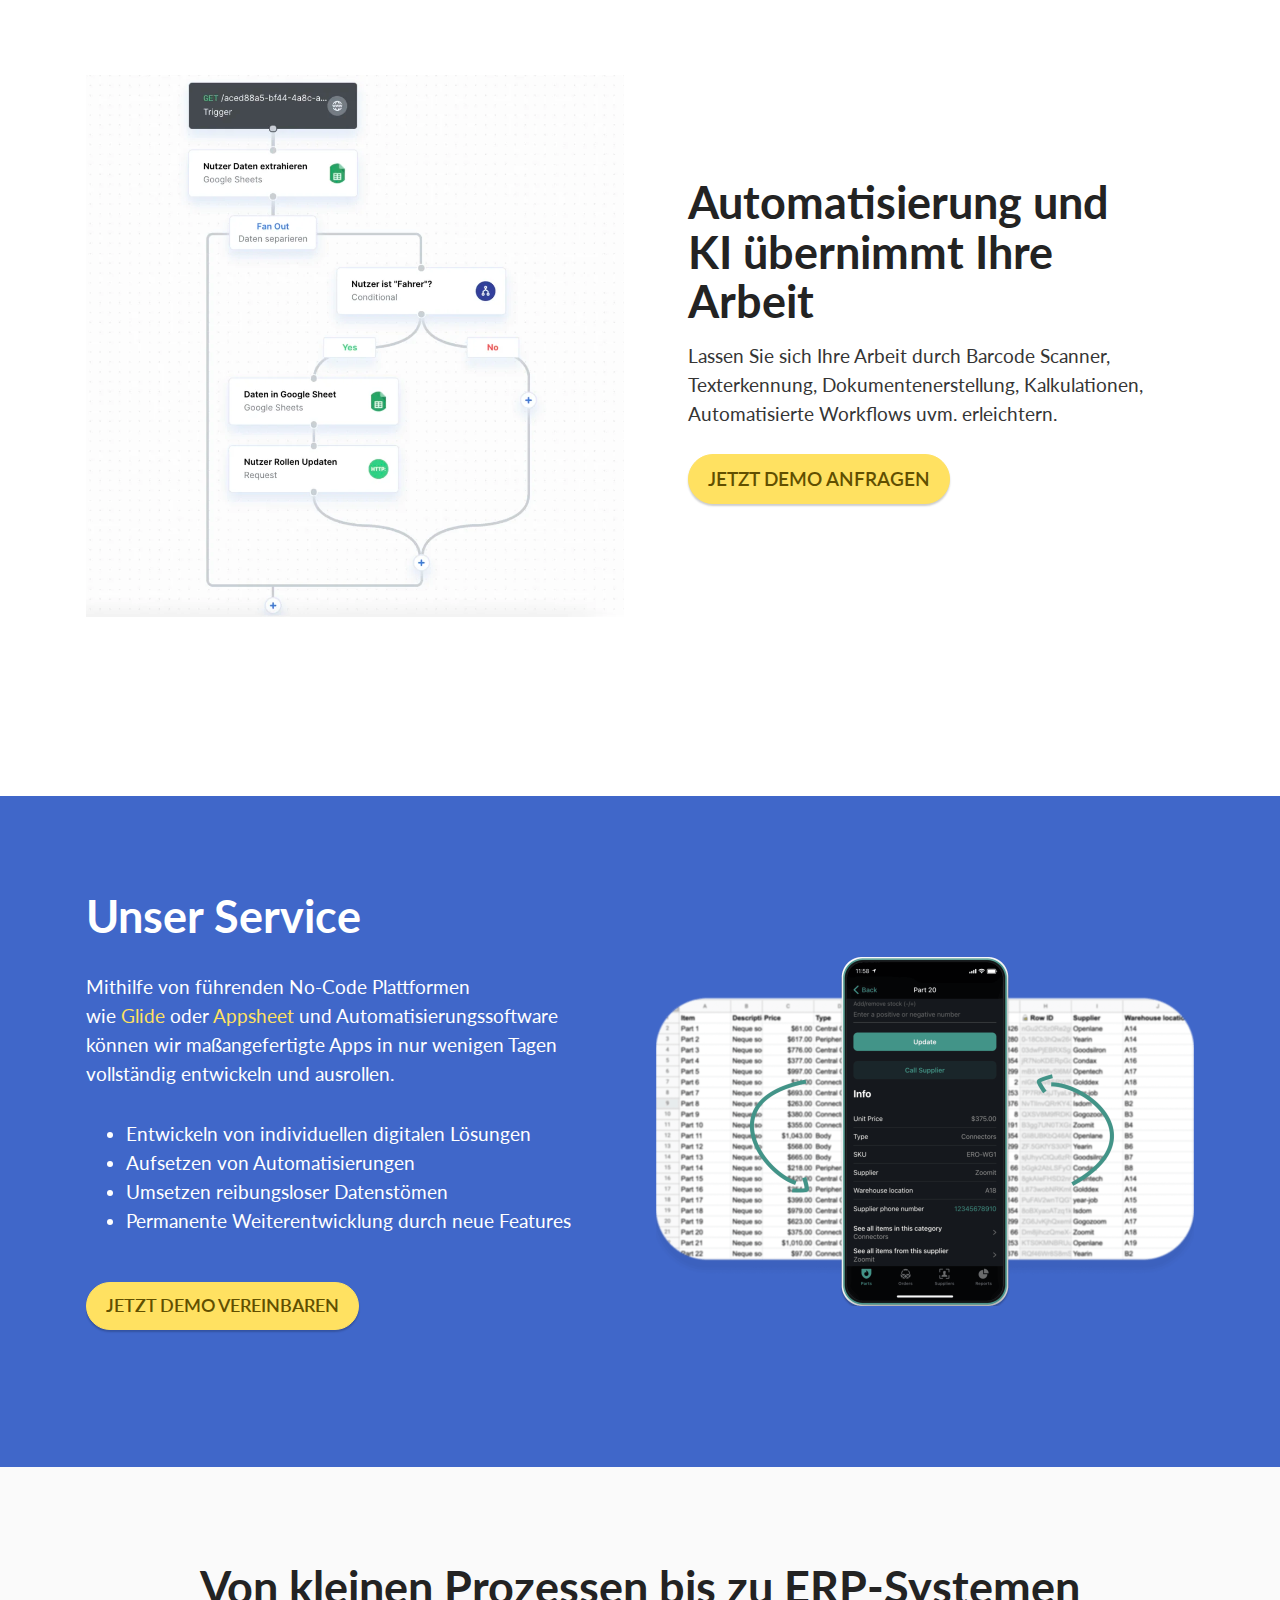
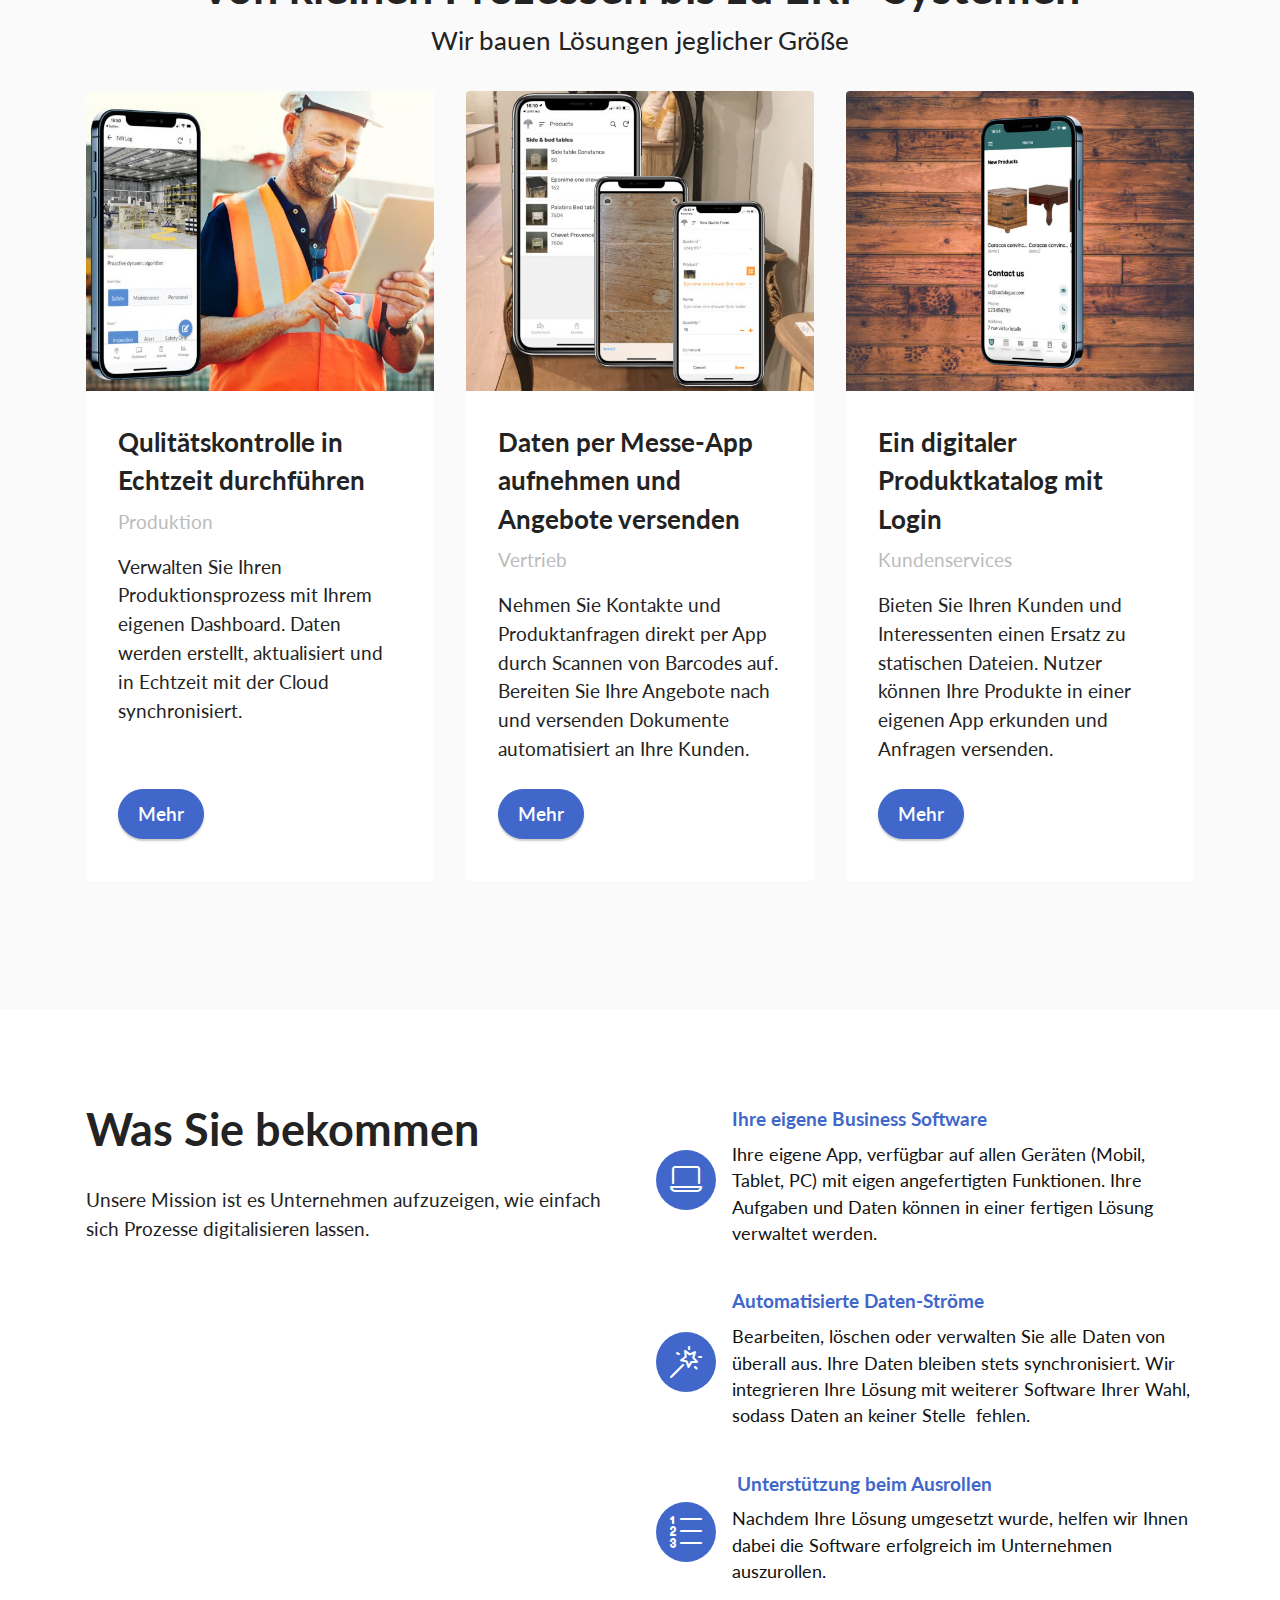
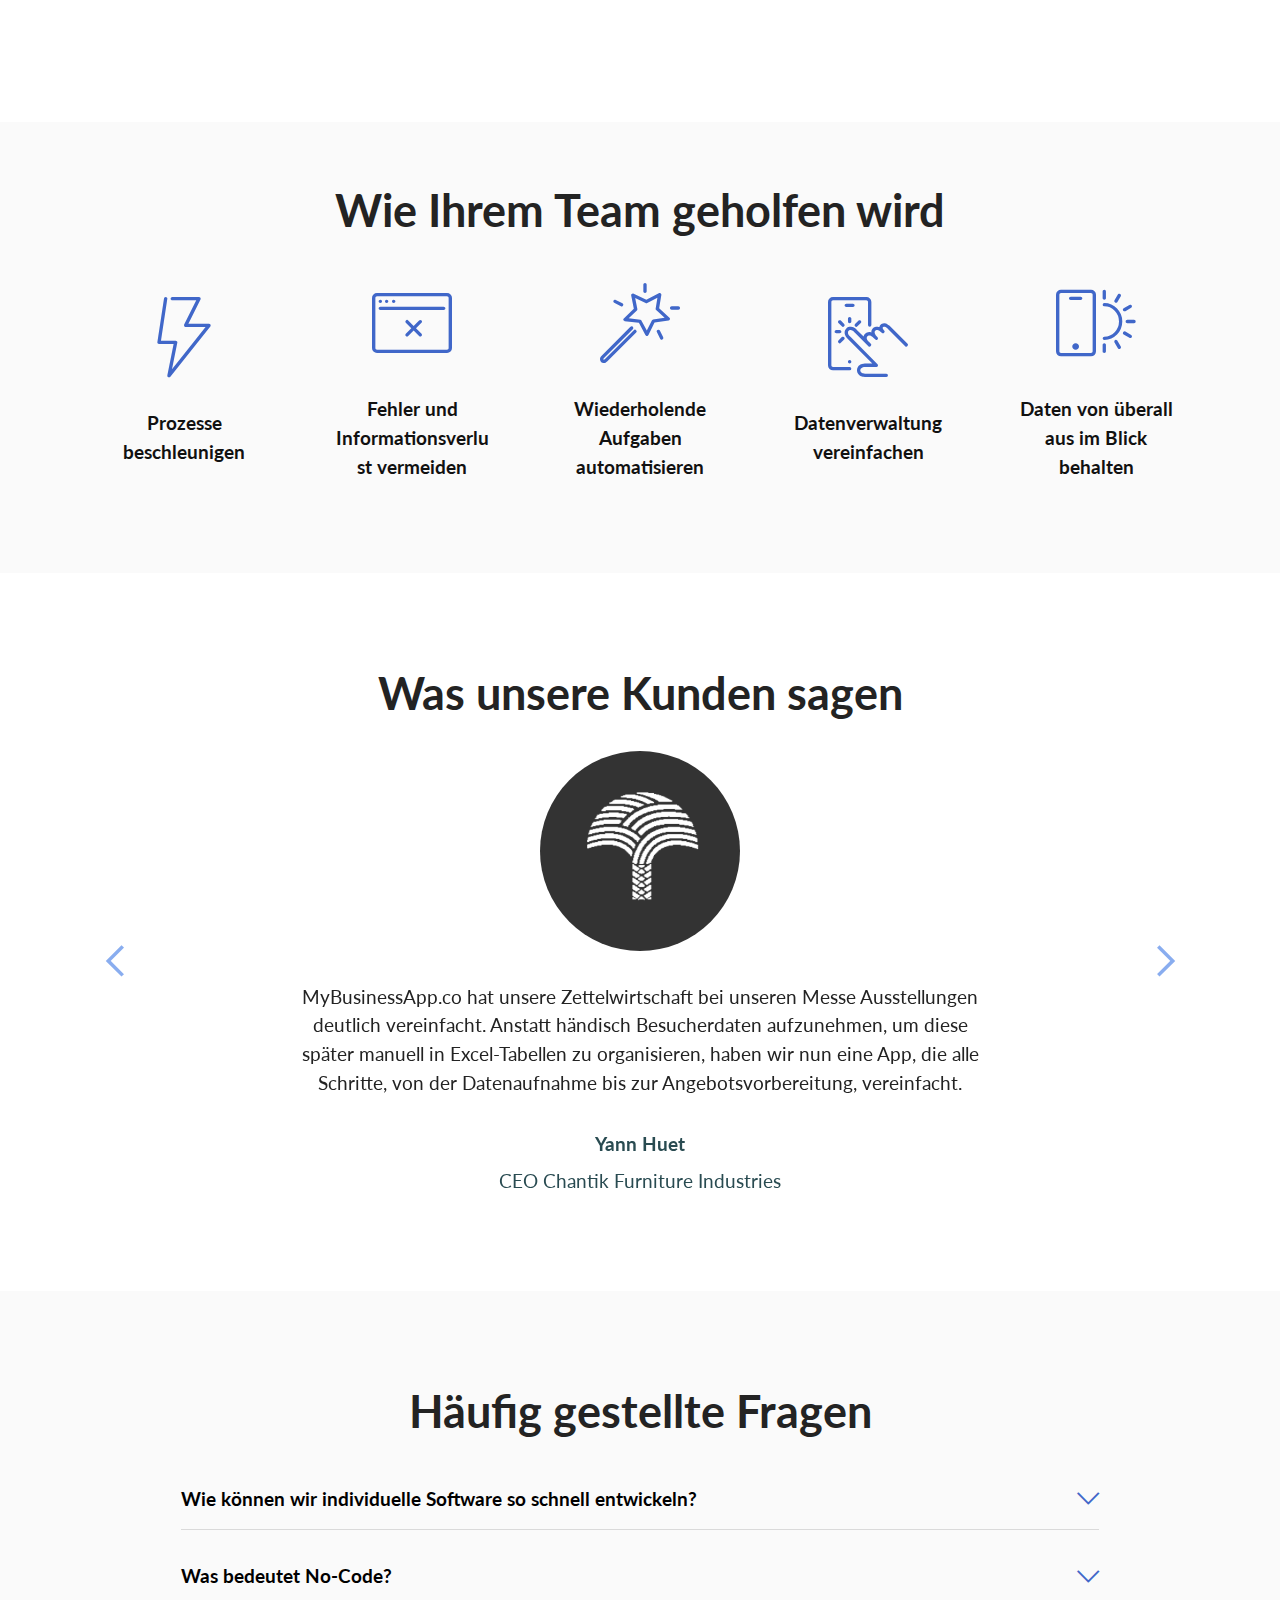
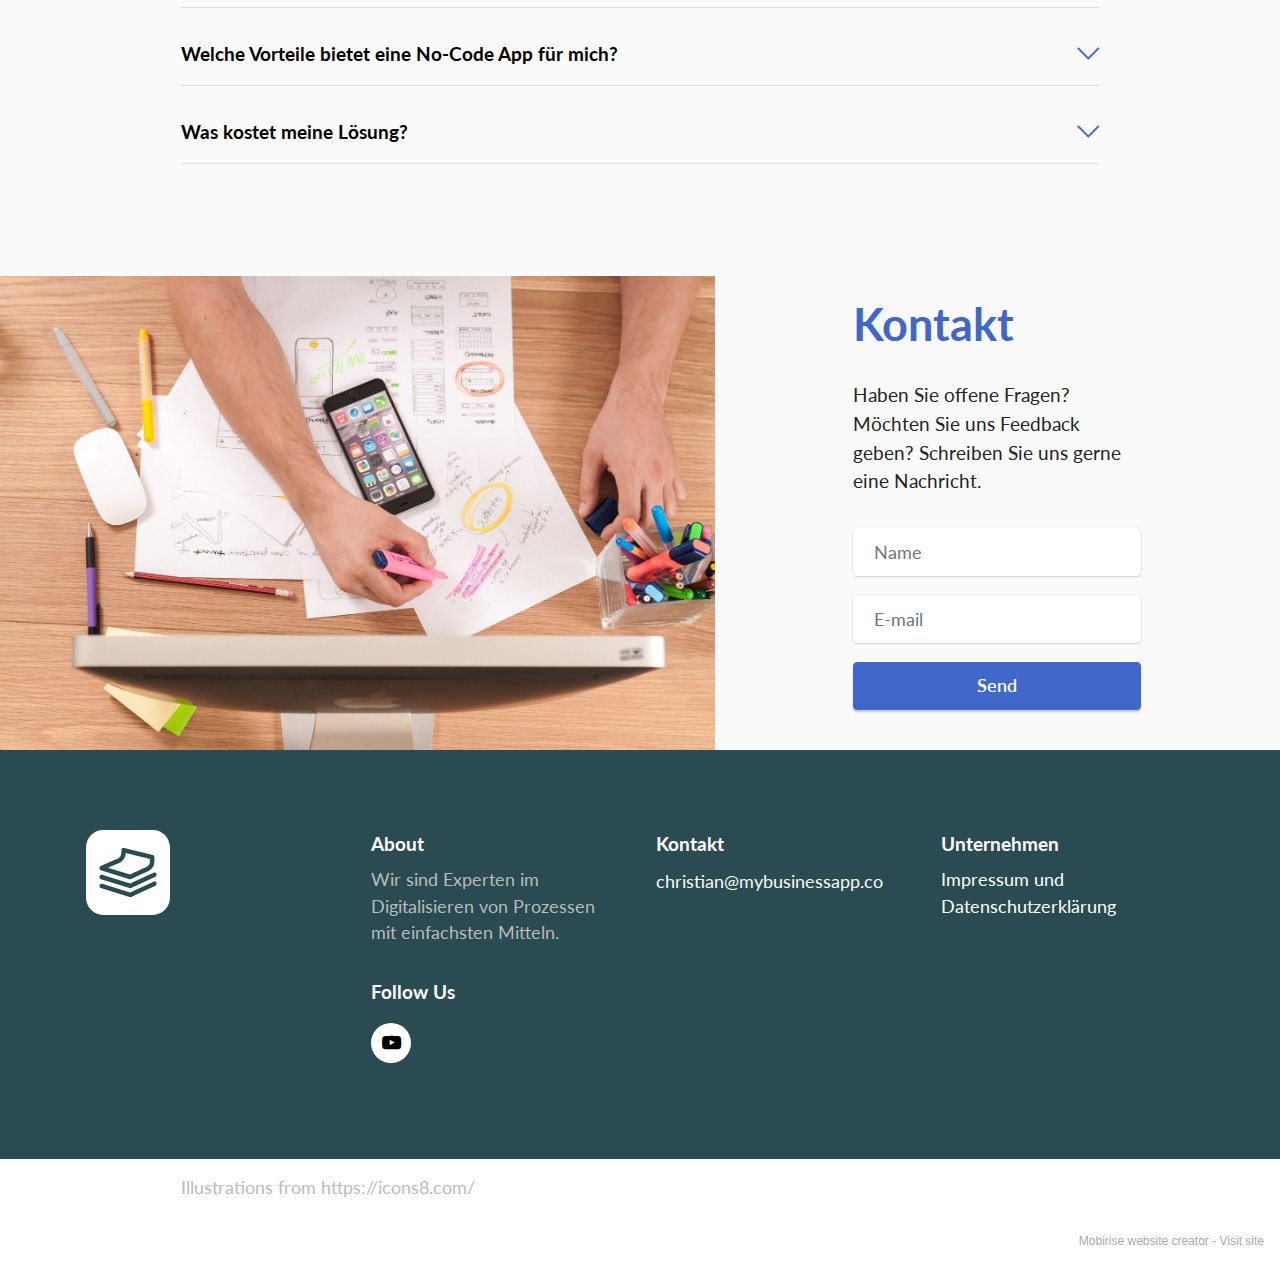
==== commit c5615992: "reel" ====
--- a/de/index.html
+++ b/de/index.html
@@ -8,13 +8,13 @@
   <meta name="twitter:card" content="summary_large_image"/>
   <meta name="twitter:image:src" content="assets/images/index-meta.jpeg">
   <meta property="og:image" content="assets/images/index-meta.jpeg">
-  <meta name="twitter:title" content="Die einfachsten Apps für Geschäftsprozesse - mybusinessapp.co">
+  <meta name="twitter:title" content="Geschäftsprozesse einfach und kosteneffizient digitalisieren lassen">
   <meta name="viewport" content="width=device-width, initial-scale=1, minimum-scale=1">
   <link rel="shortcut icon" href="assets/images/mybusinessapp-logo-darkblue.svg" type="image/x-icon">
   <meta name="description" content="Wir bauen die einfachsten Software-Lösungen für Unternehmen die ineffiziente Kommunikation und Verwaltungsarbeit abschaffen möchten">
   
   
-  <title>Die einfachsten Apps für Geschäftsprozesse - mybusinessapp.co</title>
+  <title>Geschäftsprozesse einfach und kosteneffizient digitalisieren lassen</title>
   <link rel="stylesheet" href="assets/web/assets/mobirise-icons2/mobirise2.css">
   <link rel="stylesheet" href="assets/web/assets/mobirise-icons-bold/mobirise-icons-bold.css">
   <link rel="stylesheet" href="assets/web/assets/mobirise-icons/mobirise-icons.css">
@@ -574,7 +574,7 @@
                 </div>
             </div>
             <div class="col-lg-3 offset-lg-1 mbr-form" data-form-type="formoid">
-                <form action="https://mobirise.eu/" method="POST" class="mbr-form form-with-styler" data-form-title="Form Name"><input type="hidden" name="email" data-form-email="true" value="01jd74mC2Zlms28K4GCV2iLXp+/ZaKYhZ7p8dzBHtNB56l8K8crJ3Tv622YTqgjgxiTWauIHalpyTItftO1+Xu48fVxyTLMvtlWBsnMllbGu4hsVCqvqSJoPv11zQp65">
+                <form action="https://mobirise.eu/" method="POST" class="mbr-form form-with-styler" data-form-title="Form Name"><input type="hidden" name="email" data-form-email="true" value="H3Kh9KHJ1gCNlenf1gsY8otluk5xNc8kDkyKnToWuDnEGpbDXzI51AqoEnsw8XegoHAoxthWu07tCLSCIxRlgxi08pIwQMuPh+xJCX07wUIrf3Y1PBeHgXmiu33/c4oD">
                     <div class="">
                         <div hidden="hidden" data-form-alert="" class="alert alert-success col-12">Vielen Dank für die Nachricht. Wir melden uns umgehend zurück.</div>
                         <div hidden="hidden" data-form-alert-danger="" class="alert alert-danger col-12">Oops...! some
@@ -662,7 +662,7 @@
             </div>
         </div>
     </div>
-</section><section style="background-color: #fff; font-family: -apple-system, BlinkMacSystemFont, 'Segoe UI', 'Roboto', 'Helvetica Neue', Arial, sans-serif; color:#aaa; font-size:12px; padding: 0; align-items: center; display: flex;"><a href="https://mobirise.site/d" style="flex: 1 1; height: 3rem; padding-left: 1rem;"></a><p style="flex: 0 0 auto; margin:0; padding-right:1rem;">Made with Mobirise - <a href="https://mobirise.site/k" style="color:#aaa;">Click now</a></p></section><script src="assets/web/assets/jquery/jquery.min.js"></script>  <script src="assets/popper/popper.min.js"></script>  <script src="assets/tether/tether.min.js"></script>  <script src="assets/bootstrap/js/bootstrap.min.js"></script>  <script src="assets/web/assets/cookies-alert-plugin/cookies-alert-core.js"></script>  <script src="assets/web/assets/cookies-alert-plugin/cookies-alert-script.js"></script>  <script src="assets/smoothscroll/smooth-scroll.js"></script>  <script src="assets/dropdown/js/nav-dropdown.js"></script>  <script src="assets/dropdown/js/navbar-dropdown.js"></script>  <script src="assets/touchswipe/jquery.touch-swipe.min.js"></script>  <script src="assets/bootstrapcarouselswipe/bootstrap-carousel-swipe.js"></script>  <script src="assets/mbr-testimonials-slider/mbr-testimonials-slider.js"></script>  <script src="assets/mbr-switch-arrow/mbr-switch-arrow.js"></script>  <script src="assets/formstyler/jquery.formstyler.js"></script>  <script src="assets/formstyler/jquery.formstyler.min.js"></script>  <script src="assets/datepicker/jquery.datetimepicker.full.js"></script>  <script src="assets/theme/js/script.js"></script>  <script src="assets/formoid/formoid.min.js"></script>  
+</section><section style="background-color: #fff; font-family: -apple-system, BlinkMacSystemFont, 'Segoe UI', 'Roboto', 'Helvetica Neue', Arial, sans-serif; color:#aaa; font-size:12px; padding: 0; align-items: center; display: flex;"><a href="https://mobirise.site/u" style="flex: 1 1; height: 3rem; padding-left: 1rem;"></a><p style="flex: 0 0 auto; margin:0; padding-right:1rem;">Mobirise website creator - <a href="https://mobirise.site/p" style="color:#aaa;">Visit site</a></p></section><script src="assets/web/assets/jquery/jquery.min.js"></script>  <script src="assets/popper/popper.min.js"></script>  <script src="assets/tether/tether.min.js"></script>  <script src="assets/bootstrap/js/bootstrap.min.js"></script>  <script src="assets/web/assets/cookies-alert-plugin/cookies-alert-core.js"></script>  <script src="assets/web/assets/cookies-alert-plugin/cookies-alert-script.js"></script>  <script src="assets/smoothscroll/smooth-scroll.js"></script>  <script src="assets/dropdown/js/nav-dropdown.js"></script>  <script src="assets/dropdown/js/navbar-dropdown.js"></script>  <script src="assets/touchswipe/jquery.touch-swipe.min.js"></script>  <script src="assets/bootstrapcarouselswipe/bootstrap-carousel-swipe.js"></script>  <script src="assets/mbr-testimonials-slider/mbr-testimonials-slider.js"></script>  <script src="assets/mbr-switch-arrow/mbr-switch-arrow.js"></script>  <script src="assets/formstyler/jquery.formstyler.js"></script>  <script src="assets/formstyler/jquery.formstyler.min.js"></script>  <script src="assets/datepicker/jquery.datetimepicker.full.js"></script>  <script src="assets/theme/js/script.js"></script>  <script src="assets/formoid/formoid.min.js"></script>  
   
   
 <div id="cookie-dialog" style="display: none;"><div id="cookiesdirective"><div style="position: fixed; top: 0; right: 0; bottom: 0; left: 0; background-color: rgb(0, 0, 0); opacity: 0.8; z-index: 9999;"></div><div style="position: fixed; top: 0; right: 0; bottom: 0; left: 0; display: flex; align-items: center; z-index: 10000"><div class="cookie-wrapper" style="position: relative; width: 100%; max-width: 500px; margin-right: auto; margin-left: auto; padding: 1rem; text-align: center; border-radius: .3rem; box-shadow: 0 10px 40px 0 rgba(0,0,0,0.2); color:#424a4d; background:rgba(250, 250, 250, 0.99);"><div class="mbr-text"><p class="display-7">We use cookies to give you the best experience. Read our <a style='color: #424a4d; text-decoration: underline;' href='privacy.html'>cookie policy</a>.</p></div><div class="mbr-section-btn"><a style="margin:0;;" class="btn btn-sm btn-primary display-7" id="impliedsubmit">Agree</a></div></div></div></div></div>
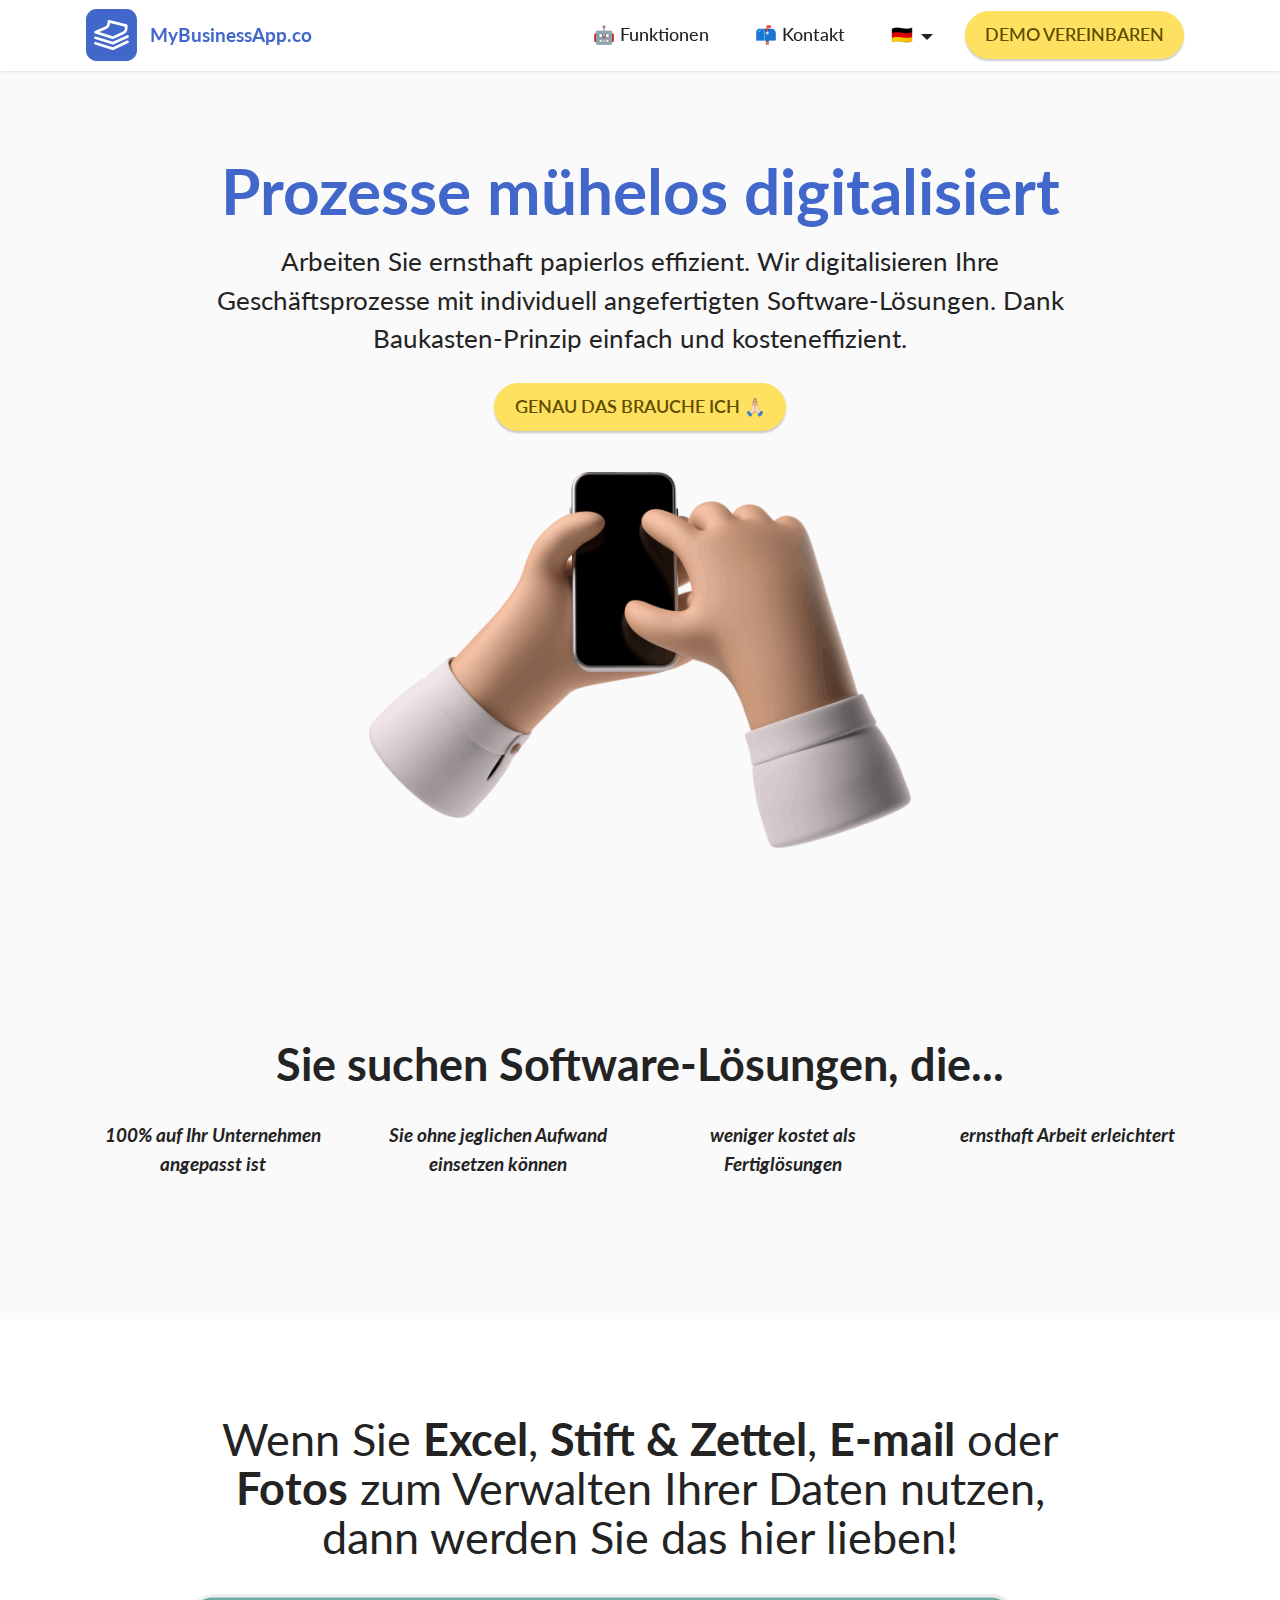
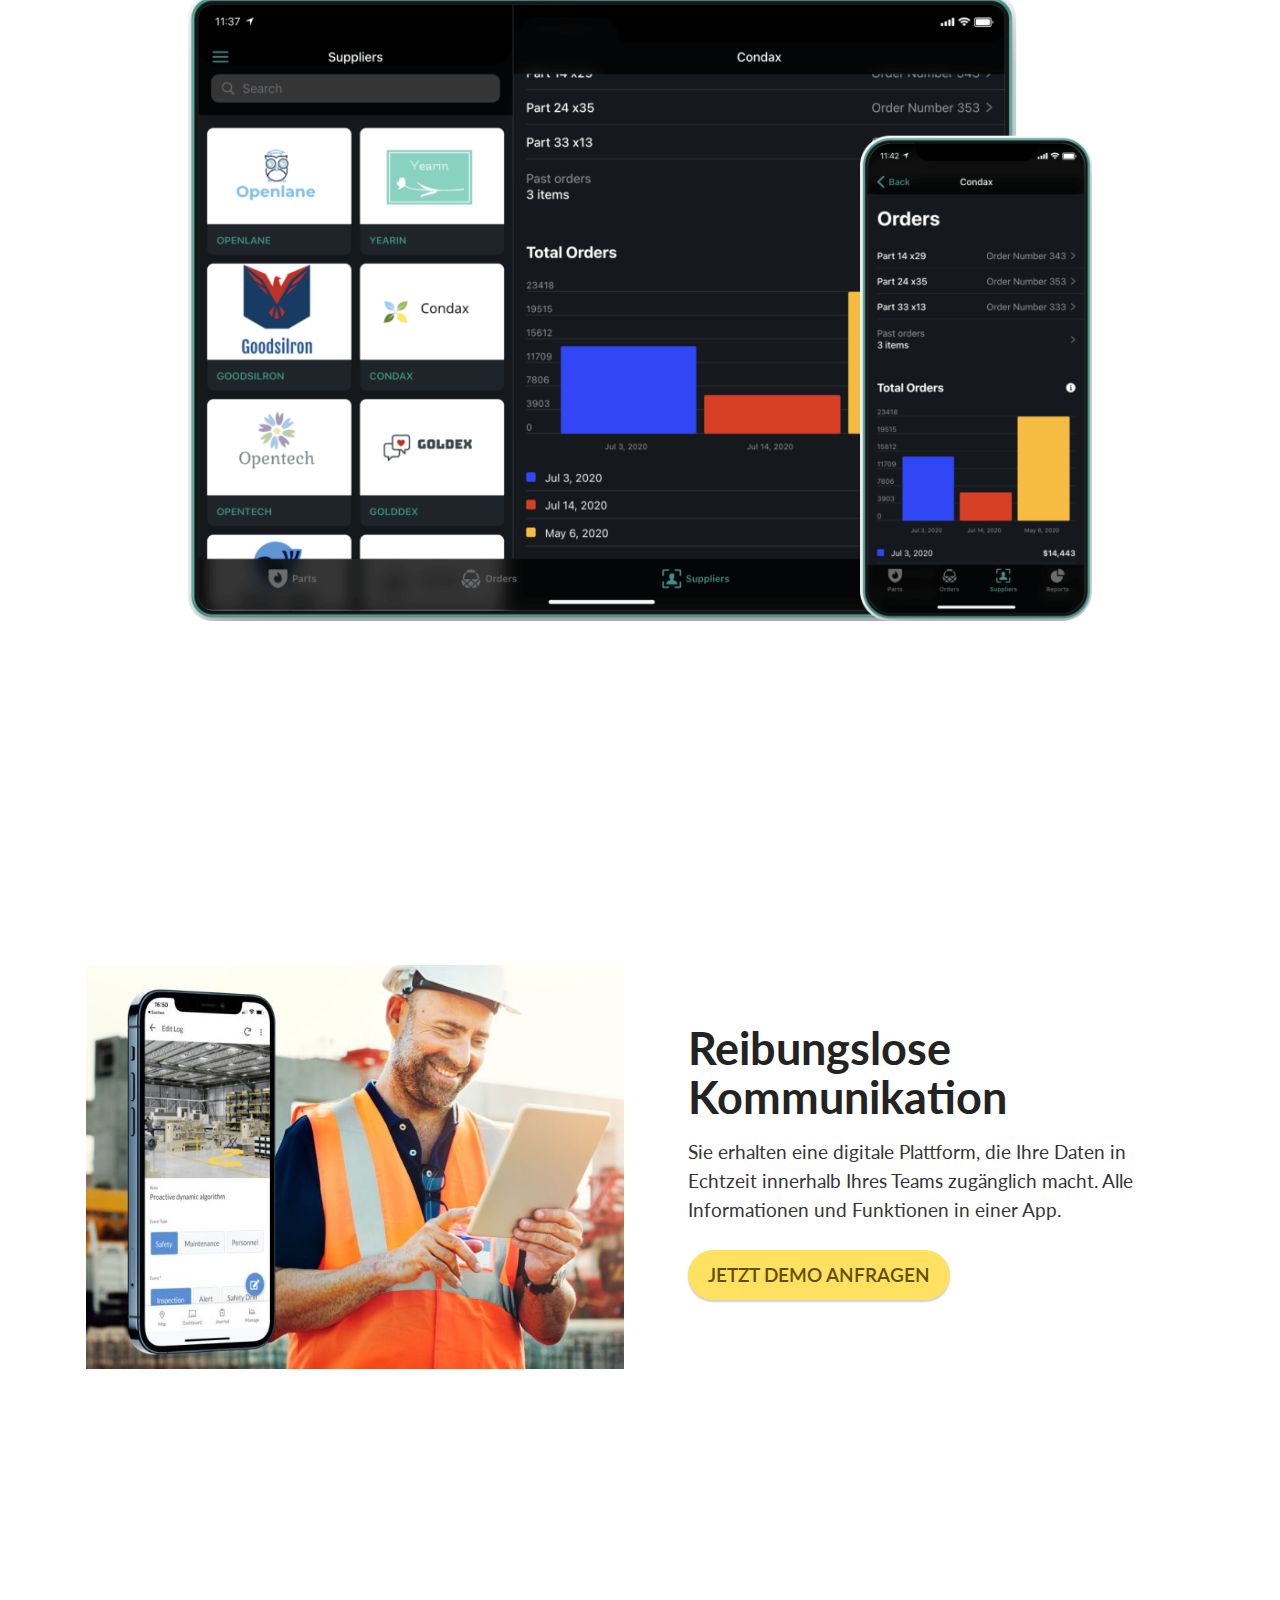
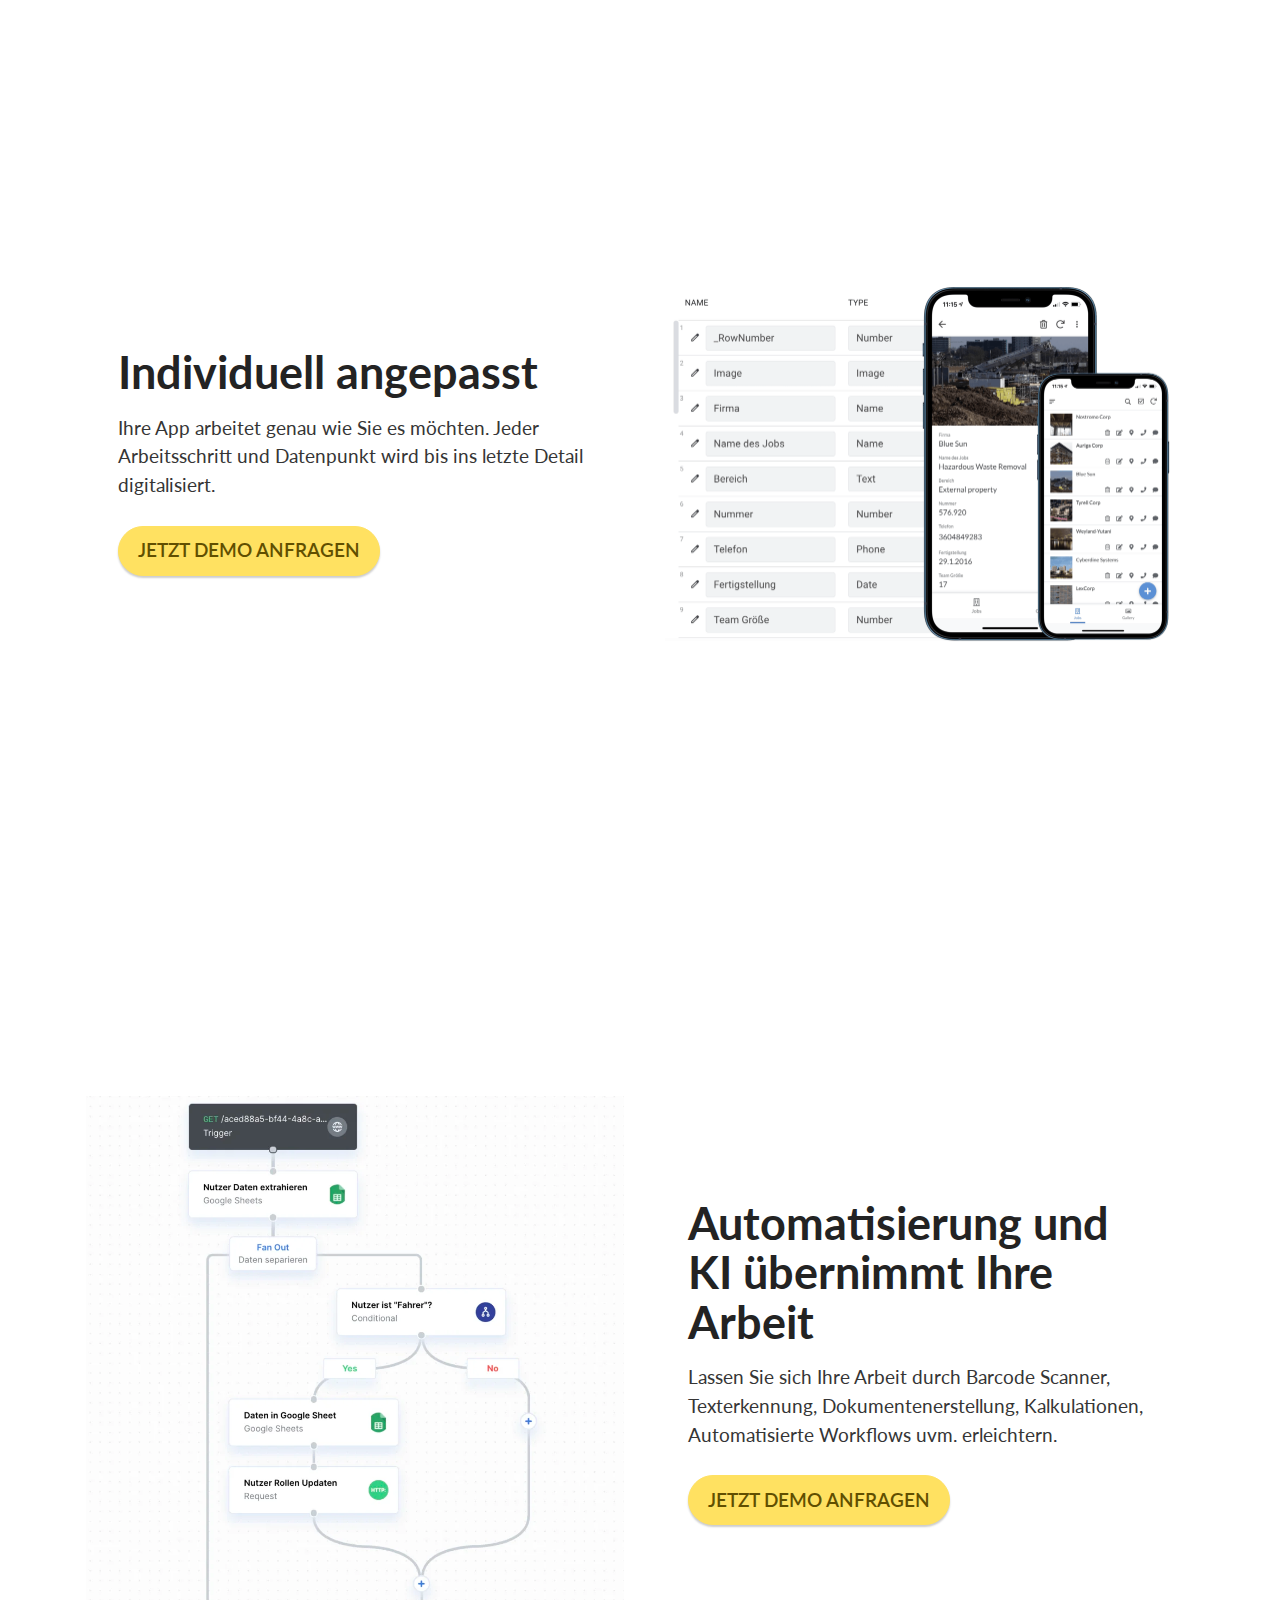
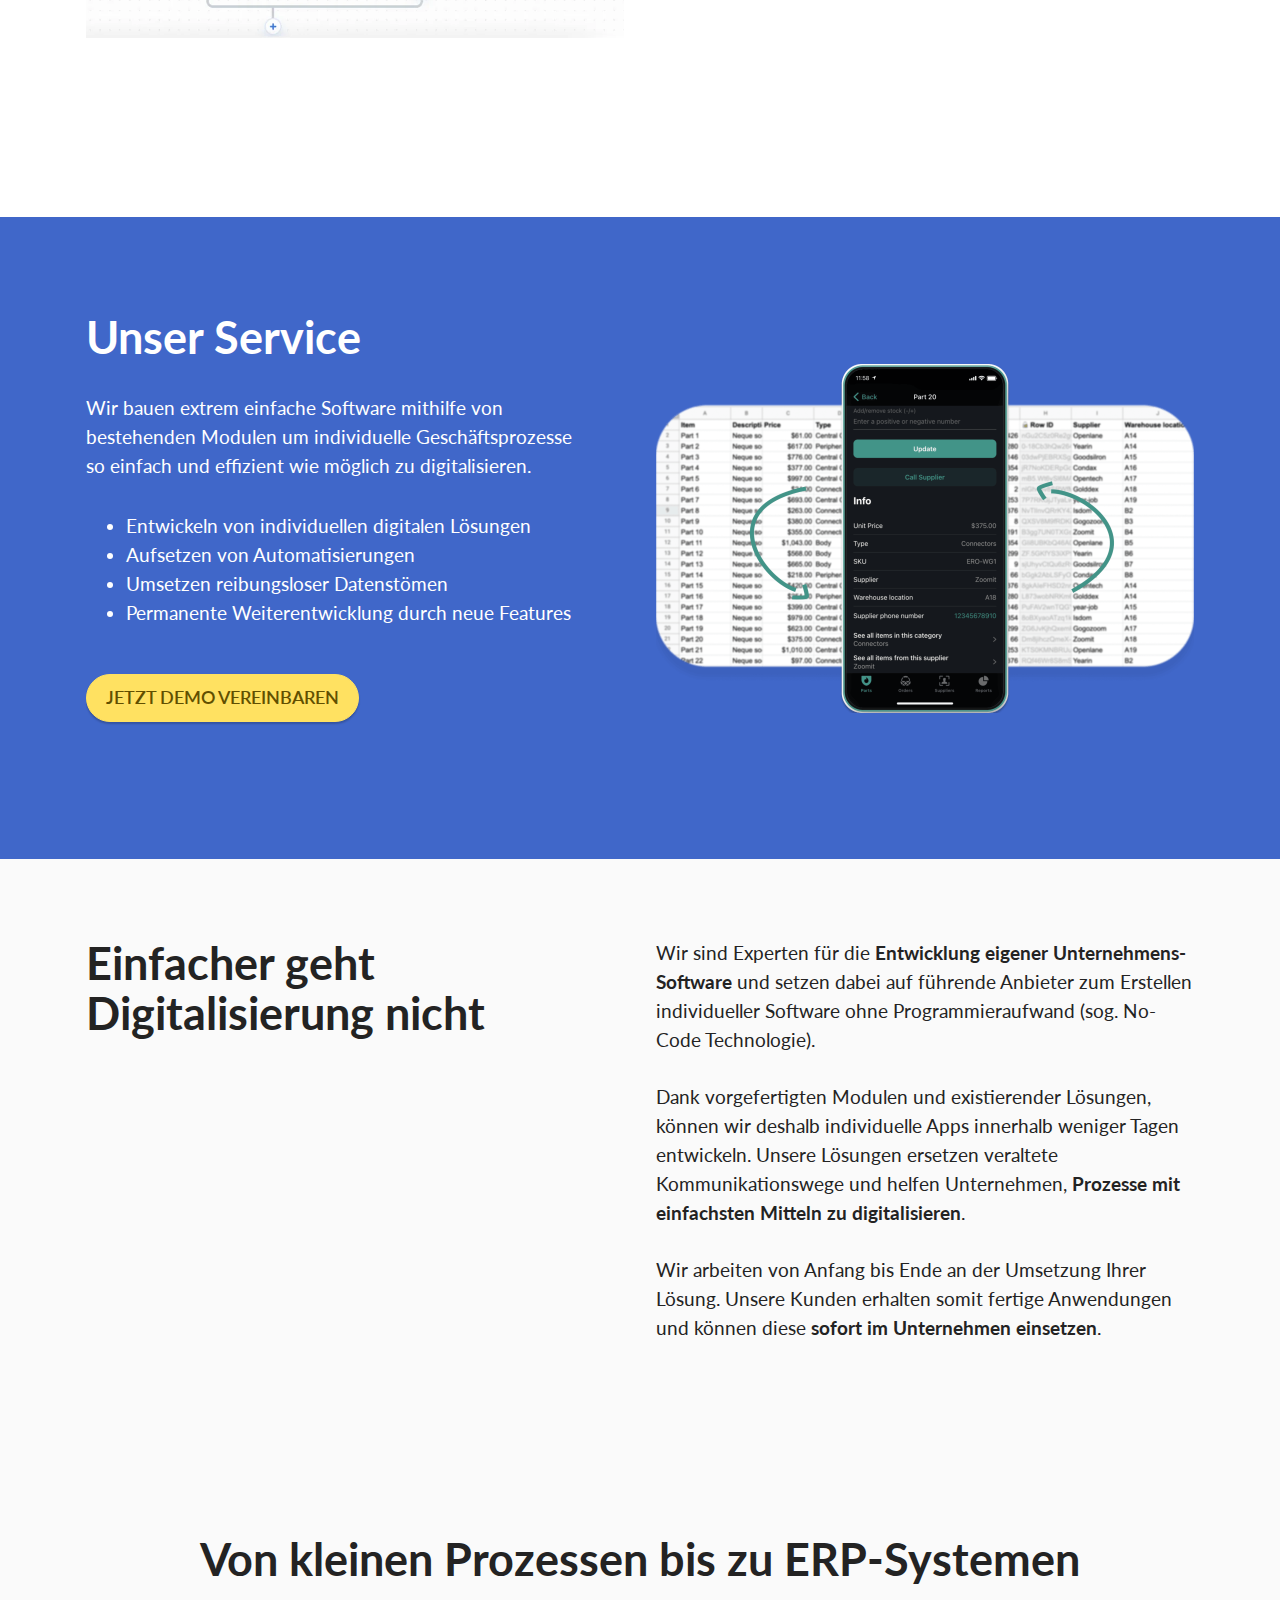
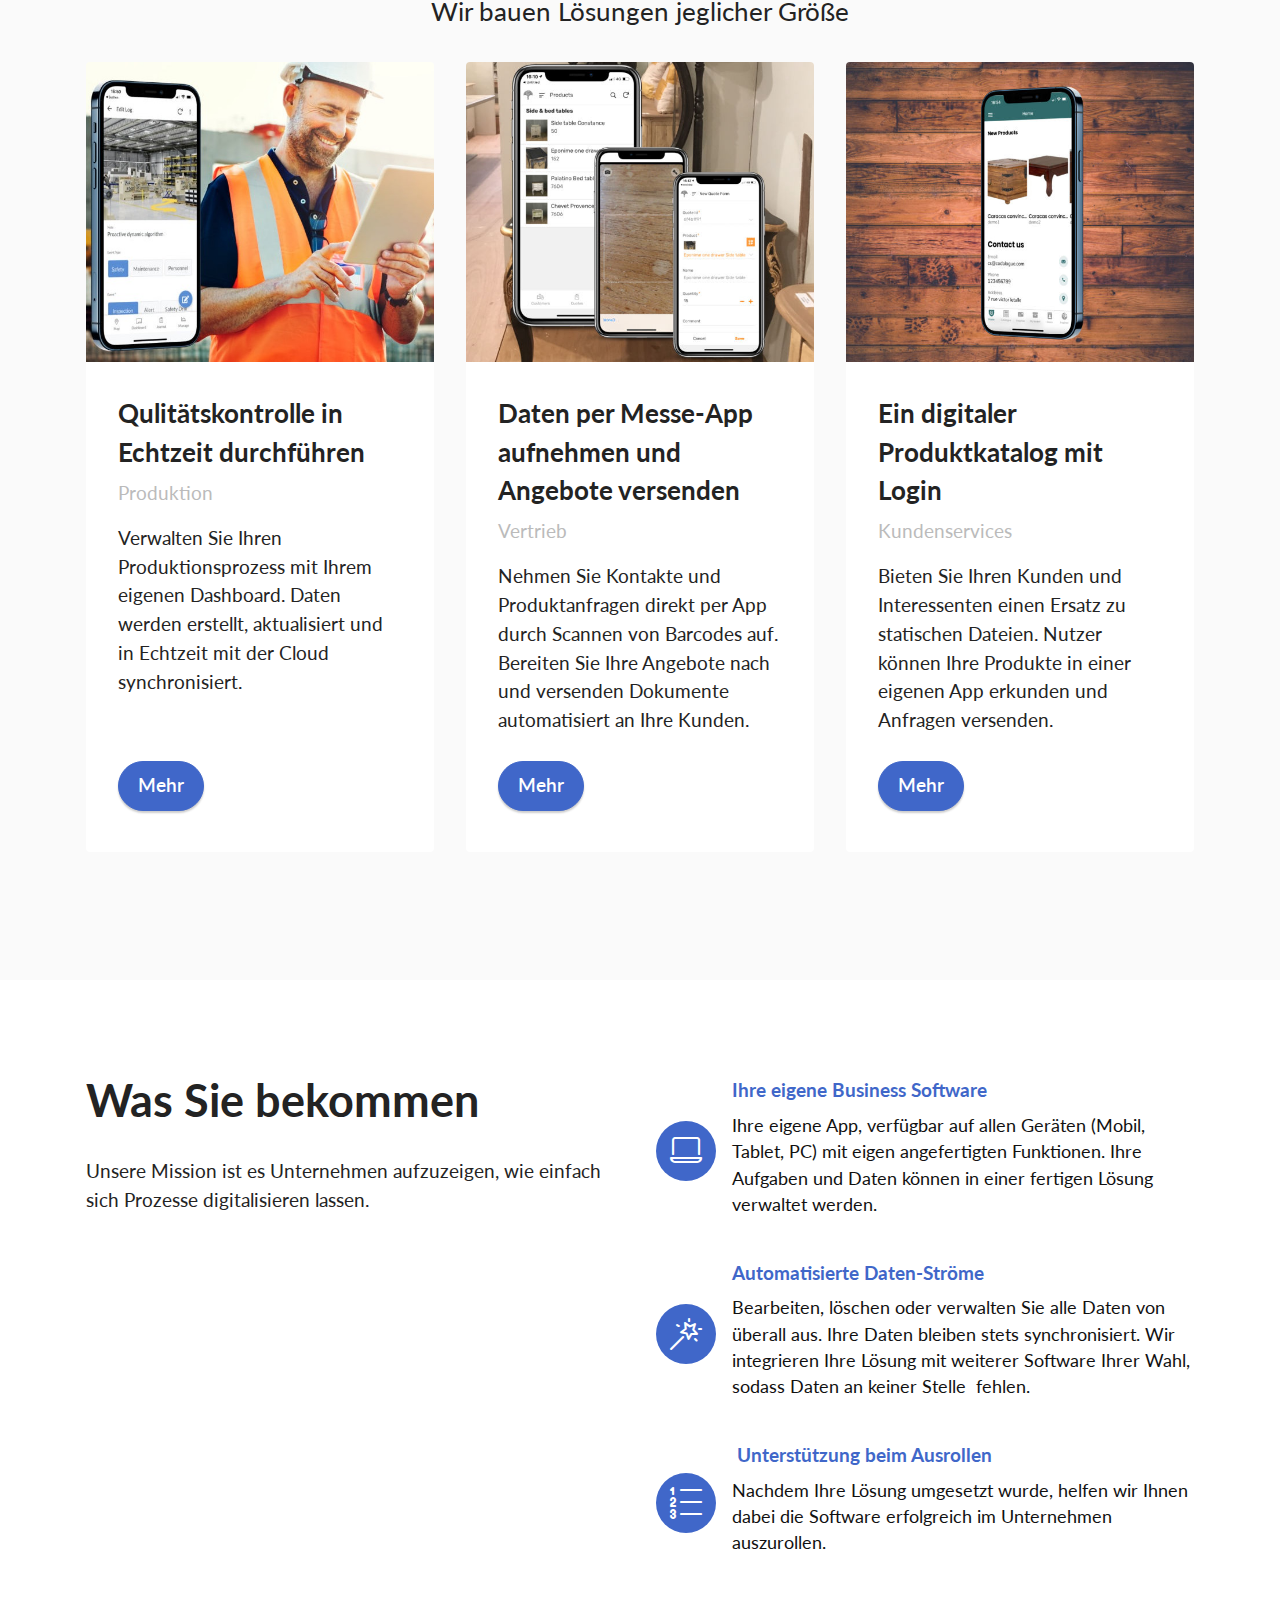
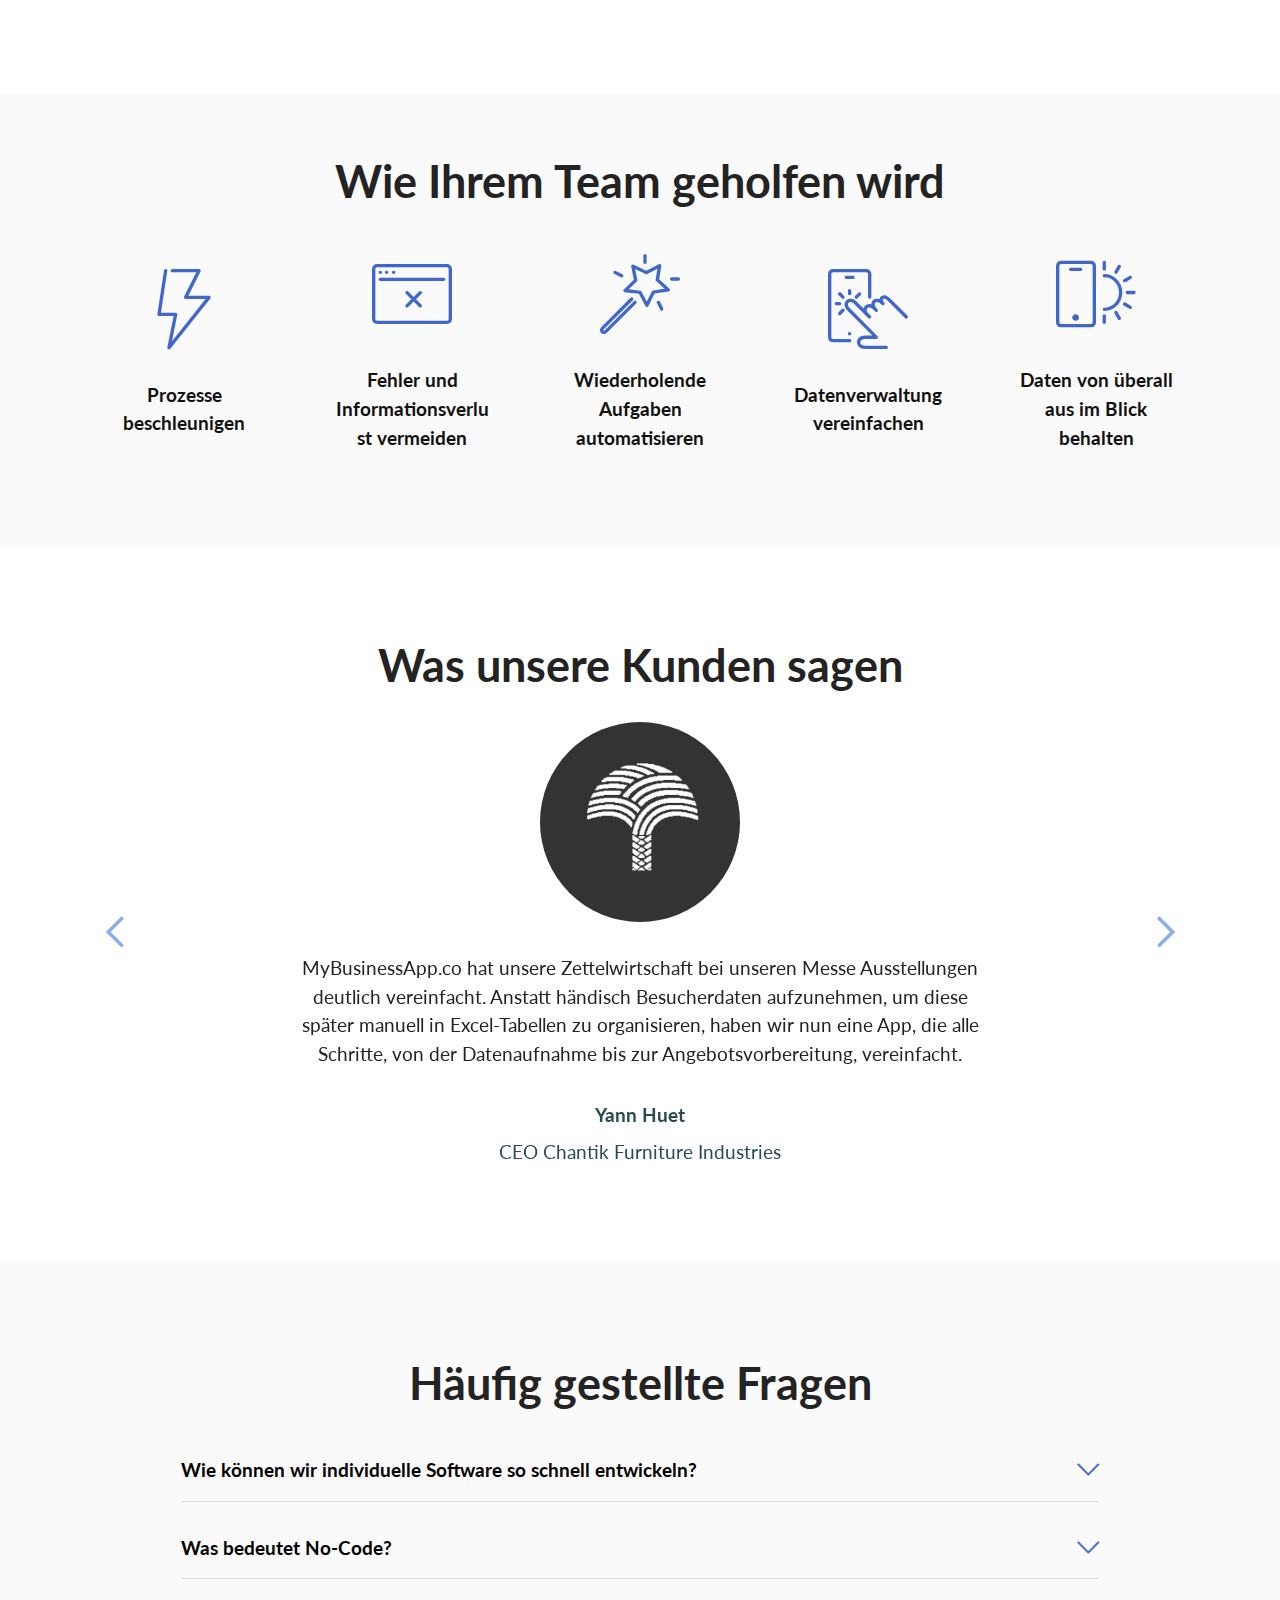
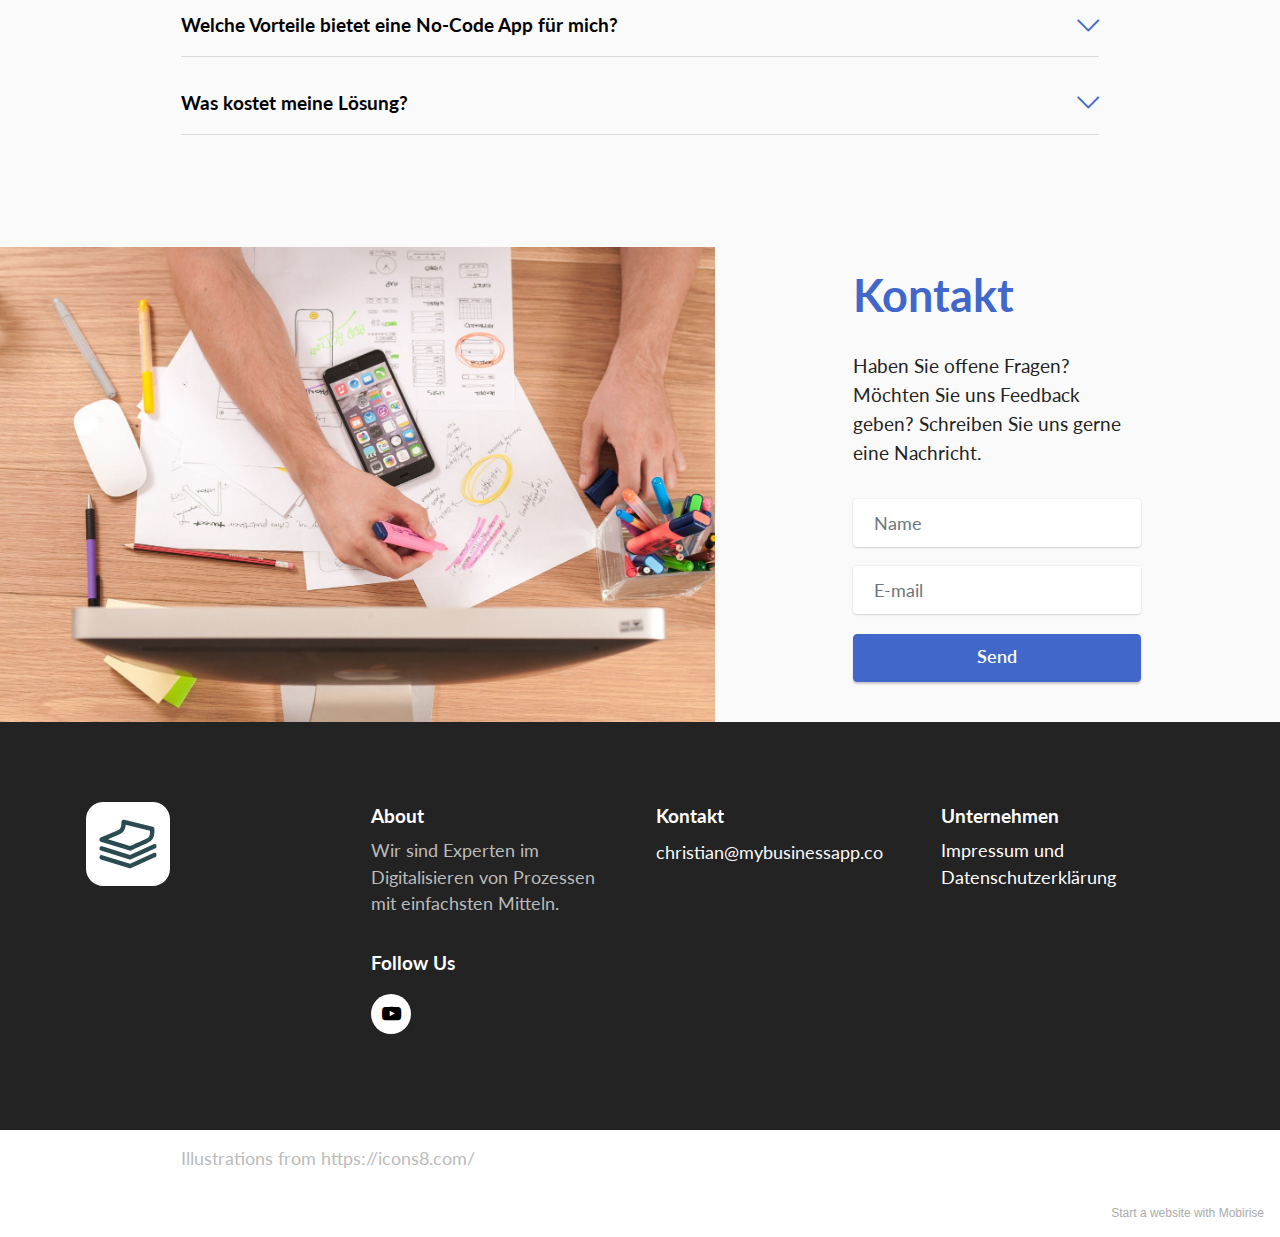
==== commit d307d885: "reel" ====
--- a/de/index.html
+++ b/de/index.html
@@ -79,7 +79,7 @@
         <div class="row justify-content-center">
             <div class="col-md-12 col-lg-9">
                 <h1 class="mbr-section-title mbr-fonts-style mb-3 display-1"><strong>Prozesse mühelos digitalisiert</strong></h1>
-                <p class="mbr-text mbr-fonts-style display-5">Arbeiten Sie ernsthaft papierlos und digitalisieren Sie Prozesse mit individuell angefertigten Software-Lösungen. Dank Baukasten-Prinzip einfach und kosteneffizient.</p>
+                <p class="mbr-text mbr-fonts-style display-5">Arbeiten Sie ernsthaft papierlos effizient. Wir digitalisieren Ihre Geschäftsprozesse mit individuell angefertigten Software-Lösungen. Dank Baukasten-Prinzip einfach und kosteneffizient.</p>
                 <div class="mbr-section-btn mt-3"><a class="btn btn-warning display-4" href="https://calendly.com/christianseidel-cs/introduction" target="_blank">GENAU DAS BRAUCHE ICH 🙏🏻</a></div>
                 <div class="image-wrap mt-4">
                     <img src="assets/images/3d-hands-classy-161-1228x850.png" alt="Mobirise" title="">
@@ -146,21 +146,6 @@
     </div>
 </section>
 
-<section class="content10 cid-sr4owGlNv0" id="content10-2e">
-    
-    <div class="container">
-        <div class="row justify-content-center">
-            <div class="col-12 col-md">
-                
-                <h6 class="mbr-section-subtitle mbr-fonts-style mb-4 display-2"><strong>Einfacher geht Digitalisierung nicht</strong></h6>
-            </div>
-            <div class="col-md-12 col-lg-6">
-                <p class="mbr-text mbr-fonts-style display-7">Wir sind Experten für die <strong>Entwicklung eigener Unternehmens-Software</strong> und setzen dabei auf führende Anbieter zum Erstellen individueller Software ohne Programmieraufwand (sog. No-Code Technologie).<br><br>Dank vorgefertigten Modulen und existierender Lösungen, können wir deshalb individuelle Apps innerhalb weniger Tagen entwickeln. Unsere Lösungen ersetzen veraltete Kommunikationswege und helfen Unternehmen, <strong>Prozesse zu mit einfachsten Mitteln zu digitalisieren</strong>.<br><br>Wir arbeiten von Anfang bis Ende an der Umsetzung Ihrer Lösung. Unsere Kunden erhalten somit fertige Anwendungen und können diese <strong>sofort im Unternehmen einsetzen</strong>.</p>
-            </div>
-        </div>
-    </div>
-</section>
-
 <section class="header10 cid-sqNvQVjSHI" id="header10-24">
 
     
@@ -257,7 +242,7 @@
                 <div class="card-wrapper">
                     <div class="card-box">
                         <h4 class="card-title mbr-fonts-style mb-4 display-2"><strong>Unser Service</strong></h4>
-                        <p class="mbr-text mbr-fonts-style mb-4 display-7">Mithilfe von führenden No-Code Plattformen wie&nbsp;<a href="https://www.glideapps.com/" class="text-warning" target="_blank">Glide</a>&nbsp;oder&nbsp;<a href="https://www.appsheet.com/" class="text-warning" target="_blank">Appsheet</a>&nbsp;und Automatisierungssoftware können wir maßangefertigte Apps in nur wenigen Tagen vollständig entwickeln und ausrollen.&nbsp;</p>
+                        <p class="mbr-text mbr-fonts-style mb-4 display-7">Wir bauen extrem einfache Software mithilfe von bestehenden Modulen um individuelle Geschäftsprozesse so einfach und effizient wie möglich zu digitalisieren.&nbsp;</p>
                         <div class="mbr-text mbr-fonts-style counter-container display-7">
                             <ul>
                                 <li><span style="font-size: 1.2rem;">Entwickeln von individuellen digitalen Lösungen&nbsp;</span></li><li><span style="font-size: 1.2rem;">Aufsetzen von Automatisierungen</span></li><li>Umsetzen reibungsloser Datenstömen</li><li>Permanente Weiterentwicklung durch neue Features&nbsp;&nbsp;</li>
@@ -271,6 +256,21 @@
                 <div class="image-wrapper">
                     <img src="assets/images/appandsheet-1076x698.png" alt="Mobirise">
                 </div>
+            </div>
+        </div>
+    </div>
+</section>
+
+<section class="content10 cid-sr4owGlNv0" id="content10-2e">
+    
+    <div class="container">
+        <div class="row justify-content-center">
+            <div class="col-12 col-md">
+                
+                <h6 class="mbr-section-subtitle mbr-fonts-style mb-4 display-2"><strong>Einfacher geht Digitalisierung nicht</strong></h6>
+            </div>
+            <div class="col-md-12 col-lg-6">
+                <p class="mbr-text mbr-fonts-style display-7">Wir sind Experten für die <strong>Entwicklung eigener Unternehmens-Software</strong> und setzen dabei auf führende Anbieter zum Erstellen individueller Software ohne Programmieraufwand (sog. No-Code Technologie).<br><br>Dank vorgefertigten Modulen und existierender Lösungen, können wir deshalb individuelle Apps innerhalb weniger Tagen entwickeln. Unsere Lösungen ersetzen veraltete Kommunikationswege und helfen Unternehmen, <strong>Prozesse mit einfachsten Mitteln zu digitalisieren</strong>.<br><br>Wir arbeiten von Anfang bis Ende an der Umsetzung Ihrer Lösung. Unsere Kunden erhalten somit fertige Anwendungen und können diese <strong>sofort im Unternehmen einsetzen</strong>.</p>
             </div>
         </div>
     </div>
@@ -534,7 +534,7 @@
                             </div>
                             <div id="collapse3_13" class="panel-collapse noScroll collapse" role="tabpanel" aria-labelledby="headingThree">
                                 <div class="panel-body">
-                                    <p class="mbr-fonts-style panel-text display-7">Die Vorteile liegen klar auf der Hand: Warum Lösungen neu entwickeln, wenn es bereits fertige Module gibt?<br> <br>Durch das Verwenden existierender Technologie lassen sich Kosten und Entwicklunszeit bedeutend senken.</p>
+                                    <p class="mbr-fonts-style panel-text display-7">Die Vorteile liegen klar auf der Hand: Warum Lösungen neu entwickeln, wenn es bereits fertige Module gibt?<br> <br>Durch das Verwenden existierender Technologie lassen sich Kosten und Entwicklunszeit von individueller Software bedeutend senken. Durch die schnelle und flexible Erstellung, können somit individuelle Bedürfnisse technisch schnell umgesetzt werden.&nbsp; &nbsp;<br><br></p>
                                 </div>
                             </div>
                         </div>
@@ -574,7 +574,7 @@
                 </div>
             </div>
             <div class="col-lg-3 offset-lg-1 mbr-form" data-form-type="formoid">
-                <form action="https://mobirise.eu/" method="POST" class="mbr-form form-with-styler" data-form-title="Form Name"><input type="hidden" name="email" data-form-email="true" value="H3Kh9KHJ1gCNlenf1gsY8otluk5xNc8kDkyKnToWuDnEGpbDXzI51AqoEnsw8XegoHAoxthWu07tCLSCIxRlgxi08pIwQMuPh+xJCX07wUIrf3Y1PBeHgXmiu33/c4oD">
+                <form action="https://mobirise.eu/" method="POST" class="mbr-form form-with-styler" data-form-title="Form Name"><input type="hidden" name="email" data-form-email="true" value="INW4DUPbHmjAgLgr1fkWx9tYqxiga5DDvywEjSCGPBiaN9/lm1waL1YT/rmUybQdSO8TzFgk5OdyWQAs2JWM2SK1kN3XOX6MCDr9X5A56P3PTpnYZ8guS5olhIElEerY">
                     <div class="">
                         <div hidden="hidden" data-form-alert="" class="alert alert-success col-12">Vielen Dank für die Nachricht. Wir melden uns umgehend zurück.</div>
                         <div hidden="hidden" data-form-alert-danger="" class="alert alert-danger col-12">Oops...! some
@@ -643,7 +643,7 @@
             </div>
             <div class="col-12 col-md-6 col-lg-3">
                 <h5 class="mbr-section-subtitle mbr-fonts-style mb-2 display-7"><strong>Unternehmen</strong></h5>
-                <ul class="list mbr-fonts-style display-4"><a href="imprint.html" class="text-info">Impressum und Datenschutzerklärung</a></ul>
+                <ul class="list mbr-fonts-style display-4"><a href="imprint.html" class="text-info text-primary">Impressum und Datenschutzerklärung</a></ul>
             </div>
             
         </div>
@@ -662,7 +662,7 @@
             </div>
         </div>
     </div>
-</section><section style="background-color: #fff; font-family: -apple-system, BlinkMacSystemFont, 'Segoe UI', 'Roboto', 'Helvetica Neue', Arial, sans-serif; color:#aaa; font-size:12px; padding: 0; align-items: center; display: flex;"><a href="https://mobirise.site/u" style="flex: 1 1; height: 3rem; padding-left: 1rem;"></a><p style="flex: 0 0 auto; margin:0; padding-right:1rem;">Mobirise website creator - <a href="https://mobirise.site/p" style="color:#aaa;">Visit site</a></p></section><script src="assets/web/assets/jquery/jquery.min.js"></script>  <script src="assets/popper/popper.min.js"></script>  <script src="assets/tether/tether.min.js"></script>  <script src="assets/bootstrap/js/bootstrap.min.js"></script>  <script src="assets/web/assets/cookies-alert-plugin/cookies-alert-core.js"></script>  <script src="assets/web/assets/cookies-alert-plugin/cookies-alert-script.js"></script>  <script src="assets/smoothscroll/smooth-scroll.js"></script>  <script src="assets/dropdown/js/nav-dropdown.js"></script>  <script src="assets/dropdown/js/navbar-dropdown.js"></script>  <script src="assets/touchswipe/jquery.touch-swipe.min.js"></script>  <script src="assets/bootstrapcarouselswipe/bootstrap-carousel-swipe.js"></script>  <script src="assets/mbr-testimonials-slider/mbr-testimonials-slider.js"></script>  <script src="assets/mbr-switch-arrow/mbr-switch-arrow.js"></script>  <script src="assets/formstyler/jquery.formstyler.js"></script>  <script src="assets/formstyler/jquery.formstyler.min.js"></script>  <script src="assets/datepicker/jquery.datetimepicker.full.js"></script>  <script src="assets/theme/js/script.js"></script>  <script src="assets/formoid/formoid.min.js"></script>  
+</section><section style="background-color: #fff; font-family: -apple-system, BlinkMacSystemFont, 'Segoe UI', 'Roboto', 'Helvetica Neue', Arial, sans-serif; color:#aaa; font-size:12px; padding: 0; align-items: center; display: flex;"><a href="https://mobirise.site/r" style="flex: 1 1; height: 3rem; padding-left: 1rem;"></a><p style="flex: 0 0 auto; margin:0; padding-right:1rem;">Start a website with <a href="https://mobirise.site/z" style="color:#aaa;">Mobirise</a></p></section><script src="assets/web/assets/jquery/jquery.min.js"></script>  <script src="assets/popper/popper.min.js"></script>  <script src="assets/tether/tether.min.js"></script>  <script src="assets/bootstrap/js/bootstrap.min.js"></script>  <script src="assets/web/assets/cookies-alert-plugin/cookies-alert-core.js"></script>  <script src="assets/web/assets/cookies-alert-plugin/cookies-alert-script.js"></script>  <script src="assets/smoothscroll/smooth-scroll.js"></script>  <script src="assets/dropdown/js/nav-dropdown.js"></script>  <script src="assets/dropdown/js/navbar-dropdown.js"></script>  <script src="assets/touchswipe/jquery.touch-swipe.min.js"></script>  <script src="assets/bootstrapcarouselswipe/bootstrap-carousel-swipe.js"></script>  <script src="assets/mbr-testimonials-slider/mbr-testimonials-slider.js"></script>  <script src="assets/mbr-switch-arrow/mbr-switch-arrow.js"></script>  <script src="assets/formstyler/jquery.formstyler.js"></script>  <script src="assets/formstyler/jquery.formstyler.min.js"></script>  <script src="assets/datepicker/jquery.datetimepicker.full.js"></script>  <script src="assets/theme/js/script.js"></script>  <script src="assets/formoid/formoid.min.js"></script>  
   
   
 <div id="cookie-dialog" style="display: none;"><div id="cookiesdirective"><div style="position: fixed; top: 0; right: 0; bottom: 0; left: 0; background-color: rgb(0, 0, 0); opacity: 0.8; z-index: 9999;"></div><div style="position: fixed; top: 0; right: 0; bottom: 0; left: 0; display: flex; align-items: center; z-index: 10000"><div class="cookie-wrapper" style="position: relative; width: 100%; max-width: 500px; margin-right: auto; margin-left: auto; padding: 1rem; text-align: center; border-radius: .3rem; box-shadow: 0 10px 40px 0 rgba(0,0,0,0.2); color:#424a4d; background:rgba(250, 250, 250, 0.99);"><div class="mbr-text"><p class="display-7">We use cookies to give you the best experience. Read our <a style='color: #424a4d; text-decoration: underline;' href='privacy.html'>cookie policy</a>.</p></div><div class="mbr-section-btn"><a style="margin:0;;" class="btn btn-sm btn-primary display-7" id="impliedsubmit">Agree</a></div></div></div></div></div>
--- a/de/assets/mobirise/css/mbr-additional.css
+++ b/de/assets/mobirise/css/mbr-additional.css
@@ -1097,11 +1097,6 @@
 .cid-sr4nrBQanQ .card-box {
   text-align: center;
 }
-.cid-sr4owGlNv0 {
-  padding-top: 5rem;
-  padding-bottom: 5rem;
-  background-color: #fafafa;
-}
 .cid-sqNvQVjSHI {
   padding-top: 6rem;
   padding-bottom: 6rem;
@@ -1223,6 +1218,11 @@
 .cid-sqNvRufQ1t .card-title,
 .cid-sqNvRufQ1t .card-box {
   color: #ffffff;
+}
+.cid-sr4owGlNv0 {
+  padding-top: 5rem;
+  padding-bottom: 5rem;
+  background-color: #fafafa;
 }
 .cid-sr4sjeiKa0 {
   padding-top: 6rem;
@@ -1932,7 +1932,7 @@
 .cid-sr5ofXcuqC {
   padding-top: 5rem;
   padding-bottom: 5rem;
-  background-color: #294b51;
+  background-color: #232323;
 }
 .cid-sr5ofXcuqC .media-wrap {
   padding: 0;
@@ -2378,7 +2378,7 @@
 .cid-sr5ofXcuqC {
   padding-top: 5rem;
   padding-bottom: 5rem;
-  background-color: #294b51;
+  background-color: #232323;
 }
 .cid-sr5ofXcuqC .media-wrap {
   padding: 0;
--- a/de/assets/mobirise/css/mbr-additional.css
+++ b/de/assets/mobirise/css/mbr-additional.css
@@ -1097,11 +1097,6 @@
 .cid-sr4nrBQanQ .card-box {
   text-align: center;
 }
-.cid-sr4owGlNv0 {
-  padding-top: 5rem;
-  padding-bottom: 5rem;
-  background-color: #fafafa;
-}
 .cid-sqNvQVjSHI {
   padding-top: 6rem;
   padding-bottom: 6rem;
@@ -1223,6 +1218,11 @@
 .cid-sqNvRufQ1t .card-title,
 .cid-sqNvRufQ1t .card-box {
   color: #ffffff;
+}
+.cid-sr4owGlNv0 {
+  padding-top: 5rem;
+  padding-bottom: 5rem;
+  background-color: #fafafa;
 }
 .cid-sr4sjeiKa0 {
   padding-top: 6rem;
@@ -1932,7 +1932,7 @@
 .cid-sr5ofXcuqC {
   padding-top: 5rem;
   padding-bottom: 5rem;
-  background-color: #294b51;
+  background-color: #232323;
 }
 .cid-sr5ofXcuqC .media-wrap {
   padding: 0;
@@ -2378,7 +2378,7 @@
 .cid-sr5ofXcuqC {
   padding-top: 5rem;
   padding-bottom: 5rem;
-  background-color: #294b51;
+  background-color: #232323;
 }
 .cid-sr5ofXcuqC .media-wrap {
   padding: 0;
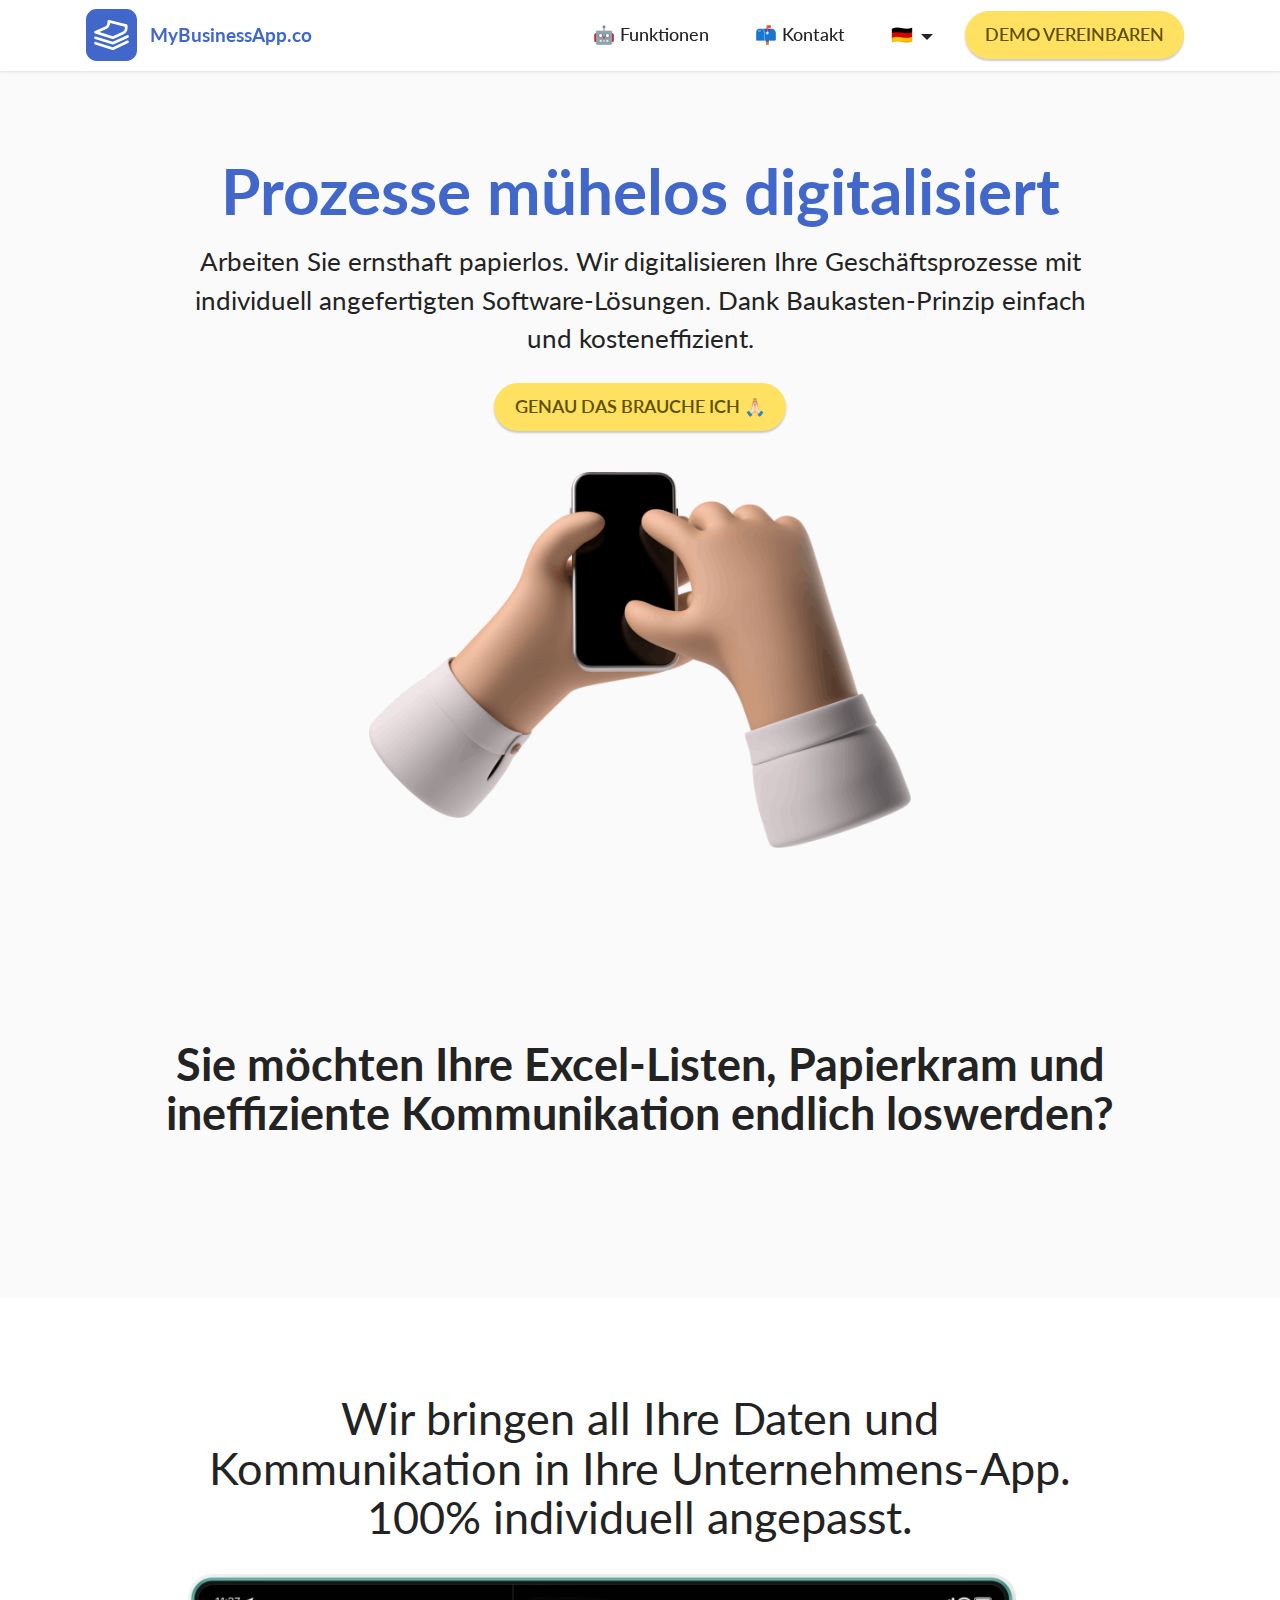
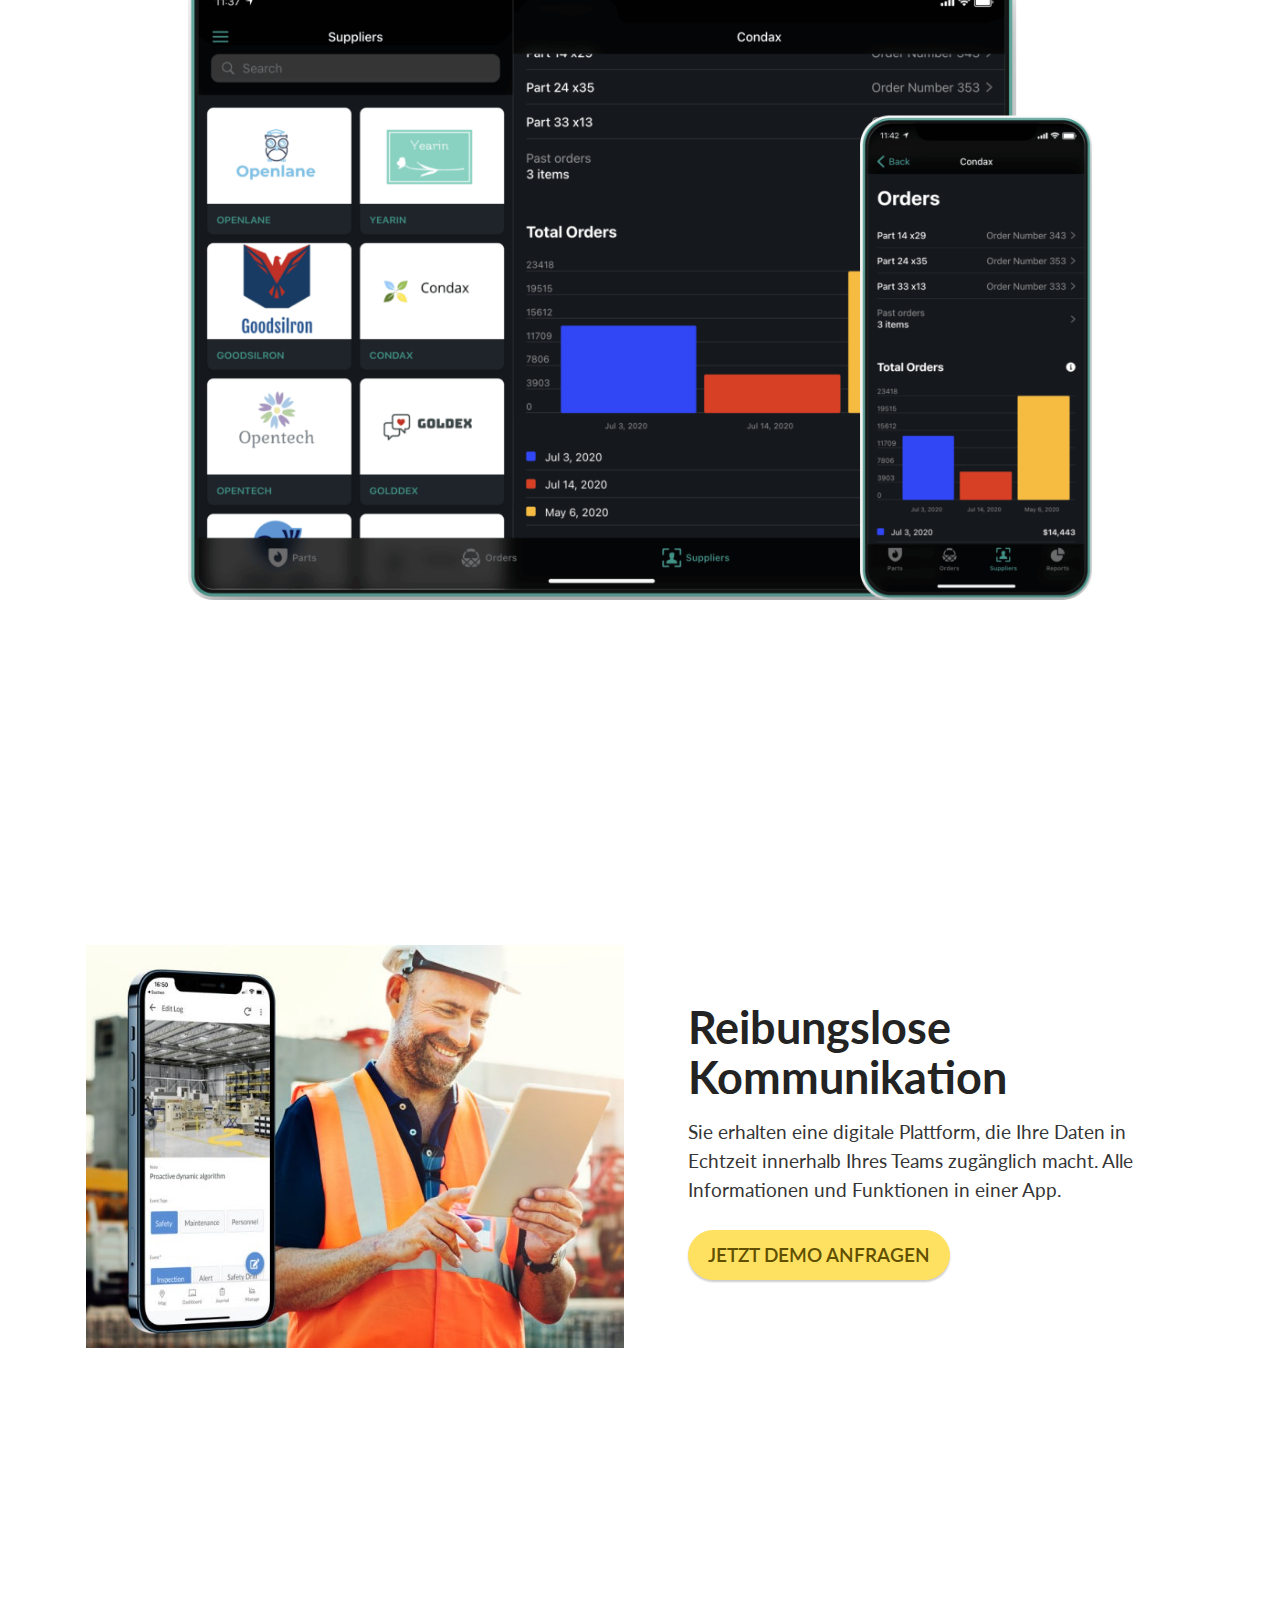
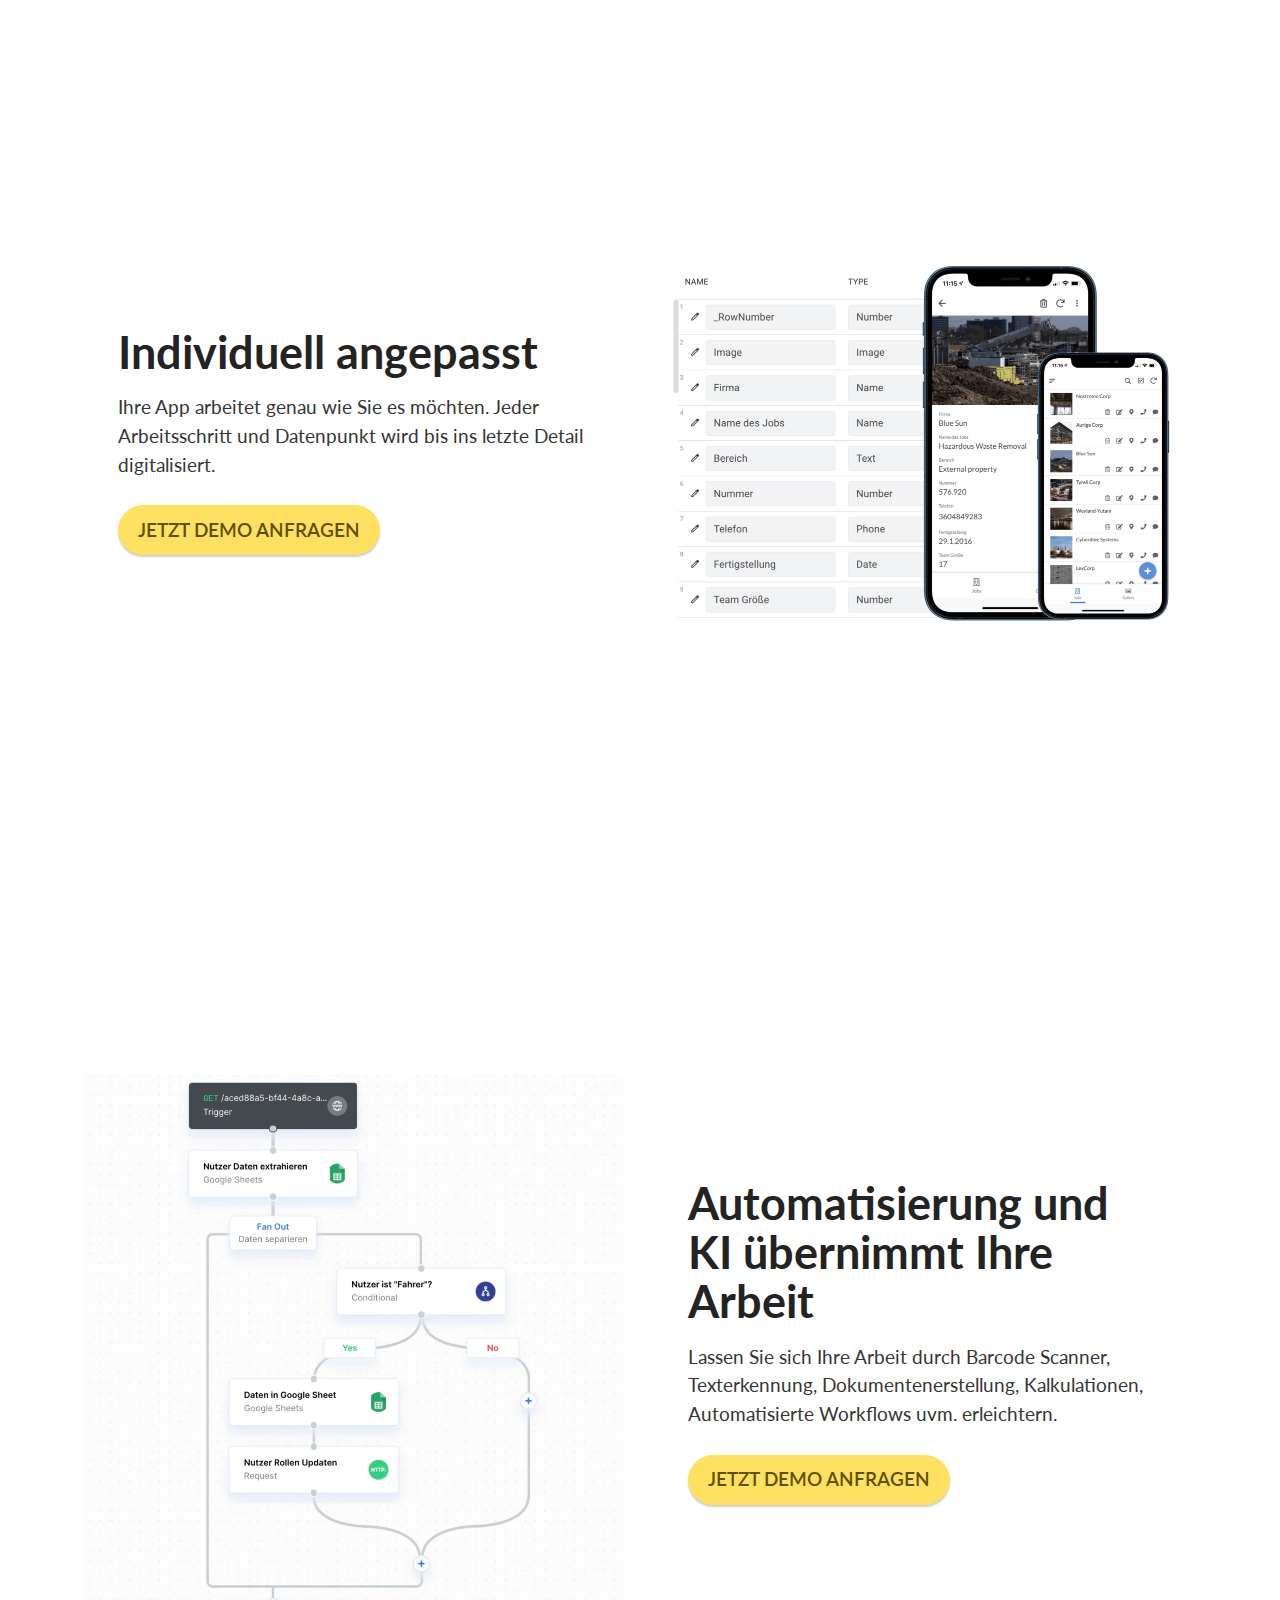
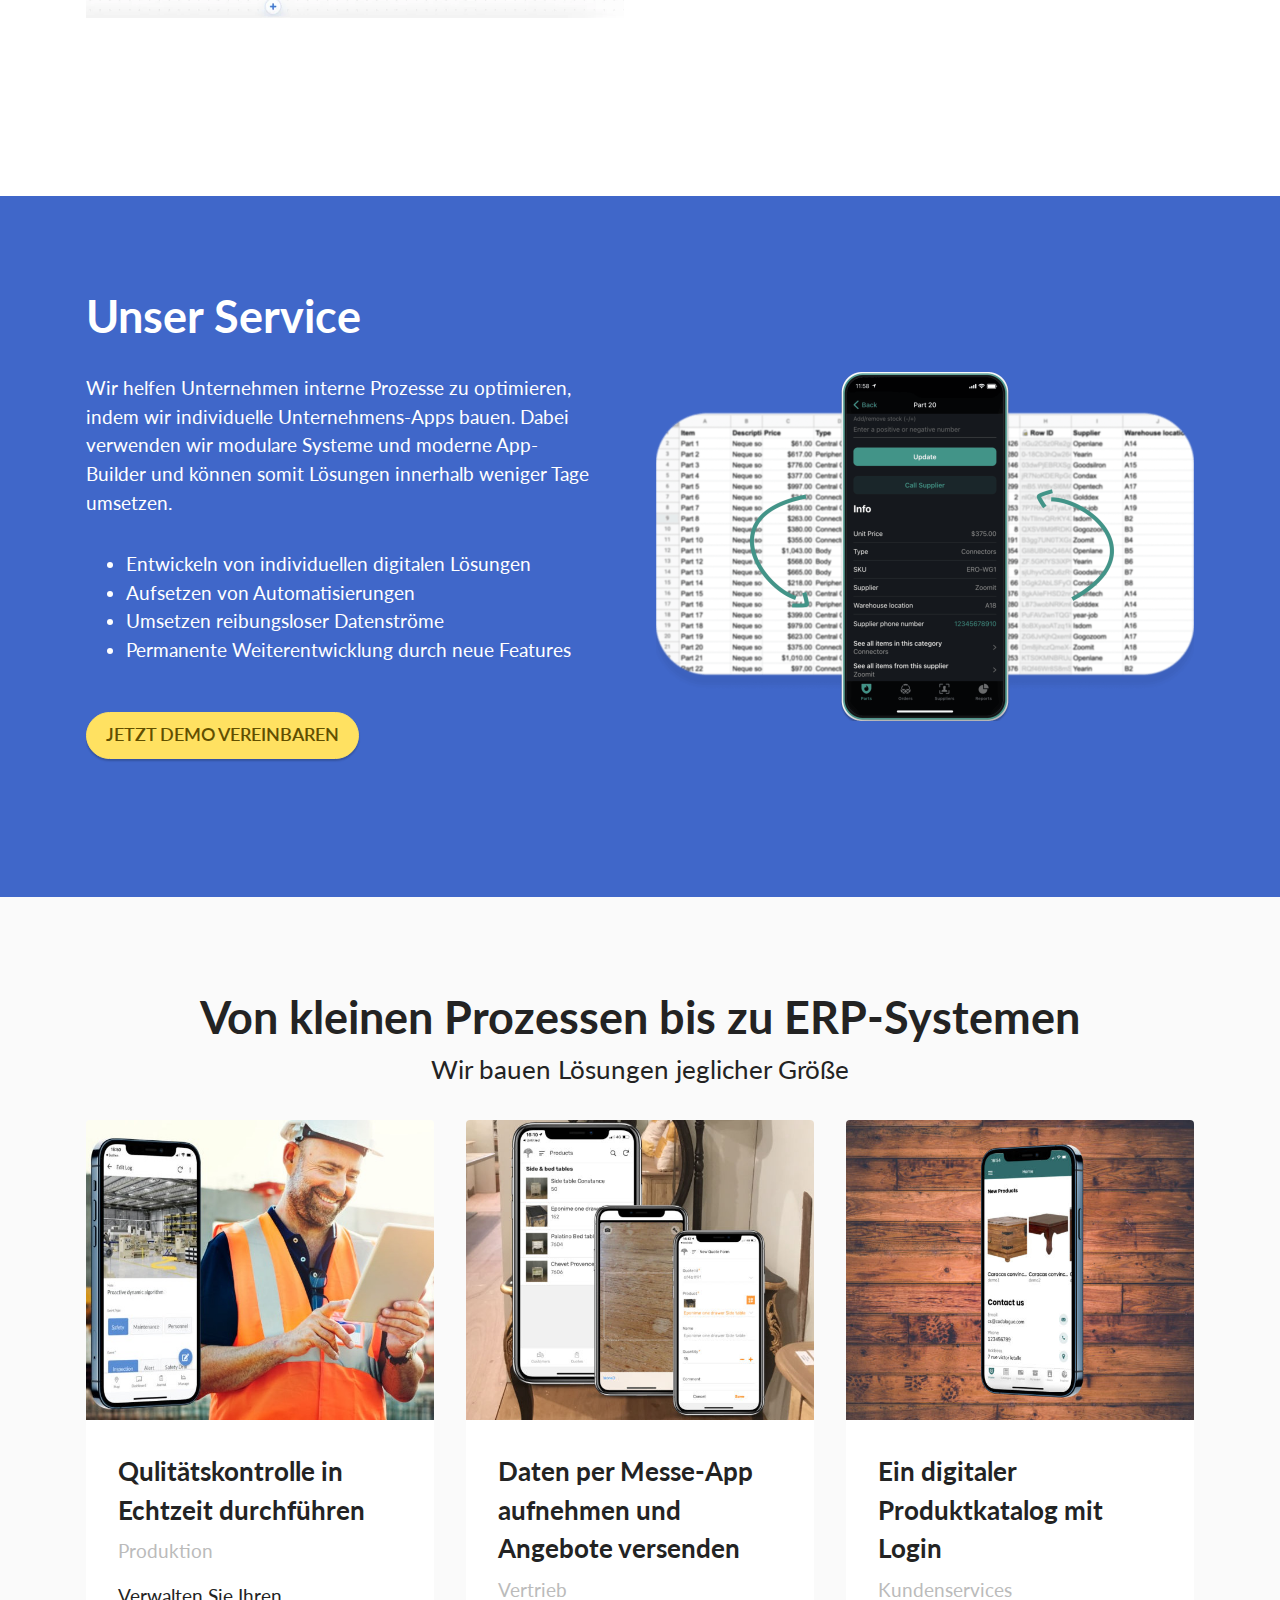
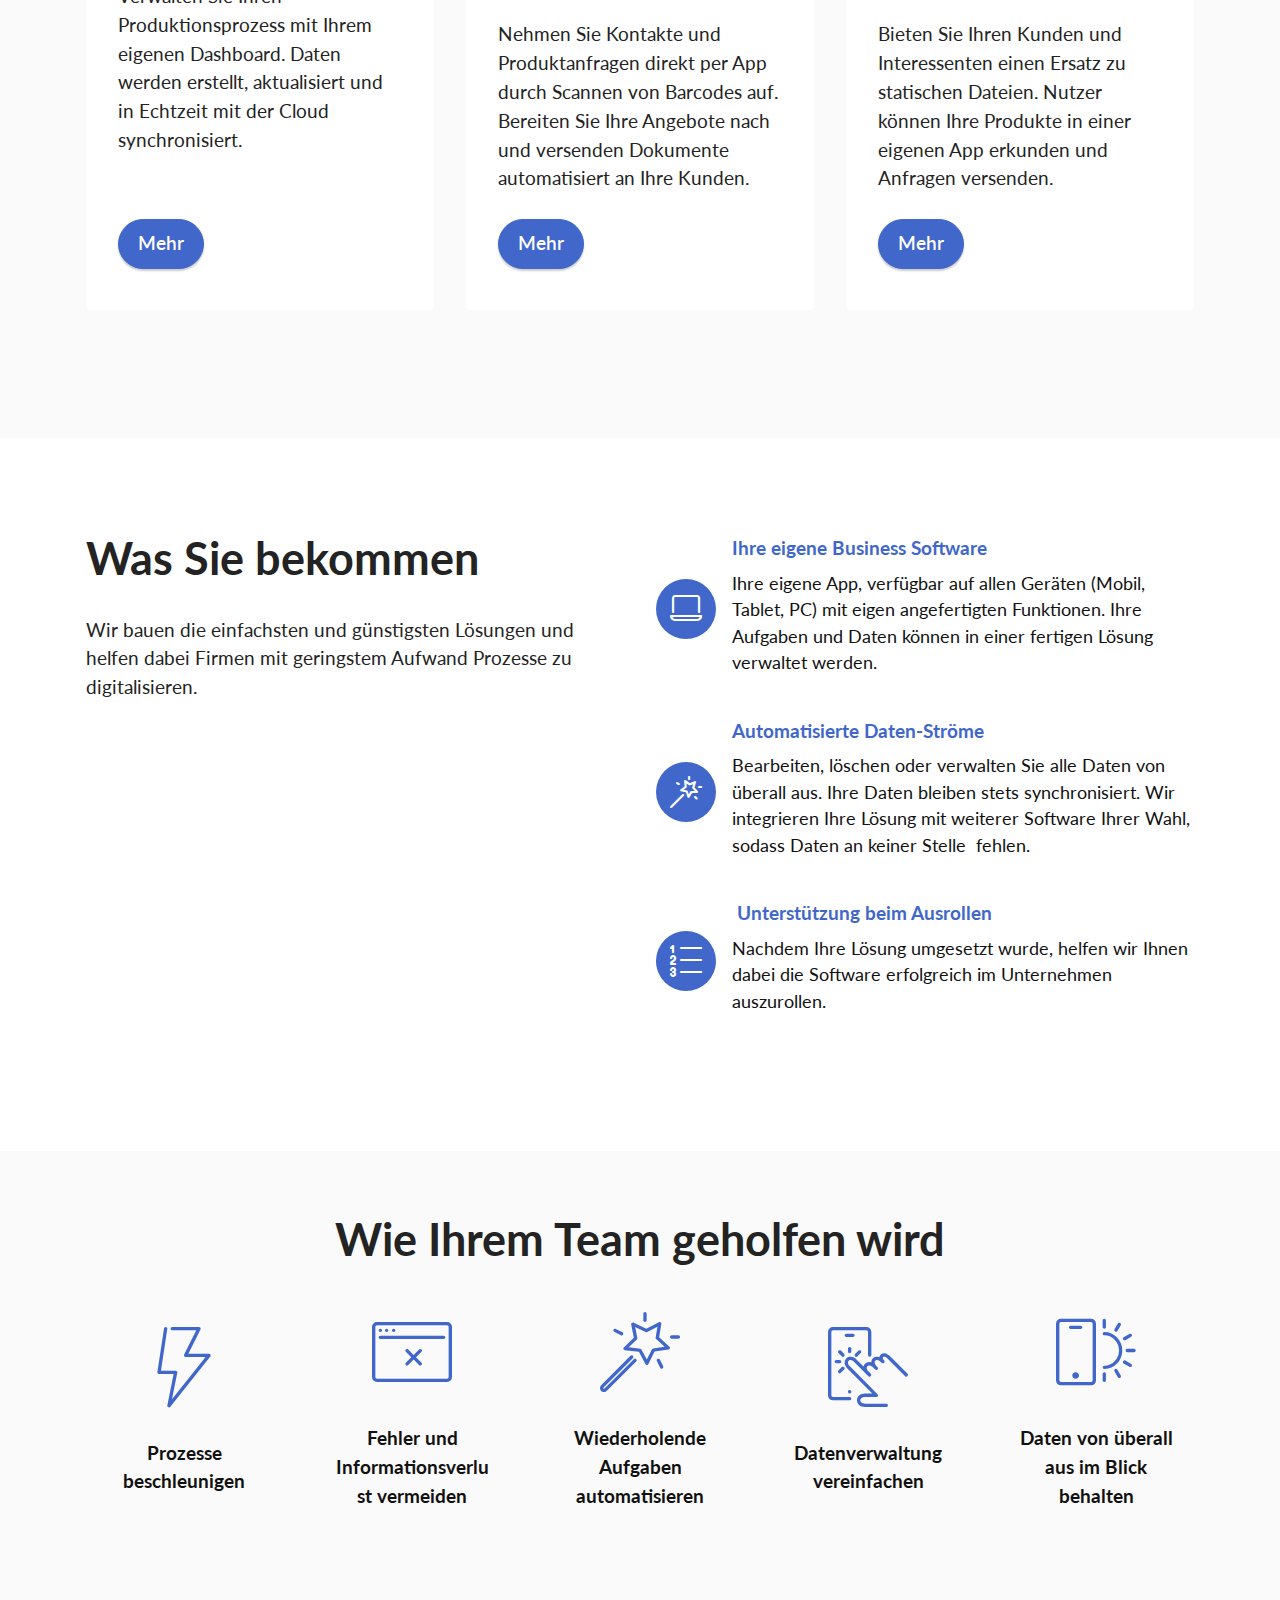
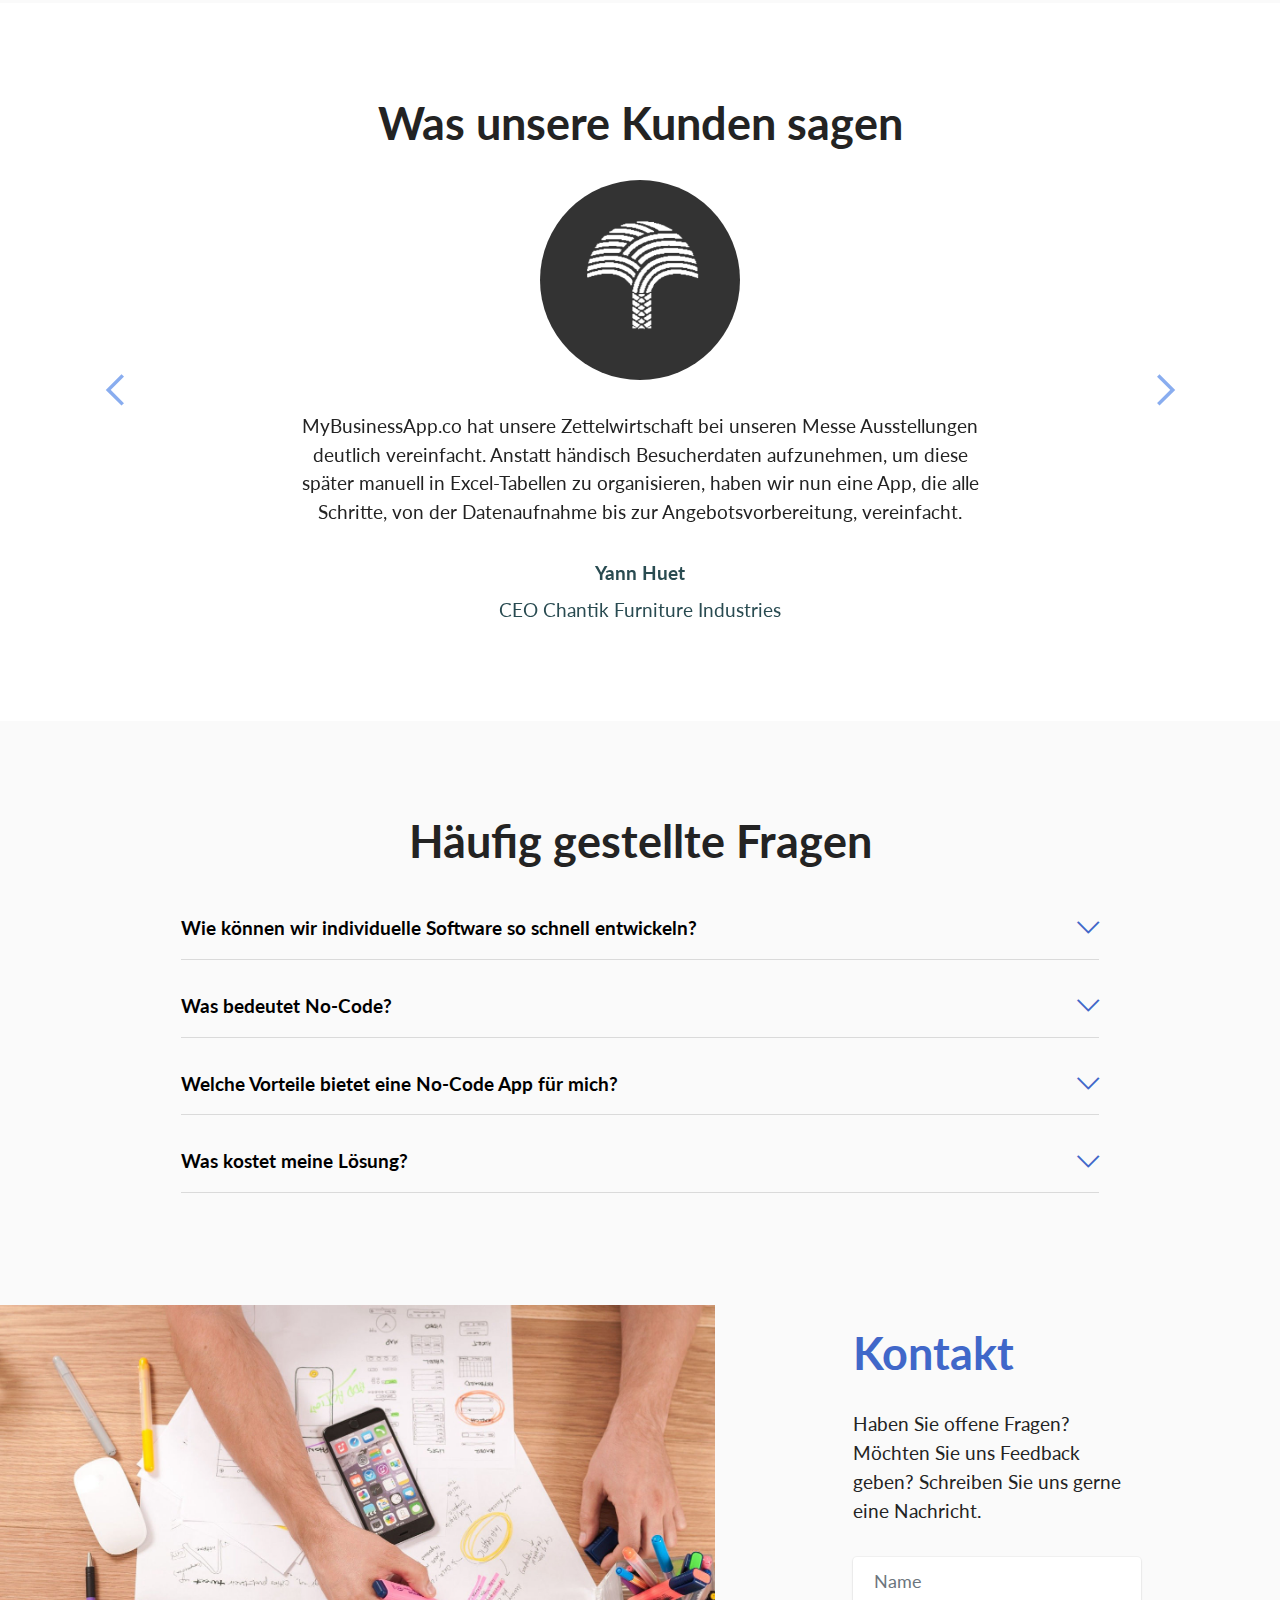
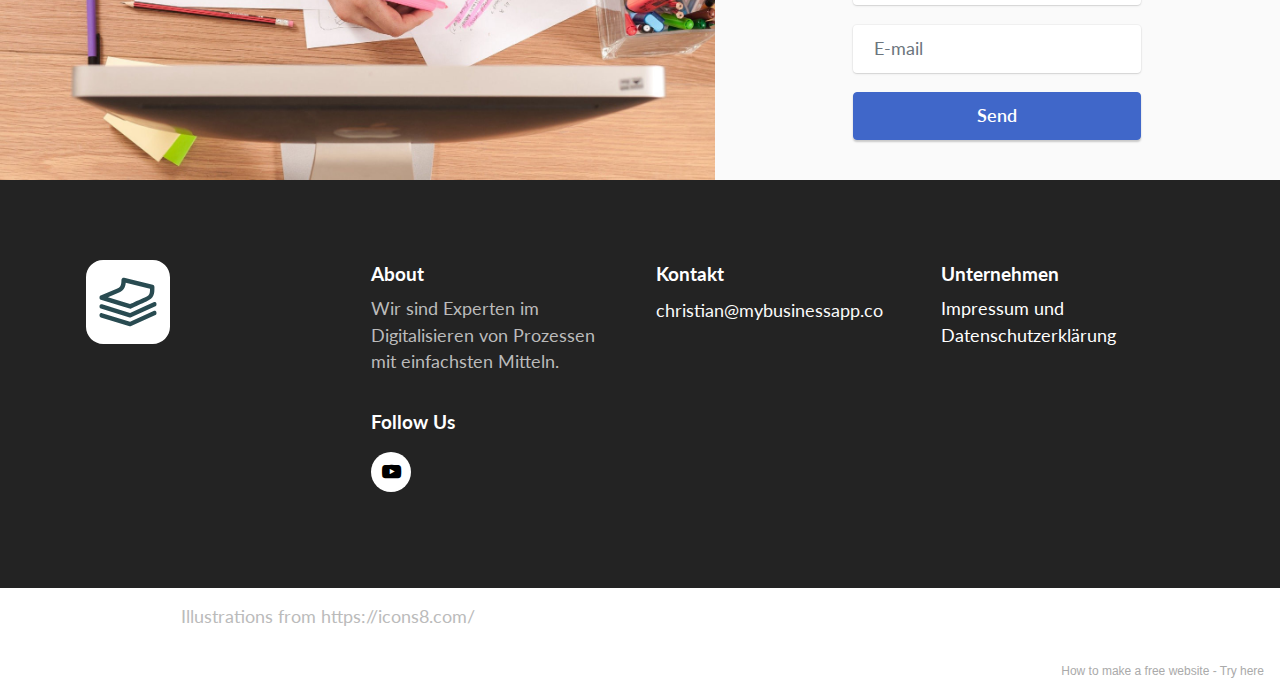
==== commit c9d8b618: "reel" ====
--- a/de/index.html
+++ b/de/index.html
@@ -79,7 +79,7 @@
         <div class="row justify-content-center">
             <div class="col-md-12 col-lg-9">
                 <h1 class="mbr-section-title mbr-fonts-style mb-3 display-1"><strong>Prozesse mühelos digitalisiert</strong></h1>
-                <p class="mbr-text mbr-fonts-style display-5">Arbeiten Sie ernsthaft papierlos effizient. Wir digitalisieren Ihre Geschäftsprozesse mit individuell angefertigten Software-Lösungen. Dank Baukasten-Prinzip einfach und kosteneffizient.</p>
+                <p class="mbr-text mbr-fonts-style display-5">Arbeiten Sie ernsthaft papierlos. Wir digitalisieren Ihre Geschäftsprozesse mit individuell angefertigten Software-Lösungen. Dank Baukasten-Prinzip einfach und kosteneffizient.</p>
                 <div class="mbr-section-btn mt-3"><a class="btn btn-warning display-4" href="https://calendly.com/christianseidel-cs/introduction" target="_blank">GENAU DAS BRAUCHE ICH 🙏🏻</a></div>
                 <div class="image-wrap mt-4">
                     <img src="assets/images/3d-hands-classy-161-1228x850.png" alt="Mobirise" title="">
@@ -97,49 +97,29 @@
     <div class="container">
         <div class="mbr-section-head">
             <div class="col-12">
-                <h4 class="mbr-section-title mbr-fonts-style align-center mb-0 display-2"><strong>Sie suchen Software-Lösungen, die...</strong></h4>
+                <h4 class="mbr-section-title mbr-fonts-style align-center mb-0 display-2"><strong>Sie möchten Ihre Excel-Listen, Papierkram und ineffiziente Kommunikation endlich loswerden?</strong></h4>
                 
             </div>
         </div>
         <div class="row mt-4">
             <div class="col-12 col-md-6 col-lg-3">
                 <div class="card-wrapper mb-4">
-                    <div class="card-box align-left">
-                        <h4 class="card-title mbr-fonts-style align-left display-7"><strong><em>100% auf Ihr Unternehmen angepasst ist</em></strong></h4>
-                        <div class="link-wrap">
-                                
-                            </div>
-                    </div>
+                    
                 </div>
             </div>
             <div class="col-12 col-md-6 col-lg-3">
                 <div class="card-wrapper mb-4">
-                    <div class="card-box align-left">
-                        <h4 class="card-title mbr-fonts-style align-left display-7"><strong><em>Sie ohne jeglichen Aufwand einsetzen können</em></strong></h4>
-                        <div class="link-wrap">
-                                
-                            </div>
-                    </div>
+                    
                 </div>
             </div>
             <div class="col-12 col-md-6 col-lg-3">
                 <div class="card-wrapper mb-4">
-                    <div class="card-box align-left">
-                        <h4 class="card-title mbr-fonts-style align-left display-7"><strong><em>weniger kostet als Fertiglösungen</em></strong></h4>
-                        <div class="link-wrap">
-                                
-                            </div>
-                    </div>
+                    
                 </div>
             </div>
             <div class="col-12 col-md-6 col-lg-3">
                 <div class="card-wrapper mb-4">
-                    <div class="card-box align-left">
-                        <h4 class="card-title mbr-fonts-style align-left display-7"><strong><em>ernsthaft Arbeit erleichtert</em></strong></h4>
-                        <div class="link-wrap">
-                                
-                            </div>
-                    </div>
+                    
                 </div>
             </div>
         </div>
@@ -155,7 +135,7 @@
     <div class="align-center container-fluid">
         <div class="row justify-content-center">
             <div class="col-md-12 col-lg-9">
-                <h1 class="mbr-section-title mbr-fonts-style mb-3 display-2">Wenn Sie <strong>Excel</strong>, <strong>Stift &amp; Zettel</strong>, <strong>E-mail</strong> oder <strong>Fotos</strong> zum Verwalten Ihrer Daten nutzen, dann werden Sie das hier lieben!</h1>
+                <h1 class="mbr-section-title mbr-fonts-style mb-3 display-2">Wir bringen all Ihre Daten und Kommunikation in Ihre Unternehmens-App. 100% individuell angepasst.</h1>
                 
                 
                 <div class="image-wrap mt-4">
@@ -242,10 +222,10 @@
                 <div class="card-wrapper">
                     <div class="card-box">
                         <h4 class="card-title mbr-fonts-style mb-4 display-2"><strong>Unser Service</strong></h4>
-                        <p class="mbr-text mbr-fonts-style mb-4 display-7">Wir bauen extrem einfache Software mithilfe von bestehenden Modulen um individuelle Geschäftsprozesse so einfach und effizient wie möglich zu digitalisieren.&nbsp;</p>
+                        <p class="mbr-text mbr-fonts-style mb-4 display-7">Wir helfen Unternehmen interne Prozesse zu optimieren, indem wir individuelle Unternehmens-Apps bauen. Dabei verwenden wir modulare Systeme und moderne App-Builder und können somit Lösungen innerhalb weniger Tage umsetzen.</p>
                         <div class="mbr-text mbr-fonts-style counter-container display-7">
                             <ul>
-                                <li><span style="font-size: 1.2rem;">Entwickeln von individuellen digitalen Lösungen&nbsp;</span></li><li><span style="font-size: 1.2rem;">Aufsetzen von Automatisierungen</span></li><li>Umsetzen reibungsloser Datenstömen</li><li>Permanente Weiterentwicklung durch neue Features&nbsp;&nbsp;</li>
+                                <li><span style="font-size: 1.2rem;">Entwickeln von individuellen digitalen Lösungen&nbsp;</span></li><li><span style="font-size: 1.2rem;">Aufsetzen von Automatisierungen</span></li><li>Umsetzen reibungsloser Datenströme</li><li>Permanente Weiterentwicklung durch neue Features&nbsp;&nbsp;</li>
                             </ul>
                         </div>
                         <div class="mbr-section-btn mb-4"><a class="btn btn-warning display-4" href="https://calendly.com/christianseidel-cs/introduction" target="_blank">JETZT DEMO VEREINBAREN</a></div>
@@ -256,21 +236,6 @@
                 <div class="image-wrapper">
                     <img src="assets/images/appandsheet-1076x698.png" alt="Mobirise">
                 </div>
-            </div>
-        </div>
-    </div>
-</section>
-
-<section class="content10 cid-sr4owGlNv0" id="content10-2e">
-    
-    <div class="container">
-        <div class="row justify-content-center">
-            <div class="col-12 col-md">
-                
-                <h6 class="mbr-section-subtitle mbr-fonts-style mb-4 display-2"><strong>Einfacher geht Digitalisierung nicht</strong></h6>
-            </div>
-            <div class="col-md-12 col-lg-6">
-                <p class="mbr-text mbr-fonts-style display-7">Wir sind Experten für die <strong>Entwicklung eigener Unternehmens-Software</strong> und setzen dabei auf führende Anbieter zum Erstellen individueller Software ohne Programmieraufwand (sog. No-Code Technologie).<br><br>Dank vorgefertigten Modulen und existierender Lösungen, können wir deshalb individuelle Apps innerhalb weniger Tagen entwickeln. Unsere Lösungen ersetzen veraltete Kommunikationswege und helfen Unternehmen, <strong>Prozesse mit einfachsten Mitteln zu digitalisieren</strong>.<br><br>Wir arbeiten von Anfang bis Ende an der Umsetzung Ihrer Lösung. Unsere Kunden erhalten somit fertige Anwendungen und können diese <strong>sofort im Unternehmen einsetzen</strong>.</p>
             </div>
         </div>
     </div>
@@ -341,7 +306,7 @@
                     <div class="card-box align-left">
                         <h4 class="card-title mbr-fonts-style mb-4 display-2"><strong>Was Sie bekommen</strong></h4>
                         <p class="mbr-text mbr-fonts-style mb-4 display-7">
-                            Unsere Mission ist es Unternehmen aufzuzeigen, wie einfach sich Prozesse digitalisieren lassen.</p>
+                            Wir bauen die einfachsten und günstigsten Lösungen und helfen dabei Firmen mit geringstem Aufwand Prozesse zu digitalisieren.</p>
                         
                     </div>
                 </div>
@@ -574,7 +539,7 @@
                 </div>
             </div>
             <div class="col-lg-3 offset-lg-1 mbr-form" data-form-type="formoid">
-                <form action="https://mobirise.eu/" method="POST" class="mbr-form form-with-styler" data-form-title="Form Name"><input type="hidden" name="email" data-form-email="true" value="INW4DUPbHmjAgLgr1fkWx9tYqxiga5DDvywEjSCGPBiaN9/lm1waL1YT/rmUybQdSO8TzFgk5OdyWQAs2JWM2SK1kN3XOX6MCDr9X5A56P3PTpnYZ8guS5olhIElEerY">
+                <form action="https://mobirise.eu/" method="POST" class="mbr-form form-with-styler" data-form-title="Form Name"><input type="hidden" name="email" data-form-email="true" value="dhCB74A8Sdb2RH/ajd00l3ULLzfEnlXjiwnpKKzWiBimt55NxGIR7r7wDs2HIksDKcBkYRes+ox44FXFHgjdrxURVeOEpC3FCH5wtlv1KzTxYqj5OHc6lCgNahQTecYS">
                     <div class="">
                         <div hidden="hidden" data-form-alert="" class="alert alert-success col-12">Vielen Dank für die Nachricht. Wir melden uns umgehend zurück.</div>
                         <div hidden="hidden" data-form-alert-danger="" class="alert alert-danger col-12">Oops...! some
@@ -662,7 +627,7 @@
             </div>
         </div>
     </div>
-</section><section style="background-color: #fff; font-family: -apple-system, BlinkMacSystemFont, 'Segoe UI', 'Roboto', 'Helvetica Neue', Arial, sans-serif; color:#aaa; font-size:12px; padding: 0; align-items: center; display: flex;"><a href="https://mobirise.site/r" style="flex: 1 1; height: 3rem; padding-left: 1rem;"></a><p style="flex: 0 0 auto; margin:0; padding-right:1rem;">Start a website with <a href="https://mobirise.site/z" style="color:#aaa;">Mobirise</a></p></section><script src="assets/web/assets/jquery/jquery.min.js"></script>  <script src="assets/popper/popper.min.js"></script>  <script src="assets/tether/tether.min.js"></script>  <script src="assets/bootstrap/js/bootstrap.min.js"></script>  <script src="assets/web/assets/cookies-alert-plugin/cookies-alert-core.js"></script>  <script src="assets/web/assets/cookies-alert-plugin/cookies-alert-script.js"></script>  <script src="assets/smoothscroll/smooth-scroll.js"></script>  <script src="assets/dropdown/js/nav-dropdown.js"></script>  <script src="assets/dropdown/js/navbar-dropdown.js"></script>  <script src="assets/touchswipe/jquery.touch-swipe.min.js"></script>  <script src="assets/bootstrapcarouselswipe/bootstrap-carousel-swipe.js"></script>  <script src="assets/mbr-testimonials-slider/mbr-testimonials-slider.js"></script>  <script src="assets/mbr-switch-arrow/mbr-switch-arrow.js"></script>  <script src="assets/formstyler/jquery.formstyler.js"></script>  <script src="assets/formstyler/jquery.formstyler.min.js"></script>  <script src="assets/datepicker/jquery.datetimepicker.full.js"></script>  <script src="assets/theme/js/script.js"></script>  <script src="assets/formoid/formoid.min.js"></script>  
+</section><section style="background-color: #fff; font-family: -apple-system, BlinkMacSystemFont, 'Segoe UI', 'Roboto', 'Helvetica Neue', Arial, sans-serif; color:#aaa; font-size:12px; padding: 0; align-items: center; display: flex;"><a href="https://mobirise.site/v" style="flex: 1 1; height: 3rem; padding-left: 1rem;"></a><p style="flex: 0 0 auto; margin:0; padding-right:1rem;">How to make a free website - <a href="https://mobirise.site/x" style="color:#aaa;">Try here</a></p></section><script src="assets/web/assets/jquery/jquery.min.js"></script>  <script src="assets/popper/popper.min.js"></script>  <script src="assets/tether/tether.min.js"></script>  <script src="assets/bootstrap/js/bootstrap.min.js"></script>  <script src="assets/web/assets/cookies-alert-plugin/cookies-alert-core.js"></script>  <script src="assets/web/assets/cookies-alert-plugin/cookies-alert-script.js"></script>  <script src="assets/smoothscroll/smooth-scroll.js"></script>  <script src="assets/dropdown/js/nav-dropdown.js"></script>  <script src="assets/dropdown/js/navbar-dropdown.js"></script>  <script src="assets/touchswipe/jquery.touch-swipe.min.js"></script>  <script src="assets/bootstrapcarouselswipe/bootstrap-carousel-swipe.js"></script>  <script src="assets/mbr-testimonials-slider/mbr-testimonials-slider.js"></script>  <script src="assets/mbr-switch-arrow/mbr-switch-arrow.js"></script>  <script src="assets/formstyler/jquery.formstyler.js"></script>  <script src="assets/formstyler/jquery.formstyler.min.js"></script>  <script src="assets/datepicker/jquery.datetimepicker.full.js"></script>  <script src="assets/theme/js/script.js"></script>  <script src="assets/formoid/formoid.min.js"></script>  
   
   
 <div id="cookie-dialog" style="display: none;"><div id="cookiesdirective"><div style="position: fixed; top: 0; right: 0; bottom: 0; left: 0; background-color: rgb(0, 0, 0); opacity: 0.8; z-index: 9999;"></div><div style="position: fixed; top: 0; right: 0; bottom: 0; left: 0; display: flex; align-items: center; z-index: 10000"><div class="cookie-wrapper" style="position: relative; width: 100%; max-width: 500px; margin-right: auto; margin-left: auto; padding: 1rem; text-align: center; border-radius: .3rem; box-shadow: 0 10px 40px 0 rgba(0,0,0,0.2); color:#424a4d; background:rgba(250, 250, 250, 0.99);"><div class="mbr-text"><p class="display-7">We use cookies to give you the best experience. Read our <a style='color: #424a4d; text-decoration: underline;' href='privacy.html'>cookie policy</a>.</p></div><div class="mbr-section-btn"><a style="margin:0;;" class="btn btn-sm btn-primary display-7" id="impliedsubmit">Agree</a></div></div></div></div></div>
--- a/de/assets/mobirise/css/mbr-additional.css
+++ b/de/assets/mobirise/css/mbr-additional.css
@@ -1219,11 +1219,6 @@
 .cid-sqNvRufQ1t .card-box {
   color: #ffffff;
 }
-.cid-sr4owGlNv0 {
-  padding-top: 5rem;
-  padding-bottom: 5rem;
-  background-color: #fafafa;
-}
 .cid-sr4sjeiKa0 {
   padding-top: 6rem;
   padding-bottom: 6rem;
--- a/de/assets/mobirise/css/mbr-additional.css
+++ b/de/assets/mobirise/css/mbr-additional.css
@@ -1219,11 +1219,6 @@
 .cid-sqNvRufQ1t .card-box {
   color: #ffffff;
 }
-.cid-sr4owGlNv0 {
-  padding-top: 5rem;
-  padding-bottom: 5rem;
-  background-color: #fafafa;
-}
 .cid-sr4sjeiKa0 {
   padding-top: 6rem;
   padding-bottom: 6rem;
